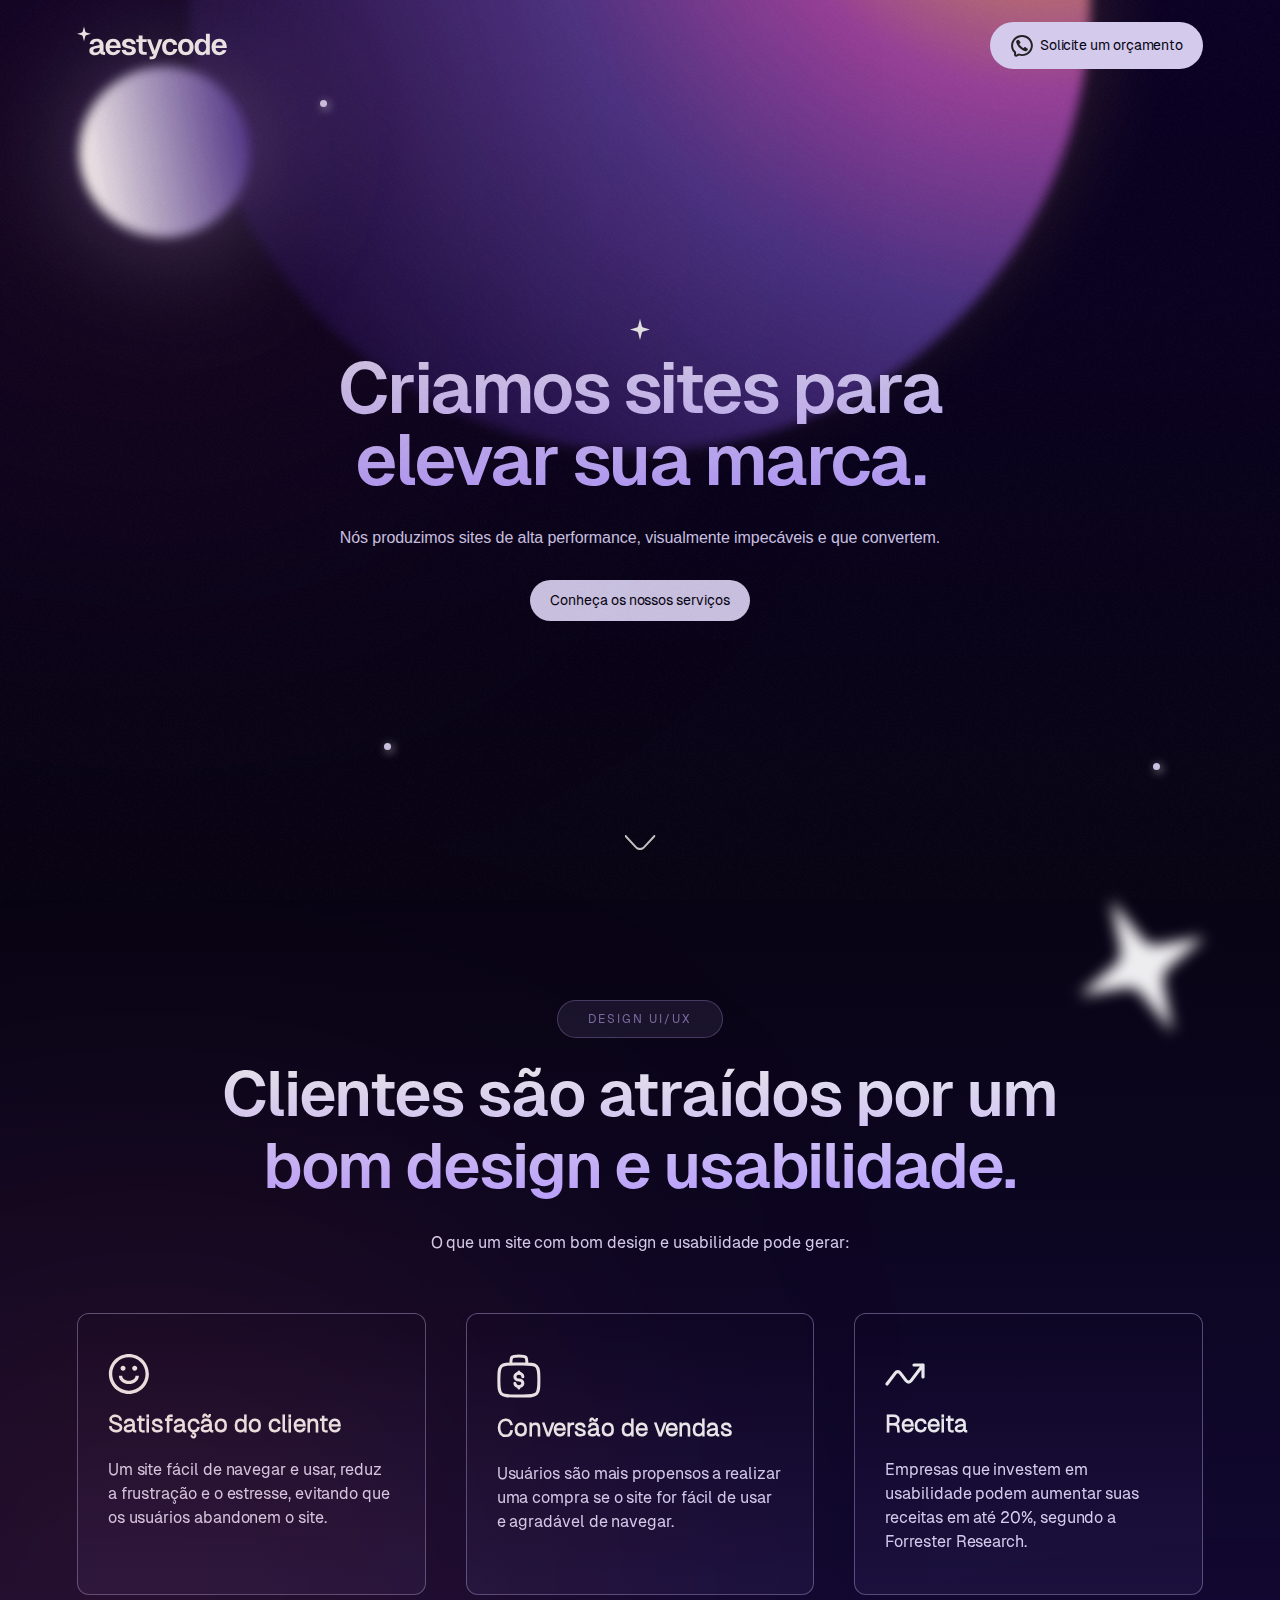
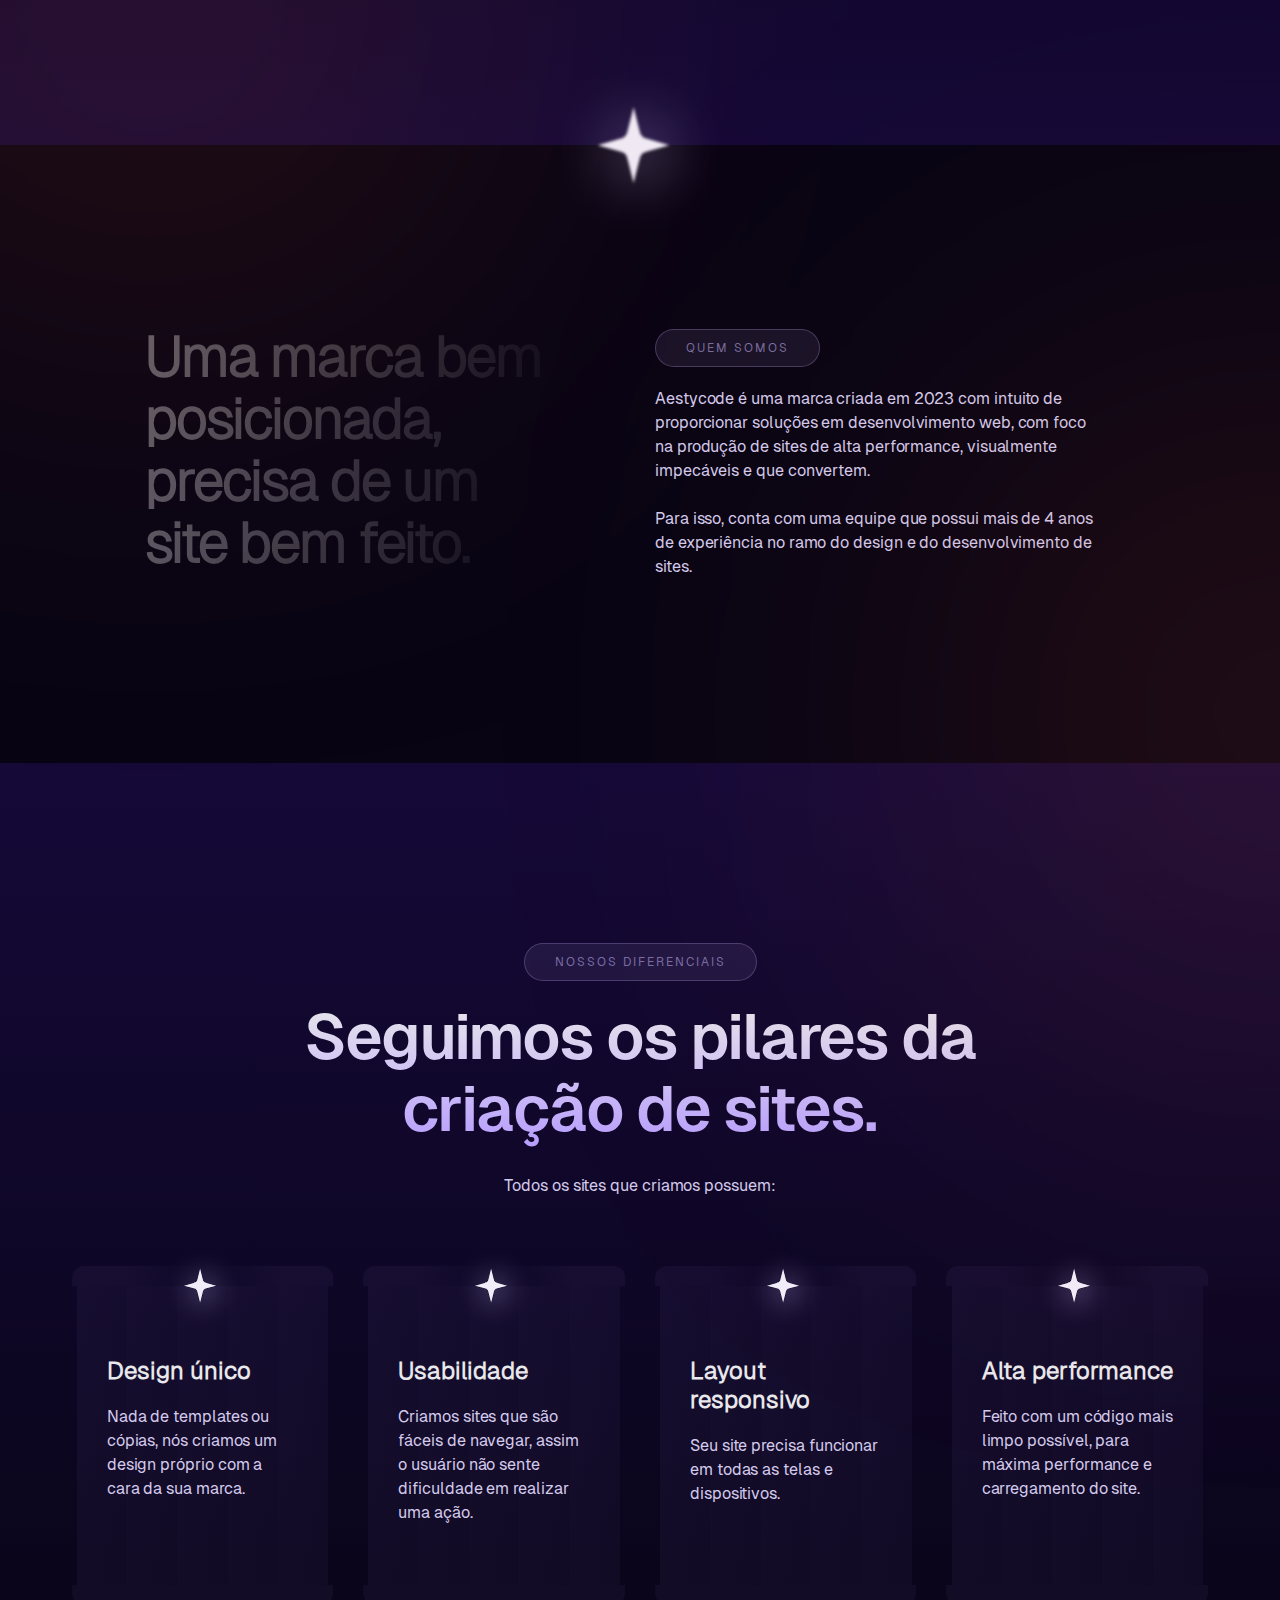
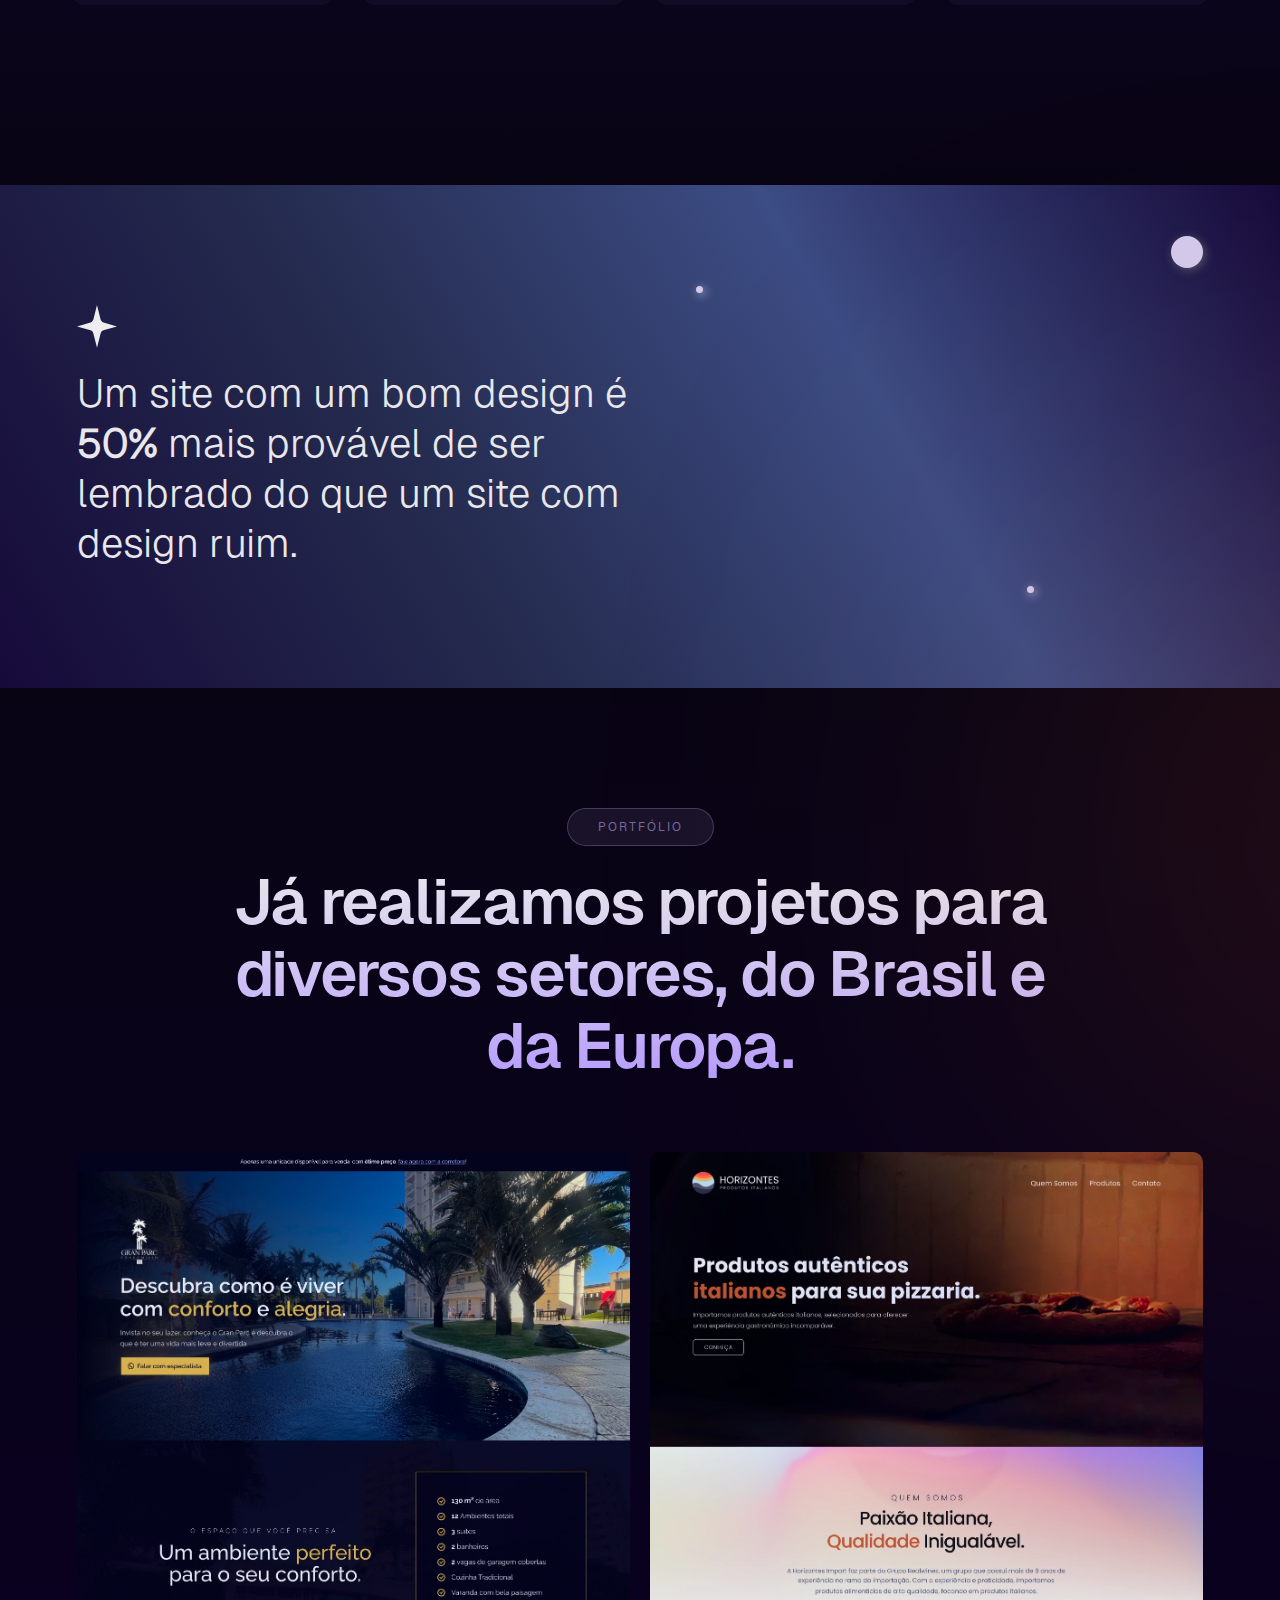
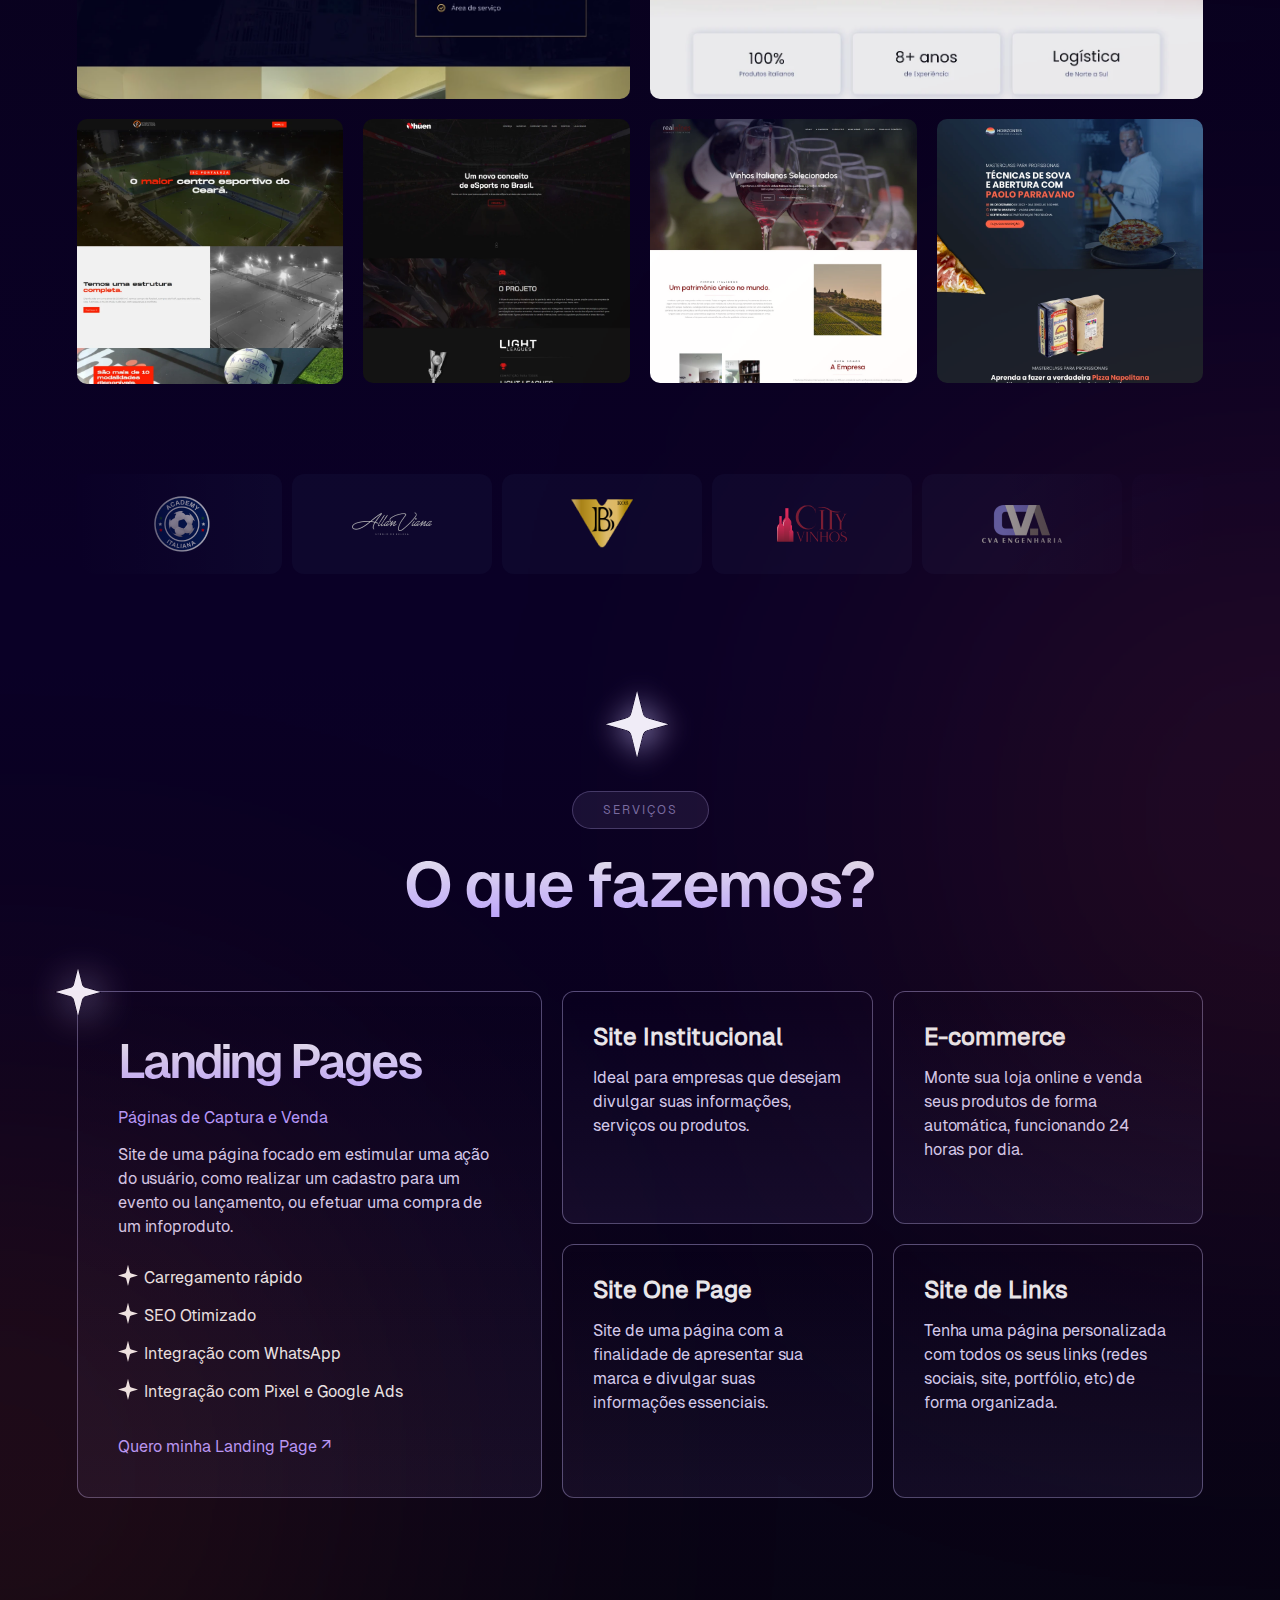
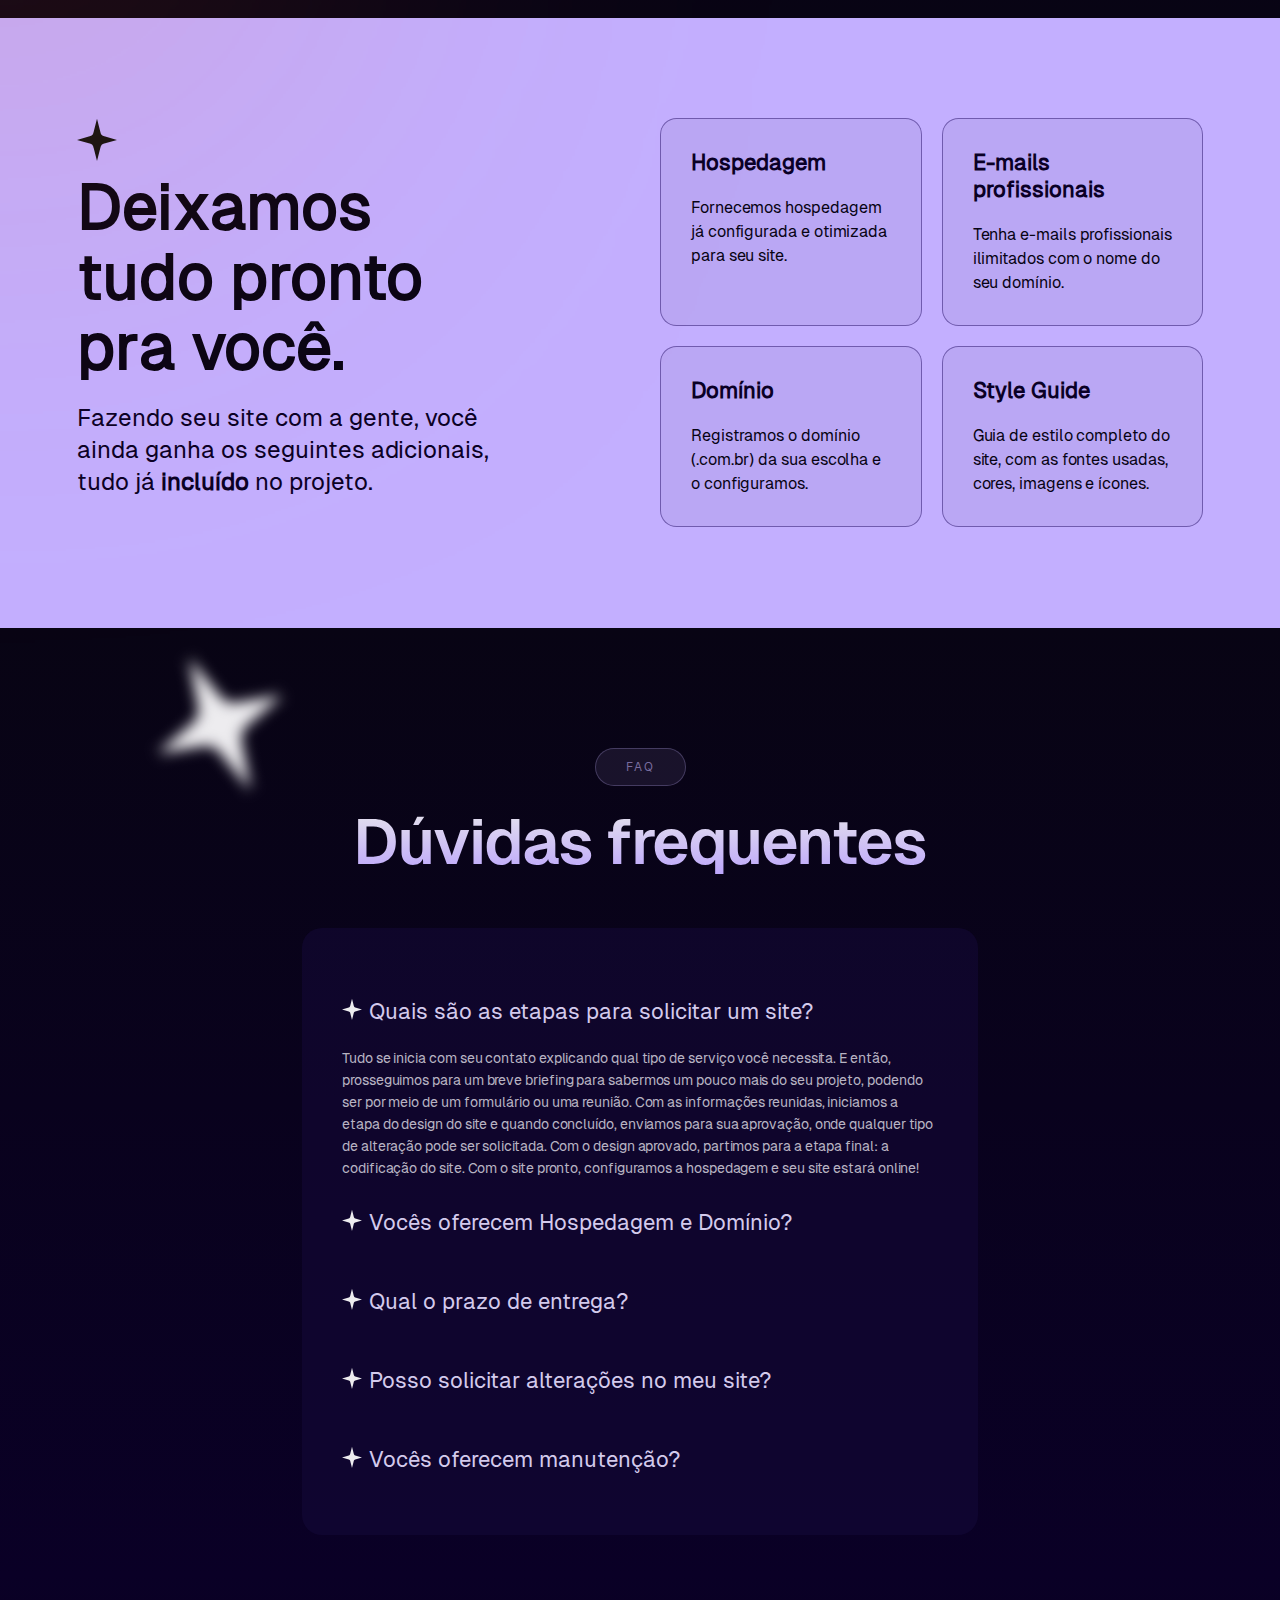
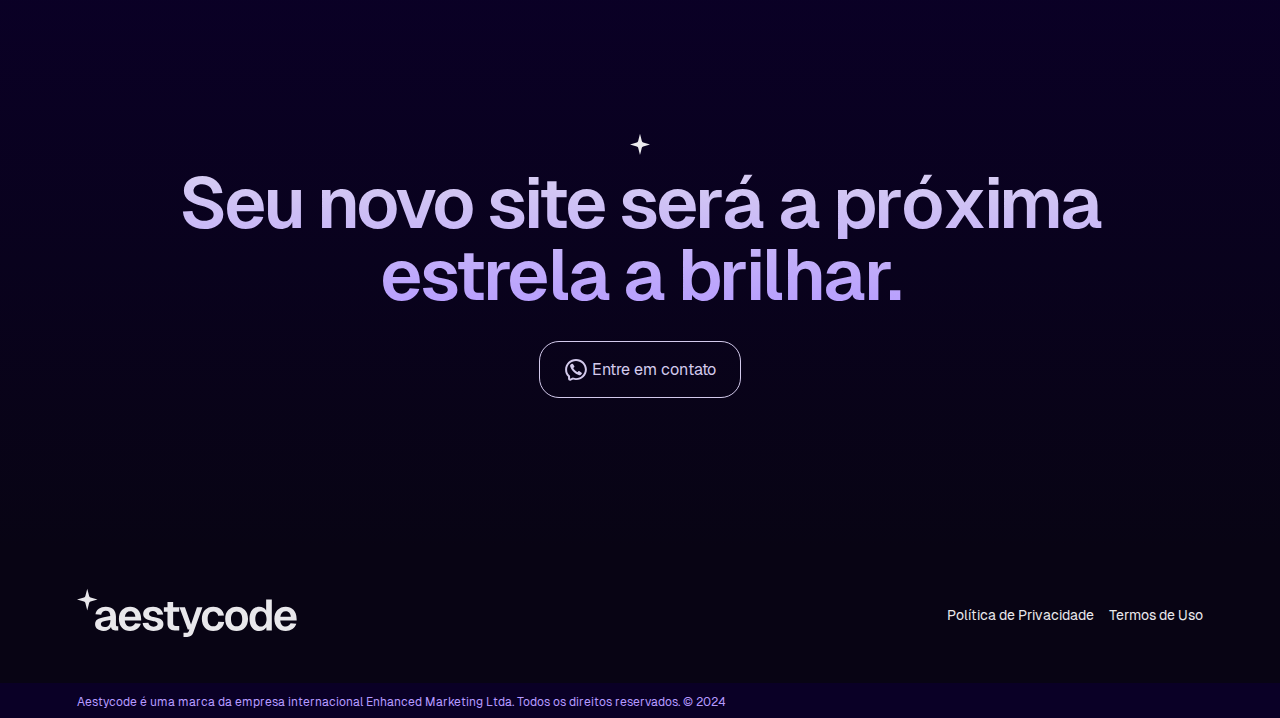
==== index.html @ fff1a86a "hero v3" ====
<!DOCTYPE html>
<html lang="pt-br">
<head>
    <!-- Google tag (gtag.js) -->
    <script async src="https://www.googletagmanager.com/gtag/js?id=G-75QSMCPX70"></script>
    <script>
        window.dataLayer = window.dataLayer || [];
        function gtag(){dataLayer.push(arguments);}
        gtag('js', new Date());

        gtag('config', 'G-75QSMCPX70');
    </script>
    <script type="text/javascript">
        (function(c,l,a,r,i,t,y){
            c[a]=c[a]||function(){(c[a].q=c[a].q||[]).push(arguments)};
            t=l.createElement(r);t.async=1;t.src="https://www.clarity.ms/tag/"+i;
            y=l.getElementsByTagName(r)[0];y.parentNode.insertBefore(t,y);
        })(window, document, "clarity", "script", "kqdhmr7zs4");
    </script>
    <meta charset="UTF-8">
    <link rel="canonical" href="https://aesty.com.br/" />
    <meta name="viewport" content="width=device-width, initial-scale=1.0">
    <meta name="description" content="Sites e Landing Pages com design único, boa usabilidade e alta performance.">
    <meta name="author" content="Aestycode">
    <meta property="og:locale" content="pt_BR" />
    <meta property="og:type" content="website" />
    <meta property="og:title" content="Aestycode - Sites e Landing Pages.">
    <meta property="og:description" content="Sites e Landing Pages com design único, boa usabilidade e alta performance.">
    <meta property="og:site_name" content="Aestycode" />
    <meta property="og:image" content="https://aesty.com.br/assets/images/og-image.jpg">
    <meta property="og:url" content="https://aesty.com.br">
    <title>Aestycode - Sites e Landing Pages com design único, boa usabilidade e alta performance.</title>

    <link rel="shortcut icon" href="favicon.svg" type="svg">

    <link rel="stylesheet" href="assets/css/style.css">
    
</head>
<body>
    <header>
        <nav class="container">
            <a href="index.html"><img width="150" height="50" src="assets/images/Logo_Aestycode_White.svg" alt="Logo"></a>
            <a href="https://api.whatsapp.com/send?phone=5585988613842&text=Olá,%20gostaria%20de%20solicitar%20um%20orçamento." rel="noopener noreferrer" target="_blank" class="cta-btn cta-btn__desktop"> <svg width="24" height="23" viewBox="0 0 31 30" fill="none" xmlns="http://www.w3.org/2000/svg">
                <path d="M7.76809 10.0077C7.91568 8.878 9.43275 7.34268 10.6367 7.51304L10.6348 7.51118C11.8065 7.72665 12.734 9.67826 13.257 10.5558C13.6276 11.1925 13.387 11.8376 13.0413 12.1098C12.575 12.4735 11.8459 12.9754 11.9988 13.4792C12.2708 14.375 15.5 17.5 17.0882 18.3884C17.6894 18.7246 18.1253 17.8377 18.4976 17.3834C18.768 17.0339 19.4352 16.825 20.0916 17.17C21.072 17.7225 21.9955 18.3646 22.8496 19.0875C23.2761 19.4325 23.3762 19.9424 23.0807 20.4812C22.5601 21.4304 21.0546 22.682 19.9617 22.4276C18.0529 21.9835 10.3333 19.0875 7.85376 10.6975C7.71431 10.3006 7.74942 10.1506 7.76809 10.0077Z" fill="#222222"/>
                <path fill-rule="evenodd" clip-rule="evenodd" d="M15.5003 28.75C13.9198 28.75 13.0454 28.5859 11.6253 28.125L8.90563 29.441C7.18796 30.2721 5.16699 29.0634 5.16699 27.2049V24.375C2.38545 21.865 1.29199 18.9709 1.29199 15C1.29199 7.40609 7.65328 1.25 15.5003 1.25C23.3473 1.25 29.7087 7.40609 29.7087 15C29.7087 22.5939 23.3473 28.75 15.5003 28.75ZM7.75033 23.2879L6.92876 22.5465C4.7677 20.5965 3.87533 18.4164 3.87533 15C3.87533 8.7868 9.08002 3.75 15.5003 3.75C21.9207 3.75 27.1253 8.7868 27.1253 15C27.1253 21.2132 21.9207 26.25 15.5003 26.25C14.2271 26.25 13.63 26.1388 12.4468 25.7547L11.4296 25.4246L7.75033 27.2049V23.2879Z" fill="#222222"/>
                </svg> Solicite um orçamento 
            </a>
        </nav>
    </header>

    <div class="hero">
        <div draggable="false" class="big-planet"></div>
        <div class="container">
            <div class="hero__content">
                <div class="hero__content-left">
                    <h1 class="title-1">
                        Criamos sites para
                        <br>
                        elevar sua marca.</h1>
                    <p>Nós produzimos sites de alta performance, visualmente impecáveis e que convertem.</p>
                    <a href="#servicos" class="cta-btn">Conheça os nossos serviços</a>
                </div>
            </div>
        </div>
        <span draggable="false" class="star" style="top: 100px;left: 320px; animation: 7s pulse 1s infinite ease;"></span>
        <span draggable="false" class="star" style="bottom: 130px;right: 120px; animation: 7s pulse 3s infinite ease;"></span>
        <span draggable="false" class="star" style="bottom: 150px;left: 30%; animation: 3s pulse 1s infinite ease;" ></span>
        <span draggable="false" class="starfall" style="animation: 4s falling-down 3s infinite cubic-bezier(1,0,.95,.64);"></span>    
        <!-- <span draggable="false" class="planet" style="top: 150px;left: 42%;"></span>   -->
        <span class="blur" style="top: 0; left: 0; background-color: #ff5f2067;" ></span> 
        <img class="arrow-down" draggable="false" src="assets/images/arrow-down.svg" alt="Seta para baixo">
    </div>

    <article class="beneficios">
        <div class="container">
            <div class="beneficios__upper">
                <span class="before-title">Design UI/UX</span>
                <h2 class="title-2">Clientes são atraídos por um bom design e usabilidade.</h2>
                <p>O que um site com bom design e usabilidade pode gerar:</p>
            </div>
            <div class="beneficios__bottom">
                <div class="beneficios__bottom-card">
                    <img src="assets/images/smile.svg" alt="Satisfação">
                    <h3>Satisfação do cliente</h3>
                    <p>Um site fácil de navegar e usar, reduz a frustração e o estresse, evitando que os usuários abandonem o site.</p>
                </div>
                <div class="beneficios__bottom-card">
                    <img src="assets/images/money.svg" alt="Vendas">
                    <h3>Conversão de vendas</h3>
                    <p>Usuários são mais propensos a realizar uma compra se o site for fácil de usar e agradável de navegar.</p>
                </div>
                <div class="beneficios__bottom-card">
                    <img src="assets/images/up.svg" alt="Receita">
                    <h3>Receita</h3>
                    <p>Empresas que investem em usabilidade podem aumentar suas receitas em até 20%, segundo a Forrester Research.</p>
                </div>
            </div>
        </div>
        <div class="blur" style="left: 0; bottom: 0;"></div>
        <div class="floating-star" style="right: 100px; top: 0;"></div>
    </article>

    <div class="quemsomos">
        <img src="/assets/images/Icon_Aesty_White_Shiny.svg" width="200px" alt="Ícone Aesty">
        <div class="container">
            <div class="quemsomos__left">
                <h2 class="title-2">Uma marca bem posicionada, precisa de um site bem feito.</h2>
            </div>
            <div class="quemsomos__right">
                <span class="before-title">Quem somos</span>
                <p>Aestycode é uma marca criada em 2023 com intuito 
                    de proporcionar soluções em desenvolvimento web, com foco 
                    na produção de sites de alta performance, visualmente impecáveis 
                    e que convertem.
                    <br><br>
                    Para isso, conta com uma equipe que possui mais de 
                    4 anos de experiência no ramo do design e do 
                    desenvolvimento de sites.
                </p>
            </div>

        </div>
        <div class="blur" style="bottom: -100px;right: -150px;"></div>
    </div>

    <article class="diferenciais">
        <div class="container">
            <div class="diferenciais__upper">
                <span class="before-title">Nossos Diferenciais</span>
                <h2 class="title-2">Seguimos os pilares da criação de sites.</h2>
                <p>Todos os sites que criamos possuem:</p>
            </div>
            <div class="diferenciais__bottom">
                <div class="diferenciais__bottom-card">
                    <img src="assets/images/Icon_Aesty_White_Shiny.svg" width="90" alt="Ícone Aesty Branco"> 
                    <h3>Design único</h3>
                    <p>Nada de templates ou cópias, nós criamos um design próprio com a cara da sua marca.</p>
                </div>
                <div class="diferenciais__bottom-card">
                    <img src="assets/images/Icon_Aesty_White_Shiny.svg" width="90" alt="Ícone Aesty Branco"> 
                    <h3>Usabilidade</h3>
                    <p>Criamos sites que são fáceis de navegar, assim o usuário não sente dificuldade em realizar uma ação.</p>
                </div>
                <div class="diferenciais__bottom-card">
                    <img src="assets/images/Icon_Aesty_White_Shiny.svg" width="90" alt="Ícone Aesty Branco"> 
                    <h3>Layout responsivo</h3>
                    <p>Seu site precisa funcionar em todas as telas e dispositivos.</p>
                </div>
                <div class="diferenciais__bottom-card">
                    <img src="assets/images/Icon_Aesty_White_Shiny.svg" width="90" alt="Ícone Aesty Branco"> 
                    <h3>Alta performance</h3>
                    <p>Feito com um código mais limpo possível, para máxima performance e carregamento do site.</p>
                </div>
            </div>
        </div>
    </article>

    <div class="wrapper">
        <div class="container">
            <div class="wrapper__text">
                <img src="assets/images/Icon_Aesty_White.svg" width="40" alt="Ícone Aesty">
                <span>Um site com um bom design é <b>50%</b> mais provável de ser lembrado do que um site com design ruim.</span>
            </div>
            <div class="wrapper__star">
                <span draggable="false" class="planet"></span>    
                <span draggable="false" class="star" style="top: 150px;right: 30%; animation: 3s pulse 1s infinite ease;" ></span>
                <span draggable="false" class="star" style="top: -150px;left: 10%; animation: 3s pulse 1s infinite ease;" ></span>
                <img src="assets/images/Icon_Aesty_White.svg" width="60" alt="Ícone Aesty">
            </div>
        </div>
    </div>

    <section class="portfolio">
        <div class="container">
            <div class="portfolio__upper">
                <span class="before-title">Portfólio</span>
                <h2 class="title-2">Já realizamos projetos para diversos setores, do Brasil e da Europa.</h2>
            </div>
            <div class="portfolio__bottom">
                <img draggable="false" style="user-select: none;" src="assets/images/portfolio/granparc.webp" alt="Portfolio 1">
                <img draggable="false" style="user-select: none;" src="assets/images/portfolio/hori.webp" alt="Portfolio 2">
                <img draggable="false" style="user-select: none;" src="assets/images/portfolio/isc.webp" alt="Portfolio 3">
                <img draggable="false" style="user-select: none;" src="assets/images/portfolio/nhuen.webp" alt="Portfolio 4">
                <img draggable="false" style="user-select: none;" src="assets/images/portfolio/real.webp" alt="Portfolio 5">
                <img draggable="false" style="user-select: none;" src="assets/images/portfolio/master-pols.webp" alt="Portfolio 6">
            </div>
            <div class="portfolio__list">
                <div class="portfolio__list-itens">
                    <div class="portfolio__list-item">
                        <img draggable="false" style="user-select: none;" src="assets/images/logo_icons/icon_ai.png" alt="">
                    </div>
                    <div class="portfolio__list-item">
                        <img draggable="false" style="user-select: none;" src="assets/images/logo_icons/icon_allan.png" alt="">
                    </div>
                    <div class="portfolio__list-item">
                        <img draggable="false" style="user-select: none;" src="assets/images/logo_icons/icon_bv.png" alt="">
                    </div>
                    <div class="portfolio__list-item">
                        <img draggable="false" style="user-select: none;" src="assets/images/logo_icons/icon_city.png" alt="">
                    </div>
                    <div class="portfolio__list-item">
                        <img draggable="false" style="user-select: none;" src="assets/images/logo_icons/icon_cva.png" alt="">
                    </div>
                    <div class="portfolio__list-item">
                        <img draggable="false" style="user-select: none;" src="assets/images/logo_icons/icon_em.png" alt="">
                    </div>
                    <div class="portfolio__list-item">
                        <img draggable="false" style="user-select: none;" src="assets/images/logo_icons/icon_nhuen.png" alt="">
                    </div>
                    <div class="portfolio__list-item">
                        <img draggable="false" style="user-select: none;" src="assets/images/logo_icons/icon_rw.png" alt="">
                    </div>
                    <div class="portfolio__list-item">
                        <img draggable="false" style="user-select: none;" src="assets/images/logo_icons/icon_ai.png" alt="">
                    </div>
                    <div class="portfolio__list-item">
                        <img draggable="false" style="user-select: none;" src="assets/images/logo_icons/icon_allan.png" alt="">
                    </div>
                    <div class="portfolio__list-item">
                        <img draggable="false" style="user-select: none;" src="assets/images/logo_icons/icon_bv.png" alt="">
                    </div>
                    <div class="portfolio__list-item">
                        <img draggable="false" style="user-select: none;" src="assets/images/logo_icons/icon_city.png" alt="">
                    </div>
                    <div class="portfolio__list-item">
                        <img draggable="false" style="user-select: none;" src="assets/images/logo_icons/icon_cva.png" alt="">
                    </div>
                    <div class="portfolio__list-item">
                        <img draggable="false" style="user-select: none;" src="assets/images/logo_icons/icon_em.png" alt="">
                    </div>
                    <div class="portfolio__list-item">
                        <img draggable="false" style="user-select: none;" src="assets/images/logo_icons/icon_nhuen.png" alt="">
                    </div>
                    <div class="portfolio__list-item">
                        <img draggable="false" style="user-select: none;" src="assets/images/logo_icons/icon_rw.png" alt="">
                    </div>
                </div>
            </div>
        </div>
        <div class="blur" style="right: -250px; top: 0;"></div>
    </section>

    <article class="servicos" id="servicos">
        <div class="container">
            <div class="servicos__content">
                <div class="servicos__upper">
                    <svg style="margin: 0 auto; display: block;" xmlns="http://www.w3.org/2000/svg" width="124" height="127" viewBox="0 0 124 127" fill="none">
                        <g filter="url(#filter0_d_327_466)">
                          <path d="M59.0758 27L54.0961 46.6156C53.4885 49.0093 53.1845 50.2061 52.585 51.1846C52.0544 52.0503 51.3583 52.7884 50.5418 53.3513C49.6195 53.9873 48.4911 54.3096 46.2341 54.954L27.7394 60.2355L46.2341 65.517C48.4911 66.1614 49.6195 66.4838 50.5418 67.1197C51.3583 67.6825 52.0544 68.4207 52.585 69.2867C53.1845 70.2649 53.4885 71.4617 54.0961 73.8554L59.0758 93.471L64.0555 73.8554C64.663 71.4617 64.967 70.2649 65.5666 69.2867C66.0973 68.4207 66.7933 67.6825 67.6095 67.1197C68.5321 66.4838 69.6605 66.1614 71.9174 65.517L90.4121 60.2355L71.9174 54.954C69.6605 54.3096 68.5321 53.9873 67.6095 53.3513C66.7933 52.7884 66.0973 52.0503 65.5666 51.1846C64.967 50.2061 64.663 49.0093 64.0555 46.6156L59.0758 27Z" fill="#F0EDF9"/>
                        </g>
                        <defs>
                          <filter id="filter0_d_327_466" x="0.858316" y="0.118097" width="122.443" height="126.242" filterUnits="userSpaceOnUse" color-interpolation-filters="sRGB">
                            <feFlood flood-opacity="0" result="BackgroundImageFix"/>
                            <feColorMatrix in="SourceAlpha" type="matrix" values="0 0 0 0 0 0 0 0 0 0 0 0 0 0 0 0 0 0 127 0" result="hardAlpha"/>
                            <feOffset dx="3.00357" dy="3.00357"/>
                            <feGaussianBlur stdDeviation="14.9427"/>
                            <feComposite in2="hardAlpha" operator="out"/>
                            <feColorMatrix type="matrix" values="0 0 0 0 0.615686 0 0 0 0 0.564706 0 0 0 0 0.784314 0 0 0 1 0"/>
                            <feBlend mode="normal" in2="BackgroundImageFix" result="effect1_dropShadow_327_466"/>
                            <feBlend mode="normal" in="SourceGraphic" in2="effect1_dropShadow_327_466" result="shape"/>
                          </filter>
                        </defs>
                      </svg>
                    <span class="before-title">Serviços</span>
                    <h2 class="title-2">O que fazemos?</h2>
                </div>
                <div class="servicos__grid">
                    <div class="servicos__card">
                        <div class="servicos__card-text">
                            <h3>Landing Pages</h3>
                            <span>Páginas de Captura e Venda</span>
                            <p>Site de uma página focado em estimular uma ação do usuário, como realizar um cadastro para um evento ou lançamento, ou efetuar uma compra de um infoproduto.</p>
                            <ul>
                                <li>Carregamento rápido</li>
                                <li>SEO Otimizado</li>
                                <li>Integração com WhatsApp</li>
                                <li>Integração com Pixel e Google Ads</li>
                            </ul>
                            <a href="https://api.whatsapp.com/send?phone=5585988613842&text=Olá,%20gostaria%20de%20solicitar%20um%20orçamento.">Quero minha Landing Page ↗</a>
                        </div>
                    </div>
                    <div class="servicos__card">
                        <div class="servicos__card-text">
                            <h3>Site Institucional</h3>
                            <p>Ideal para empresas que desejam divulgar suas informações, serviços ou produtos.</p>
                        </div>
                    </div>
                    <div class="servicos__card">
                        <div class="servicos__card-text">
                            <h3>Site One Page</h3>
                            <p>Site de uma página com a finalidade de apresentar sua marca e divulgar suas informações essenciais.</p>
                        </div>
                    </div>
                    <div class="servicos__card">
                        <div class="servicos__card-text">
                            <h3>Site de Links</h3>
                            <p>Tenha uma página personalizada com todos os seus links (redes sociais, site, portfólio, etc) de forma organizada.</p>
                        </div>
                    </div>
                    <div class="servicos__card">
                        <div class="servicos__card-text">
                            <h3>E-commerce</h3>
                            <p>Monte sua loja online e venda seus produtos de forma automática, funcionando 24 horas por dia.</p>
                        </div>
                    </div>
                </div>
            </div>
        </div> 
        <div class="blur" style="top:0;right: -150px;"></div>
        <div class="blur" style="left: -150px; bottom: 0;"></div>
    </article>

    <section class="adicionais">
        <div class="container">
            <div class="adicionais__text">
                <svg width="40" height="44" viewBox="0 0 138 147" fill="none" xmlns="http://www.w3.org/2000/svg">
                    <path d="M68.9998 0L58.0349 43.1918C56.6971 48.4624 56.0278 51.0977 54.7076 53.2522C53.5392 55.1585 52.0067 56.7837 50.2088 58.0232C48.1779 59.4234 45.6932 60.1333 40.7237 61.5522L2.95639e-05 73.1815L40.7237 84.8109C45.6932 86.2298 48.1779 86.9397 50.2088 88.3399C52.0067 89.5791 53.5392 91.2045 54.7076 93.1113C56.0278 95.2653 56.6971 97.9006 58.0349 103.171L68.9998 146.363L79.9646 103.171C81.3024 97.9006 81.9717 95.2653 83.2919 93.1113C84.4606 91.2045 85.9929 89.5791 87.7903 88.3399C89.8217 86.9397 92.3064 86.2298 97.2758 84.8109L138 73.1815L97.2758 61.5522C92.3064 60.1333 89.8217 59.4234 87.7903 58.0232C85.9929 56.7837 84.4606 55.1585 83.2919 53.2522C81.9717 51.0977 81.3024 48.4624 79.9646 43.1918L68.9998 0Z" fill="#111111"/>
                    </svg>
                <h2>Deixamos tudo pronto pra você.</h2>
                <span>Fazendo seu site com a gente, você ainda ganha os seguintes adicionais, tudo já <strong>incluído</strong> no projeto.</span>
            </div>
            <div class="adicionais__cards">
                <div class="adicionais__cards-card">
                    <h3>Hospedagem</h3>
                    <p>Fornecemos hospedagem já configurada e otimizada para seu site.</p>
                </div>
                <div class="adicionais__cards-card">
                    <h3>E-mails profissionais</h3>
                    <p>Tenha e-mails profissionais ilimitados com o nome do seu domínio.</p>
                </div>
                <div class="adicionais__cards-card">
                    <h3>Domínio</h3>
                    <p>Registramos o domínio (.com.br) da sua escolha e o configuramos.</p>
                </div>
                <div class="adicionais__cards-card">
                    <h3>Style Guide</h3>
                    <p>Guia de estilo completo do site, com as fontes usadas, cores, imagens e ícones.</p>
                </div>
            </ul>
        </div>

    </section>

    <section class="faq">
        <div class="container">
            <span class="before-title">Faq</span>
            <h2 class="title-2">Dúvidas frequentes</h2>
            <dl class="faq-lista">
                <dt class="active">Quais são as etapas para solicitar um site?</dt>
                <dd class="active">Tudo se inicia com seu contato explicando qual tipo de serviço você necessita. E então, prosseguimos para um breve briefing para sabermos um pouco mais do seu projeto, podendo ser por meio de um formulário ou uma reunião. Com as informações reunidas, iniciamos a etapa do design do site e quando concluído, enviamos para sua aprovação, onde qualquer tipo de alteração pode ser solicitada. Com o design aprovado, partimos para a etapa final: a codificação do site. Com o site pronto, configuramos a hospedagem e seu site estará online!</dd>
                <dt>Vocês oferecem Hospedagem e Domínio?</dt>
                <dd>Sim! Tanto a hospedagem quanto o domínio (.com.br), ambos por 1 ano, já estão incluídos no preço final do projeto. Depois desse período, é cobrado um valor de 180 R$ por ano, para ter a continuidade dos serviços.
                   <br><br> Para explicar: a Hospedagem é o serviço que serve para manter o seu site no ar. Já o domínio é o endereço do site.
                </dd>
                <dt>Qual o prazo de entrega?</dt>
                <dd>De 7 a 15 dias, dependendo da extensão do projeto.</dd>
                <dt>Posso solicitar alterações no meu site?</dt>
                <dd>Claro! Após reunirmos as informações que você nos passou, começa a etapa de design do site. Feito o design, enviamos o mesmo e esperamos a sua aprovação para prosseguir para o código, essa é a etapa onde você poderá solicitar qualquer alteração. Após o site finalizado e online, oferecemos a possibilidade de alterações mas que não alterem a estrutura previamente aprovada, ou seja, podemos fazer a alteração de cores, textos, imagens e ícones, sem mudar a estrutura do site.</dd>
                <dt>Vocês oferecem manutenção?</dt>
                <dd>Sim, dependendo do tipo de manutenção. Entre em contato para solicitar um orçamento.</dd>
            </dl>
        </div>       
        <div class="floating-star" style="left: 120px; top: 30px;animation-duration: 2s;"></div>

    </section>

    <div class="cta-wrapper">
        <div class="container">
            <div class="cta-wrapper__content">
                <span class="title-1">Seu novo site será a próxima estrela a brilhar.</span>
                <a href="https://api.whatsapp.com/send?phone=5585988613842&text=Olá,%20gostaria%20de%20solicitar%20um%20orçamento." rel="noopener noreferrer" target="_blank"><svg width="24" height="23" viewBox="0 0 31 30" fill="none" xmlns="http://www.w3.org/2000/svg">
                    <path d="M7.76809 10.0077C7.91568 8.878 9.43275 7.34268 10.6367 7.51304L10.6348 7.51118C11.8065 7.72665 12.734 9.67826 13.257 10.5558C13.6276 11.1925 13.387 11.8376 13.0413 12.1098C12.575 12.4735 11.8459 12.9754 11.9988 13.4792C12.2708 14.375 15.5 17.5 17.0882 18.3884C17.6894 18.7246 18.1253 17.8377 18.4976 17.3834C18.768 17.0339 19.4352 16.825 20.0916 17.17C21.072 17.7225 21.9955 18.3646 22.8496 19.0875C23.2761 19.4325 23.3762 19.9424 23.0807 20.4812C22.5601 21.4304 21.0546 22.682 19.9617 22.4276C18.0529 21.9835 10.3333 19.0875 7.85376 10.6975C7.71431 10.3006 7.74942 10.1506 7.76809 10.0077Z" fill="#D3CAEC"/>
                    <path fill-rule="evenodd" clip-rule="evenodd" d="M15.5003 28.75C13.9198 28.75 13.0454 28.5859 11.6253 28.125L8.90563 29.441C7.18796 30.2721 5.16699 29.0634 5.16699 27.2049V24.375C2.38545 21.865 1.29199 18.9709 1.29199 15C1.29199 7.40609 7.65328 1.25 15.5003 1.25C23.3473 1.25 29.7087 7.40609 29.7087 15C29.7087 22.5939 23.3473 28.75 15.5003 28.75ZM7.75033 23.2879L6.92876 22.5465C4.7677 20.5965 3.87533 18.4164 3.87533 15C3.87533 8.7868 9.08002 3.75 15.5003 3.75C21.9207 3.75 27.1253 8.7868 27.1253 15C27.1253 21.2132 21.9207 26.25 15.5003 26.25C14.2271 26.25 13.63 26.1388 12.4468 25.7547L11.4296 25.4246L7.75033 27.2049V23.2879Z" fill="#D3CAEC"/>
                    </svg> Entre em contato
                </a>  
            </div>
        </div>
        <span class="starfall" style="animation: 4s falling-down 3s infinite cubic-bezier(1,0,.95,.64);"></span>  
    </div>

    <a class="cta-btn__mobile" href="https://api.whatsapp.com/send?phone=5585988613842&text=Olá,%20gostaria%20de%20solicitar%20um%20orçamento." rel="noopener noreferrer" target="_blank"> <svg width="24" height="23" viewBox="0 0 31 30" fill="none" xmlns="http://www.w3.org/2000/svg">
        <path d="M7.76809 10.0077C7.91568 8.878 9.43275 7.34268 10.6367 7.51304L10.6348 7.51118C11.8065 7.72665 12.734 9.67826 13.257 10.5558C13.6276 11.1925 13.387 11.8376 13.0413 12.1098C12.575 12.4735 11.8459 12.9754 11.9988 13.4792C12.2708 14.375 15.5 17.5 17.0882 18.3884C17.6894 18.7246 18.1253 17.8377 18.4976 17.3834C18.768 17.0339 19.4352 16.825 20.0916 17.17C21.072 17.7225 21.9955 18.3646 22.8496 19.0875C23.2761 19.4325 23.3762 19.9424 23.0807 20.4812C22.5601 21.4304 21.0546 22.682 19.9617 22.4276C18.0529 21.9835 10.3333 19.0875 7.85376 10.6975C7.71431 10.3006 7.74942 10.1506 7.76809 10.0077Z" fill="#222222"/>
        <path fill-rule="evenodd" clip-rule="evenodd" d="M15.5003 28.75C13.9198 28.75 13.0454 28.5859 11.6253 28.125L8.90563 29.441C7.18796 30.2721 5.16699 29.0634 5.16699 27.2049V24.375C2.38545 21.865 1.29199 18.9709 1.29199 15C1.29199 7.40609 7.65328 1.25 15.5003 1.25C23.3473 1.25 29.7087 7.40609 29.7087 15C29.7087 22.5939 23.3473 28.75 15.5003 28.75ZM7.75033 23.2879L6.92876 22.5465C4.7677 20.5965 3.87533 18.4164 3.87533 15C3.87533 8.7868 9.08002 3.75 15.5003 3.75C21.9207 3.75 27.1253 8.7868 27.1253 15C27.1253 21.2132 21.9207 26.25 15.5003 26.25C14.2271 26.25 13.63 26.1388 12.4468 25.7547L11.4296 25.4246L7.75033 27.2049V23.2879Z" fill="#222222"/>
        </svg> 
    </a>

    <footer>
        <div class="container">
            <div class="footer-menu">
                <a href="#" class="logo"><img width="220" height="50" src="assets/images/Logo_Aestycode_White.svg" alt="Logo"></a>
                <div class="footer-menu__politicas">
                    <a href="politica-de-privacidade.html" class="privacidade">Política de Privacidade</a>
                    <a href="termos-de-uso.html" class="termos">Termos de Uso</a>
                </div>
            </div>
        </div>
    </footer>

    <div class="copy">
        <div class="container">
            <span>Aestycode é uma marca da empresa internacional Enhanced Marketing Ltda. Todos os direitos reservados. &copy; 2024</span>
        </div>
    </div>

    <div class="noise"></div>

    <script src="/assets/js/script.js"></script>
</body>
</html>
---- assets/css/style.css ----
@font-face{font-family:"Geist";src:url("/assets/fonts/Geist-Regular.woff2") format("woff2");font-style:normal}@font-face{font-family:"Geist-Bold";src:url("/assets/fonts/Geist-Bold.woff2") format("woff2");font-style:normal}@font-face{font-family:"Geist-Semi-Bold";src:url("/assets/fonts/Geist-SemiBold.woff2") format("woff2");font-style:normal}@font-face{font-family:"Geist-Light";src:url("/assets/fonts/Geist-Light.woff2") format("woff2");font-style:normal}::-moz-selection{background-color:#0a0026;color:#b499ff;-webkit-text-fill-color:#b499ff}::selection{background-color:#0a0026;color:#b499ff;-webkit-text-fill-color:#b499ff}*,*::after,*::before{margin:0;padding:0;box-sizing:border-box;scroll-behavior:smooth}html{overflow-x:hidden}body{background-color:#0a0026;font-family:"Geist",sans-serif;overflow-x:hidden}img{max-width:100%}a{text-decoration:none}.container{max-width:1280px;margin:0 auto;padding:0 6%}.arrow-down{bottom:50px}.cta-btn{display:flex;justify-content:center;align-items:center;gap:6px;background-color:#d3caec;border-radius:49px;padding:12px 20px;color:#d3caec;font-family:"Geist",Arial,Helvetica,sans-serif;letter-spacing:-0.075px;font-size:.875rem;color:#080414;z-index:4;transition:all 1s ease}.cta-btn:hover{background-color:#b499ff;box-shadow:1px 1px 10px 4px rgba(169,147,237,.51)}.cta-btn__desktop,.cta-btn__mobile{animation:pulseBorder 2s infinite alternate}.cta-btn__mobile{display:none;justify-content:center;align-items:center;position:fixed;bottom:20px;right:20px;background-color:#d3caec;border-radius:50%;width:55px;height:55px;z-index:4;box-shadow:1px 1px 10px 2px rgba(169,147,237,.51)}.cta-btn-services{display:flex;align-items:center;gap:6px;color:#d3caec;font-family:"Geist",Arial,Helvetica,sans-serif;letter-spacing:-0.075px;font-size:14px;color:#e8e7eb}.icon-gradiente{z-index:0}.starfall{opacity:0;content:"";display:block;width:6px;height:6px;background-color:#d3caec;border-radius:10px;box-shadow:2px 2px 10px rgba(255,255,255,.7);position:absolute}.starfall::after{content:"";display:block;width:50px;height:1px;background:linear-gradient(to right, #D3CAEC 0%, rgba(211, 202, 236, 0) 100%);border-radius:10px;box-shadow:2px 2px 10px rgba(255,255,255,.6);opacity:.5;transform:rotate3d(0, 0, 1, 353deg)}.title-2{color:#e8e7eb;font-family:"Geist-Semi-Bold",Arial,Helvetica,sans-serif;letter-spacing:-0.181rem;background:linear-gradient(180deg, #e8e7eb, #B499FF);background-clip:text;-webkit-background-clip:text;-webkit-text-fill-color:rgba(0,0,0,0);padding-bottom:10px;font-size:4rem;letter-spacing:-2px;line-height:72px;width:75%;margin:0 auto}.title-1{color:#e8e7eb;font-family:"Geist-Semi-Bold",Arial,Helvetica,sans-serif;letter-spacing:-0.181rem;background:linear-gradient(180deg, #e8e7eb, #B499FF);background-clip:text;-webkit-background-clip:text;-webkit-text-fill-color:rgba(0,0,0,0);padding-bottom:10px;font-size:4.5rem;line-height:72px;letter-spacing:-7%}.before-title{background-color:rgba(152,138,197,.1176470588);border:1px solid rgba(152,138,197,.3490196078);color:rgba(152,138,197,.7529411765);padding:12px 30px;border-radius:58px;font-size:.75rem;line-height:.75rem;text-transform:uppercase;letter-spacing:2px;margin-bottom:20px;display:inline-block;text-align:center}.lgpd{padding:80px 0;color:#d1d1d1}.lgpd h2{color:#d1d1d1;margin-bottom:20px}.lgpd h3{margin:25px 0px 5px 0}.lgpd a{border:1px solid #d1d1d1;border-radius:10px;text-transform:uppercase;padding:10px 26px;display:inline-block;color:#d1d1d1;font-weight:300;font-size:.875rem;letter-spacing:2px;margin-top:30px;transition:opacity .5s ease}.lgpd a:hover{opacity:.5}.blur{position:absolute;width:300px;height:300px;border-radius:9999px;background-color:rgba(255,95,32,.7254901961);filter:blur(300px);-webkit-filter:blur(300px);z-index:101}.noise{top:0;left:0;position:fixed;background:url("/assets/images/noise.gif");opacity:.06;display:block;height:100vh;width:100vw;z-index:10;pointer-events:none}.floating-star{content:url("/assets/images/Icon_Aesty_White.svg");position:absolute;display:block;transform:rotate(-25deg);transform-origin:top;filter:blur(7px);-webkit-filter:blur(7px);animation:floating 4s alternate infinite}@keyframes arrow-floating{0%{opacity:0}50%{opacity:.75}100%{opacity:0;bottom:20px}}@keyframes floating{100%{top:60px}}@keyframes floating-planet{100%{margin-top:15px}}@keyframes pulse{0%,100%{opacity:1}50%{opacity:0}}@keyframes pulseBorder{0%{box-shadow:none}100%{box-shadow:1px 1px 14px 1px #a993ed}}@keyframes movement{0%{right:0;transform:rotate(0);transform-origin:top;opacity:0;visibility:visible}50%{opacity:1}100%{right:100%;transform:rotate(360deg);opacity:0}}@keyframes falling{0%{top:0}50%{opacity:.4}100%{top:100%;opacity:0}}@keyframes falling-down{0%{right:12%;top:20%;opacity:0}25%{opacity:1}50%{opacity:.4}100%{right:100%;top:70%;opacity:0}}@keyframes shining{0%{opacity:.3}100%{opacity:.7}}@keyframes rotate{100%{transform:rotateY(180deg)}}@keyframes rotateX{100%{transform:rotate(360deg)}}@keyframes fade-down{0%{transform:translateY(-15%)}100%{transform:translateY(0%)}}@keyframes slide{0%{transform:translate(0, 0)}100%{transform:translate(-1600px, 0)}}header{position:fixed;background:rgba(0,0,0,0);display:block;z-index:100;width:100%;height:90px;transition:background-color .5s ease}header nav{height:100%;width:100%;display:flex;justify-content:space-between;align-items:center}header.scrolled{backdrop-filter:blur(2px);-webkit-backdrop-filter:blur(2px);background-color:rgba(8,2,26,.4392156863)}.hero{background:linear-gradient(180deg, #0A0026 0%, #080414 100%);width:100%;position:relative}.hero .planet{content:"";display:block;width:32px;height:32px;background-color:#d3caec;border-radius:50%;box-shadow:2px 2px 10px rgba(110,110,110,.7);position:absolute}.hero .star{position:absolute;content:"";display:block;width:7px;height:7px;background-color:#d3caec;border-radius:10px;box-shadow:2px 2px 10px rgba(255,255,255,.7)}.hero__content{display:flex;justify-content:center;align-items:center;width:70%;margin:0 auto;height:100vh}.hero__content-left{flex:1.4;display:flex;justify-content:center;flex-direction:column;align-content:center;text-align:center}.hero__content-left h1{z-index:4;position:relative;display:flex;flex-direction:column-reverse}.hero__content-left h1::after{content:url("/assets/images/Icon_Mini.svg");animation:shining infinite 1s alternate}.hero__content-left p{margin-top:20px;margin-bottom:30px;color:#d3caec;font-family:"Geist Light",Arial,Helvetica,sans-serif;letter-spacing:-0.075px;font-size:1rem;line-height:1.5rem;z-index:4;width:100%}.hero__content-left a{align-self:center}.hero__content-right{flex:1}.hero .arrow-down{animation:arrow-floating 2s infinite ease;position:absolute;bottom:50px;left:50%;transform:translateX(-50%);-webkit-user-select:none;-moz-user-select:none;user-select:none}.hero .logo-floating{position:absolute;left:80px;bottom:120px}.hero .big-planet{display:block;margin:0 auto;width:901px;height:901px;flex-shrink:0;border-radius:50%;background:radial-gradient(105.26% 105.26% at 87.42% 84.25%, #DD9D35 0%, #C67A6E 18%, #9D429E 32%, #4E3388 55%, #120539 98%);box-shadow:35px 25px 61.8px -7px rgba(213,144,76,.14);position:absolute;top:-50%;left:50%;transform:translateX(-50%) rotate(290deg);filter:blur(5.5px);-webkit-filter:blur(5.5px);animation:floating-planet 3s alternate infinite ease-in-out}.hero .big-planet::before{content:"";display:block;width:31px;height:31px;flex-shrink:0;background:linear-gradient(325deg, #402300 22.32%, #E8AA5C 90.43%);fill:linear-gradient(325deg, #402300 22.32%, #E8AA5C 90.43%);filter:drop-shadow(0px 8px 61.8px #CE865C) blur(1.2999999523px);border-radius:50%;position:absolute;z-index:-1;bottom:0;right:10px}.hero .big-planet::after{content:"";display:block;width:171px;height:171px;flex-shrink:0;background:linear-gradient(150deg, #FFF 13.8%, #4F3993 85.96%);filter:drop-shadow(0px 4px 61.8px rgba(157, 144, 200, 0.51));border-radius:50%;position:absolute;top:-30px;left:60px;z-index:-1}.beneficios{background:linear-gradient(to bottom, #080414, rgba(22, 10, 58, 0.8784313725));background-position:top;background-repeat:no-repeat;background-size:cover;display:flex;justify-content:center;align-items:center;flex-direction:column;position:relative}.beneficios__upper{margin-top:100px;margin-bottom:60px;text-align:center}.beneficios__upper h2{margin-bottom:20px}.beneficios__upper p{color:#d3caec;font-family:"Geist",Arial,Helvetica,sans-serif;letter-spacing:-0.075px}.beneficios__bottom{display:grid;grid-template-columns:repeat(3, 1fr);justify-content:center;gap:40px;margin-bottom:150px}.beneficios__bottom-card{padding:40px 30px;border:1px #d3caec solid;border-radius:10px;border-radius:12px;border:1.502px solid var(--stroke, rgba(157, 144, 200, 0.49));background:linear-gradient(to top, rgba(175, 148, 255, 0.07), transparent)}.beneficios__bottom-card h3{font-family:"Geist-Light",Arial,Helvetica,sans-serif;margin-top:10px;margin-bottom:20px;color:#e8e7eb;font-size:1.5rem}.beneficios__bottom-card p{color:#d3caec;font-family:"Geist",Arial,Helvetica,sans-serif;letter-spacing:-0.075px;font-weight:lighter;font-size:1rem;line-height:1.5rem}.quemsomos{padding-block:180px;background-color:#080414;position:relative}.quemsomos img{position:absolute;top:-95px;left:50%;transform:translateX(-50%);filter:blur(1.5px);-webkit-filter:blur(1.5px)}.quemsomos .container{display:flex;justify-content:space-around;align-items:center;gap:30px}.quemsomos__left,.quemsomos__right{flex:1}.quemsomos h2{background:linear-gradient(100deg, #e8e7eb, #080414);background-clip:text;-webkit-background-clip:text;-webkit-text-fill-color:rgba(0,0,0,0);font-size:3.5rem;line-height:62px;opacity:.4;font-family:"Geist-Light"}.quemsomos p{color:#d3caec;font-family:"Geist",Arial,Helvetica,sans-serif;letter-spacing:-0.075px;color:#d3caec;line-height:1.5rem;width:80%}.wrapper{background:#160a3a;background:linear-gradient(240deg, rgb(22, 10, 58), #3c4c84, #242a4d, rgb(22, 10, 58));padding-block:120px}.wrapper .container{display:flex;align-items:center;gap:40}.wrapper__text{flex:1;display:flex;justify-content:flex-start;align-items:flex-start;flex-direction:column;height:100%}.wrapper__text span{margin-top:20px;display:block;text-align:left;font-size:2.5rem;color:#e8e7eb;font-family:"Geist-Light"}.wrapper__star{flex:1;position:relative}.wrapper__star .planet{content:"";display:block;width:32px;height:32px;background-color:#d3caec;border-radius:50%;box-shadow:2px 2px 10px rgba(110,110,110,.7);position:absolute;right:0;top:-200px}.wrapper__star .star{position:absolute;content:"";display:block;width:7px;height:7px;background-color:#d3caec;border-radius:10px;box-shadow:2px 2px 10px rgba(255,255,255,.7)}.wrapper__star img{position:absolute;right:0;top:0;transform:translateY(-50%);animation:movement 10s alternate-reverse 1.5s infinite;visibility:hidden}.diferenciais{background:linear-gradient(to top, #080414, rgba(22, 10, 58, 0.91));background-size:cover;background-position:center;padding-block:180px;display:flex;justify-content:center;align-items:center;flex-direction:column}.diferenciais__upper{text-align:center;margin-bottom:90px}.diferenciais__upper h2{margin-bottom:20px}.diferenciais__upper p{color:#d3caec;font-family:"Geist",Arial,Helvetica,sans-serif;letter-spacing:-0.075px}.diferenciais__bottom{display:grid;margin-top:60px;grid-template-columns:repeat(4, 1fr);gap:40px}.diferenciais__bottom-card{padding:60px 30px;border:1.502px 1.502px 0 0 solid var(--stroke, rgba(157, 144, 200, 0.49));background:repeating-linear-gradient(to right, rgba(175, 148, 255, 0.05), rgba(175, 148, 255, 0.04) 20%);position:relative;margin-bottom:20px}.diferenciais__bottom-card::before{display:block;content:"";width:104%;height:20px;background:linear-gradient(to right, rgba(175, 148, 255, 0.05) 20%, transparent 50%, rgba(175, 148, 255, 0.05) 80%);position:absolute;top:-20px;left:50%;border-radius:12px 12px 0 0;transform:translateX(-50%)}.diferenciais__bottom-card::after{display:block;content:"";width:104%;height:20px;background:rgba(175,148,255,.05);position:absolute;bottom:-20px;left:50%;border-radius:0 0 12px 12px;transform:translateX(-50%)}.diferenciais__bottom-card h3{font-family:"Geist-Light",Arial,Helvetica,sans-serif;margin-top:10px;margin-bottom:20px;color:#e8e7eb;font-size:1.5rem}.diferenciais__bottom-card img{position:absolute;transform:translateX(-50%);left:50%;top:-43px}.diferenciais__bottom-card p{color:#d3caec;font-family:"Geist",Arial,Helvetica,sans-serif;letter-spacing:-0.075px;font-weight:lighter;font-size:1rem;line-height:1.5rem}.portfolio{background:linear-gradient(360deg, #0A0026 0%, #080414 100%);padding-top:120px;position:relative}.portfolio__upper{text-align:center}.portfolio__upper h2{margin-bottom:60px}.portfolio__bottom{display:grid;grid-template-columns:repeat(4, 1fr);justify-content:center;gap:20px}.portfolio__bottom:hover img:not(:hover){opacity:.4;filter:blur(1px);-webkit-filter:blur(1px)}.portfolio__bottom img{transition:transform 1s ease,opacity 1s ease;border-radius:10px;-o-object-fit:cover;object-fit:cover;width:100%}.portfolio__bottom img:nth-child(1){grid-column:1/3}.portfolio__bottom img:nth-child(2){grid-column:3/5}.portfolio__bottom img:hover{transform:scale(1.05)}.portfolio__list{margin-block:90px;width:100%;display:flex;justify-content:flex-start;align-items:flex-start;overflow-x:scroll;position:relative}.portfolio__list:hover .portfolio__list-itens{animation-play-state:paused}.portfolio__list::-webkit-scrollbar{display:none}.portfolio__list::before,.portfolio__list::after{position:absolute;content:"";display:block;width:200px;height:100%;top:0;z-index:2}.portfolio__list::before{left:0;background:linear-gradient(to left, transparent, #0A0026)}.portfolio__list::after{right:0;background:linear-gradient(to right, transparent, #0A0026)}.portfolio__list-itens{width:100%;display:flex;justify-content:flex-start;align-items:flex-start;animation:slide 30s linear infinite}.portfolio__list-item{width:200px;background-color:rgba(44,55,95,.1333333333);min-width:200px;display:flex;align-items:center;justify-content:center;height:100px;border-radius:12px;margin:0 5px}.servicos{background:linear-gradient(to top, #080414, #0A0026);background-size:cover;background-position:top center;background-repeat:no-repeat;padding-top:0;padding-bottom:120px;position:relative;scroll-margin-top:90px}.servicos .container{display:flex;flex-direction:column;gap:50px}.servicos__upper{text-align:center}.servicos__upper svg{animation:shining alternate infinite 1s}.servicos__upper h2{margin-bottom:60px}.servicos__grid{display:grid;grid-template-columns:1.5fr 1fr 1fr;grid-template-rows:1fr 1fr;gap:20px}.servicos__grid .servicos__card{border-radius:12px;border:1.502px solid var(--stroke, rgba(157, 144, 200, 0.49));background:linear-gradient(to top, rgba(175, 148, 255, 0.07), transparent);display:flex;justify-content:space-between;flex-direction:column;height:100%;transition:all .7s ease-in-out}.servicos__grid .servicos__card:hover{background:rgba(175,148,255,.07)}.servicos__grid .servicos__card:nth-child(1),.servicos__grid .servicos__card:nth-child(2){grid-row:1/2}.servicos__grid .servicos__card:nth-child(3),.servicos__grid .servicos__card:nth-child(4){grid-row:2/4}.servicos__grid .servicos__card:first-child{position:relative;grid-row:1/4}.servicos__grid .servicos__card:first-child ul{display:flex;gap:10px;flex-direction:column;margin-bottom:30px}.servicos__grid .servicos__card:first-child li{list-style:none;color:#e8e7eb;display:flex;align-items:center;gap:6px}.servicos__grid .servicos__card:first-child li::before{content:url(/assets/images/Icon_Mini.svg)}.servicos__grid .servicos__card:first-child .servicos__card-text{padding:40px}.servicos__grid .servicos__card:first-child h3{color:#e8e7eb;font-family:"Geist-Semi-Bold",Arial,Helvetica,sans-serif;letter-spacing:-0.181rem;background:linear-gradient(180deg, #e8e7eb, #B499FF);background-clip:text;-webkit-background-clip:text;-webkit-text-fill-color:rgba(0,0,0,0);padding-bottom:10px;font-size:3rem;color:rgba(22,10,58,.3764705882)}.servicos__grid .servicos__card:first-child span{display:inline-block;margin-top:5px;color:#b499ff}.servicos__grid .servicos__card:first-child p{margin:15px 0 25px 0;color:#d3caec;font-family:"Geist",Arial,Helvetica,sans-serif;letter-spacing:-0.075px;font-weight:lighter;font-size:1rem;line-height:1.5rem;color:#d3caec}.servicos__grid .servicos__card:first-child::before{display:block;content:url("/assets/images/Icon_Aesty_White_Shiny.svg");position:absolute;top:-59px;left:-58px}.servicos__grid .servicos__card-text{padding:30px}.servicos__grid .servicos__card a{color:#b499ff}.servicos__grid .servicos__card h3{color:#e8e7eb;font-size:1.5rem}.servicos__grid .servicos__card p{margin-top:15px;color:#d3caec;font-family:"Geist",Arial,Helvetica,sans-serif;letter-spacing:-0.075px;font-weight:lighter;font-size:1rem;line-height:1.5rem;color:#d3caec}.adicionais{background-color:#c3afff;padding-block:100px}.adicionais .container{display:flex;gap:40px;align-items:center}.adicionais__text{flex:1;display:flex;flex-direction:column}.adicionais__text h2{color:#080414;font-size:4rem;margin-bottom:20px;margin-top:10px;width:80%;line-height:70px}.adicionais__text span{display:inline-block;font-size:1.5rem;line-height:2rem;width:80%;color:#0a0026;margin-bottom:30px}.adicionais__cards{flex:1;display:grid;grid-template-columns:repeat(2, 1fr);gap:20px}.adicionais__cards-card{padding:30px;border-radius:16.52px;border:1.502px solid var(--stroke, rgba(34, 13, 102, 0.49));background:rgba(18,18,19,.0470588235)}.adicionais__cards-card h3{margin-bottom:20px;color:#0a0026;font-size:1.375rem}.adicionais__cards-card p{color:#d3caec;font-family:"Geist",Arial,Helvetica,sans-serif;letter-spacing:-0.075px;font-weight:lighter;font-size:1rem;line-height:1.5rem;color:#080414}.faq{background:linear-gradient(to bottom, #080414, #0A0026),url("/assets/images/wp-stars.jpg");background-size:cover;padding-top:120px;padding-bottom:40px;position:relative}.faq .container{display:flex;flex-direction:column;align-items:center;justify-content:center}.faq h2{margin-bottom:40px;text-align:center}.faq-lista{display:flex;flex-direction:column;width:60%;background-color:rgba(22,10,58,.5137254902);padding:40px;border-radius:20px}.faq-lista dt{display:flex;gap:7px;margin-top:30px;margin-bottom:20px;color:#d3caec;font-size:1.375rem;cursor:pointer;transition:opacity .5s ease}.faq-lista dt:hover{opacity:.5}.faq-lista dt::before{content:url("/assets/images/Icon_Mini.svg")}.faq-lista dt.active::before{animation:rotate .4s forwards ease}.faq-lista dd{display:none;color:#d3caec;font-family:"Geist",Arial,Helvetica,sans-serif;letter-spacing:-0.075px;color:#b7b3c2;font-size:.875rem;line-height:22px}.faq-lista dd.active{display:block;animation:fade-down .4s forwards ease}.cta-wrapper{background:linear-gradient(to top, #080414, #0A0026);padding-top:120px;padding-bottom:150px;position:relative}.cta-wrapper__content{display:flex;flex-direction:column;align-items:center;justify-content:center}.cta-wrapper__content span{text-align:center;margin-bottom:20px;position:relative;display:flex;flex-direction:column-reverse}.cta-wrapper__content span::after{content:url("/assets/images/Icon_Mini.svg");animation:shining infinite 1s alternate}.cta-wrapper__content a{color:#d3caec;font-family:"Geist",Arial,Helvetica,sans-serif;letter-spacing:-0.075px;color:#d3caec;border:1px solid #d3caec;border-radius:20px;padding:16px 24px;display:flex;align-items:center;gap:4px;transition:box-shadow .5s ease}.cta-wrapper__content a:hover{box-shadow:1px 1px 10px 4px rgba(169,147,237,.51)}footer{background-color:#080414;padding-block:40px}footer .footer-menu{display:flex;justify-content:space-between;align-items:center}footer .footer-menu__politicas{display:flex;gap:15px}footer .footer-menu__politicas a{color:#e8e7eb;font-size:.875rem}.copy{padding-block:7px}.copy span{font-size:.75rem;color:#b499ff}@media(max-width: 960px){.container{padding:0 3%}.hero .big-planet{top:-30%}.hero__content-left br{display:none}.beneficios__bottom{gap:20px}.quemsomos h2{font-size:2.5rem;line-height:48px}.diferenciais__bottom{grid-template-columns:repeat(2, 1fr);gap:30px;row-gap:60px}.portfolio__bottom{grid-template-columns:repeat(2, 1fr);gap:30px}.portfolio__bottom img:nth-child(1),.portfolio__bottom img:nth-child(2){grid-column:1/3}.servicos .container{gap:20px}}@media(max-width: 767px){.title-1{font-size:3.25rem;line-height:54px;letter-spacing:-1.7px}.title-2{width:100%}.hero .big-planet{width:501px;height:501px;top:0%}.hero__content-left p{font-size:1rem;line-height:1.5rem;width:100%;margin-top:10px}.beneficios__bottom{grid-template-columns:repeat(2, 1fr)}.beneficios__bottom-card:last-child{grid-column:-3/-1}.quemsomos{padding-block:120px}.quemsomos .container{flex-direction:column;align-items:center;justify-content:center;text-align:center;gap:50px}.quemsomos p{width:100%}.wrapper{padding-block:90px}.wrapper__text{flex:2}.wrapper__text span{font-size:1.5rem}.wrapper__star .planet{top:30px}.wrapper__star img{display:none}.servicos .container{flex-direction:column;gap:30px}.servicos__grid{grid-template-columns:1fr 1fr;grid-template-rows:auto}.servicos__grid .servicos__card:first-child{grid-column:1/3}.servicos__grid .servicos__card:nth-child(1),.servicos__grid .servicos__card:nth-child(2){grid-row:auto}.servicos__grid .servicos__card:nth-child(3),.servicos__grid .servicos__card:nth-child(4){grid-row:auto}.adicionais{padding-block:60px}.adicionais .container{flex-direction:column;gap:20px}.adicionais__text span{width:100%}.adicionais__cards{gap:10px}.adicionais__cards-card{padding:20px}.faq{padding-top:90px}.faq-lista{width:100%}}@media(max-width: 576px){.floating-star{width:60px;filter:blur(3px);-webkit-filter:blur(3px)}.title-2{font-size:2.5rem;line-height:3rem}header{height:75px}header nav{justify-content:center}header nav .cta-btn__desktop{display:none}.hero .planet,.hero .star{display:none}.hero__content{flex-direction:column;width:100%}.hero__content-left{justify-content:center;align-items:center;text-align:center}.hero__content-left a{align-self:center}.cta-btn__mobile{display:flex}.icon-gradiente{display:none}.arrow-down{bottom:80px}.beneficios__bottom{grid-template-columns:1fr}.beneficios__bottom-card:last-child{grid-column:auto}.wrapper__text{display:flex;justify-content:center;align-items:center}.wrapper__text span{text-align:center;font-size:1.5rem}.wrapper__star{display:none}.diferenciais{padding-block:120px}.diferenciais__bottom{grid-template-columns:1fr;text-align:center}.diferenciais__bottom-card{margin:0 20px}.diferenciais__bottom-card:last-child{margin-bottom:20px}.portfolio__bottom{grid-template-columns:1fr;gap:20px}.portfolio__bottom img:nth-child(1),.portfolio__bottom img:nth-child(2){grid-column:auto}.servicos{padding-top:0}.servicos__grid{grid-template-columns:1fr}.servicos__grid .servicos__card:first-child{grid-column:auto}.servicos__grid .servicos__card:first-child h3{font-size:2.5rem}.servicos__grid .servicos__card:first-child::before{left:50%;transform:translateX(-50%)}.adicionais__text h2{font-size:2.5rem;line-height:48px}.adicionais__text span{font-size:1.25rem;margin-bottom:15px}footer{padding-block:20px}footer .footer-menu{flex-direction:column;gap:40px}}@media(max-width: 400px){.adicionais h2{width:100%}.adicionais__cards{grid-template-columns:1fr}.title-1{font-size:2.5rem;line-height:44px}.title-2{font-size:2.5rem;line-height:44px}}/*# sourceMappingURL=style.css.map */
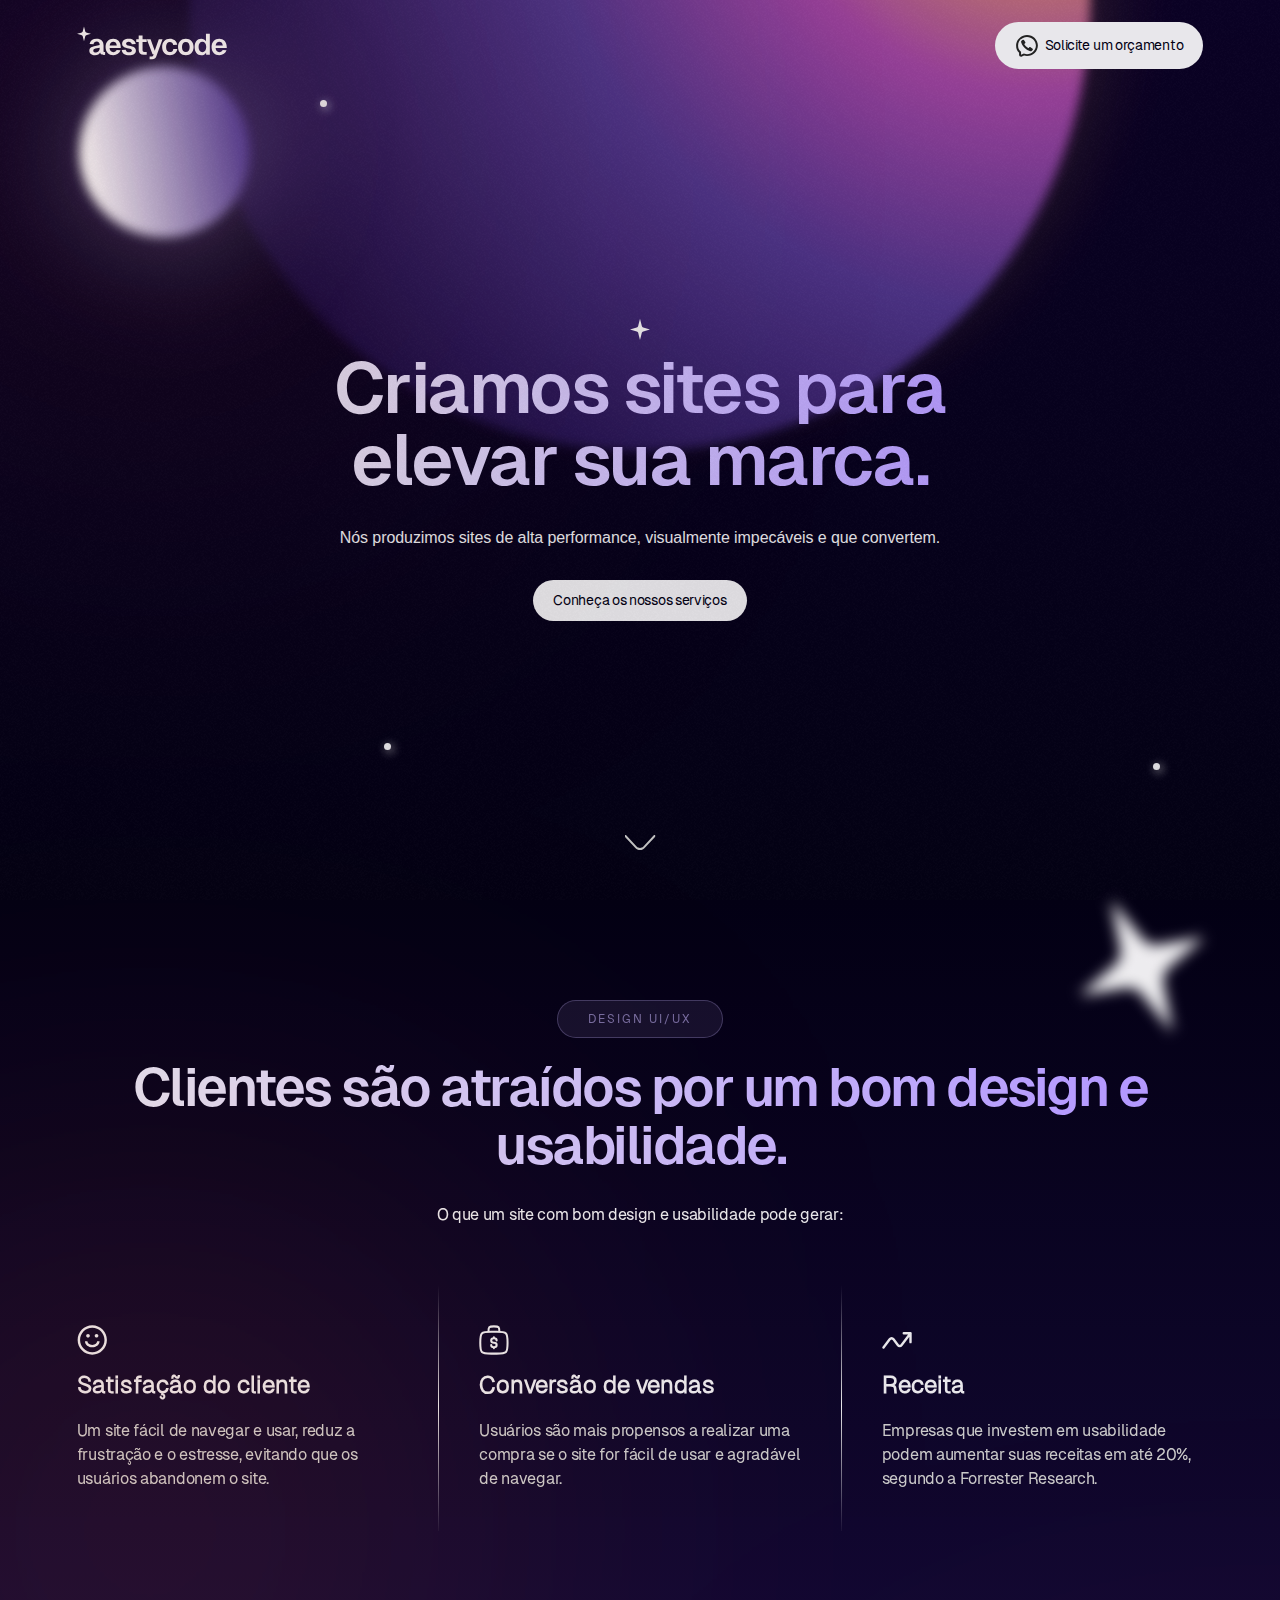
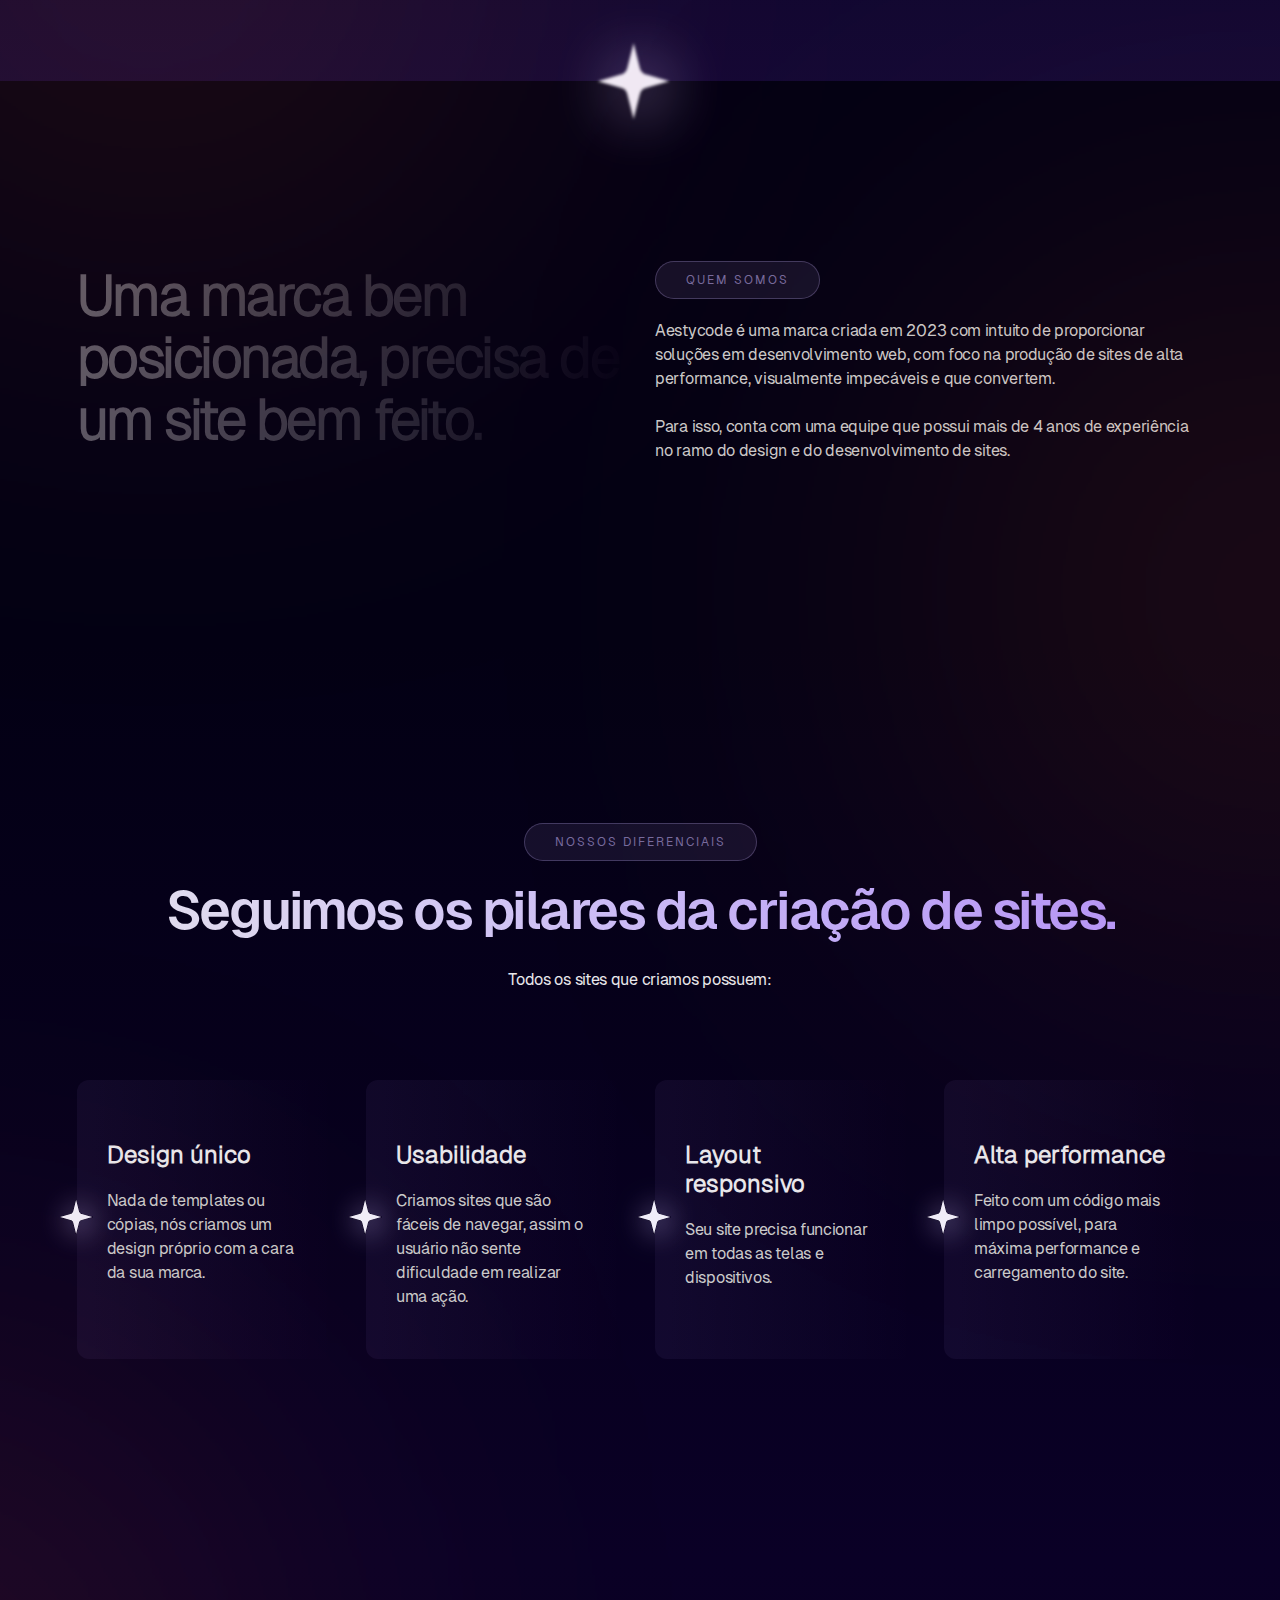
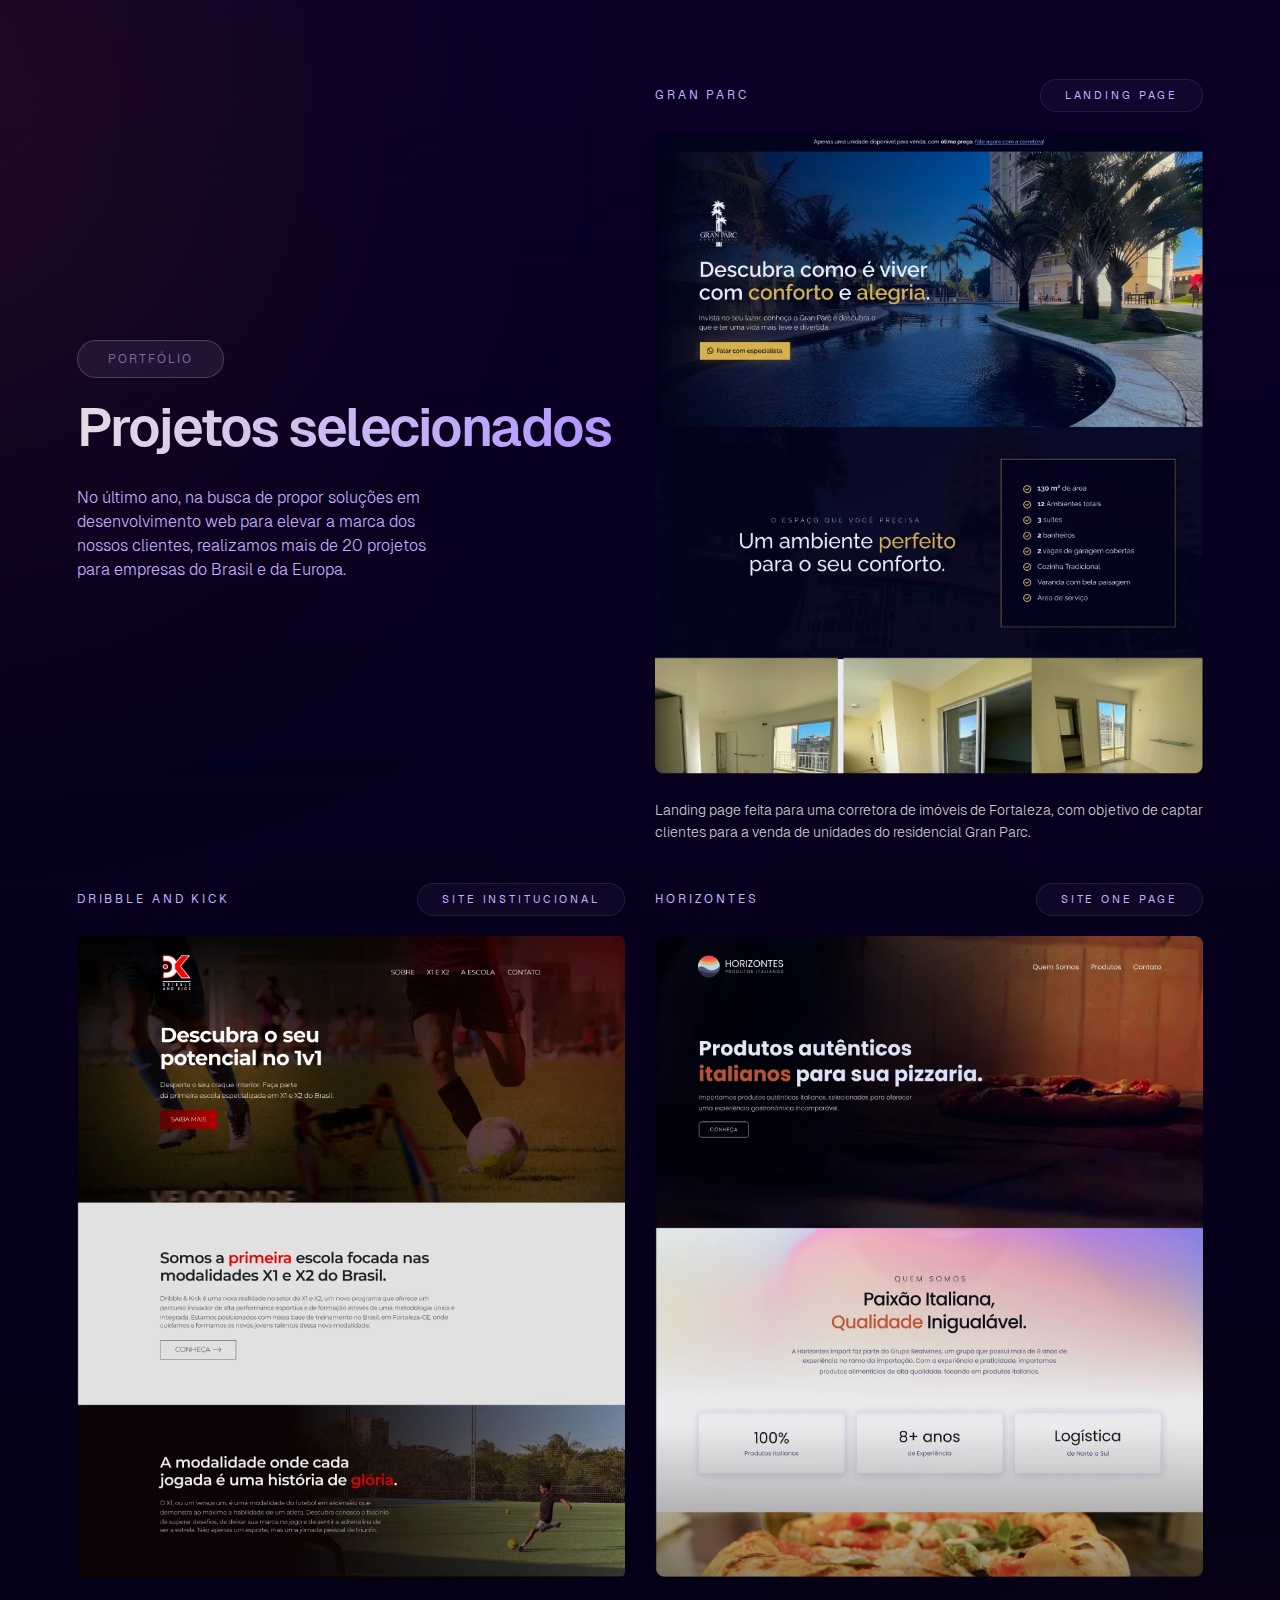
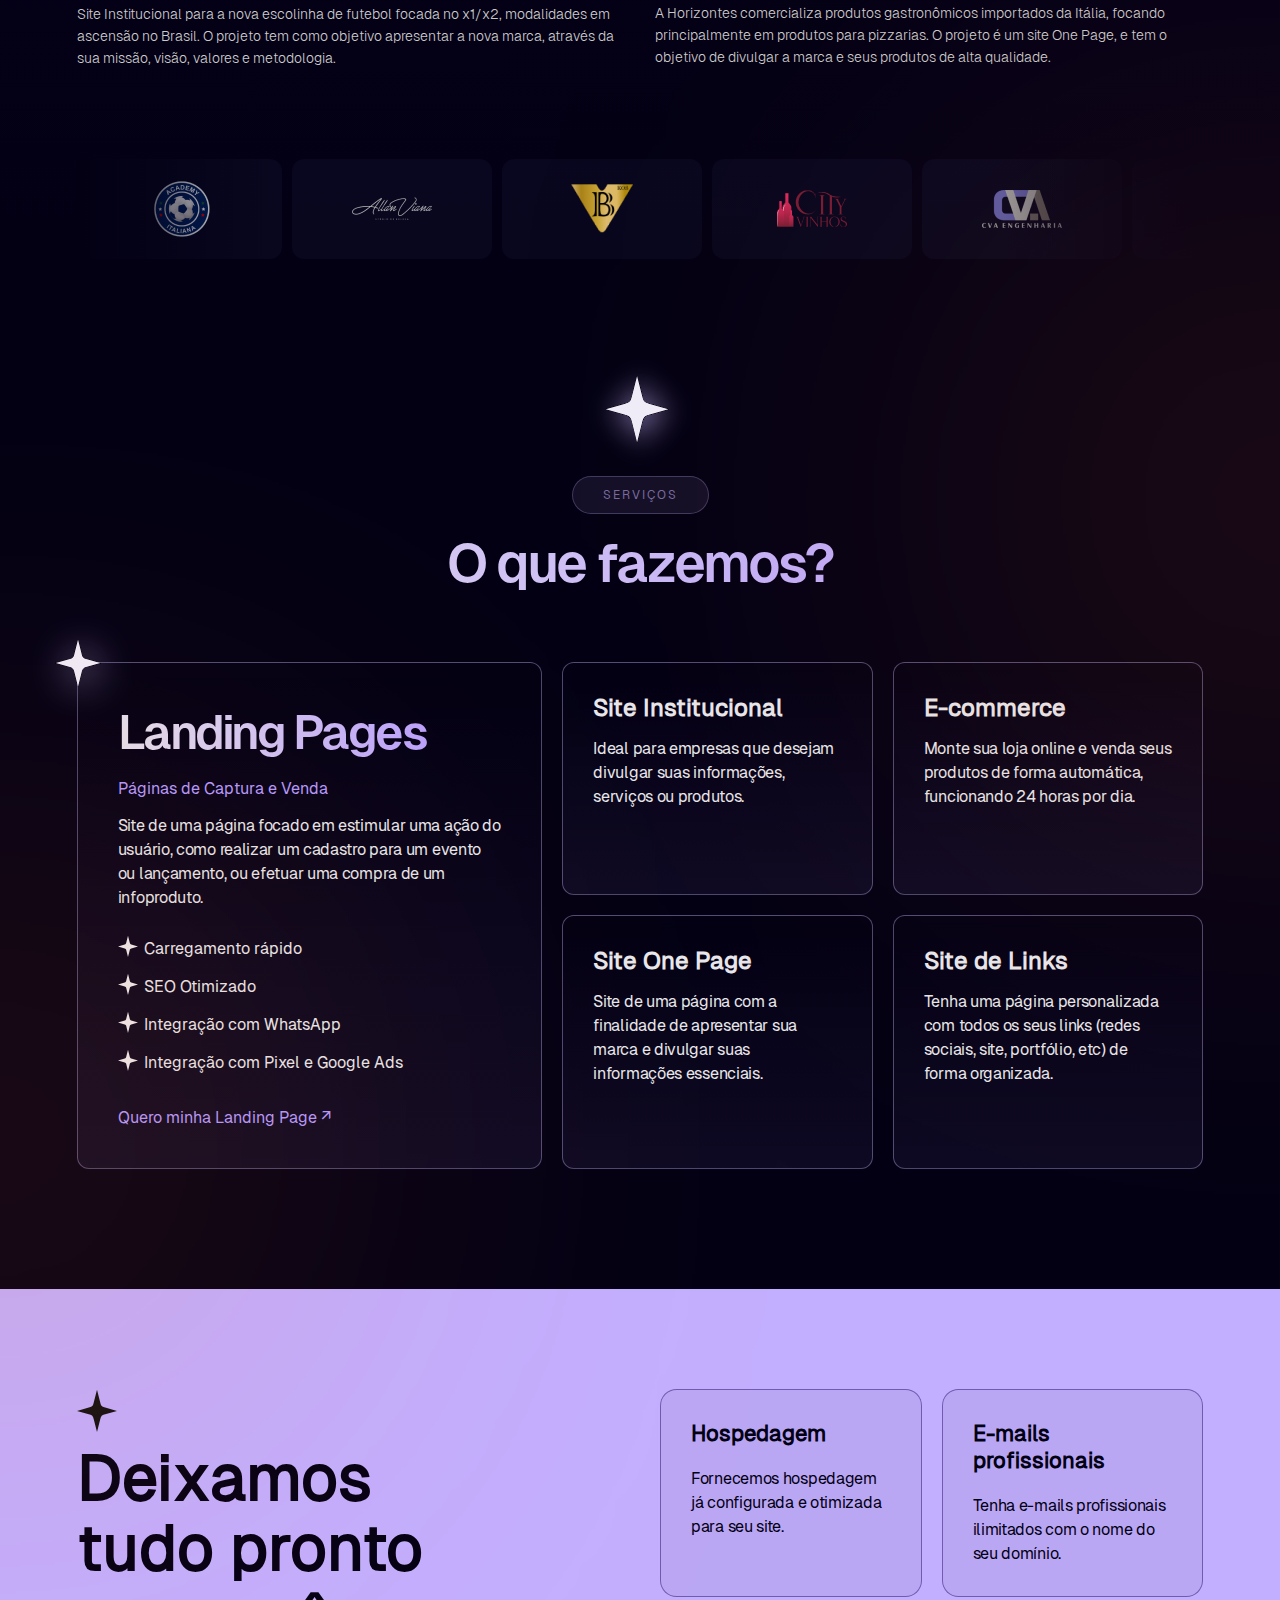
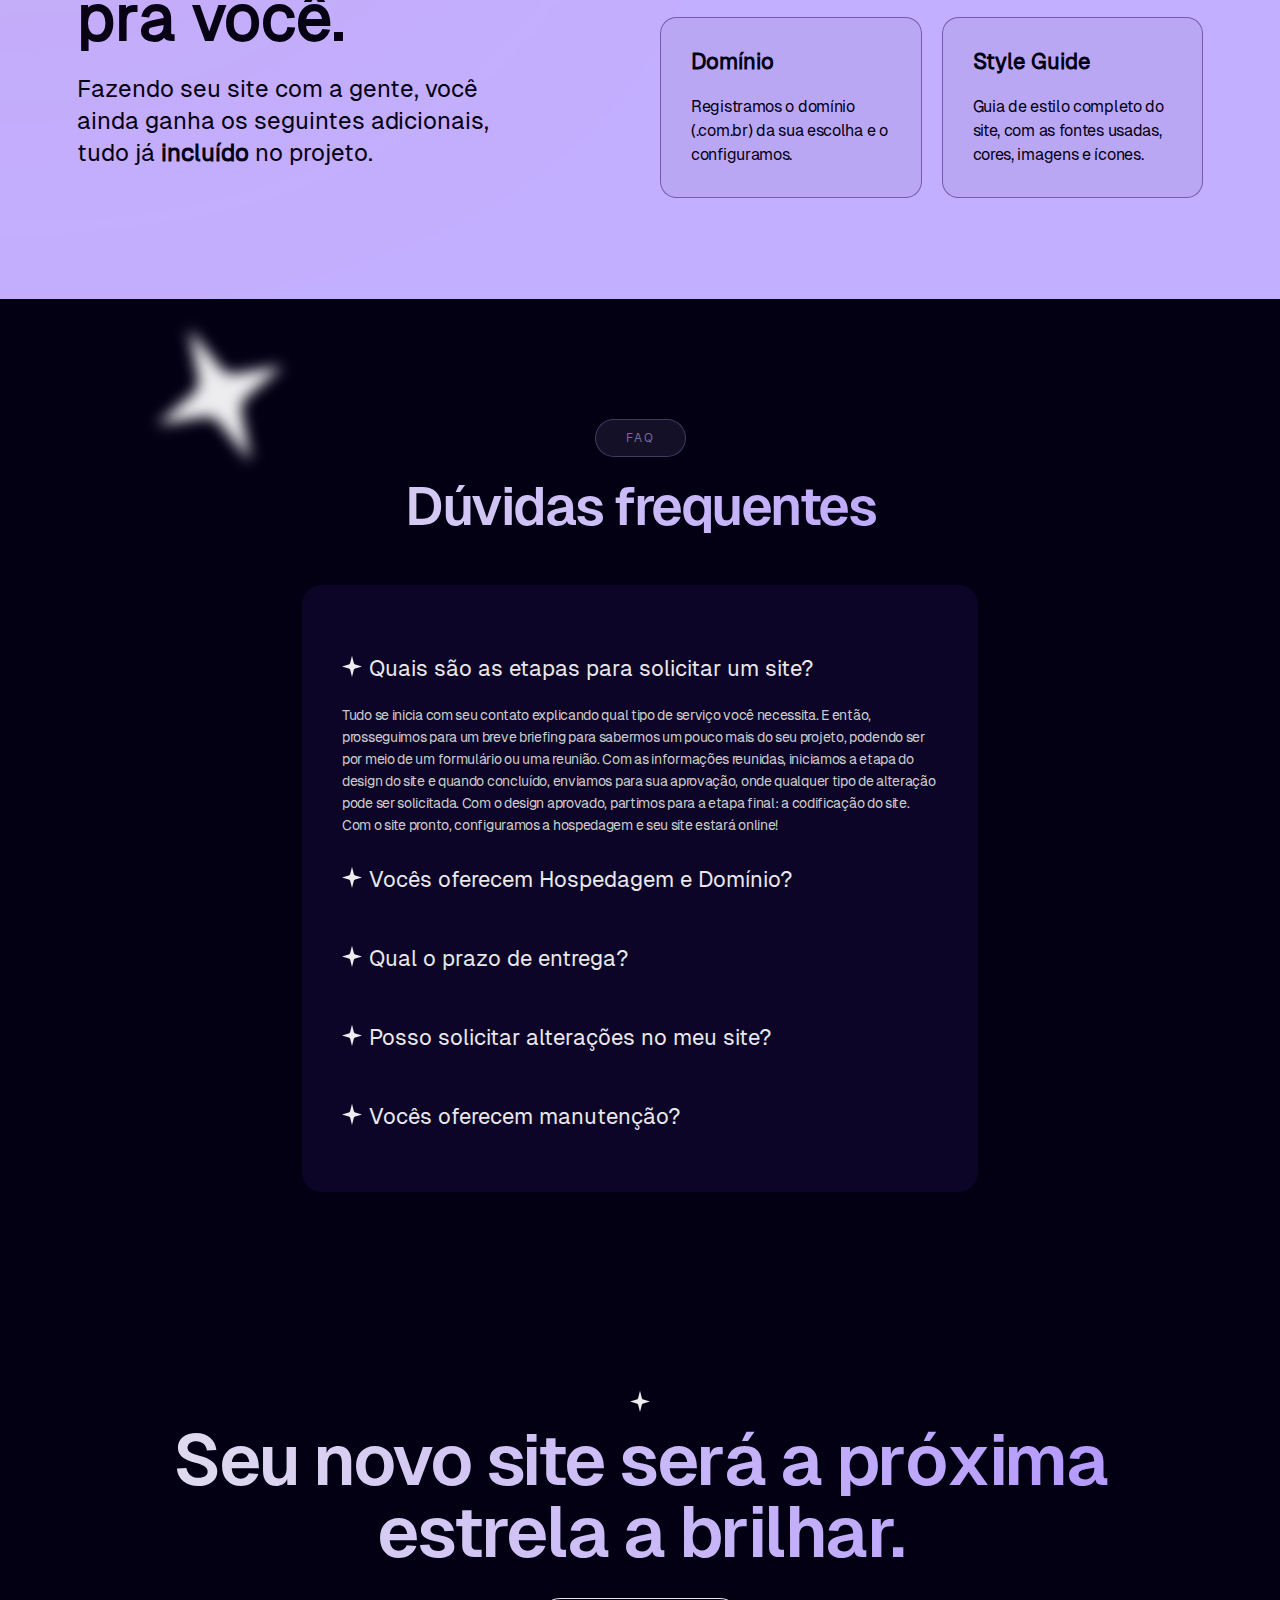
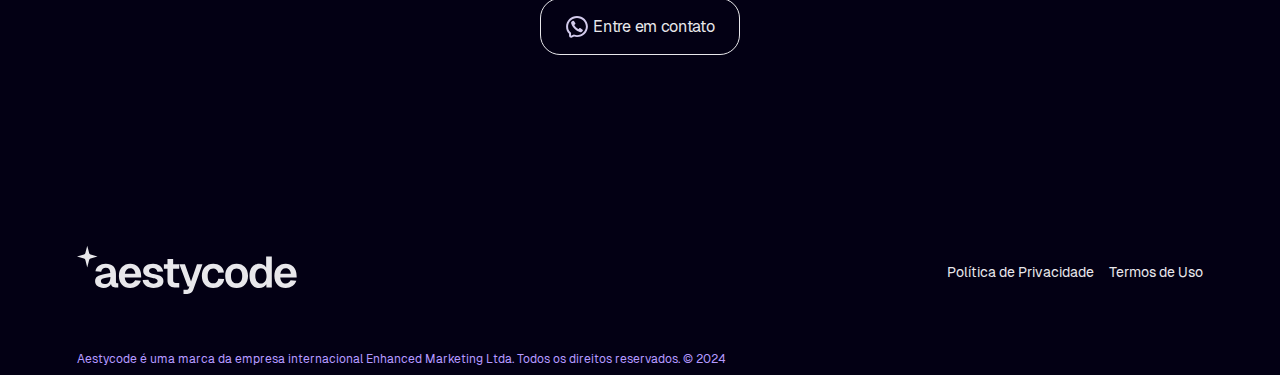
==== commit eab85a1a: "beneficios, diferenciais e portfolio v2" ====
--- a/index.html
+++ b/index.html
@@ -84,11 +84,13 @@
                     <h3>Satisfação do cliente</h3>
                     <p>Um site fácil de navegar e usar, reduz a frustração e o estresse, evitando que os usuários abandonem o site.</p>
                 </div>
+                <span class="line"></span>
                 <div class="beneficios__bottom-card">
                     <img src="assets/images/money.svg" alt="Vendas">
                     <h3>Conversão de vendas</h3>
                     <p>Usuários são mais propensos a realizar uma compra se o site for fácil de usar e agradável de navegar.</p>
                 </div>
+                <span class="line"></span>
                 <div class="beneficios__bottom-card">
                     <img src="assets/images/up.svg" alt="Receita">
                     <h3>Receita</h3>
@@ -155,34 +157,42 @@
         </div>
     </article>
 
-    <div class="wrapper">
-        <div class="container">
-            <div class="wrapper__text">
-                <img src="assets/images/Icon_Aesty_White.svg" width="40" alt="Ícone Aesty">
-                <span>Um site com um bom design é <b>50%</b> mais provável de ser lembrado do que um site com design ruim.</span>
-            </div>
-            <div class="wrapper__star">
-                <span draggable="false" class="planet"></span>    
-                <span draggable="false" class="star" style="top: 150px;right: 30%; animation: 3s pulse 1s infinite ease;" ></span>
-                <span draggable="false" class="star" style="top: -150px;left: 10%; animation: 3s pulse 1s infinite ease;" ></span>
-                <img src="assets/images/Icon_Aesty_White.svg" width="60" alt="Ícone Aesty">
-            </div>
-        </div>
-    </div>
-
     <section class="portfolio">
         <div class="container">
-            <div class="portfolio__upper">
-                <span class="before-title">Portfólio</span>
-                <h2 class="title-2">Já realizamos projetos para diversos setores, do Brasil e da Europa.</h2>
-            </div>
             <div class="portfolio__bottom">
-                <img draggable="false" style="user-select: none;" src="assets/images/portfolio/granparc.webp" alt="Portfolio 1">
-                <img draggable="false" style="user-select: none;" src="assets/images/portfolio/hori.webp" alt="Portfolio 2">
-                <img draggable="false" style="user-select: none;" src="assets/images/portfolio/isc.webp" alt="Portfolio 3">
-                <img draggable="false" style="user-select: none;" src="assets/images/portfolio/nhuen.webp" alt="Portfolio 4">
-                <img draggable="false" style="user-select: none;" src="assets/images/portfolio/real.webp" alt="Portfolio 5">
-                <img draggable="false" style="user-select: none;" src="assets/images/portfolio/master-pols.webp" alt="Portfolio 6">
+                <div class="portfolio__bottom-heading">
+                    <span class="before-title">Portfólio</span>
+                    <h2 class="title-2">Projetos selecionados</h2>
+                    <p>No último ano, na busca de propor soluções em desenvolvimento web para elevar a marca dos nossos clientes, realizamos mais de 20 projetos para empresas do Brasil e da Europa.</p>
+                </div>
+                <div class="portfolio__bottom-card">
+                    <div class="card__info">
+                        <span class="card__info-title">Gran Parc</span>
+                        <span class="card__info-type">Landing Page</span>
+                    </div>
+                    <img draggable="false" style="user-select: none;" src="assets/images/portfolio/granparc-max.webp" alt="Portfolio 1">
+                    <p>Landing page feita para uma corretora de imóveis de Fortaleza, com objetivo de captar clientes para a venda de unidades do residencial Gran Parc.</p>
+                </div>
+                <div class="portfolio__bottom-card">
+                    <div class="card__info">
+                        <span class="card__info-title">Dribble and Kick</span>
+                        <span class="card__info-type">Site Institucional</span>
+                    </div>
+                    <img draggable="false" style="user-select: none;" src="assets/images/portfolio/dandk-max.webp" alt="Portfolio 3">
+                    <p>Site Institucional para a nova escolinha de futebol focada no x1/x2, modalidades em ascensão no Brasil.
+
+                        O projeto tem como objetivo apresentar a nova marca, através da sua missão, visão, valores e metodologia.</p>
+                </div>
+                <div class="portfolio__bottom-card">
+                    <div class="card__info">
+                        <span class="card__info-title">Horizontes</span>
+                        <span class="card__info-type">Site One Page</span>
+                    </div>
+                    <img draggable="false" style="user-select: none;" src="assets/images/portfolio/hori-max.webp" alt="Portfolio 2">
+                    <p>A Horizontes comercializa produtos gastronômicos importados da Itália, focando principalmente em produtos para pizzarias.
+
+                        O projeto é um site One Page, e tem o objetivo de divulgar a marca e seus produtos de alta qualidade.</p>
+                </div>
             </div>
             <div class="portfolio__list">
                 <div class="portfolio__list-itens">
@@ -237,7 +247,7 @@
                 </div>
             </div>
         </div>
-        <div class="blur" style="right: -250px; top: 0;"></div>
+        <div class="blur" style="left: -250px; top: 0;"></div>
     </section>
 
     <article class="servicos" id="servicos">
--- a/assets/css/style.css
+++ b/assets/css/style.css
@@ -1 +1 @@
-@font-face{font-family:"Geist";src:url("/assets/fonts/Geist-Regular.woff2") format("woff2");font-style:normal}@font-face{font-family:"Geist-Bold";src:url("/assets/fonts/Geist-Bold.woff2") format("woff2");font-style:normal}@font-face{font-family:"Geist-Semi-Bold";src:url("/assets/fonts/Geist-SemiBold.woff2") format("woff2");font-style:normal}@font-face{font-family:"Geist-Light";src:url("/assets/fonts/Geist-Light.woff2") format("woff2");font-style:normal}::-moz-selection{background-color:#0a0026;color:#b499ff;-webkit-text-fill-color:#b499ff}::selection{background-color:#0a0026;color:#b499ff;-webkit-text-fill-color:#b499ff}*,*::after,*::before{margin:0;padding:0;box-sizing:border-box;scroll-behavior:smooth}html{overflow-x:hidden}body{background-color:#0a0026;font-family:"Geist",sans-serif;overflow-x:hidden}img{max-width:100%}a{text-decoration:none}.container{max-width:1280px;margin:0 auto;padding:0 6%}.arrow-down{bottom:50px}.cta-btn{display:flex;justify-content:center;align-items:center;gap:6px;background-color:#d3caec;border-radius:49px;padding:12px 20px;color:#d3caec;font-family:"Geist",Arial,Helvetica,sans-serif;letter-spacing:-0.075px;font-size:.875rem;color:#080414;z-index:4;transition:all 1s ease}.cta-btn:hover{background-color:#b499ff;box-shadow:1px 1px 10px 4px rgba(169,147,237,.51)}.cta-btn__desktop,.cta-btn__mobile{animation:pulseBorder 2s infinite alternate}.cta-btn__mobile{display:none;justify-content:center;align-items:center;position:fixed;bottom:20px;right:20px;background-color:#d3caec;border-radius:50%;width:55px;height:55px;z-index:4;box-shadow:1px 1px 10px 2px rgba(169,147,237,.51)}.cta-btn-services{display:flex;align-items:center;gap:6px;color:#d3caec;font-family:"Geist",Arial,Helvetica,sans-serif;letter-spacing:-0.075px;font-size:14px;color:#e8e7eb}.icon-gradiente{z-index:0}.starfall{opacity:0;content:"";display:block;width:6px;height:6px;background-color:#d3caec;border-radius:10px;box-shadow:2px 2px 10px rgba(255,255,255,.7);position:absolute}.starfall::after{content:"";display:block;width:50px;height:1px;background:linear-gradient(to right, #D3CAEC 0%, rgba(211, 202, 236, 0) 100%);border-radius:10px;box-shadow:2px 2px 10px rgba(255,255,255,.6);opacity:.5;transform:rotate3d(0, 0, 1, 353deg)}.title-2{color:#e8e7eb;font-family:"Geist-Semi-Bold",Arial,Helvetica,sans-serif;letter-spacing:-0.181rem;background:linear-gradient(180deg, #e8e7eb, #B499FF);background-clip:text;-webkit-background-clip:text;-webkit-text-fill-color:rgba(0,0,0,0);padding-bottom:10px;font-size:4rem;letter-spacing:-2px;line-height:72px;width:75%;margin:0 auto}.title-1{color:#e8e7eb;font-family:"Geist-Semi-Bold",Arial,Helvetica,sans-serif;letter-spacing:-0.181rem;background:linear-gradient(180deg, #e8e7eb, #B499FF);background-clip:text;-webkit-background-clip:text;-webkit-text-fill-color:rgba(0,0,0,0);padding-bottom:10px;font-size:4.5rem;line-height:72px;letter-spacing:-7%}.before-title{background-color:rgba(152,138,197,.1176470588);border:1px solid rgba(152,138,197,.3490196078);color:rgba(152,138,197,.7529411765);padding:12px 30px;border-radius:58px;font-size:.75rem;line-height:.75rem;text-transform:uppercase;letter-spacing:2px;margin-bottom:20px;display:inline-block;text-align:center}.lgpd{padding:80px 0;color:#d1d1d1}.lgpd h2{color:#d1d1d1;margin-bottom:20px}.lgpd h3{margin:25px 0px 5px 0}.lgpd a{border:1px solid #d1d1d1;border-radius:10px;text-transform:uppercase;padding:10px 26px;display:inline-block;color:#d1d1d1;font-weight:300;font-size:.875rem;letter-spacing:2px;margin-top:30px;transition:opacity .5s ease}.lgpd a:hover{opacity:.5}.blur{position:absolute;width:300px;height:300px;border-radius:9999px;background-color:rgba(255,95,32,.7254901961);filter:blur(300px);-webkit-filter:blur(300px);z-index:101}.noise{top:0;left:0;position:fixed;background:url("/assets/images/noise.gif");opacity:.06;display:block;height:100vh;width:100vw;z-index:10;pointer-events:none}.floating-star{content:url("/assets/images/Icon_Aesty_White.svg");position:absolute;display:block;transform:rotate(-25deg);transform-origin:top;filter:blur(7px);-webkit-filter:blur(7px);animation:floating 4s alternate infinite}@keyframes arrow-floating{0%{opacity:0}50%{opacity:.75}100%{opacity:0;bottom:20px}}@keyframes floating{100%{top:60px}}@keyframes floating-planet{100%{margin-top:15px}}@keyframes pulse{0%,100%{opacity:1}50%{opacity:0}}@keyframes pulseBorder{0%{box-shadow:none}100%{box-shadow:1px 1px 14px 1px #a993ed}}@keyframes movement{0%{right:0;transform:rotate(0);transform-origin:top;opacity:0;visibility:visible}50%{opacity:1}100%{right:100%;transform:rotate(360deg);opacity:0}}@keyframes falling{0%{top:0}50%{opacity:.4}100%{top:100%;opacity:0}}@keyframes falling-down{0%{right:12%;top:20%;opacity:0}25%{opacity:1}50%{opacity:.4}100%{right:100%;top:70%;opacity:0}}@keyframes shining{0%{opacity:.3}100%{opacity:.7}}@keyframes rotate{100%{transform:rotateY(180deg)}}@keyframes rotateX{100%{transform:rotate(360deg)}}@keyframes fade-down{0%{transform:translateY(-15%)}100%{transform:translateY(0%)}}@keyframes slide{0%{transform:translate(0, 0)}100%{transform:translate(-1600px, 0)}}header{position:fixed;background:rgba(0,0,0,0);display:block;z-index:100;width:100%;height:90px;transition:background-color .5s ease}header nav{height:100%;width:100%;display:flex;justify-content:space-between;align-items:center}header.scrolled{backdrop-filter:blur(2px);-webkit-backdrop-filter:blur(2px);background-color:rgba(8,2,26,.4392156863)}.hero{background:linear-gradient(180deg, #0A0026 0%, #080414 100%);width:100%;position:relative}.hero .planet{content:"";display:block;width:32px;height:32px;background-color:#d3caec;border-radius:50%;box-shadow:2px 2px 10px rgba(110,110,110,.7);position:absolute}.hero .star{position:absolute;content:"";display:block;width:7px;height:7px;background-color:#d3caec;border-radius:10px;box-shadow:2px 2px 10px rgba(255,255,255,.7)}.hero__content{display:flex;justify-content:center;align-items:center;width:70%;margin:0 auto;height:100vh}.hero__content-left{flex:1.4;display:flex;justify-content:center;flex-direction:column;align-content:center;text-align:center}.hero__content-left h1{z-index:4;position:relative;display:flex;flex-direction:column-reverse}.hero__content-left h1::after{content:url("/assets/images/Icon_Mini.svg");animation:shining infinite 1s alternate}.hero__content-left p{margin-top:20px;margin-bottom:30px;color:#d3caec;font-family:"Geist Light",Arial,Helvetica,sans-serif;letter-spacing:-0.075px;font-size:1rem;line-height:1.5rem;z-index:4;width:100%}.hero__content-left a{align-self:center}.hero__content-right{flex:1}.hero .arrow-down{animation:arrow-floating 2s infinite ease;position:absolute;bottom:50px;left:50%;transform:translateX(-50%);-webkit-user-select:none;-moz-user-select:none;user-select:none}.hero .logo-floating{position:absolute;left:80px;bottom:120px}.hero .big-planet{display:block;margin:0 auto;width:901px;height:901px;flex-shrink:0;border-radius:50%;background:radial-gradient(105.26% 105.26% at 87.42% 84.25%, #DD9D35 0%, #C67A6E 18%, #9D429E 32%, #4E3388 55%, #120539 98%);box-shadow:35px 25px 61.8px -7px rgba(213,144,76,.14);position:absolute;top:-50%;left:50%;transform:translateX(-50%) rotate(290deg);filter:blur(5.5px);-webkit-filter:blur(5.5px);animation:floating-planet 3s alternate infinite ease-in-out}.hero .big-planet::before{content:"";display:block;width:31px;height:31px;flex-shrink:0;background:linear-gradient(325deg, #402300 22.32%, #E8AA5C 90.43%);fill:linear-gradient(325deg, #402300 22.32%, #E8AA5C 90.43%);filter:drop-shadow(0px 8px 61.8px #CE865C) blur(1.2999999523px);border-radius:50%;position:absolute;z-index:-1;bottom:0;right:10px}.hero .big-planet::after{content:"";display:block;width:171px;height:171px;flex-shrink:0;background:linear-gradient(150deg, #FFF 13.8%, #4F3993 85.96%);filter:drop-shadow(0px 4px 61.8px rgba(157, 144, 200, 0.51));border-radius:50%;position:absolute;top:-30px;left:60px;z-index:-1}.beneficios{background:linear-gradient(to bottom, #080414, rgba(22, 10, 58, 0.8784313725));background-position:top;background-repeat:no-repeat;background-size:cover;display:flex;justify-content:center;align-items:center;flex-direction:column;position:relative}.beneficios__upper{margin-top:100px;margin-bottom:60px;text-align:center}.beneficios__upper h2{margin-bottom:20px}.beneficios__upper p{color:#d3caec;font-family:"Geist",Arial,Helvetica,sans-serif;letter-spacing:-0.075px}.beneficios__bottom{display:grid;grid-template-columns:repeat(3, 1fr);justify-content:center;gap:40px;margin-bottom:150px}.beneficios__bottom-card{padding:40px 30px;border:1px #d3caec solid;border-radius:10px;border-radius:12px;border:1.502px solid var(--stroke, rgba(157, 144, 200, 0.49));background:linear-gradient(to top, rgba(175, 148, 255, 0.07), transparent)}.beneficios__bottom-card h3{font-family:"Geist-Light",Arial,Helvetica,sans-serif;margin-top:10px;margin-bottom:20px;color:#e8e7eb;font-size:1.5rem}.beneficios__bottom-card p{color:#d3caec;font-family:"Geist",Arial,Helvetica,sans-serif;letter-spacing:-0.075px;font-weight:lighter;font-size:1rem;line-height:1.5rem}.quemsomos{padding-block:180px;background-color:#080414;position:relative}.quemsomos img{position:absolute;top:-95px;left:50%;transform:translateX(-50%);filter:blur(1.5px);-webkit-filter:blur(1.5px)}.quemsomos .container{display:flex;justify-content:space-around;align-items:center;gap:30px}.quemsomos__left,.quemsomos__right{flex:1}.quemsomos h2{background:linear-gradient(100deg, #e8e7eb, #080414);background-clip:text;-webkit-background-clip:text;-webkit-text-fill-color:rgba(0,0,0,0);font-size:3.5rem;line-height:62px;opacity:.4;font-family:"Geist-Light"}.quemsomos p{color:#d3caec;font-family:"Geist",Arial,Helvetica,sans-serif;letter-spacing:-0.075px;color:#d3caec;line-height:1.5rem;width:80%}.wrapper{background:#160a3a;background:linear-gradient(240deg, rgb(22, 10, 58), #3c4c84, #242a4d, rgb(22, 10, 58));padding-block:120px}.wrapper .container{display:flex;align-items:center;gap:40}.wrapper__text{flex:1;display:flex;justify-content:flex-start;align-items:flex-start;flex-direction:column;height:100%}.wrapper__text span{margin-top:20px;display:block;text-align:left;font-size:2.5rem;color:#e8e7eb;font-family:"Geist-Light"}.wrapper__star{flex:1;position:relative}.wrapper__star .planet{content:"";display:block;width:32px;height:32px;background-color:#d3caec;border-radius:50%;box-shadow:2px 2px 10px rgba(110,110,110,.7);position:absolute;right:0;top:-200px}.wrapper__star .star{position:absolute;content:"";display:block;width:7px;height:7px;background-color:#d3caec;border-radius:10px;box-shadow:2px 2px 10px rgba(255,255,255,.7)}.wrapper__star img{position:absolute;right:0;top:0;transform:translateY(-50%);animation:movement 10s alternate-reverse 1.5s infinite;visibility:hidden}.diferenciais{background:linear-gradient(to top, #080414, rgba(22, 10, 58, 0.91));background-size:cover;background-position:center;padding-block:180px;display:flex;justify-content:center;align-items:center;flex-direction:column}.diferenciais__upper{text-align:center;margin-bottom:90px}.diferenciais__upper h2{margin-bottom:20px}.diferenciais__upper p{color:#d3caec;font-family:"Geist",Arial,Helvetica,sans-serif;letter-spacing:-0.075px}.diferenciais__bottom{display:grid;margin-top:60px;grid-template-columns:repeat(4, 1fr);gap:40px}.diferenciais__bottom-card{padding:60px 30px;border:1.502px 1.502px 0 0 solid var(--stroke, rgba(157, 144, 200, 0.49));background:repeating-linear-gradient(to right, rgba(175, 148, 255, 0.05), rgba(175, 148, 255, 0.04) 20%);position:relative;margin-bottom:20px}.diferenciais__bottom-card::before{display:block;content:"";width:104%;height:20px;background:linear-gradient(to right, rgba(175, 148, 255, 0.05) 20%, transparent 50%, rgba(175, 148, 255, 0.05) 80%);position:absolute;top:-20px;left:50%;border-radius:12px 12px 0 0;transform:translateX(-50%)}.diferenciais__bottom-card::after{display:block;content:"";width:104%;height:20px;background:rgba(175,148,255,.05);position:absolute;bottom:-20px;left:50%;border-radius:0 0 12px 12px;transform:translateX(-50%)}.diferenciais__bottom-card h3{font-family:"Geist-Light",Arial,Helvetica,sans-serif;margin-top:10px;margin-bottom:20px;color:#e8e7eb;font-size:1.5rem}.diferenciais__bottom-card img{position:absolute;transform:translateX(-50%);left:50%;top:-43px}.diferenciais__bottom-card p{color:#d3caec;font-family:"Geist",Arial,Helvetica,sans-serif;letter-spacing:-0.075px;font-weight:lighter;font-size:1rem;line-height:1.5rem}.portfolio{background:linear-gradient(360deg, #0A0026 0%, #080414 100%);padding-top:120px;position:relative}.portfolio__upper{text-align:center}.portfolio__upper h2{margin-bottom:60px}.portfolio__bottom{display:grid;grid-template-columns:repeat(4, 1fr);justify-content:center;gap:20px}.portfolio__bottom:hover img:not(:hover){opacity:.4;filter:blur(1px);-webkit-filter:blur(1px)}.portfolio__bottom img{transition:transform 1s ease,opacity 1s ease;border-radius:10px;-o-object-fit:cover;object-fit:cover;width:100%}.portfolio__bottom img:nth-child(1){grid-column:1/3}.portfolio__bottom img:nth-child(2){grid-column:3/5}.portfolio__bottom img:hover{transform:scale(1.05)}.portfolio__list{margin-block:90px;width:100%;display:flex;justify-content:flex-start;align-items:flex-start;overflow-x:scroll;position:relative}.portfolio__list:hover .portfolio__list-itens{animation-play-state:paused}.portfolio__list::-webkit-scrollbar{display:none}.portfolio__list::before,.portfolio__list::after{position:absolute;content:"";display:block;width:200px;height:100%;top:0;z-index:2}.portfolio__list::before{left:0;background:linear-gradient(to left, transparent, #0A0026)}.portfolio__list::after{right:0;background:linear-gradient(to right, transparent, #0A0026)}.portfolio__list-itens{width:100%;display:flex;justify-content:flex-start;align-items:flex-start;animation:slide 30s linear infinite}.portfolio__list-item{width:200px;background-color:rgba(44,55,95,.1333333333);min-width:200px;display:flex;align-items:center;justify-content:center;height:100px;border-radius:12px;margin:0 5px}.servicos{background:linear-gradient(to top, #080414, #0A0026);background-size:cover;background-position:top center;background-repeat:no-repeat;padding-top:0;padding-bottom:120px;position:relative;scroll-margin-top:90px}.servicos .container{display:flex;flex-direction:column;gap:50px}.servicos__upper{text-align:center}.servicos__upper svg{animation:shining alternate infinite 1s}.servicos__upper h2{margin-bottom:60px}.servicos__grid{display:grid;grid-template-columns:1.5fr 1fr 1fr;grid-template-rows:1fr 1fr;gap:20px}.servicos__grid .servicos__card{border-radius:12px;border:1.502px solid var(--stroke, rgba(157, 144, 200, 0.49));background:linear-gradient(to top, rgba(175, 148, 255, 0.07), transparent);display:flex;justify-content:space-between;flex-direction:column;height:100%;transition:all .7s ease-in-out}.servicos__grid .servicos__card:hover{background:rgba(175,148,255,.07)}.servicos__grid .servicos__card:nth-child(1),.servicos__grid .servicos__card:nth-child(2){grid-row:1/2}.servicos__grid .servicos__card:nth-child(3),.servicos__grid .servicos__card:nth-child(4){grid-row:2/4}.servicos__grid .servicos__card:first-child{position:relative;grid-row:1/4}.servicos__grid .servicos__card:first-child ul{display:flex;gap:10px;flex-direction:column;margin-bottom:30px}.servicos__grid .servicos__card:first-child li{list-style:none;color:#e8e7eb;display:flex;align-items:center;gap:6px}.servicos__grid .servicos__card:first-child li::before{content:url(/assets/images/Icon_Mini.svg)}.servicos__grid .servicos__card:first-child .servicos__card-text{padding:40px}.servicos__grid .servicos__card:first-child h3{color:#e8e7eb;font-family:"Geist-Semi-Bold",Arial,Helvetica,sans-serif;letter-spacing:-0.181rem;background:linear-gradient(180deg, #e8e7eb, #B499FF);background-clip:text;-webkit-background-clip:text;-webkit-text-fill-color:rgba(0,0,0,0);padding-bottom:10px;font-size:3rem;color:rgba(22,10,58,.3764705882)}.servicos__grid .servicos__card:first-child span{display:inline-block;margin-top:5px;color:#b499ff}.servicos__grid .servicos__card:first-child p{margin:15px 0 25px 0;color:#d3caec;font-family:"Geist",Arial,Helvetica,sans-serif;letter-spacing:-0.075px;font-weight:lighter;font-size:1rem;line-height:1.5rem;color:#d3caec}.servicos__grid .servicos__card:first-child::before{display:block;content:url("/assets/images/Icon_Aesty_White_Shiny.svg");position:absolute;top:-59px;left:-58px}.servicos__grid .servicos__card-text{padding:30px}.servicos__grid .servicos__card a{color:#b499ff}.servicos__grid .servicos__card h3{color:#e8e7eb;font-size:1.5rem}.servicos__grid .servicos__card p{margin-top:15px;color:#d3caec;font-family:"Geist",Arial,Helvetica,sans-serif;letter-spacing:-0.075px;font-weight:lighter;font-size:1rem;line-height:1.5rem;color:#d3caec}.adicionais{background-color:#c3afff;padding-block:100px}.adicionais .container{display:flex;gap:40px;align-items:center}.adicionais__text{flex:1;display:flex;flex-direction:column}.adicionais__text h2{color:#080414;font-size:4rem;margin-bottom:20px;margin-top:10px;width:80%;line-height:70px}.adicionais__text span{display:inline-block;font-size:1.5rem;line-height:2rem;width:80%;color:#0a0026;margin-bottom:30px}.adicionais__cards{flex:1;display:grid;grid-template-columns:repeat(2, 1fr);gap:20px}.adicionais__cards-card{padding:30px;border-radius:16.52px;border:1.502px solid var(--stroke, rgba(34, 13, 102, 0.49));background:rgba(18,18,19,.0470588235)}.adicionais__cards-card h3{margin-bottom:20px;color:#0a0026;font-size:1.375rem}.adicionais__cards-card p{color:#d3caec;font-family:"Geist",Arial,Helvetica,sans-serif;letter-spacing:-0.075px;font-weight:lighter;font-size:1rem;line-height:1.5rem;color:#080414}.faq{background:linear-gradient(to bottom, #080414, #0A0026),url("/assets/images/wp-stars.jpg");background-size:cover;padding-top:120px;padding-bottom:40px;position:relative}.faq .container{display:flex;flex-direction:column;align-items:center;justify-content:center}.faq h2{margin-bottom:40px;text-align:center}.faq-lista{display:flex;flex-direction:column;width:60%;background-color:rgba(22,10,58,.5137254902);padding:40px;border-radius:20px}.faq-lista dt{display:flex;gap:7px;margin-top:30px;margin-bottom:20px;color:#d3caec;font-size:1.375rem;cursor:pointer;transition:opacity .5s ease}.faq-lista dt:hover{opacity:.5}.faq-lista dt::before{content:url("/assets/images/Icon_Mini.svg")}.faq-lista dt.active::before{animation:rotate .4s forwards ease}.faq-lista dd{display:none;color:#d3caec;font-family:"Geist",Arial,Helvetica,sans-serif;letter-spacing:-0.075px;color:#b7b3c2;font-size:.875rem;line-height:22px}.faq-lista dd.active{display:block;animation:fade-down .4s forwards ease}.cta-wrapper{background:linear-gradient(to top, #080414, #0A0026);padding-top:120px;padding-bottom:150px;position:relative}.cta-wrapper__content{display:flex;flex-direction:column;align-items:center;justify-content:center}.cta-wrapper__content span{text-align:center;margin-bottom:20px;position:relative;display:flex;flex-direction:column-reverse}.cta-wrapper__content span::after{content:url("/assets/images/Icon_Mini.svg");animation:shining infinite 1s alternate}.cta-wrapper__content a{color:#d3caec;font-family:"Geist",Arial,Helvetica,sans-serif;letter-spacing:-0.075px;color:#d3caec;border:1px solid #d3caec;border-radius:20px;padding:16px 24px;display:flex;align-items:center;gap:4px;transition:box-shadow .5s ease}.cta-wrapper__content a:hover{box-shadow:1px 1px 10px 4px rgba(169,147,237,.51)}footer{background-color:#080414;padding-block:40px}footer .footer-menu{display:flex;justify-content:space-between;align-items:center}footer .footer-menu__politicas{display:flex;gap:15px}footer .footer-menu__politicas a{color:#e8e7eb;font-size:.875rem}.copy{padding-block:7px}.copy span{font-size:.75rem;color:#b499ff}@media(max-width: 960px){.container{padding:0 3%}.hero .big-planet{top:-30%}.hero__content-left br{display:none}.beneficios__bottom{gap:20px}.quemsomos h2{font-size:2.5rem;line-height:48px}.diferenciais__bottom{grid-template-columns:repeat(2, 1fr);gap:30px;row-gap:60px}.portfolio__bottom{grid-template-columns:repeat(2, 1fr);gap:30px}.portfolio__bottom img:nth-child(1),.portfolio__bottom img:nth-child(2){grid-column:1/3}.servicos .container{gap:20px}}@media(max-width: 767px){.title-1{font-size:3.25rem;line-height:54px;letter-spacing:-1.7px}.title-2{width:100%}.hero .big-planet{width:501px;height:501px;top:0%}.hero__content-left p{font-size:1rem;line-height:1.5rem;width:100%;margin-top:10px}.beneficios__bottom{grid-template-columns:repeat(2, 1fr)}.beneficios__bottom-card:last-child{grid-column:-3/-1}.quemsomos{padding-block:120px}.quemsomos .container{flex-direction:column;align-items:center;justify-content:center;text-align:center;gap:50px}.quemsomos p{width:100%}.wrapper{padding-block:90px}.wrapper__text{flex:2}.wrapper__text span{font-size:1.5rem}.wrapper__star .planet{top:30px}.wrapper__star img{display:none}.servicos .container{flex-direction:column;gap:30px}.servicos__grid{grid-template-columns:1fr 1fr;grid-template-rows:auto}.servicos__grid .servicos__card:first-child{grid-column:1/3}.servicos__grid .servicos__card:nth-child(1),.servicos__grid .servicos__card:nth-child(2){grid-row:auto}.servicos__grid .servicos__card:nth-child(3),.servicos__grid .servicos__card:nth-child(4){grid-row:auto}.adicionais{padding-block:60px}.adicionais .container{flex-direction:column;gap:20px}.adicionais__text span{width:100%}.adicionais__cards{gap:10px}.adicionais__cards-card{padding:20px}.faq{padding-top:90px}.faq-lista{width:100%}}@media(max-width: 576px){.floating-star{width:60px;filter:blur(3px);-webkit-filter:blur(3px)}.title-2{font-size:2.5rem;line-height:3rem}header{height:75px}header nav{justify-content:center}header nav .cta-btn__desktop{display:none}.hero .planet,.hero .star{display:none}.hero__content{flex-direction:column;width:100%}.hero__content-left{justify-content:center;align-items:center;text-align:center}.hero__content-left a{align-self:center}.cta-btn__mobile{display:flex}.icon-gradiente{display:none}.arrow-down{bottom:80px}.beneficios__bottom{grid-template-columns:1fr}.beneficios__bottom-card:last-child{grid-column:auto}.wrapper__text{display:flex;justify-content:center;align-items:center}.wrapper__text span{text-align:center;font-size:1.5rem}.wrapper__star{display:none}.diferenciais{padding-block:120px}.diferenciais__bottom{grid-template-columns:1fr;text-align:center}.diferenciais__bottom-card{margin:0 20px}.diferenciais__bottom-card:last-child{margin-bottom:20px}.portfolio__bottom{grid-template-columns:1fr;gap:20px}.portfolio__bottom img:nth-child(1),.portfolio__bottom img:nth-child(2){grid-column:auto}.servicos{padding-top:0}.servicos__grid{grid-template-columns:1fr}.servicos__grid .servicos__card:first-child{grid-column:auto}.servicos__grid .servicos__card:first-child h3{font-size:2.5rem}.servicos__grid .servicos__card:first-child::before{left:50%;transform:translateX(-50%)}.adicionais__text h2{font-size:2.5rem;line-height:48px}.adicionais__text span{font-size:1.25rem;margin-bottom:15px}footer{padding-block:20px}footer .footer-menu{flex-direction:column;gap:40px}}@media(max-width: 400px){.adicionais h2{width:100%}.adicionais__cards{grid-template-columns:1fr}.title-1{font-size:2.5rem;line-height:44px}.title-2{font-size:2.5rem;line-height:44px}}/*# sourceMappingURL=style.css.map */+@font-face{font-family:"Geist";src:url("/assets/fonts/Geist-Regular.woff2") format("woff2");font-style:normal}@font-face{font-family:"Geist-Bold";src:url("/assets/fonts/Geist-Bold.woff2") format("woff2");font-style:normal}@font-face{font-family:"Geist-Semi-Bold";src:url("/assets/fonts/Geist-SemiBold.woff2") format("woff2");font-style:normal}@font-face{font-family:"Geist-Light";src:url("/assets/fonts/Geist-Light.woff2") format("woff2");font-style:normal}::-moz-selection{background-color:#030014;color:#b499ff;-webkit-text-fill-color:#b499ff}::selection{background-color:#030014;color:#b499ff;-webkit-text-fill-color:#b499ff}*,*::after,*::before{margin:0;padding:0;box-sizing:border-box;scroll-behavior:smooth}html{overflow-x:hidden}body{background-color:#030014;font-family:"Geist",sans-serif;overflow-x:hidden}img{max-width:100%}a{text-decoration:none}.container{max-width:1280px;margin:0 auto;padding:0 6%}.arrow-down{bottom:50px}.cta-btn{display:flex;justify-content:center;align-items:center;gap:6px;background-color:#e8e7eb;border-radius:49px;padding:12px 20px;color:#e8e7eb;font-family:"Geist",Arial,Helvetica,sans-serif;letter-spacing:-0.3px;font-size:.875rem;color:#030014;z-index:4;transition:all 1s ease}.cta-btn:hover{background-color:#b499ff;box-shadow:1px 1px 10px 4px rgba(169,147,237,.51)}.cta-btn__desktop,.cta-btn__mobile{animation:pulseBorder 2s infinite alternate}.cta-btn__mobile{display:none;justify-content:center;align-items:center;position:fixed;bottom:20px;right:20px;background-color:#e8e7eb;border-radius:50%;width:55px;height:55px;z-index:4;box-shadow:1px 1px 10px 2px rgba(169,147,237,.51)}.cta-btn-services{display:flex;align-items:center;gap:6px;color:#e8e7eb;font-family:"Geist",Arial,Helvetica,sans-serif;letter-spacing:-0.3px;font-size:14px;color:#e8e7eb}.icon-gradiente{z-index:0}.starfall{opacity:0;content:"";display:block;width:6px;height:6px;background-color:#e8e7eb;border-radius:10px;box-shadow:2px 2px 10px rgba(255,255,255,.7);position:absolute}.starfall::after{content:"";display:block;width:50px;height:1px;background:linear-gradient(to right, #E8E7EB 0%, rgba(211, 202, 236, 0) 100%);border-radius:10px;box-shadow:2px 2px 10px rgba(255,255,255,.6);opacity:.5;transform:rotate3d(0, 0, 1, 353deg)}.title-2{color:#e8e7eb;font-family:"Geist-Semi-Bold",Arial,Helvetica,sans-serif;letter-spacing:-2.5px;background:linear-gradient(269deg, #B499FF 7.89%, #E8E7EB 107.36%);background-clip:text;-webkit-background-clip:text;-webkit-text-fill-color:rgba(0,0,0,0);padding-bottom:10px;font-size:3.375rem;letter-spacing:-5%;line-height:58px;width:100%;margin:0 auto}.title-1{color:#e8e7eb;font-family:"Geist-Semi-Bold",Arial,Helvetica,sans-serif;letter-spacing:-2.5px;background:linear-gradient(269deg, #B499FF 7.89%, #E8E7EB 107.36%);background-clip:text;-webkit-background-clip:text;-webkit-text-fill-color:rgba(0,0,0,0);padding-bottom:10px;font-size:4.5rem;line-height:72px;letter-spacing:-7%}.before-title{background-color:rgba(152,138,197,.1176470588);border:1px solid rgba(152,138,197,.3490196078);color:rgba(152,138,197,.7529411765);padding:12px 30px;border-radius:58px;font-size:.75rem;line-height:.75rem;text-transform:uppercase;letter-spacing:2px;margin-bottom:20px;display:inline-block;text-align:center}.lgpd{padding:80px 0;color:#d1d1d1}.lgpd h2{color:#d1d1d1;margin-bottom:20px}.lgpd h3{margin:25px 0px 5px 0}.lgpd a{border:1px solid #d1d1d1;border-radius:10px;text-transform:uppercase;padding:10px 26px;display:inline-block;color:#d1d1d1;font-weight:300;font-size:.875rem;letter-spacing:2px;margin-top:30px;transition:opacity .5s ease}.lgpd a:hover{opacity:.5}.blur{position:absolute;width:300px;height:300px;border-radius:9999px;background-color:rgba(255,95,32,.7254901961);filter:blur(300px);-webkit-filter:blur(300px);z-index:101}.noise{top:0;left:0;position:fixed;background:url("/assets/images/noise.gif");opacity:.06;display:block;height:100vh;width:100vw;z-index:10;pointer-events:none}.floating-star{content:url("/assets/images/Icon_Aesty_White.svg");position:absolute;display:block;transform:rotate(-25deg);transform-origin:top;filter:blur(7px);-webkit-filter:blur(7px);animation:floating 4s alternate infinite}@keyframes arrow-floating{0%{opacity:0}50%{opacity:.75}100%{opacity:0;bottom:20px}}@keyframes floating{100%{top:60px}}@keyframes floating-planet{100%{margin-top:15px}}@keyframes pulse{0%,100%{opacity:1}50%{opacity:0}}@keyframes pulseBorder{0%{box-shadow:none}100%{box-shadow:1px 1px 14px 1px #a993ed}}@keyframes movement{0%{right:0;transform:rotate(0);transform-origin:top;opacity:0;visibility:visible}50%{opacity:1}100%{right:100%;transform:rotate(360deg);opacity:0}}@keyframes falling{0%{top:0}50%{opacity:.4}100%{top:100%;opacity:0}}@keyframes falling-down{0%{right:12%;top:20%;opacity:0}25%{opacity:1}50%{opacity:.4}100%{right:100%;top:70%;opacity:0}}@keyframes shining{0%{opacity:.3}100%{opacity:.7}}@keyframes rotate{100%{transform:rotateY(180deg)}}@keyframes rotateX{100%{transform:rotate(360deg)}}@keyframes fade-down{0%{transform:translateY(-15%)}100%{transform:translateY(0%)}}@keyframes slide{0%{transform:translate(0, 0)}100%{transform:translate(-1600px, 0)}}header{position:fixed;background:rgba(0,0,0,0);display:block;z-index:100;width:100%;height:90px;transition:background-color .5s ease}header nav{height:100%;width:100%;display:flex;justify-content:space-between;align-items:center}header.scrolled{backdrop-filter:blur(2px);-webkit-backdrop-filter:blur(2px);background-color:rgba(8,2,26,.4392156863)}.hero{background:linear-gradient(360deg, #030014 0%, #0A0026 100%);width:100%;position:relative}.hero .planet{content:"";display:block;width:32px;height:32px;background-color:#e8e7eb;border-radius:50%;box-shadow:2px 2px 10px rgba(110,110,110,.7);position:absolute}.hero .star{position:absolute;content:"";display:block;width:7px;height:7px;background-color:#e8e7eb;border-radius:10px;box-shadow:2px 2px 10px rgba(255,255,255,.7)}.hero__content{display:flex;justify-content:center;align-items:center;width:70%;margin:0 auto;height:100vh}.hero__content-left{flex:1.4;display:flex;justify-content:center;flex-direction:column;align-content:center;text-align:center}.hero__content-left h1{z-index:4;position:relative;display:flex;flex-direction:column-reverse}.hero__content-left h1::after{content:url("/assets/images/Icon_Mini.svg");animation:shining infinite 1s alternate}.hero__content-left p{margin-top:20px;margin-bottom:30px;color:#e8e7eb;font-family:"Geist Light",Arial,Helvetica,sans-serif;letter-spacing:-0.075px;font-size:1rem;line-height:1.5rem;z-index:4;width:100%}.hero__content-left a{align-self:center}.hero__content-right{flex:1}.hero .arrow-down{animation:arrow-floating 2s infinite ease;position:absolute;bottom:50px;left:50%;transform:translateX(-50%);-webkit-user-select:none;-moz-user-select:none;user-select:none}.hero .logo-floating{position:absolute;left:80px;bottom:120px}.hero .big-planet{display:block;margin:0 auto;width:901px;height:901px;flex-shrink:0;border-radius:50%;background:radial-gradient(105.26% 105.26% at 87.42% 84.25%, #DD9D35 0%, #C67A6E 18%, #9D429E 32%, #4E3388 55%, #120539 98%);box-shadow:35px 25px 61.8px -7px rgba(213,144,76,.14);position:absolute;top:-50%;left:50%;transform:translateX(-50%) rotate(290deg);filter:blur(5.5px);-webkit-filter:blur(5.5px);animation:floating-planet 3s alternate infinite ease-in-out}.hero .big-planet::before{content:"";display:block;width:31px;height:31px;flex-shrink:0;background:linear-gradient(325deg, #402300 22.32%, #E8AA5C 90.43%);fill:linear-gradient(325deg, #402300 22.32%, #E8AA5C 90.43%);filter:drop-shadow(0px 8px 61.8px #CE865C) blur(1.2999999523px);border-radius:50%;position:absolute;z-index:-1;bottom:0;right:10px}.hero .big-planet::after{content:"";display:block;width:171px;height:171px;flex-shrink:0;background:linear-gradient(150deg, #FFF 13.8%, #4F3993 85.96%);filter:drop-shadow(0px 4px 61.8px rgba(157, 144, 200, 0.51));border-radius:50%;position:absolute;top:-30px;left:60px;z-index:-1}.beneficios{background:linear-gradient(to bottom, #030014, rgba(22, 10, 58, 0.8784313725));background-position:top;background-repeat:no-repeat;background-size:cover;display:flex;justify-content:center;align-items:center;flex-direction:column;position:relative}.beneficios__upper{margin-top:100px;margin-bottom:60px;text-align:center}.beneficios__upper h2{margin-bottom:20px}.beneficios__upper p{color:#e8e7eb;font-family:"Geist",Arial,Helvetica,sans-serif;letter-spacing:-0.3px}.beneficios__bottom{display:grid;grid-template-columns:1fr 1px 1fr 1px 1fr;justify-content:center;gap:40px;margin-bottom:150px}.beneficios__bottom .line{width:1px;height:100%;content:"";display:block;background:linear-gradient(360deg, rgba(3, 0, 20, 0) -2.46%, #E8E7EB 50.82%, rgba(3, 0, 20, 0) 100%)}.beneficios__bottom-card{padding:40px 0}.beneficios__bottom-card h3{font-family:"Geist-Light",Arial,Helvetica,sans-serif;margin-top:10px;margin-bottom:20px;color:#e8e7eb;font-size:1.5rem}.beneficios__bottom-card p{color:#e8e7eb;font-family:"Geist",Arial,Helvetica,sans-serif;letter-spacing:-0.3px;font-weight:lighter;font-size:1rem;line-height:1.5rem;color:#cacaca}.quemsomos{padding-block:180px;background-color:#030014;position:relative}.quemsomos img{position:absolute;top:-95px;left:50%;transform:translateX(-50%);filter:blur(1.5px);-webkit-filter:blur(1.5px)}.quemsomos .container{display:flex;justify-content:space-around;align-items:center;gap:30px}.quemsomos__left,.quemsomos__right{flex:1}.quemsomos h2{background:linear-gradient(100deg, #E8E7EB, #030014);background-clip:text;-webkit-background-clip:text;-webkit-text-fill-color:rgba(0,0,0,0);font-size:3.5rem;line-height:62px;opacity:.4;font-family:"Geist-Light"}.quemsomos p{color:#e8e7eb;font-family:"Geist",Arial,Helvetica,sans-serif;letter-spacing:-0.3px;color:#cacaca;line-height:1.5rem;font-size:1rem}.wrapper{background:#160a3a;background:linear-gradient(240deg, rgb(22, 10, 58), #3c4c84, #242a4d, rgb(22, 10, 58));padding-block:120px}.wrapper .container{display:flex;align-items:center;gap:40}.wrapper__text{flex:1;display:flex;justify-content:flex-start;align-items:flex-start;flex-direction:column;height:100%}.wrapper__text span{margin-top:20px;display:block;text-align:left;font-size:2.5rem;color:#e8e7eb;font-family:"Geist-Light"}.wrapper__star{flex:1;position:relative}.wrapper__star .planet{content:"";display:block;width:32px;height:32px;background-color:#e8e7eb;border-radius:50%;box-shadow:2px 2px 10px rgba(110,110,110,.7);position:absolute;right:0;top:-200px}.wrapper__star .star{position:absolute;content:"";display:block;width:7px;height:7px;background-color:#e8e7eb;border-radius:10px;box-shadow:2px 2px 10px rgba(255,255,255,.7)}.wrapper__star img{position:absolute;right:0;top:0;transform:translateY(-50%);animation:movement 10s alternate-reverse 1.5s infinite;visibility:hidden}.diferenciais{background:linear-gradient(180deg, #030014 0%, #0A0026 100%);background-size:cover;background-position:center;padding-block:180px;display:flex;justify-content:center;align-items:center;flex-direction:column}.diferenciais__upper{text-align:center;margin-bottom:90px}.diferenciais__upper h2{margin-bottom:20px}.diferenciais__upper p{color:#e8e7eb;font-family:"Geist",Arial,Helvetica,sans-serif;letter-spacing:-0.3px}.diferenciais__bottom{display:grid;margin-top:60px;grid-template-columns:repeat(4, 1fr);gap:30px}.diferenciais__bottom-card{padding:50px 30px;position:relative;margin-bottom:20px;border-radius:12px;background:linear-gradient(90deg, rgba(180, 153, 255, 0.06) 5.07%, transparent)}.diferenciais__bottom-card h3{font-family:"Geist-Light",Arial,Helvetica,sans-serif;margin-top:10px;margin-bottom:20px;color:#e8e7eb;font-size:1.5rem}.diferenciais__bottom-card img{position:absolute;transform:translateY(-50%);left:-43px;top:50%}.diferenciais__bottom-card p{color:#e8e7eb;font-family:"Geist",Arial,Helvetica,sans-serif;letter-spacing:-0.3px;font-weight:lighter;font-size:1rem;line-height:1.5rem;color:#cacaca}.portfolio{background:linear-gradient(360deg, #030014 0%, #0A0026 100%);padding-top:120px;position:relative}.portfolio__bottom{display:grid;grid-template-columns:repeat(2, 1fr);justify-content:center;gap:30px;row-gap:40px}.portfolio__bottom-heading{display:flex;flex-direction:column;justify-content:center}.portfolio__bottom-heading .before-title{align-self:flex-start}.portfolio__bottom-heading p{margin-top:20px;color:#e8e7eb;font-family:"Geist",Arial,Helvetica,sans-serif;letter-spacing:-0.3px;color:#c4afff;font-size:16px;line-height:24px;letter-spacing:normal;font-family:"Geist-Light",Arial,Helvetica,sans-serif;width:70%}.portfolio__bottom-card .card__info{margin-bottom:20px;display:flex;justify-content:space-between;align-items:center}.portfolio__bottom-card .card__info-title{color:#e8e7eb;font-family:"Geist",Arial,Helvetica,sans-serif;letter-spacing:-0.3px;color:#c4afff;font-size:.75rem;letter-spacing:2.88px;text-transform:uppercase}.portfolio__bottom-card .card__info-type{text-align:center;color:#c4afff;font-size:.675rem;letter-spacing:2.88px;text-transform:uppercase;padding:9px 24px;border-radius:68px;border:1px solid rgba(196,175,255,.12);background:rgba(196,175,255,.04)}.portfolio__bottom-card img{transition:transform 1s ease,opacity 1s ease;border-radius:6px;-o-object-fit:cover;object-fit:cover;width:100%}.portfolio__bottom-card img:hover{transform:scale(1.05)}.portfolio__bottom-card p{margin-top:20px;color:#e8e7eb;font-family:"Geist",Arial,Helvetica,sans-serif;letter-spacing:-0.3px;color:#cacaca;font-size:14px;line-height:22px;letter-spacing:normal;font-family:"Geist-Light",Arial,Helvetica,sans-serif}.portfolio__list{margin-block:90px;width:100%;display:flex;justify-content:flex-start;align-items:flex-start;overflow-x:scroll;position:relative}.portfolio__list:hover .portfolio__list-itens{animation-play-state:paused}.portfolio__list::-webkit-scrollbar{display:none}.portfolio__list::before,.portfolio__list::after{position:absolute;content:"";display:block;width:200px;height:100%;top:0;z-index:2}.portfolio__list::before{left:0;background:linear-gradient(to left, transparent, #030014)}.portfolio__list::after{right:0;background:linear-gradient(to right, transparent, #030014)}.portfolio__list-itens{width:100%;display:flex;justify-content:flex-start;align-items:flex-start;animation:slide 30s linear infinite}.portfolio__list-item{width:200px;background-color:rgba(44,55,95,.1333333333);min-width:200px;display:flex;align-items:center;justify-content:center;height:100px;border-radius:12px;margin:0 5px}.servicos{background:linear-gradient(to top, #030014, #030014);background-size:cover;background-position:top center;background-repeat:no-repeat;padding-top:0;padding-bottom:120px;position:relative;scroll-margin-top:90px}.servicos .container{display:flex;flex-direction:column;gap:50px}.servicos__upper{text-align:center}.servicos__upper svg{animation:shining alternate infinite 1s}.servicos__upper h2{margin-bottom:60px}.servicos__grid{display:grid;grid-template-columns:1.5fr 1fr 1fr;grid-template-rows:1fr 1fr;gap:20px}.servicos__grid .servicos__card{border-radius:12px;border:1.502px solid var(--stroke, rgba(157, 144, 200, 0.49));background:linear-gradient(to top, rgba(175, 148, 255, 0.07), transparent);display:flex;justify-content:space-between;flex-direction:column;height:100%;transition:all .7s ease-in-out}.servicos__grid .servicos__card:hover{background:rgba(175,148,255,.07)}.servicos__grid .servicos__card:nth-child(1),.servicos__grid .servicos__card:nth-child(2){grid-row:1/2}.servicos__grid .servicos__card:nth-child(3),.servicos__grid .servicos__card:nth-child(4){grid-row:2/4}.servicos__grid .servicos__card:first-child{position:relative;grid-row:1/4}.servicos__grid .servicos__card:first-child ul{display:flex;gap:10px;flex-direction:column;margin-bottom:30px}.servicos__grid .servicos__card:first-child li{list-style:none;color:#e8e7eb;display:flex;align-items:center;gap:6px}.servicos__grid .servicos__card:first-child li::before{content:url(/assets/images/Icon_Mini.svg)}.servicos__grid .servicos__card:first-child .servicos__card-text{padding:40px}.servicos__grid .servicos__card:first-child h3{color:#e8e7eb;font-family:"Geist-Semi-Bold",Arial,Helvetica,sans-serif;letter-spacing:-2.5px;background:linear-gradient(269deg, #B499FF 7.89%, #E8E7EB 107.36%);background-clip:text;-webkit-background-clip:text;-webkit-text-fill-color:rgba(0,0,0,0);padding-bottom:10px;font-size:3rem;color:rgba(22,10,58,.3764705882)}.servicos__grid .servicos__card:first-child span{display:inline-block;margin-top:5px;color:#b499ff}.servicos__grid .servicos__card:first-child p{margin:15px 0 25px 0;color:#e8e7eb;font-family:"Geist",Arial,Helvetica,sans-serif;letter-spacing:-0.3px;font-weight:lighter;font-size:1rem;line-height:1.5rem;color:#e8e7eb}.servicos__grid .servicos__card:first-child::before{display:block;content:url("/assets/images/Icon_Aesty_White_Shiny.svg");position:absolute;top:-59px;left:-58px}.servicos__grid .servicos__card-text{padding:30px}.servicos__grid .servicos__card a{color:#b499ff}.servicos__grid .servicos__card h3{color:#e8e7eb;font-size:1.5rem}.servicos__grid .servicos__card p{margin-top:15px;color:#e8e7eb;font-family:"Geist",Arial,Helvetica,sans-serif;letter-spacing:-0.3px;font-weight:lighter;font-size:1rem;line-height:1.5rem;color:#e8e7eb}.adicionais{background-color:#c3afff;padding-block:100px}.adicionais .container{display:flex;gap:40px;align-items:center}.adicionais__text{flex:1;display:flex;flex-direction:column}.adicionais__text h2{color:#030014;font-size:4rem;margin-bottom:20px;margin-top:10px;width:80%;line-height:70px}.adicionais__text span{display:inline-block;font-size:1.5rem;line-height:2rem;width:80%;color:#030014;margin-bottom:30px}.adicionais__cards{flex:1;display:grid;grid-template-columns:repeat(2, 1fr);gap:20px}.adicionais__cards-card{padding:30px;border-radius:16.52px;border:1.502px solid var(--stroke, rgba(34, 13, 102, 0.49));background:rgba(18,18,19,.0470588235)}.adicionais__cards-card h3{margin-bottom:20px;color:#030014;font-size:1.375rem}.adicionais__cards-card p{color:#e8e7eb;font-family:"Geist",Arial,Helvetica,sans-serif;letter-spacing:-0.3px;font-weight:lighter;font-size:1rem;line-height:1.5rem;color:#030014}.faq{background:linear-gradient(to bottom, #030014, #030014),url("/assets/images/wp-stars.jpg");background-size:cover;padding-top:120px;padding-bottom:40px;position:relative}.faq .container{display:flex;flex-direction:column;align-items:center;justify-content:center}.faq h2{margin-bottom:40px;text-align:center}.faq-lista{display:flex;flex-direction:column;width:60%;background-color:rgba(22,10,58,.5137254902);padding:40px;border-radius:20px}.faq-lista dt{display:flex;gap:7px;margin-top:30px;margin-bottom:20px;color:#e8e7eb;font-size:1.375rem;cursor:pointer;transition:opacity .5s ease}.faq-lista dt:hover{opacity:.5}.faq-lista dt::before{content:url("/assets/images/Icon_Mini.svg")}.faq-lista dt.active::before{animation:rotate .4s forwards ease}.faq-lista dd{display:none;color:#e8e7eb;font-family:"Geist",Arial,Helvetica,sans-serif;letter-spacing:-0.3px;color:#cacaca;font-size:.875rem;line-height:22px}.faq-lista dd.active{display:block;animation:fade-down .4s forwards ease}.cta-wrapper{background:linear-gradient(to top, #030014, #030014);padding-top:120px;padding-bottom:150px;position:relative}.cta-wrapper__content{display:flex;flex-direction:column;align-items:center;justify-content:center}.cta-wrapper__content span{text-align:center;margin-bottom:20px;position:relative;display:flex;flex-direction:column-reverse}.cta-wrapper__content span::after{content:url("/assets/images/Icon_Mini.svg");animation:shining infinite 1s alternate}.cta-wrapper__content a{color:#e8e7eb;font-family:"Geist",Arial,Helvetica,sans-serif;letter-spacing:-0.3px;color:#e8e7eb;border:1px solid #e8e7eb;border-radius:20px;padding:16px 24px;display:flex;align-items:center;gap:4px;transition:box-shadow .5s ease}.cta-wrapper__content a:hover{box-shadow:1px 1px 10px 4px rgba(169,147,237,.51)}footer{background-color:#030014;padding-block:40px}footer .footer-menu{display:flex;justify-content:space-between;align-items:center}footer .footer-menu__politicas{display:flex;gap:15px}footer .footer-menu__politicas a{color:#e8e7eb;font-size:.875rem}.copy{padding-block:7px}.copy span{font-size:.75rem;color:#b499ff}@media(min-width: 1366px){.hero .big-planet{width:1301px;height:1301px}}@media(max-width: 960px){.container{padding:0 3%}.hero .big-planet{top:-30%}.hero__content-left br{display:none}.beneficios__bottom{gap:20px}.quemsomos h2{font-size:2.5rem;line-height:48px}.diferenciais__bottom{grid-template-columns:repeat(2, 1fr);gap:30px;row-gap:60px}.portfolio__bottom{grid-template-columns:repeat(2, 1fr);gap:30px}.portfolio__bottom img:nth-child(1),.portfolio__bottom img:nth-child(2){grid-column:1/3}.servicos .container{gap:20px}}@media(max-width: 767px){.title-1{font-size:3.25rem;line-height:54px;letter-spacing:-1.7px}.title-2{width:100%}.hero .big-planet{width:501px;height:501px;top:0%}.hero__content-left p{font-size:1rem;line-height:1.5rem;width:100%;margin-top:10px}.beneficios__bottom{grid-template-columns:repeat(2, 1fr)}.beneficios__bottom-card:last-child{grid-column:-3/-1}.quemsomos{padding-block:120px}.quemsomos .container{flex-direction:column;align-items:center;justify-content:center;text-align:center;gap:50px}.quemsomos p{width:100%}.wrapper{padding-block:90px}.wrapper__text{flex:2}.wrapper__text span{font-size:1.5rem}.wrapper__star .planet{top:30px}.wrapper__star img{display:none}.servicos .container{flex-direction:column;gap:30px}.servicos__grid{grid-template-columns:1fr 1fr;grid-template-rows:auto}.servicos__grid .servicos__card:first-child{grid-column:1/3}.servicos__grid .servicos__card:nth-child(1),.servicos__grid .servicos__card:nth-child(2){grid-row:auto}.servicos__grid .servicos__card:nth-child(3),.servicos__grid .servicos__card:nth-child(4){grid-row:auto}.adicionais{padding-block:60px}.adicionais .container{flex-direction:column;gap:20px}.adicionais__text span{width:100%}.adicionais__cards{gap:10px}.adicionais__cards-card{padding:20px}.faq{padding-top:90px}.faq-lista{width:100%}}@media(max-width: 576px){.floating-star{width:60px;filter:blur(3px);-webkit-filter:blur(3px)}.title-2{font-size:2.5rem;line-height:3rem}header{height:75px}header nav{justify-content:center}header nav .cta-btn__desktop{display:none}.hero .planet,.hero .star{display:none}.hero__content{flex-direction:column;width:100%}.hero__content-left{justify-content:center;align-items:center;text-align:center}.hero__content-left a{align-self:center}.cta-btn__mobile{display:flex}.icon-gradiente{display:none}.arrow-down{bottom:80px}.beneficios__bottom{grid-template-columns:1fr}.beneficios__bottom-card:last-child{grid-column:auto}.wrapper__text{display:flex;justify-content:center;align-items:center}.wrapper__text span{text-align:center;font-size:1.5rem}.wrapper__star{display:none}.diferenciais{padding-block:120px}.diferenciais__bottom{grid-template-columns:1fr;text-align:center}.diferenciais__bottom-card{margin:0 20px}.diferenciais__bottom-card:last-child{margin-bottom:20px}.portfolio__bottom{grid-template-columns:1fr;gap:20px}.portfolio__bottom img:nth-child(1),.portfolio__bottom img:nth-child(2){grid-column:auto}.servicos{padding-top:0}.servicos__grid{grid-template-columns:1fr}.servicos__grid .servicos__card:first-child{grid-column:auto}.servicos__grid .servicos__card:first-child h3{font-size:2.5rem}.servicos__grid .servicos__card:first-child::before{left:50%;transform:translateX(-50%)}.adicionais__text h2{font-size:2.5rem;line-height:48px}.adicionais__text span{font-size:1.25rem;margin-bottom:15px}footer{padding-block:20px}footer .footer-menu{flex-direction:column;gap:40px}}@media(max-width: 400px){.adicionais h2{width:100%}.adicionais__cards{grid-template-columns:1fr}.title-1{font-size:2.5rem;line-height:44px}.title-2{font-size:2.5rem;line-height:44px}}/*# sourceMappingURL=style.css.map */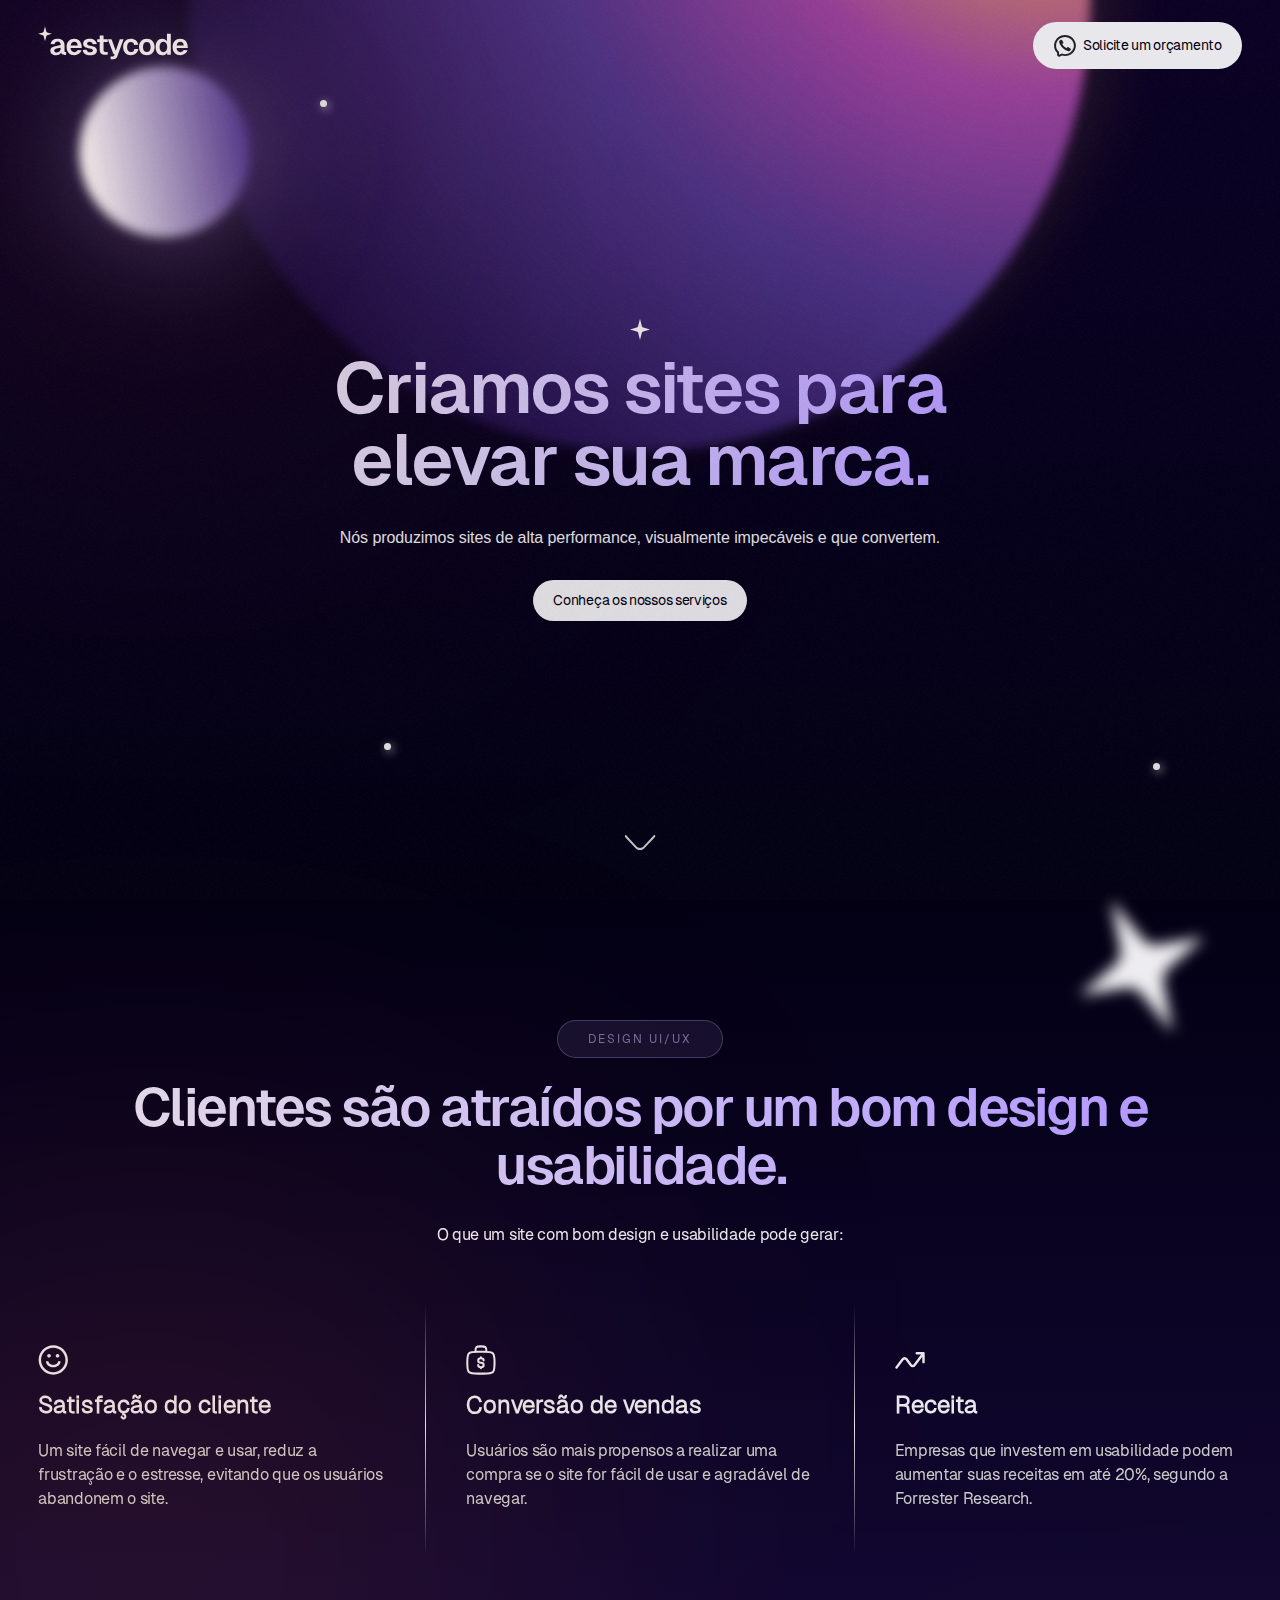
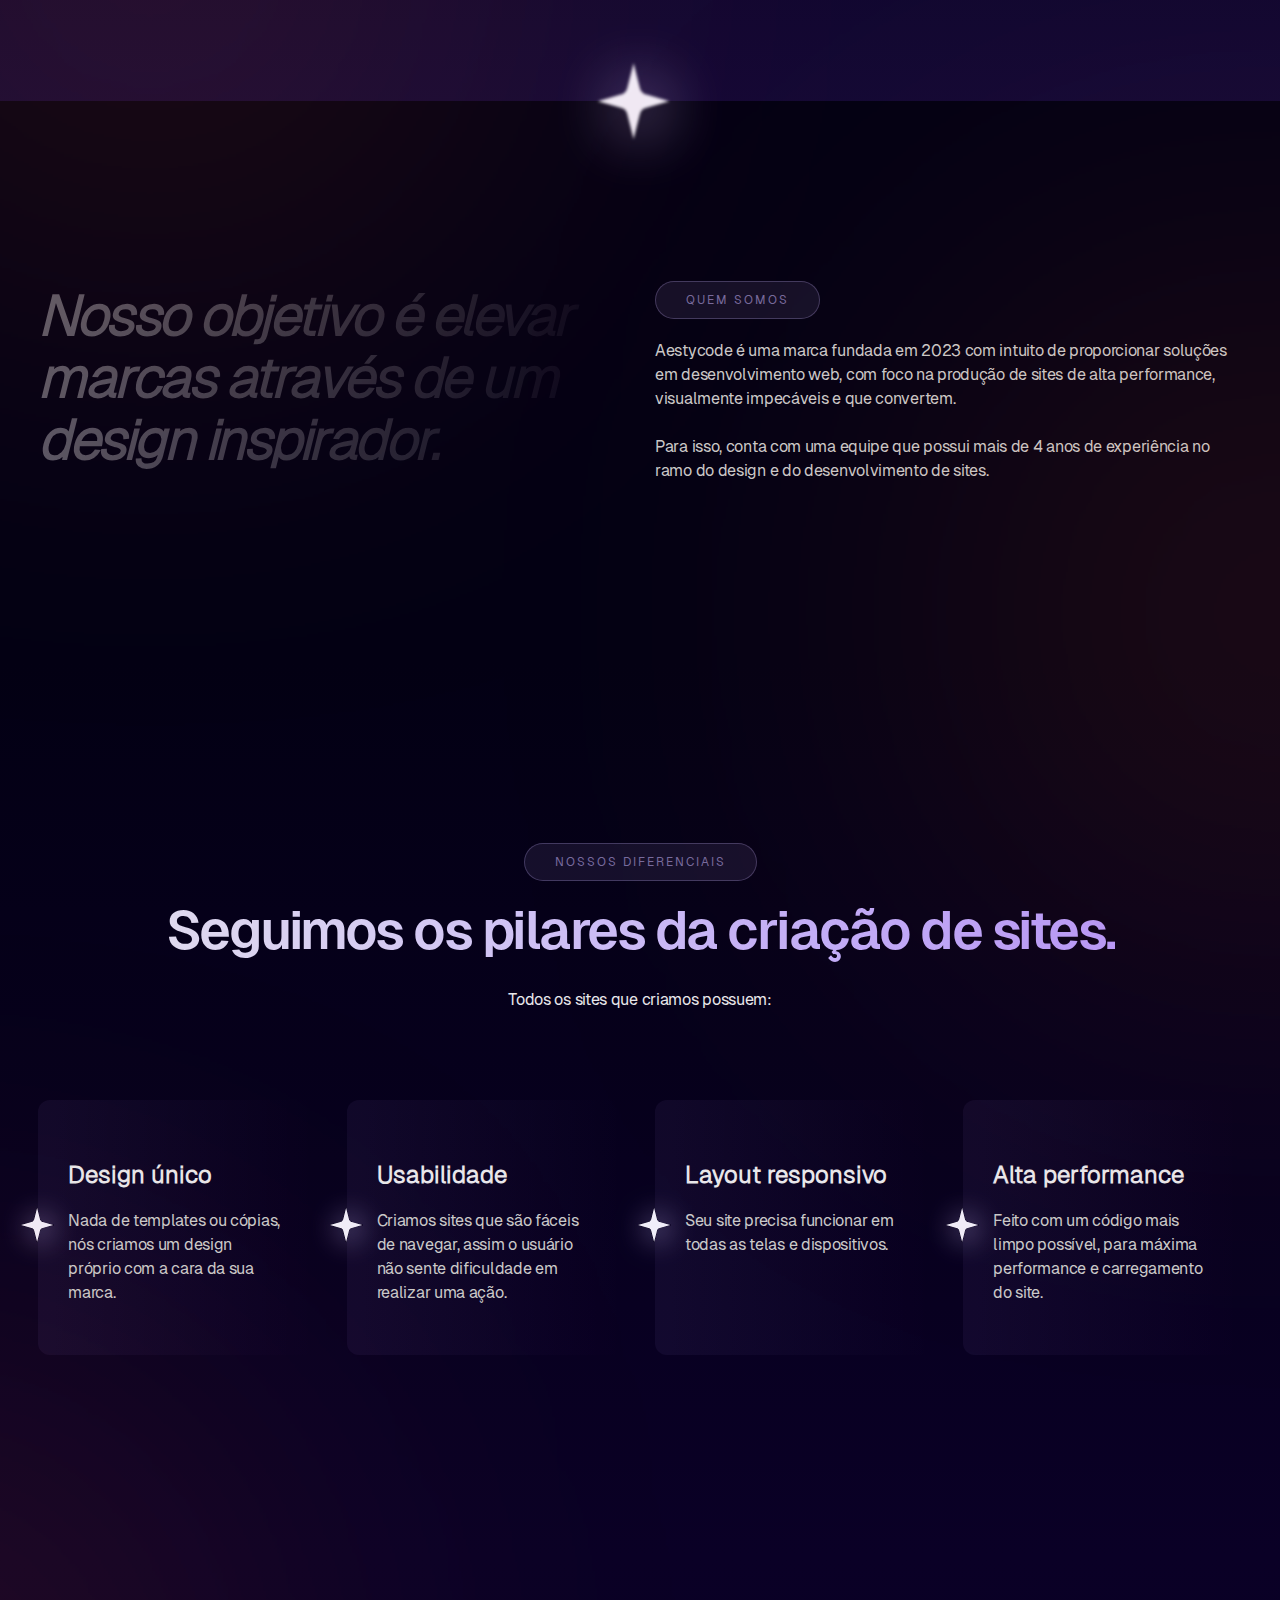
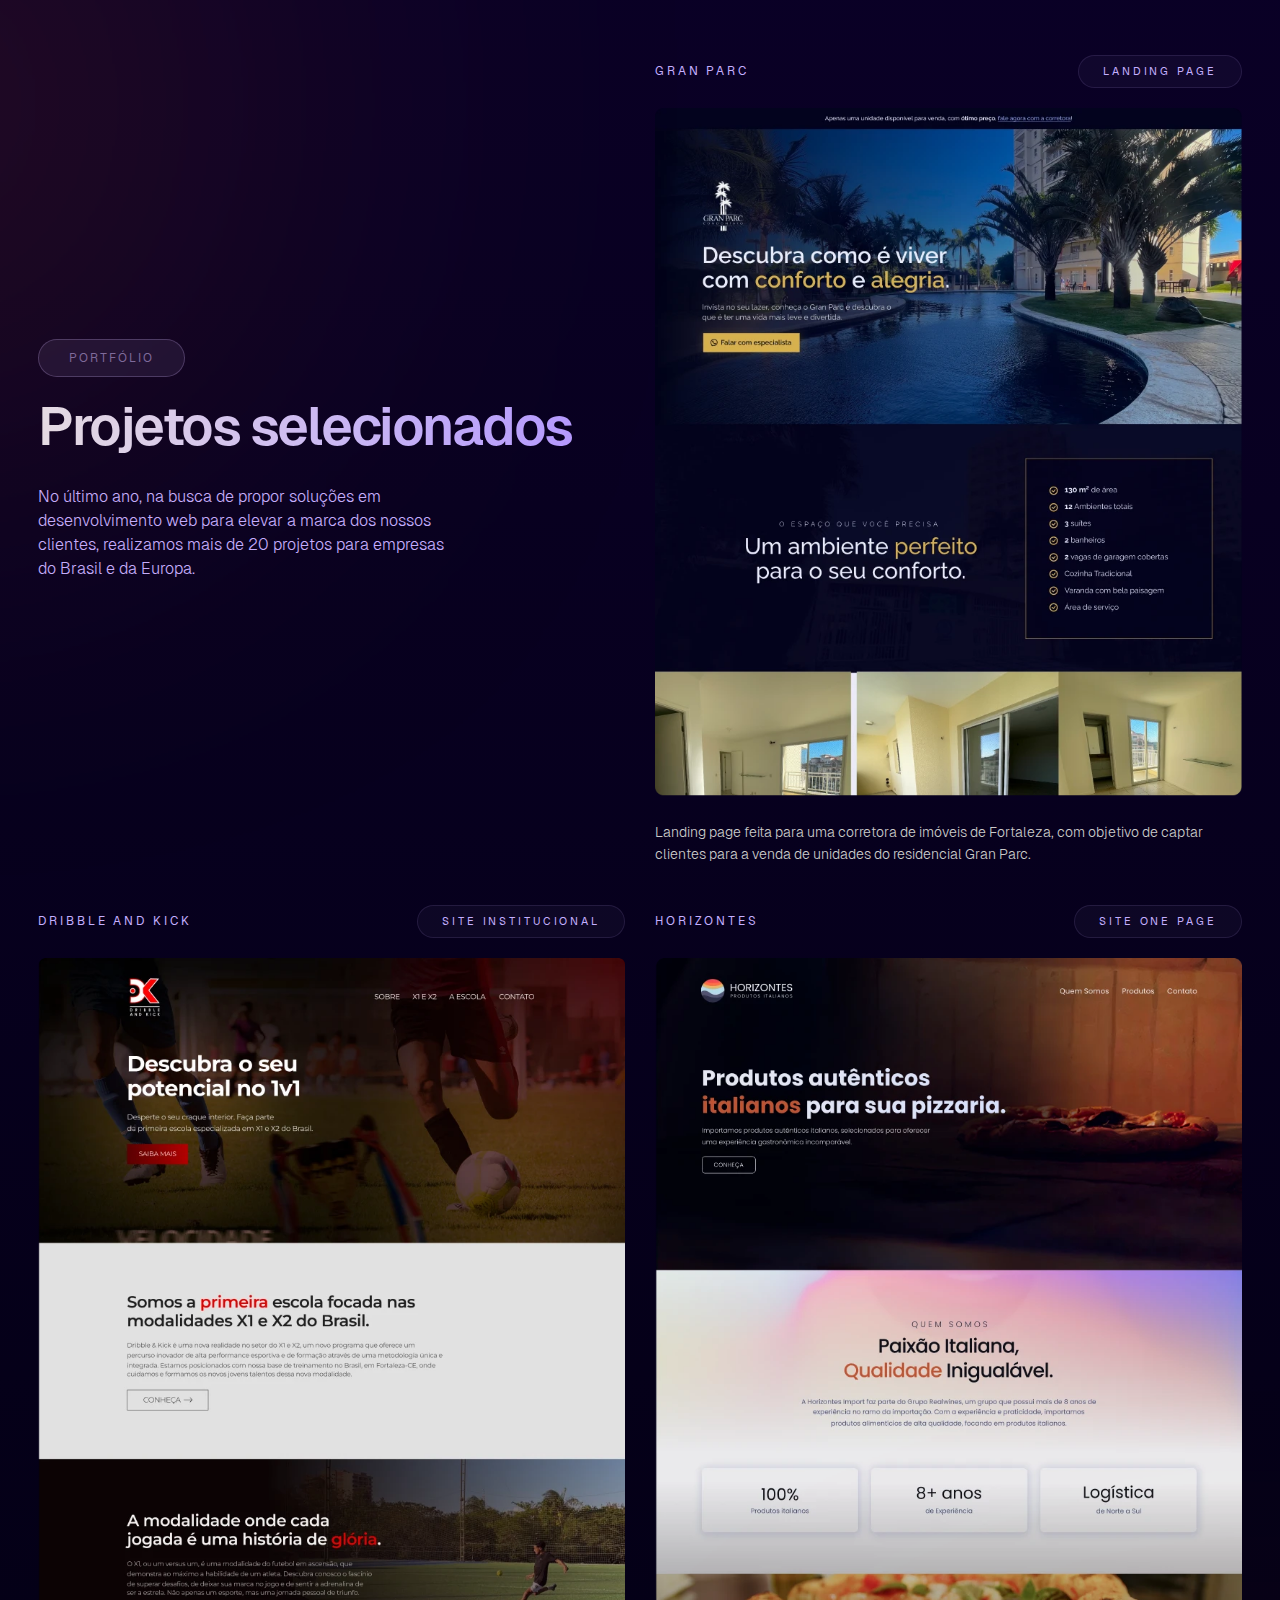
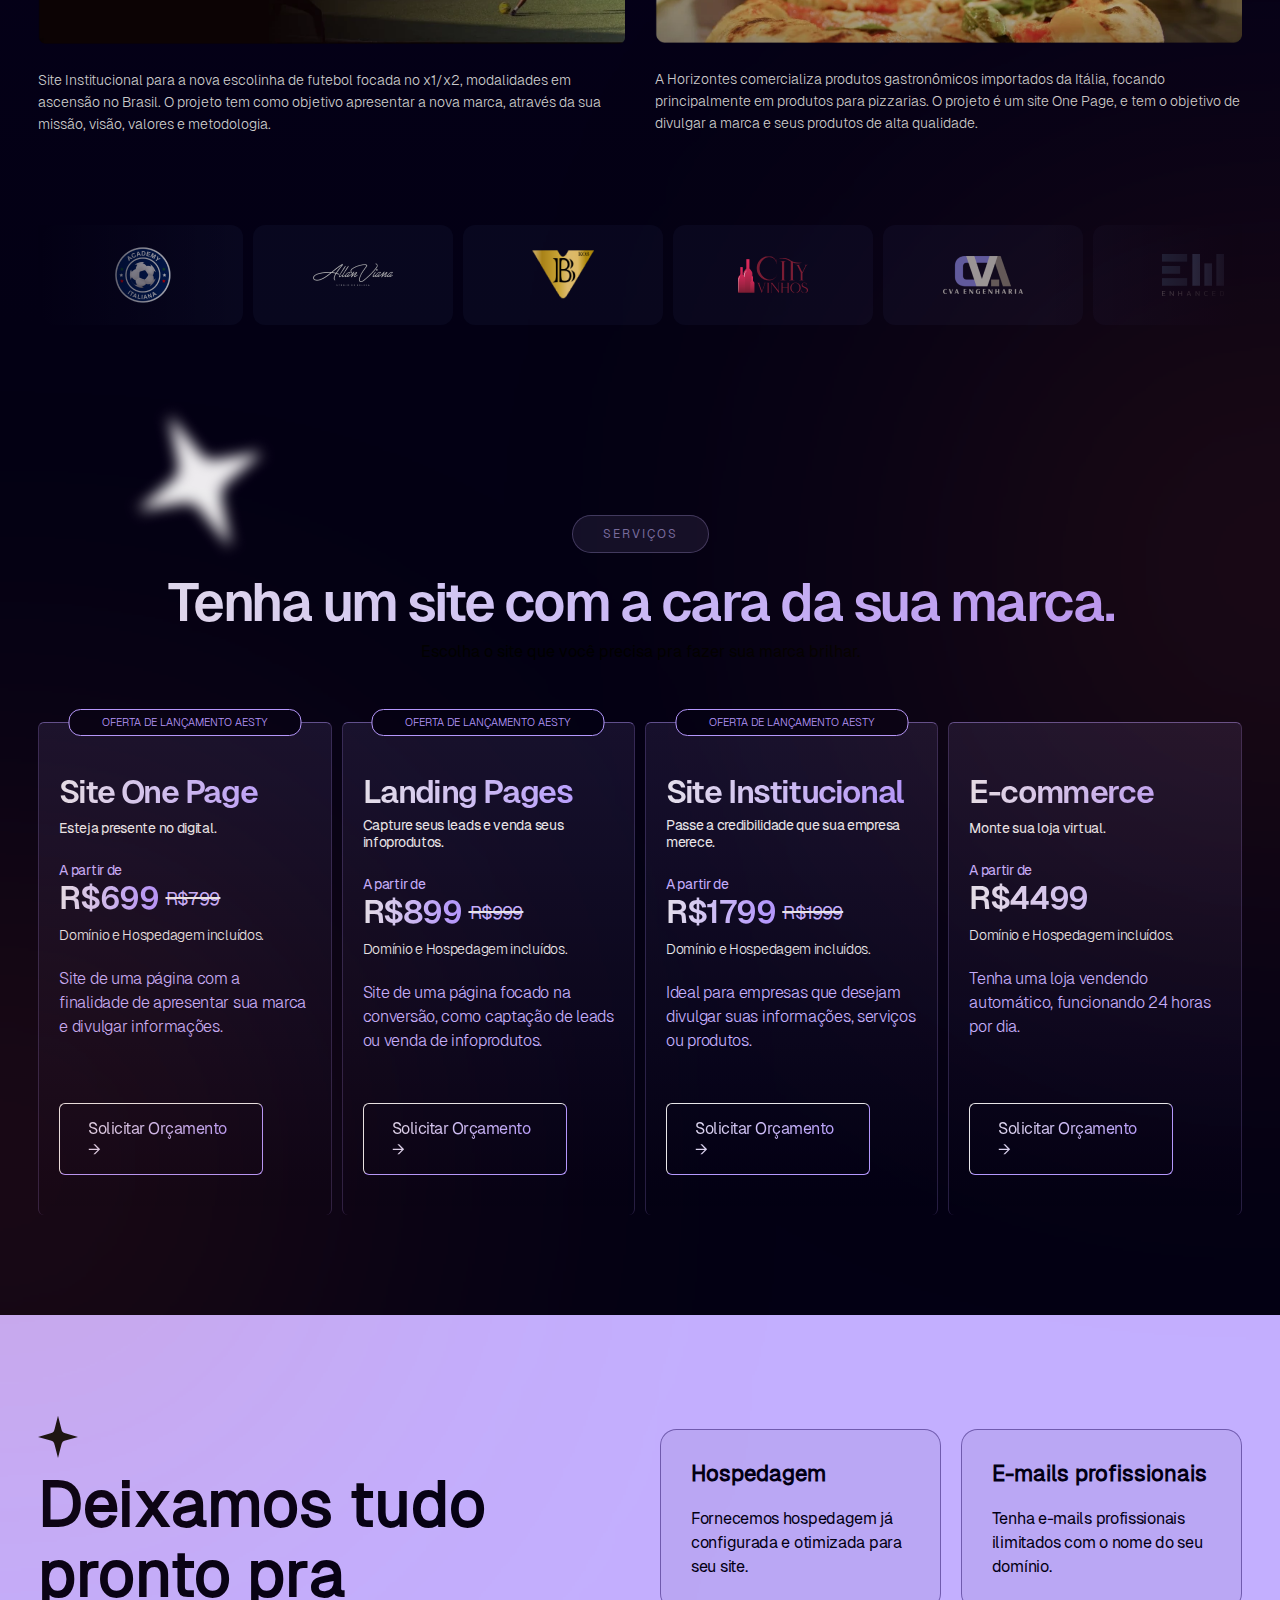
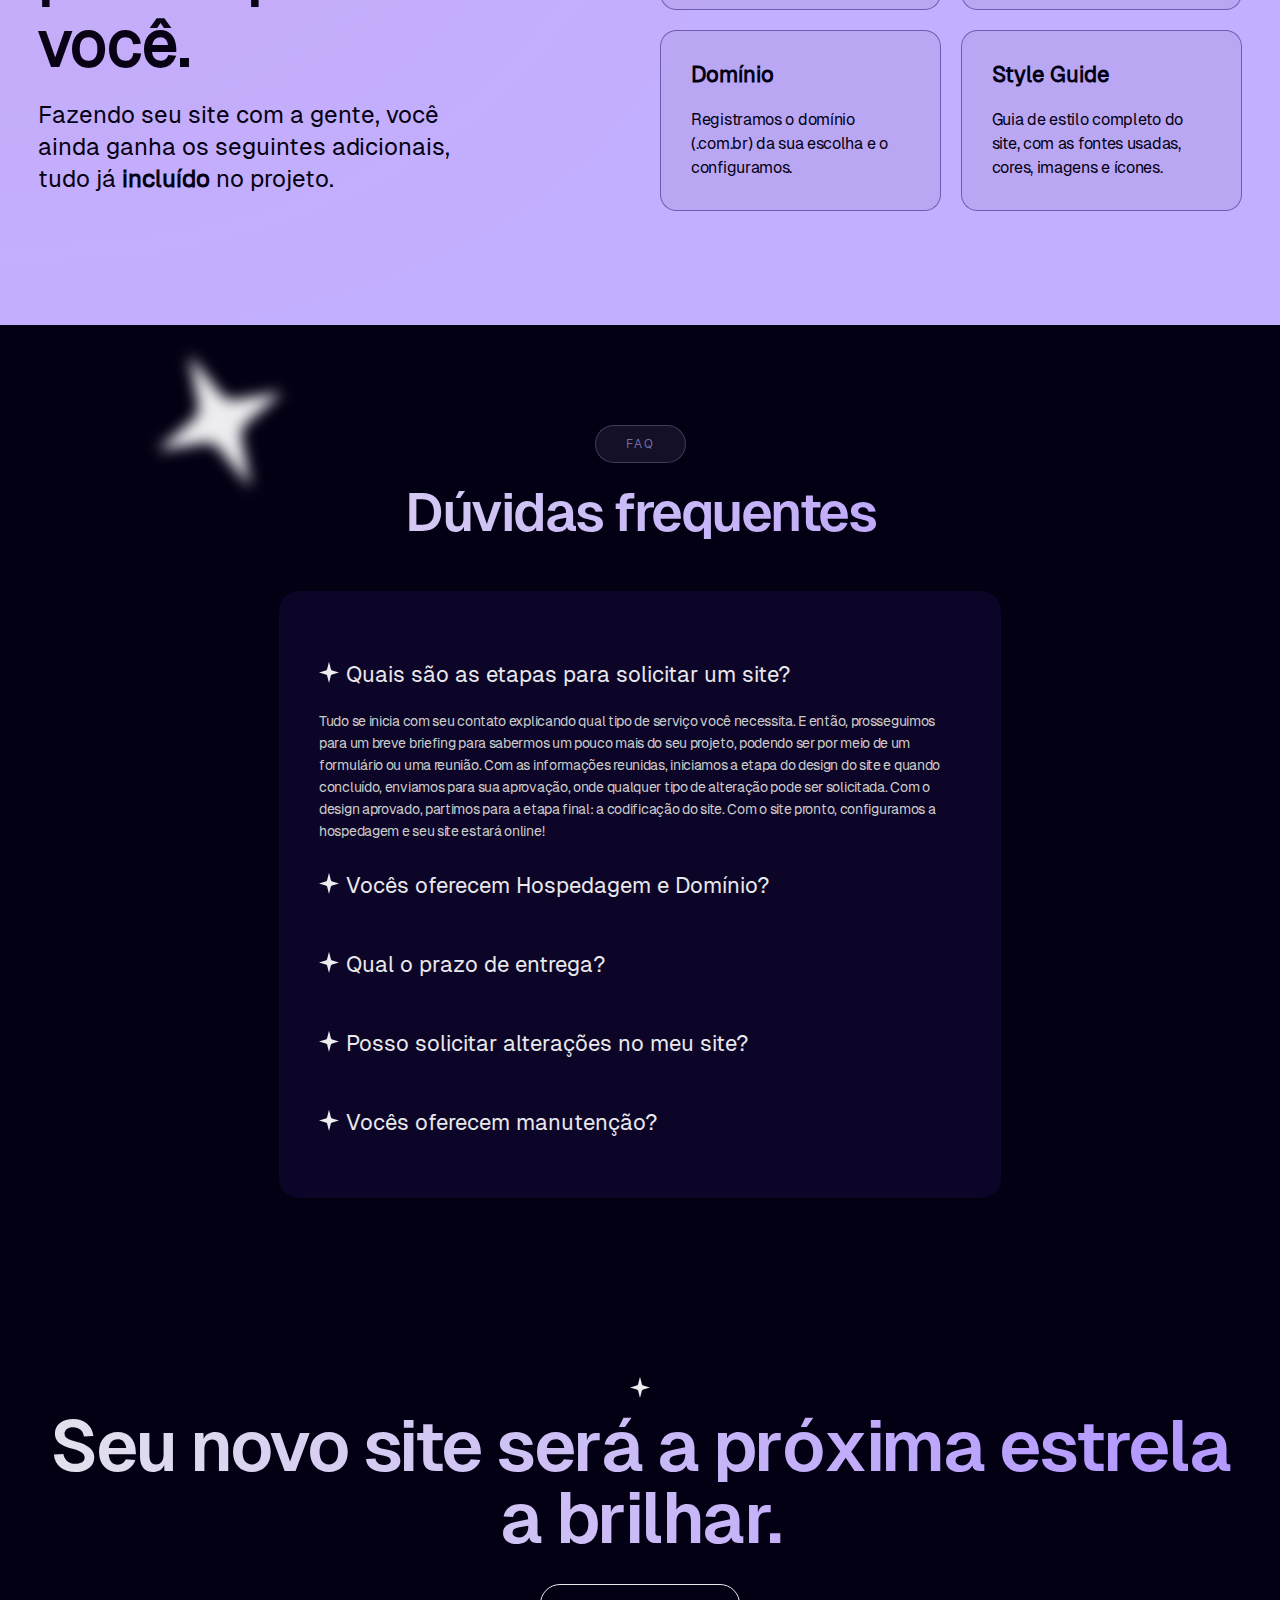
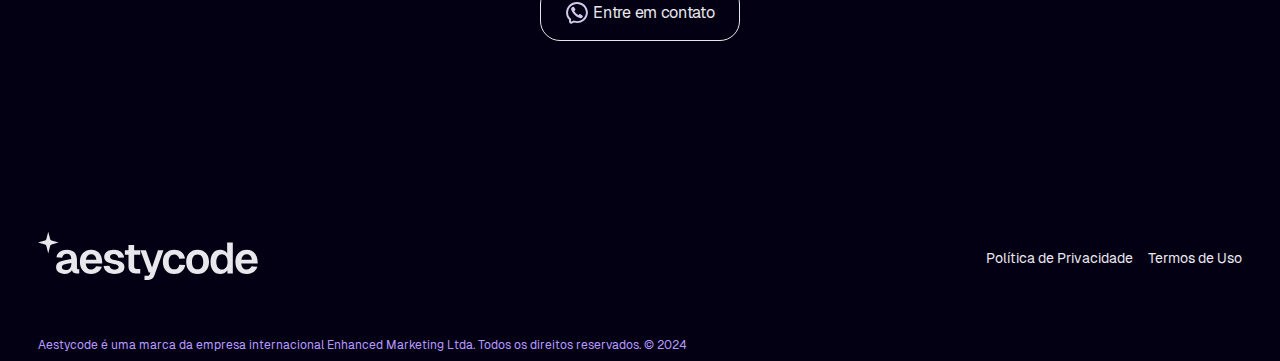
==== commit 3014db03: "servicos v2 com preços incluidos" ====
--- a/index.html
+++ b/index.html
@@ -106,11 +106,11 @@
         <img src="/assets/images/Icon_Aesty_White_Shiny.svg" width="200px" alt="Ícone Aesty">
         <div class="container">
             <div class="quemsomos__left">
-                <h2 class="title-2">Uma marca bem posicionada, precisa de um site bem feito.</h2>
+                <h2 class="title-2" style="font-style: italic;">Nosso objetivo é elevar marcas através de um design inspirador.</h2>
             </div>
             <div class="quemsomos__right">
                 <span class="before-title">Quem somos</span>
-                <p>Aestycode é uma marca criada em 2023 com intuito 
+                <p>Aestycode é uma marca fundada em 2023 com intuito 
                     de proporcionar soluções em desenvolvimento web, com foco 
                     na produção de sites de alta performance, visualmente impecáveis 
                     e que convertem.
@@ -251,10 +251,11 @@
     </section>
 
     <article class="servicos" id="servicos">
+        <div class="floating-star" style="left: 100px; top: 0;"></div>
         <div class="container">
             <div class="servicos__content">
                 <div class="servicos__upper">
-                    <svg style="margin: 0 auto; display: block;" xmlns="http://www.w3.org/2000/svg" width="124" height="127" viewBox="0 0 124 127" fill="none">
+                    <!-- <svg style="margin: 0 auto; display: block;" xmlns="http://www.w3.org/2000/svg" width="124" height="127" viewBox="0 0 124 127" fill="none">
                         <g filter="url(#filter0_d_327_466)">
                           <path d="M59.0758 27L54.0961 46.6156C53.4885 49.0093 53.1845 50.2061 52.585 51.1846C52.0544 52.0503 51.3583 52.7884 50.5418 53.3513C49.6195 53.9873 48.4911 54.3096 46.2341 54.954L27.7394 60.2355L46.2341 65.517C48.4911 66.1614 49.6195 66.4838 50.5418 67.1197C51.3583 67.6825 52.0544 68.4207 52.585 69.2867C53.1845 70.2649 53.4885 71.4617 54.0961 73.8554L59.0758 93.471L64.0555 73.8554C64.663 71.4617 64.967 70.2649 65.5666 69.2867C66.0973 68.4207 66.7933 67.6825 67.6095 67.1197C68.5321 66.4838 69.6605 66.1614 71.9174 65.517L90.4121 60.2355L71.9174 54.954C69.6605 54.3096 68.5321 53.9873 67.6095 53.3513C66.7933 52.7884 66.0973 52.0503 65.5666 51.1846C64.967 50.2061 64.663 49.0093 64.0555 46.6156L59.0758 27Z" fill="#F0EDF9"/>
                         </g>
@@ -270,49 +271,74 @@
                             <feBlend mode="normal" in="SourceGraphic" in2="effect1_dropShadow_327_466" result="shape"/>
                           </filter>
                         </defs>
-                      </svg>
+                      </svg> -->
                     <span class="before-title">Serviços</span>
-                    <h2 class="title-2">O que fazemos?</h2>
+                    <h2 class="title-2">Tenha um site com a cara da sua marca.</h2>
+                    <p>Escolha o site que você precisa pra fazer sua marca brilhar.</p>
                 </div>
                 <div class="servicos__grid">
                     <div class="servicos__card">
                         <div class="servicos__card-text">
+                            <h3>Site One Page</h3>
+                            <span class="servicos__subheading">Esteja presente no digital.</span>
+                            <div class="servicos__preco">
+                                <span class="servicos__preco-apartir">A partir de</span>
+                                <div class="servicos__preco-precos">
+                                    <span class="servicos__preco-valor">R$699</span>
+                                    <span class="servicos__preco-promo">R$799</span>
+                                </div>
+                                <p>Domínio e Hospedagem incluídos.</p>
+                            </div>
+                            <p>Site de uma página com a finalidade de apresentar sua marca e divulgar informações.</p>
+                        </div>
+                        <a href="https://api.whatsapp.com/send?phone=5585988613842&text=Olá,%20gostaria%20de%20solicitar%20um%20orçamento." class="cta-btn-outline">Solicitar Orçamento →</a>
+                    </div>
+                    <div class="servicos__card">
+                        <div class="servicos__card-text">
                             <h3>Landing Pages</h3>
-                            <span>Páginas de Captura e Venda</span>
-                            <p>Site de uma página focado em estimular uma ação do usuário, como realizar um cadastro para um evento ou lançamento, ou efetuar uma compra de um infoproduto.</p>
-                            <ul>
-                                <li>Carregamento rápido</li>
-                                <li>SEO Otimizado</li>
-                                <li>Integração com WhatsApp</li>
-                                <li>Integração com Pixel e Google Ads</li>
-                            </ul>
-                            <a href="https://api.whatsapp.com/send?phone=5585988613842&text=Olá,%20gostaria%20de%20solicitar%20um%20orçamento.">Quero minha Landing Page ↗</a>
+                            <span class="servicos__subheading">Capture seus leads e venda seus infoprodutos.</span>
+                            <div class="servicos__preco">
+                                <span class="servicos__preco-apartir">A partir de</span>
+                                <div class="servicos__preco-precos">
+                                    <span class="servicos__preco-valor">R$899</span>
+                                    <span class="servicos__preco-promo">R$999</span>
+                                </div>
+                                <p>Domínio e Hospedagem incluídos.</p>
+                            </div>
+                            <p>Site de uma página focado na conversão, como captação de leads ou venda de infoprodutos.</p>
                         </div>
+                        <a href="https://api.whatsapp.com/send?phone=5585988613842&text=Olá,%20gostaria%20de%20solicitar%20um%20orçamento." class="cta-btn-outline">Solicitar Orçamento →</a>
                     </div>
                     <div class="servicos__card">
                         <div class="servicos__card-text">
                             <h3>Site Institucional</h3>
+                            <span class="servicos__subheading">Passe a credibilidade que sua empresa merece.</span>
+                            <div class="servicos__preco">
+                                <span class="servicos__preco-apartir">A partir de</span>
+                                <div class="servicos__preco-precos">
+                                    <span class="servicos__preco-valor">R$1799</span>
+                                    <span class="servicos__preco-promo">R$1999</span>
+                                </div>
+                                <p>Domínio e Hospedagem incluídos.</p>
+                            </div>
                             <p>Ideal para empresas que desejam divulgar suas informações, serviços ou produtos.</p>
                         </div>
-                    </div>
-                    <div class="servicos__card">
-                        <div class="servicos__card-text">
-                            <h3>Site One Page</h3>
-                            <p>Site de uma página com a finalidade de apresentar sua marca e divulgar suas informações essenciais.</p>
-                        </div>
-                    </div>
-                    <div class="servicos__card">
-                        <div class="servicos__card-text">
-                            <h3>Site de Links</h3>
-                            <p>Tenha uma página personalizada com todos os seus links (redes sociais, site, portfólio, etc) de forma organizada.</p>
-                        </div>
+                        <a href="https://api.whatsapp.com/send?phone=5585988613842&text=Olá,%20gostaria%20de%20solicitar%20um%20orçamento." class="cta-btn-outline">Solicitar Orçamento →</a>
                     </div>
                     <div class="servicos__card">
                         <div class="servicos__card-text">
                             <h3>E-commerce</h3>
-                            <p>Monte sua loja online e venda seus produtos de forma automática, funcionando 24 horas por dia.</p>
+                            <span class="servicos__subheading">Monte sua loja virtual.</span>
+                            <div class="servicos__preco">
+                                <span class="servicos__preco-apartir">A partir de</span>
+                                <span class="servicos__preco-valor">R$4499</span>
+                                <p>Domínio e Hospedagem incluídos.</p>
+                            </div>
+                            <p>Tenha uma loja vendendo automático, funcionando 24 horas por dia.</p>
                         </div>
-                    </div>
+                        <a href="https://api.whatsapp.com/send?phone=5585988613842&text=Olá,%20gostaria%20de%20solicitar%20um%20orçamento." class="cta-btn-outline">Solicitar Orçamento →</a>
+                    </div>
+                   
                 </div>
             </div>
         </div> 
--- a/assets/css/style.css
+++ b/assets/css/style.css
@@ -1 +1 @@
-@font-face{font-family:"Geist";src:url("/assets/fonts/Geist-Regular.woff2") format("woff2");font-style:normal}@font-face{font-family:"Geist-Bold";src:url("/assets/fonts/Geist-Bold.woff2") format("woff2");font-style:normal}@font-face{font-family:"Geist-Semi-Bold";src:url("/assets/fonts/Geist-SemiBold.woff2") format("woff2");font-style:normal}@font-face{font-family:"Geist-Light";src:url("/assets/fonts/Geist-Light.woff2") format("woff2");font-style:normal}::-moz-selection{background-color:#030014;color:#b499ff;-webkit-text-fill-color:#b499ff}::selection{background-color:#030014;color:#b499ff;-webkit-text-fill-color:#b499ff}*,*::after,*::before{margin:0;padding:0;box-sizing:border-box;scroll-behavior:smooth}html{overflow-x:hidden}body{background-color:#030014;font-family:"Geist",sans-serif;overflow-x:hidden}img{max-width:100%}a{text-decoration:none}.container{max-width:1280px;margin:0 auto;padding:0 6%}.arrow-down{bottom:50px}.cta-btn{display:flex;justify-content:center;align-items:center;gap:6px;background-color:#e8e7eb;border-radius:49px;padding:12px 20px;color:#e8e7eb;font-family:"Geist",Arial,Helvetica,sans-serif;letter-spacing:-0.3px;font-size:.875rem;color:#030014;z-index:4;transition:all 1s ease}.cta-btn:hover{background-color:#b499ff;box-shadow:1px 1px 10px 4px rgba(169,147,237,.51)}.cta-btn__desktop,.cta-btn__mobile{animation:pulseBorder 2s infinite alternate}.cta-btn__mobile{display:none;justify-content:center;align-items:center;position:fixed;bottom:20px;right:20px;background-color:#e8e7eb;border-radius:50%;width:55px;height:55px;z-index:4;box-shadow:1px 1px 10px 2px rgba(169,147,237,.51)}.cta-btn-services{display:flex;align-items:center;gap:6px;color:#e8e7eb;font-family:"Geist",Arial,Helvetica,sans-serif;letter-spacing:-0.3px;font-size:14px;color:#e8e7eb}.icon-gradiente{z-index:0}.starfall{opacity:0;content:"";display:block;width:6px;height:6px;background-color:#e8e7eb;border-radius:10px;box-shadow:2px 2px 10px rgba(255,255,255,.7);position:absolute}.starfall::after{content:"";display:block;width:50px;height:1px;background:linear-gradient(to right, #E8E7EB 0%, rgba(211, 202, 236, 0) 100%);border-radius:10px;box-shadow:2px 2px 10px rgba(255,255,255,.6);opacity:.5;transform:rotate3d(0, 0, 1, 353deg)}.title-2{color:#e8e7eb;font-family:"Geist-Semi-Bold",Arial,Helvetica,sans-serif;letter-spacing:-2.5px;background:linear-gradient(269deg, #B499FF 7.89%, #E8E7EB 107.36%);background-clip:text;-webkit-background-clip:text;-webkit-text-fill-color:rgba(0,0,0,0);padding-bottom:10px;font-size:3.375rem;letter-spacing:-5%;line-height:58px;width:100%;margin:0 auto}.title-1{color:#e8e7eb;font-family:"Geist-Semi-Bold",Arial,Helvetica,sans-serif;letter-spacing:-2.5px;background:linear-gradient(269deg, #B499FF 7.89%, #E8E7EB 107.36%);background-clip:text;-webkit-background-clip:text;-webkit-text-fill-color:rgba(0,0,0,0);padding-bottom:10px;font-size:4.5rem;line-height:72px;letter-spacing:-7%}.before-title{background-color:rgba(152,138,197,.1176470588);border:1px solid rgba(152,138,197,.3490196078);color:rgba(152,138,197,.7529411765);padding:12px 30px;border-radius:58px;font-size:.75rem;line-height:.75rem;text-transform:uppercase;letter-spacing:2px;margin-bottom:20px;display:inline-block;text-align:center}.lgpd{padding:80px 0;color:#d1d1d1}.lgpd h2{color:#d1d1d1;margin-bottom:20px}.lgpd h3{margin:25px 0px 5px 0}.lgpd a{border:1px solid #d1d1d1;border-radius:10px;text-transform:uppercase;padding:10px 26px;display:inline-block;color:#d1d1d1;font-weight:300;font-size:.875rem;letter-spacing:2px;margin-top:30px;transition:opacity .5s ease}.lgpd a:hover{opacity:.5}.blur{position:absolute;width:300px;height:300px;border-radius:9999px;background-color:rgba(255,95,32,.7254901961);filter:blur(300px);-webkit-filter:blur(300px);z-index:101}.noise{top:0;left:0;position:fixed;background:url("/assets/images/noise.gif");opacity:.06;display:block;height:100vh;width:100vw;z-index:10;pointer-events:none}.floating-star{content:url("/assets/images/Icon_Aesty_White.svg");position:absolute;display:block;transform:rotate(-25deg);transform-origin:top;filter:blur(7px);-webkit-filter:blur(7px);animation:floating 4s alternate infinite}@keyframes arrow-floating{0%{opacity:0}50%{opacity:.75}100%{opacity:0;bottom:20px}}@keyframes floating{100%{top:60px}}@keyframes floating-planet{100%{margin-top:15px}}@keyframes pulse{0%,100%{opacity:1}50%{opacity:0}}@keyframes pulseBorder{0%{box-shadow:none}100%{box-shadow:1px 1px 14px 1px #a993ed}}@keyframes movement{0%{right:0;transform:rotate(0);transform-origin:top;opacity:0;visibility:visible}50%{opacity:1}100%{right:100%;transform:rotate(360deg);opacity:0}}@keyframes falling{0%{top:0}50%{opacity:.4}100%{top:100%;opacity:0}}@keyframes falling-down{0%{right:12%;top:20%;opacity:0}25%{opacity:1}50%{opacity:.4}100%{right:100%;top:70%;opacity:0}}@keyframes shining{0%{opacity:.3}100%{opacity:.7}}@keyframes rotate{100%{transform:rotateY(180deg)}}@keyframes rotateX{100%{transform:rotate(360deg)}}@keyframes fade-down{0%{transform:translateY(-15%)}100%{transform:translateY(0%)}}@keyframes slide{0%{transform:translate(0, 0)}100%{transform:translate(-1600px, 0)}}header{position:fixed;background:rgba(0,0,0,0);display:block;z-index:100;width:100%;height:90px;transition:background-color .5s ease}header nav{height:100%;width:100%;display:flex;justify-content:space-between;align-items:center}header.scrolled{backdrop-filter:blur(2px);-webkit-backdrop-filter:blur(2px);background-color:rgba(8,2,26,.4392156863)}.hero{background:linear-gradient(360deg, #030014 0%, #0A0026 100%);width:100%;position:relative}.hero .planet{content:"";display:block;width:32px;height:32px;background-color:#e8e7eb;border-radius:50%;box-shadow:2px 2px 10px rgba(110,110,110,.7);position:absolute}.hero .star{position:absolute;content:"";display:block;width:7px;height:7px;background-color:#e8e7eb;border-radius:10px;box-shadow:2px 2px 10px rgba(255,255,255,.7)}.hero__content{display:flex;justify-content:center;align-items:center;width:70%;margin:0 auto;height:100vh}.hero__content-left{flex:1.4;display:flex;justify-content:center;flex-direction:column;align-content:center;text-align:center}.hero__content-left h1{z-index:4;position:relative;display:flex;flex-direction:column-reverse}.hero__content-left h1::after{content:url("/assets/images/Icon_Mini.svg");animation:shining infinite 1s alternate}.hero__content-left p{margin-top:20px;margin-bottom:30px;color:#e8e7eb;font-family:"Geist Light",Arial,Helvetica,sans-serif;letter-spacing:-0.075px;font-size:1rem;line-height:1.5rem;z-index:4;width:100%}.hero__content-left a{align-self:center}.hero__content-right{flex:1}.hero .arrow-down{animation:arrow-floating 2s infinite ease;position:absolute;bottom:50px;left:50%;transform:translateX(-50%);-webkit-user-select:none;-moz-user-select:none;user-select:none}.hero .logo-floating{position:absolute;left:80px;bottom:120px}.hero .big-planet{display:block;margin:0 auto;width:901px;height:901px;flex-shrink:0;border-radius:50%;background:radial-gradient(105.26% 105.26% at 87.42% 84.25%, #DD9D35 0%, #C67A6E 18%, #9D429E 32%, #4E3388 55%, #120539 98%);box-shadow:35px 25px 61.8px -7px rgba(213,144,76,.14);position:absolute;top:-50%;left:50%;transform:translateX(-50%) rotate(290deg);filter:blur(5.5px);-webkit-filter:blur(5.5px);animation:floating-planet 3s alternate infinite ease-in-out}.hero .big-planet::before{content:"";display:block;width:31px;height:31px;flex-shrink:0;background:linear-gradient(325deg, #402300 22.32%, #E8AA5C 90.43%);fill:linear-gradient(325deg, #402300 22.32%, #E8AA5C 90.43%);filter:drop-shadow(0px 8px 61.8px #CE865C) blur(1.2999999523px);border-radius:50%;position:absolute;z-index:-1;bottom:0;right:10px}.hero .big-planet::after{content:"";display:block;width:171px;height:171px;flex-shrink:0;background:linear-gradient(150deg, #FFF 13.8%, #4F3993 85.96%);filter:drop-shadow(0px 4px 61.8px rgba(157, 144, 200, 0.51));border-radius:50%;position:absolute;top:-30px;left:60px;z-index:-1}.beneficios{background:linear-gradient(to bottom, #030014, rgba(22, 10, 58, 0.8784313725));background-position:top;background-repeat:no-repeat;background-size:cover;display:flex;justify-content:center;align-items:center;flex-direction:column;position:relative}.beneficios__upper{margin-top:100px;margin-bottom:60px;text-align:center}.beneficios__upper h2{margin-bottom:20px}.beneficios__upper p{color:#e8e7eb;font-family:"Geist",Arial,Helvetica,sans-serif;letter-spacing:-0.3px}.beneficios__bottom{display:grid;grid-template-columns:1fr 1px 1fr 1px 1fr;justify-content:center;gap:40px;margin-bottom:150px}.beneficios__bottom .line{width:1px;height:100%;content:"";display:block;background:linear-gradient(360deg, rgba(3, 0, 20, 0) -2.46%, #E8E7EB 50.82%, rgba(3, 0, 20, 0) 100%)}.beneficios__bottom-card{padding:40px 0}.beneficios__bottom-card h3{font-family:"Geist-Light",Arial,Helvetica,sans-serif;margin-top:10px;margin-bottom:20px;color:#e8e7eb;font-size:1.5rem}.beneficios__bottom-card p{color:#e8e7eb;font-family:"Geist",Arial,Helvetica,sans-serif;letter-spacing:-0.3px;font-weight:lighter;font-size:1rem;line-height:1.5rem;color:#cacaca}.quemsomos{padding-block:180px;background-color:#030014;position:relative}.quemsomos img{position:absolute;top:-95px;left:50%;transform:translateX(-50%);filter:blur(1.5px);-webkit-filter:blur(1.5px)}.quemsomos .container{display:flex;justify-content:space-around;align-items:center;gap:30px}.quemsomos__left,.quemsomos__right{flex:1}.quemsomos h2{background:linear-gradient(100deg, #E8E7EB, #030014);background-clip:text;-webkit-background-clip:text;-webkit-text-fill-color:rgba(0,0,0,0);font-size:3.5rem;line-height:62px;opacity:.4;font-family:"Geist-Light"}.quemsomos p{color:#e8e7eb;font-family:"Geist",Arial,Helvetica,sans-serif;letter-spacing:-0.3px;color:#cacaca;line-height:1.5rem;font-size:1rem}.wrapper{background:#160a3a;background:linear-gradient(240deg, rgb(22, 10, 58), #3c4c84, #242a4d, rgb(22, 10, 58));padding-block:120px}.wrapper .container{display:flex;align-items:center;gap:40}.wrapper__text{flex:1;display:flex;justify-content:flex-start;align-items:flex-start;flex-direction:column;height:100%}.wrapper__text span{margin-top:20px;display:block;text-align:left;font-size:2.5rem;color:#e8e7eb;font-family:"Geist-Light"}.wrapper__star{flex:1;position:relative}.wrapper__star .planet{content:"";display:block;width:32px;height:32px;background-color:#e8e7eb;border-radius:50%;box-shadow:2px 2px 10px rgba(110,110,110,.7);position:absolute;right:0;top:-200px}.wrapper__star .star{position:absolute;content:"";display:block;width:7px;height:7px;background-color:#e8e7eb;border-radius:10px;box-shadow:2px 2px 10px rgba(255,255,255,.7)}.wrapper__star img{position:absolute;right:0;top:0;transform:translateY(-50%);animation:movement 10s alternate-reverse 1.5s infinite;visibility:hidden}.diferenciais{background:linear-gradient(180deg, #030014 0%, #0A0026 100%);background-size:cover;background-position:center;padding-block:180px;display:flex;justify-content:center;align-items:center;flex-direction:column}.diferenciais__upper{text-align:center;margin-bottom:90px}.diferenciais__upper h2{margin-bottom:20px}.diferenciais__upper p{color:#e8e7eb;font-family:"Geist",Arial,Helvetica,sans-serif;letter-spacing:-0.3px}.diferenciais__bottom{display:grid;margin-top:60px;grid-template-columns:repeat(4, 1fr);gap:30px}.diferenciais__bottom-card{padding:50px 30px;position:relative;margin-bottom:20px;border-radius:12px;background:linear-gradient(90deg, rgba(180, 153, 255, 0.06) 5.07%, transparent)}.diferenciais__bottom-card h3{font-family:"Geist-Light",Arial,Helvetica,sans-serif;margin-top:10px;margin-bottom:20px;color:#e8e7eb;font-size:1.5rem}.diferenciais__bottom-card img{position:absolute;transform:translateY(-50%);left:-43px;top:50%}.diferenciais__bottom-card p{color:#e8e7eb;font-family:"Geist",Arial,Helvetica,sans-serif;letter-spacing:-0.3px;font-weight:lighter;font-size:1rem;line-height:1.5rem;color:#cacaca}.portfolio{background:linear-gradient(360deg, #030014 0%, #0A0026 100%);padding-top:120px;position:relative}.portfolio__bottom{display:grid;grid-template-columns:repeat(2, 1fr);justify-content:center;gap:30px;row-gap:40px}.portfolio__bottom-heading{display:flex;flex-direction:column;justify-content:center}.portfolio__bottom-heading .before-title{align-self:flex-start}.portfolio__bottom-heading p{margin-top:20px;color:#e8e7eb;font-family:"Geist",Arial,Helvetica,sans-serif;letter-spacing:-0.3px;color:#c4afff;font-size:16px;line-height:24px;letter-spacing:normal;font-family:"Geist-Light",Arial,Helvetica,sans-serif;width:70%}.portfolio__bottom-card .card__info{margin-bottom:20px;display:flex;justify-content:space-between;align-items:center}.portfolio__bottom-card .card__info-title{color:#e8e7eb;font-family:"Geist",Arial,Helvetica,sans-serif;letter-spacing:-0.3px;color:#c4afff;font-size:.75rem;letter-spacing:2.88px;text-transform:uppercase}.portfolio__bottom-card .card__info-type{text-align:center;color:#c4afff;font-size:.675rem;letter-spacing:2.88px;text-transform:uppercase;padding:9px 24px;border-radius:68px;border:1px solid rgba(196,175,255,.12);background:rgba(196,175,255,.04)}.portfolio__bottom-card img{transition:transform 1s ease,opacity 1s ease;border-radius:6px;-o-object-fit:cover;object-fit:cover;width:100%}.portfolio__bottom-card img:hover{transform:scale(1.05)}.portfolio__bottom-card p{margin-top:20px;color:#e8e7eb;font-family:"Geist",Arial,Helvetica,sans-serif;letter-spacing:-0.3px;color:#cacaca;font-size:14px;line-height:22px;letter-spacing:normal;font-family:"Geist-Light",Arial,Helvetica,sans-serif}.portfolio__list{margin-block:90px;width:100%;display:flex;justify-content:flex-start;align-items:flex-start;overflow-x:scroll;position:relative}.portfolio__list:hover .portfolio__list-itens{animation-play-state:paused}.portfolio__list::-webkit-scrollbar{display:none}.portfolio__list::before,.portfolio__list::after{position:absolute;content:"";display:block;width:200px;height:100%;top:0;z-index:2}.portfolio__list::before{left:0;background:linear-gradient(to left, transparent, #030014)}.portfolio__list::after{right:0;background:linear-gradient(to right, transparent, #030014)}.portfolio__list-itens{width:100%;display:flex;justify-content:flex-start;align-items:flex-start;animation:slide 30s linear infinite}.portfolio__list-item{width:200px;background-color:rgba(44,55,95,.1333333333);min-width:200px;display:flex;align-items:center;justify-content:center;height:100px;border-radius:12px;margin:0 5px}.servicos{background:linear-gradient(to top, #030014, #030014);background-size:cover;background-position:top center;background-repeat:no-repeat;padding-top:0;padding-bottom:120px;position:relative;scroll-margin-top:90px}.servicos .container{display:flex;flex-direction:column;gap:50px}.servicos__upper{text-align:center}.servicos__upper svg{animation:shining alternate infinite 1s}.servicos__upper h2{margin-bottom:60px}.servicos__grid{display:grid;grid-template-columns:1.5fr 1fr 1fr;grid-template-rows:1fr 1fr;gap:20px}.servicos__grid .servicos__card{border-radius:12px;border:1.502px solid var(--stroke, rgba(157, 144, 200, 0.49));background:linear-gradient(to top, rgba(175, 148, 255, 0.07), transparent);display:flex;justify-content:space-between;flex-direction:column;height:100%;transition:all .7s ease-in-out}.servicos__grid .servicos__card:hover{background:rgba(175,148,255,.07)}.servicos__grid .servicos__card:nth-child(1),.servicos__grid .servicos__card:nth-child(2){grid-row:1/2}.servicos__grid .servicos__card:nth-child(3),.servicos__grid .servicos__card:nth-child(4){grid-row:2/4}.servicos__grid .servicos__card:first-child{position:relative;grid-row:1/4}.servicos__grid .servicos__card:first-child ul{display:flex;gap:10px;flex-direction:column;margin-bottom:30px}.servicos__grid .servicos__card:first-child li{list-style:none;color:#e8e7eb;display:flex;align-items:center;gap:6px}.servicos__grid .servicos__card:first-child li::before{content:url(/assets/images/Icon_Mini.svg)}.servicos__grid .servicos__card:first-child .servicos__card-text{padding:40px}.servicos__grid .servicos__card:first-child h3{color:#e8e7eb;font-family:"Geist-Semi-Bold",Arial,Helvetica,sans-serif;letter-spacing:-2.5px;background:linear-gradient(269deg, #B499FF 7.89%, #E8E7EB 107.36%);background-clip:text;-webkit-background-clip:text;-webkit-text-fill-color:rgba(0,0,0,0);padding-bottom:10px;font-size:3rem;color:rgba(22,10,58,.3764705882)}.servicos__grid .servicos__card:first-child span{display:inline-block;margin-top:5px;color:#b499ff}.servicos__grid .servicos__card:first-child p{margin:15px 0 25px 0;color:#e8e7eb;font-family:"Geist",Arial,Helvetica,sans-serif;letter-spacing:-0.3px;font-weight:lighter;font-size:1rem;line-height:1.5rem;color:#e8e7eb}.servicos__grid .servicos__card:first-child::before{display:block;content:url("/assets/images/Icon_Aesty_White_Shiny.svg");position:absolute;top:-59px;left:-58px}.servicos__grid .servicos__card-text{padding:30px}.servicos__grid .servicos__card a{color:#b499ff}.servicos__grid .servicos__card h3{color:#e8e7eb;font-size:1.5rem}.servicos__grid .servicos__card p{margin-top:15px;color:#e8e7eb;font-family:"Geist",Arial,Helvetica,sans-serif;letter-spacing:-0.3px;font-weight:lighter;font-size:1rem;line-height:1.5rem;color:#e8e7eb}.adicionais{background-color:#c3afff;padding-block:100px}.adicionais .container{display:flex;gap:40px;align-items:center}.adicionais__text{flex:1;display:flex;flex-direction:column}.adicionais__text h2{color:#030014;font-size:4rem;margin-bottom:20px;margin-top:10px;width:80%;line-height:70px}.adicionais__text span{display:inline-block;font-size:1.5rem;line-height:2rem;width:80%;color:#030014;margin-bottom:30px}.adicionais__cards{flex:1;display:grid;grid-template-columns:repeat(2, 1fr);gap:20px}.adicionais__cards-card{padding:30px;border-radius:16.52px;border:1.502px solid var(--stroke, rgba(34, 13, 102, 0.49));background:rgba(18,18,19,.0470588235)}.adicionais__cards-card h3{margin-bottom:20px;color:#030014;font-size:1.375rem}.adicionais__cards-card p{color:#e8e7eb;font-family:"Geist",Arial,Helvetica,sans-serif;letter-spacing:-0.3px;font-weight:lighter;font-size:1rem;line-height:1.5rem;color:#030014}.faq{background:linear-gradient(to bottom, #030014, #030014),url("/assets/images/wp-stars.jpg");background-size:cover;padding-top:120px;padding-bottom:40px;position:relative}.faq .container{display:flex;flex-direction:column;align-items:center;justify-content:center}.faq h2{margin-bottom:40px;text-align:center}.faq-lista{display:flex;flex-direction:column;width:60%;background-color:rgba(22,10,58,.5137254902);padding:40px;border-radius:20px}.faq-lista dt{display:flex;gap:7px;margin-top:30px;margin-bottom:20px;color:#e8e7eb;font-size:1.375rem;cursor:pointer;transition:opacity .5s ease}.faq-lista dt:hover{opacity:.5}.faq-lista dt::before{content:url("/assets/images/Icon_Mini.svg")}.faq-lista dt.active::before{animation:rotate .4s forwards ease}.faq-lista dd{display:none;color:#e8e7eb;font-family:"Geist",Arial,Helvetica,sans-serif;letter-spacing:-0.3px;color:#cacaca;font-size:.875rem;line-height:22px}.faq-lista dd.active{display:block;animation:fade-down .4s forwards ease}.cta-wrapper{background:linear-gradient(to top, #030014, #030014);padding-top:120px;padding-bottom:150px;position:relative}.cta-wrapper__content{display:flex;flex-direction:column;align-items:center;justify-content:center}.cta-wrapper__content span{text-align:center;margin-bottom:20px;position:relative;display:flex;flex-direction:column-reverse}.cta-wrapper__content span::after{content:url("/assets/images/Icon_Mini.svg");animation:shining infinite 1s alternate}.cta-wrapper__content a{color:#e8e7eb;font-family:"Geist",Arial,Helvetica,sans-serif;letter-spacing:-0.3px;color:#e8e7eb;border:1px solid #e8e7eb;border-radius:20px;padding:16px 24px;display:flex;align-items:center;gap:4px;transition:box-shadow .5s ease}.cta-wrapper__content a:hover{box-shadow:1px 1px 10px 4px rgba(169,147,237,.51)}footer{background-color:#030014;padding-block:40px}footer .footer-menu{display:flex;justify-content:space-between;align-items:center}footer .footer-menu__politicas{display:flex;gap:15px}footer .footer-menu__politicas a{color:#e8e7eb;font-size:.875rem}.copy{padding-block:7px}.copy span{font-size:.75rem;color:#b499ff}@media(min-width: 1366px){.hero .big-planet{width:1301px;height:1301px}}@media(max-width: 960px){.container{padding:0 3%}.hero .big-planet{top:-30%}.hero__content-left br{display:none}.beneficios__bottom{gap:20px}.quemsomos h2{font-size:2.5rem;line-height:48px}.diferenciais__bottom{grid-template-columns:repeat(2, 1fr);gap:30px;row-gap:60px}.portfolio__bottom{grid-template-columns:repeat(2, 1fr);gap:30px}.portfolio__bottom img:nth-child(1),.portfolio__bottom img:nth-child(2){grid-column:1/3}.servicos .container{gap:20px}}@media(max-width: 767px){.title-1{font-size:3.25rem;line-height:54px;letter-spacing:-1.7px}.title-2{width:100%}.hero .big-planet{width:501px;height:501px;top:0%}.hero__content-left p{font-size:1rem;line-height:1.5rem;width:100%;margin-top:10px}.beneficios__bottom{grid-template-columns:repeat(2, 1fr)}.beneficios__bottom-card:last-child{grid-column:-3/-1}.quemsomos{padding-block:120px}.quemsomos .container{flex-direction:column;align-items:center;justify-content:center;text-align:center;gap:50px}.quemsomos p{width:100%}.wrapper{padding-block:90px}.wrapper__text{flex:2}.wrapper__text span{font-size:1.5rem}.wrapper__star .planet{top:30px}.wrapper__star img{display:none}.servicos .container{flex-direction:column;gap:30px}.servicos__grid{grid-template-columns:1fr 1fr;grid-template-rows:auto}.servicos__grid .servicos__card:first-child{grid-column:1/3}.servicos__grid .servicos__card:nth-child(1),.servicos__grid .servicos__card:nth-child(2){grid-row:auto}.servicos__grid .servicos__card:nth-child(3),.servicos__grid .servicos__card:nth-child(4){grid-row:auto}.adicionais{padding-block:60px}.adicionais .container{flex-direction:column;gap:20px}.adicionais__text span{width:100%}.adicionais__cards{gap:10px}.adicionais__cards-card{padding:20px}.faq{padding-top:90px}.faq-lista{width:100%}}@media(max-width: 576px){.floating-star{width:60px;filter:blur(3px);-webkit-filter:blur(3px)}.title-2{font-size:2.5rem;line-height:3rem}header{height:75px}header nav{justify-content:center}header nav .cta-btn__desktop{display:none}.hero .planet,.hero .star{display:none}.hero__content{flex-direction:column;width:100%}.hero__content-left{justify-content:center;align-items:center;text-align:center}.hero__content-left a{align-self:center}.cta-btn__mobile{display:flex}.icon-gradiente{display:none}.arrow-down{bottom:80px}.beneficios__bottom{grid-template-columns:1fr}.beneficios__bottom-card:last-child{grid-column:auto}.wrapper__text{display:flex;justify-content:center;align-items:center}.wrapper__text span{text-align:center;font-size:1.5rem}.wrapper__star{display:none}.diferenciais{padding-block:120px}.diferenciais__bottom{grid-template-columns:1fr;text-align:center}.diferenciais__bottom-card{margin:0 20px}.diferenciais__bottom-card:last-child{margin-bottom:20px}.portfolio__bottom{grid-template-columns:1fr;gap:20px}.portfolio__bottom img:nth-child(1),.portfolio__bottom img:nth-child(2){grid-column:auto}.servicos{padding-top:0}.servicos__grid{grid-template-columns:1fr}.servicos__grid .servicos__card:first-child{grid-column:auto}.servicos__grid .servicos__card:first-child h3{font-size:2.5rem}.servicos__grid .servicos__card:first-child::before{left:50%;transform:translateX(-50%)}.adicionais__text h2{font-size:2.5rem;line-height:48px}.adicionais__text span{font-size:1.25rem;margin-bottom:15px}footer{padding-block:20px}footer .footer-menu{flex-direction:column;gap:40px}}@media(max-width: 400px){.adicionais h2{width:100%}.adicionais__cards{grid-template-columns:1fr}.title-1{font-size:2.5rem;line-height:44px}.title-2{font-size:2.5rem;line-height:44px}}/*# sourceMappingURL=style.css.map */+@font-face{font-family:"Geist";src:url("/assets/fonts/Geist-Regular.woff2") format("woff2");font-style:normal}@font-face{font-family:"Geist-Bold";src:url("/assets/fonts/Geist-Bold.woff2") format("woff2");font-style:normal}@font-face{font-family:"Geist-Semi-Bold";src:url("/assets/fonts/Geist-SemiBold.woff2") format("woff2");font-style:normal}@font-face{font-family:"Geist-Light";src:url("/assets/fonts/Geist-Light.woff2") format("woff2");font-style:normal}::-moz-selection{background-color:#030014;color:#b499ff;-webkit-text-fill-color:#b499ff}::selection{background-color:#030014;color:#b499ff;-webkit-text-fill-color:#b499ff}*,*::after,*::before{margin:0;padding:0;box-sizing:border-box;scroll-behavior:smooth}html{overflow-x:hidden}body{background-color:#030014;font-family:"Geist",sans-serif;overflow-x:hidden}img{max-width:100%}a{text-decoration:none}.container{max-width:1280px;margin:0 auto}.arrow-down{bottom:50px}.cta-btn{display:flex;justify-content:center;align-items:center;gap:6px;background-color:#e8e7eb;border-radius:49px;padding:12px 20px;color:#e8e7eb;font-family:"Geist",Arial,Helvetica,sans-serif;letter-spacing:-0.3px;font-size:.875rem;color:#030014;z-index:4;transition:all 1s ease}.cta-btn:hover{background-color:#b499ff;box-shadow:1px 1px 10px 4px rgba(169,147,237,.51)}.cta-btn__desktop,.cta-btn__mobile{animation:pulseBorder 2s infinite alternate}.cta-btn__mobile{display:none;justify-content:center;align-items:center;position:fixed;bottom:20px;right:20px;background-color:#e8e7eb;border-radius:50%;width:55px;height:55px;z-index:4;box-shadow:1px 1px 10px 2px rgba(169,147,237,.51)}.cta-btn-services{display:flex;align-items:center;gap:6px;color:#e8e7eb;font-family:"Geist",Arial,Helvetica,sans-serif;letter-spacing:-0.3px;font-size:14px;color:#e8e7eb}.icon-gradiente{z-index:0}.starfall{opacity:0;content:"";display:block;width:6px;height:6px;background-color:#e8e7eb;border-radius:10px;box-shadow:2px 2px 10px rgba(255,255,255,.7);position:absolute}.starfall::after{content:"";display:block;width:50px;height:1px;background:linear-gradient(to right, #E8E7EB 0%, rgba(211, 202, 236, 0) 100%);border-radius:10px;box-shadow:2px 2px 10px rgba(255,255,255,.6);opacity:.5;transform:rotate3d(0, 0, 1, 353deg)}.title-2{color:#e8e7eb;font-family:"Geist-Semi-Bold",Arial,Helvetica,sans-serif;letter-spacing:-2.5px;background:linear-gradient(269deg, #B499FF 7.89%, #E8E7EB 107.36%);background-clip:text;-webkit-background-clip:text;-webkit-text-fill-color:rgba(0,0,0,0);padding-bottom:10px;font-size:3.375rem;letter-spacing:-5%;line-height:58px;width:100%;margin:0 auto}.title-1{color:#e8e7eb;font-family:"Geist-Semi-Bold",Arial,Helvetica,sans-serif;letter-spacing:-2.5px;background:linear-gradient(269deg, #B499FF 7.89%, #E8E7EB 107.36%);background-clip:text;-webkit-background-clip:text;-webkit-text-fill-color:rgba(0,0,0,0);padding-bottom:10px;font-size:4.5rem;line-height:72px;letter-spacing:-7%}.before-title{background-color:rgba(152,138,197,.1176470588);border:1px solid rgba(152,138,197,.3490196078);color:rgba(152,138,197,.7529411765);padding:12px 30px;border-radius:58px;font-size:.75rem;line-height:.75rem;text-transform:uppercase;letter-spacing:2px;margin-bottom:20px;display:inline-block;text-align:center}.lgpd{padding:80px 0;color:#d1d1d1}.lgpd h2{color:#d1d1d1;margin-bottom:20px}.lgpd h3{margin:25px 0px 5px 0}.lgpd a{border:1px solid #d1d1d1;border-radius:10px;text-transform:uppercase;padding:10px 26px;display:inline-block;color:#d1d1d1;font-weight:300;font-size:.875rem;letter-spacing:2px;margin-top:30px;transition:opacity .5s ease}.lgpd a:hover{opacity:.5}.blur{position:absolute;width:300px;height:300px;border-radius:9999px;background-color:rgba(255,95,32,.7254901961);filter:blur(300px);-webkit-filter:blur(300px);z-index:101}.noise{top:0;left:0;position:fixed;background:url("/assets/images/noise.gif");opacity:.06;display:block;height:100vh;width:100vw;z-index:10;pointer-events:none}.floating-star{content:url("/assets/images/Icon_Aesty_White.svg");position:absolute;display:block;transform:rotate(-25deg);transform-origin:top;filter:blur(7px);-webkit-filter:blur(7px);animation:floating 4s alternate infinite}@keyframes arrow-floating{0%{opacity:0}50%{opacity:.75}100%{opacity:0;bottom:20px}}@keyframes floating{100%{top:60px}}@keyframes floating-planet{100%{margin-top:15px}}@keyframes pulse{0%,100%{opacity:1}50%{opacity:0}}@keyframes pulseBorder{0%{box-shadow:none}100%{box-shadow:1px 1px 14px 1px #a993ed}}@keyframes movement{0%{right:0;transform:rotate(0);transform-origin:top;opacity:0;visibility:visible}50%{opacity:1}100%{right:100%;transform:rotate(360deg);opacity:0}}@keyframes falling{0%{top:0}50%{opacity:.4}100%{top:100%;opacity:0}}@keyframes falling-down{0%{right:12%;top:20%;opacity:0}25%{opacity:1}50%{opacity:.4}100%{right:100%;top:70%;opacity:0}}@keyframes shining{0%{opacity:.3}100%{opacity:.7}}@keyframes rotate{100%{transform:rotateY(180deg)}}@keyframes rotateX{100%{transform:rotate(360deg)}}@keyframes fade-down{0%{transform:translateY(-15%)}100%{transform:translateY(0%)}}@keyframes slide{0%{transform:translate(0, 0)}100%{transform:translate(-1600px, 0)}}header{position:fixed;background:rgba(0,0,0,0);display:block;z-index:100;width:100%;height:90px;transition:background-color .5s ease}header nav{height:100%;width:100%;display:flex;justify-content:space-between;align-items:center}header.scrolled{backdrop-filter:blur(2px);-webkit-backdrop-filter:blur(2px);background-color:rgba(8,2,26,.4392156863)}.hero{background:linear-gradient(360deg, #030014 0%, #0A0026 100%);width:100%;position:relative}.hero .planet{content:"";display:block;width:32px;height:32px;background-color:#e8e7eb;border-radius:50%;box-shadow:2px 2px 10px rgba(110,110,110,.7);position:absolute}.hero .star{position:absolute;content:"";display:block;width:7px;height:7px;background-color:#e8e7eb;border-radius:10px;box-shadow:2px 2px 10px rgba(255,255,255,.7)}.hero__content{display:flex;justify-content:center;align-items:center;width:70%;margin:0 auto;height:100vh}.hero__content-left{flex:1.4;display:flex;justify-content:center;flex-direction:column;align-content:center;text-align:center}.hero__content-left h1{z-index:4;position:relative;display:flex;flex-direction:column-reverse}.hero__content-left h1::after{content:url("/assets/images/Icon_Mini.svg");animation:shining infinite 1s alternate}.hero__content-left p{margin-top:20px;margin-bottom:30px;color:#e8e7eb;font-family:"Geist Light",Arial,Helvetica,sans-serif;letter-spacing:-0.075px;font-size:1rem;line-height:1.5rem;z-index:4;width:100%}.hero__content-left a{align-self:center}.hero__content-right{flex:1}.hero .arrow-down{animation:arrow-floating 2s infinite ease;position:absolute;bottom:50px;left:50%;transform:translateX(-50%);-webkit-user-select:none;-moz-user-select:none;user-select:none}.hero .logo-floating{position:absolute;left:80px;bottom:120px}.hero .big-planet{display:block;margin:0 auto;width:901px;height:901px;flex-shrink:0;border-radius:50%;background:radial-gradient(105.26% 105.26% at 87.42% 84.25%, #DD9D35 0%, #C67A6E 18%, #9D429E 32%, #4E3388 55%, #120539 98%);box-shadow:35px 25px 61.8px -7px rgba(213,144,76,.14);position:absolute;top:-50%;left:50%;transform:translateX(-50%) rotate(290deg);filter:blur(5.5px);-webkit-filter:blur(5.5px);animation:floating-planet 3s alternate infinite ease-in-out}.hero .big-planet::before{content:"";display:block;width:31px;height:31px;flex-shrink:0;background:linear-gradient(325deg, #402300 22.32%, #E8AA5C 90.43%);fill:linear-gradient(325deg, #402300 22.32%, #E8AA5C 90.43%);filter:drop-shadow(0px 8px 61.8px #CE865C) blur(1.2999999523px);border-radius:50%;position:absolute;z-index:-1;bottom:0;right:10px}.hero .big-planet::after{content:"";display:block;width:171px;height:171px;flex-shrink:0;background:linear-gradient(150deg, #FFF 13.8%, #4F3993 85.96%);filter:drop-shadow(0px 4px 61.8px rgba(157, 144, 200, 0.51));border-radius:50%;position:absolute;top:-30px;left:60px;z-index:-1}.beneficios{background:linear-gradient(to bottom, #030014, rgba(22, 10, 58, 0.8784313725));background-position:top;background-repeat:no-repeat;background-size:cover;display:flex;justify-content:center;align-items:center;flex-direction:column;position:relative;padding-block:120px}.beneficios__upper{margin-bottom:60px;text-align:center}.beneficios__upper h2{margin-bottom:20px}.beneficios__upper p{color:#e8e7eb;font-family:"Geist",Arial,Helvetica,sans-serif;letter-spacing:-0.3px}.beneficios__bottom{display:grid;grid-template-columns:1fr 1px 1fr 1px 1fr;justify-content:center;gap:40px;margin-bottom:30px}.beneficios__bottom .line{width:1px;height:100%;content:"";display:block;background:linear-gradient(360deg, rgba(3, 0, 20, 0) -2.46%, #E8E7EB 50.82%, rgba(3, 0, 20, 0) 100%)}.beneficios__bottom-card{padding:40px 0}.beneficios__bottom-card h3{font-family:"Geist-Light",Arial,Helvetica,sans-serif;margin-top:10px;margin-bottom:20px;color:#e8e7eb;font-size:1.5rem}.beneficios__bottom-card p{color:#e8e7eb;font-family:"Geist",Arial,Helvetica,sans-serif;letter-spacing:-0.3px;font-weight:lighter;font-size:1rem;line-height:1.5rem;color:#cacaca}.quemsomos{padding-block:180px;background-color:#030014;position:relative}.quemsomos img{position:absolute;top:-95px;left:50%;transform:translateX(-50%);filter:blur(1.5px);-webkit-filter:blur(1.5px)}.quemsomos .container{display:flex;justify-content:space-around;align-items:center;gap:30px}.quemsomos__left,.quemsomos__right{flex:1}.quemsomos h2{background:linear-gradient(100deg, #E8E7EB, #030014);background-clip:text;-webkit-background-clip:text;-webkit-text-fill-color:rgba(0,0,0,0);font-size:3.5rem;line-height:62px;opacity:.4;font-family:"Geist-Light"}.quemsomos p{color:#e8e7eb;font-family:"Geist",Arial,Helvetica,sans-serif;letter-spacing:-0.3px;color:#cacaca;line-height:1.5rem;font-size:1rem}.wrapper{background:#160a3a;background:linear-gradient(240deg, rgb(22, 10, 58), #3c4c84, #242a4d, rgb(22, 10, 58));padding-block:100px}.wrapper .container{display:flex;align-items:center;gap:40}.wrapper__text{flex:1;display:flex;justify-content:flex-start;align-items:flex-start;flex-direction:column;height:100%}.wrapper__text span{margin-top:20px;display:block;text-align:left;font-size:2.5rem;color:#e8e7eb;font-family:"Geist-Light"}.wrapper__star{flex:1;position:relative}.wrapper__star .planet{content:"";display:block;width:32px;height:32px;background-color:#e8e7eb;border-radius:50%;box-shadow:2px 2px 10px rgba(110,110,110,.7);position:absolute;right:0;top:-200px}.wrapper__star .star{position:absolute;content:"";display:block;width:7px;height:7px;background-color:#e8e7eb;border-radius:10px;box-shadow:2px 2px 10px rgba(255,255,255,.7)}.wrapper__star img{position:absolute;right:0;top:0;transform:translateY(-50%);animation:movement 10s alternate-reverse 1.5s infinite;visibility:hidden}.diferenciais{background:linear-gradient(180deg, #030014 0%, #0A0026 100%);background-size:cover;background-position:center;padding-block:180px;display:flex;justify-content:center;align-items:center;flex-direction:column}.diferenciais__upper{text-align:center;margin-bottom:90px}.diferenciais__upper h2{margin-bottom:20px}.diferenciais__upper p{color:#e8e7eb;font-family:"Geist",Arial,Helvetica,sans-serif;letter-spacing:-0.3px}.diferenciais__bottom{display:grid;margin-top:60px;grid-template-columns:repeat(4, 1fr);gap:30px}.diferenciais__bottom-card{padding:50px 30px;position:relative;margin-bottom:20px;border-radius:12px;background:linear-gradient(90deg, rgba(180, 153, 255, 0.06) 5.07%, transparent)}.diferenciais__bottom-card h3{font-family:"Geist-Light",Arial,Helvetica,sans-serif;margin-top:10px;margin-bottom:20px;color:#e8e7eb;font-size:1.5rem}.diferenciais__bottom-card img{position:absolute;transform:translateY(-50%);left:-43px;top:50%}.diferenciais__bottom-card p{color:#e8e7eb;font-family:"Geist",Arial,Helvetica,sans-serif;letter-spacing:-0.3px;font-weight:lighter;font-size:1rem;line-height:1.5rem;color:#cacaca}.portfolio{background:linear-gradient(360deg, #030014 0%, #0A0026 100%);padding-top:100px;position:relative}.portfolio__bottom{display:grid;grid-template-columns:repeat(2, 1fr);justify-content:center;gap:30px;row-gap:40px}.portfolio__bottom-heading{display:flex;flex-direction:column;justify-content:center}.portfolio__bottom-heading .before-title{align-self:flex-start}.portfolio__bottom-heading p{margin-top:20px;color:#e8e7eb;font-family:"Geist",Arial,Helvetica,sans-serif;letter-spacing:-0.3px;color:#c4afff;font-size:16px;line-height:24px;letter-spacing:normal;font-family:"Geist-Light",Arial,Helvetica,sans-serif;width:70%}.portfolio__bottom-card .card__info{margin-bottom:20px;display:flex;justify-content:space-between;align-items:center}.portfolio__bottom-card .card__info-title{color:#e8e7eb;font-family:"Geist",Arial,Helvetica,sans-serif;letter-spacing:-0.3px;color:#c4afff;font-size:.75rem;letter-spacing:2.88px;text-transform:uppercase}.portfolio__bottom-card .card__info-type{text-align:center;color:#c4afff;font-size:.675rem;letter-spacing:2.88px;text-transform:uppercase;padding:9px 24px;border-radius:68px;border:1px solid rgba(196,175,255,.12);background:rgba(196,175,255,.04)}.portfolio__bottom-card img{transition:transform 1s ease,opacity 1s ease;border-radius:6px;-o-object-fit:cover;object-fit:cover;width:100%}.portfolio__bottom-card img:hover{transform:scale(1.05)}.portfolio__bottom-card p{margin-top:20px;color:#e8e7eb;font-family:"Geist",Arial,Helvetica,sans-serif;letter-spacing:-0.3px;color:#cacaca;font-size:14px;line-height:22px;letter-spacing:normal;font-family:"Geist-Light",Arial,Helvetica,sans-serif}.portfolio__list{margin-block:90px;width:100%;display:flex;justify-content:flex-start;align-items:flex-start;overflow-x:scroll;position:relative}.portfolio__list:hover .portfolio__list-itens{animation-play-state:paused}.portfolio__list::-webkit-scrollbar{display:none}.portfolio__list::before,.portfolio__list::after{position:absolute;content:"";display:block;width:200px;height:100%;top:0;z-index:2}.portfolio__list::before{left:0;background:linear-gradient(to left, transparent, #030014)}.portfolio__list::after{right:0;background:linear-gradient(to right, transparent, #030014)}.portfolio__list-itens{width:100%;display:flex;justify-content:flex-start;align-items:flex-start;animation:slide 30s linear infinite}.portfolio__list-item{width:200px;background-color:rgba(44,55,95,.1333333333);min-width:200px;display:flex;align-items:center;justify-content:center;height:100px;border-radius:12px;margin:0 5px}.servicos{background:linear-gradient(to top, #030014, #030014);background-size:cover;background-position:top center;background-repeat:no-repeat;padding-block:100px;position:relative;scroll-margin-top:90px}.servicos .container{display:flex;flex-direction:column;gap:50px}.servicos__upper{text-align:center;margin-bottom:60px}.servicos__upper svg{animation:shining alternate infinite 1s}.servicos__grid{display:grid;grid-template-columns:repeat(4, 1fr);justify-content:center;gap:10px}.servicos__grid .servicos__card{border-radius:6px;background:linear-gradient(180deg, rgba(180, 153, 255, 0.11) 0.65%, transparent);display:flex;justify-content:space-between;flex-direction:column;height:100%;border-top:1px solid rgba(180,153,255,.5215686275);border-inline:1px solid rgba(180,153,255,.2);transition:all .7s ease-in-out;position:relative}.servicos__grid .servicos__card:not(:last-child)::before{border-radius:12px;content:"OFERTA DE LANÇAMENTO AESTY";font-size:.675rem;display:block;width:80%;height:auto;text-align:center;background:#030014;color:#b499ff;font-family:"Geist-Light",Arial,Helvetica,sans-serif;padding:6px 14px;top:-14px;border:1px solid #b499ff;left:50%;transform:translateX(-50%);position:absolute}.servicos__grid .servicos__card-text{padding:50px 20px}.servicos__grid .servicos__card-text .servicos__subheading{display:inline-block;color:#e8e7eb;font-family:"Geist",Arial,Helvetica,sans-serif;letter-spacing:-0.3px;color:#e8e7eb;font-size:.875rem;margin-bottom:25px}.servicos__grid .servicos__card-text h3{color:#e8e7eb;font-family:"Geist-Semi-Bold",Arial,Helvetica,sans-serif;letter-spacing:-2.5px;background:linear-gradient(269deg, #B499FF 7.89%, #E8E7EB 107.36%);background-clip:text;-webkit-background-clip:text;-webkit-text-fill-color:rgba(0,0,0,0);padding-bottom:10px;color:#e8e7eb;font-size:32px;letter-spacing:-1.4px;padding-bottom:0;margin-bottom:5px}.servicos__grid .servicos__card-text p{color:#e8e7eb;font-family:"Geist",Arial,Helvetica,sans-serif;letter-spacing:-0.3px;font-size:1rem;font-family:"Geist-Light",Arial,Helvetica,sans-serif;line-height:1.5rem;color:#c4afff}.servicos__grid .servicos__card-text .servicos__preco{display:flex;flex-direction:column;margin-bottom:20px}.servicos__grid .servicos__card-text .servicos__preco-apartir{color:#e8e7eb;font-family:"Geist",Arial,Helvetica,sans-serif;letter-spacing:-0.3px;color:#c4afff;font-size:.875rem}.servicos__grid .servicos__card-text .servicos__preco-precos{display:flex;align-items:center;gap:8px}.servicos__grid .servicos__card-text .servicos__preco-promo{color:#c4afff;font-size:18px;letter-spacing:-0.9px;position:relative}.servicos__grid .servicos__card-text .servicos__preco-promo::after{display:block;background-color:#e8e7eb;width:105%;height:2px;content:"";position:absolute;top:50%;left:50%;transform:translate(-50%, -50%)}.servicos__grid .servicos__card-text .servicos__preco-valor{color:#e8e7eb;font-family:"Geist-Semi-Bold",Arial,Helvetica,sans-serif;letter-spacing:-2.5px;background:linear-gradient(269deg, #B499FF 7.89%, #E8E7EB 107.36%);background-clip:text;-webkit-background-clip:text;-webkit-text-fill-color:rgba(0,0,0,0);padding-bottom:10px;padding-bottom:0;font-size:32px;letter-spacing:-1.429px}.servicos__grid .servicos__card-text .servicos__preco p{color:#e8e7eb;font-family:"Geist",Arial,Helvetica,sans-serif;letter-spacing:-0.3px;color:#e8e7eb;font-size:.875rem;margin-top:5px;font-family:"Geist-Light",Arial,Helvetica,sans-serif}.servicos__grid .servicos__card .cta-btn-outline{display:inline-block;color:#e8e7eb;font-family:"Geist-Semi-Bold",Arial,Helvetica,sans-serif;letter-spacing:-2.5px;background:linear-gradient(269deg, #B499FF 7.89%, #E8E7EB 107.36%);background-clip:text;-webkit-background-clip:text;-webkit-text-fill-color:rgba(0,0,0,0);padding-bottom:10px;font-size:1rem;letter-spacing:-0.5px;font-family:"Geist",Arial,Helvetica,sans-serif;padding:14px 28px;border-left:1px solid #e8e7eb;border-right:1px solid #b499ff;border-top:1px solid #e8e7eb;border-bottom:1px solid #b499ff;border-radius:6px;width:70%;margin-left:20px;margin-bottom:40px;transition:transform 2s ease}.servicos__grid .servicos__card .cta-btn-outline:hover{transform:translateY(15%)}.adicionais{background-color:#c3afff;padding-block:100px}.adicionais .container{display:flex;gap:40px;align-items:center}.adicionais__text{flex:1;display:flex;flex-direction:column}.adicionais__text h2{color:#030014;font-size:4rem;margin-bottom:20px;margin-top:10px;width:80%;line-height:70px}.adicionais__text span{display:inline-block;font-size:1.5rem;line-height:2rem;width:80%;color:#030014;margin-bottom:30px}.adicionais__cards{flex:1;display:grid;grid-template-columns:repeat(2, 1fr);gap:20px}.adicionais__cards-card{padding:30px;border-radius:16.52px;border:1.502px solid var(--stroke, rgba(34, 13, 102, 0.49));background:rgba(18,18,19,.0470588235)}.adicionais__cards-card h3{margin-bottom:20px;color:#030014;font-size:1.375rem}.adicionais__cards-card p{color:#e8e7eb;font-family:"Geist",Arial,Helvetica,sans-serif;letter-spacing:-0.3px;font-weight:lighter;font-size:1rem;line-height:1.5rem;color:#030014}.faq{background:linear-gradient(to bottom, #030014, #030014),url("/assets/images/wp-stars.jpg");background-size:cover;padding-top:100px;padding-bottom:40px;position:relative}.faq .container{display:flex;flex-direction:column;align-items:center;justify-content:center}.faq h2{margin-bottom:40px;text-align:center}.faq-lista{display:flex;flex-direction:column;width:60%;background-color:rgba(22,10,58,.5137254902);padding:40px;border-radius:20px}.faq-lista dt{display:flex;gap:7px;margin-top:30px;margin-bottom:20px;color:#e8e7eb;font-size:1.375rem;cursor:pointer;transition:opacity .5s ease}.faq-lista dt:hover{opacity:.5}.faq-lista dt::before{content:url("/assets/images/Icon_Mini.svg")}.faq-lista dt.active::before{animation:rotate .4s forwards ease}.faq-lista dd{display:none;color:#e8e7eb;font-family:"Geist",Arial,Helvetica,sans-serif;letter-spacing:-0.3px;color:#cacaca;font-size:.875rem;line-height:22px}.faq-lista dd.active{display:block;animation:fade-down .4s forwards ease}.cta-wrapper{background:linear-gradient(to top, #030014, #030014);padding-top:100px;padding-bottom:150px;position:relative}.cta-wrapper__content{display:flex;flex-direction:column;align-items:center;justify-content:center}.cta-wrapper__content span{text-align:center;margin-bottom:20px;position:relative;display:flex;flex-direction:column-reverse}.cta-wrapper__content span::after{content:url("/assets/images/Icon_Mini.svg");animation:shining infinite 1s alternate}.cta-wrapper__content a{color:#e8e7eb;font-family:"Geist",Arial,Helvetica,sans-serif;letter-spacing:-0.3px;color:#e8e7eb;border:1px solid #e8e7eb;border-radius:20px;padding:16px 24px;display:flex;align-items:center;gap:4px;transition:box-shadow .5s ease}.cta-wrapper__content a:hover{box-shadow:1px 1px 10px 4px rgba(169,147,237,.51)}footer{background-color:#030014;padding-block:40px}footer .footer-menu{display:flex;justify-content:space-between;align-items:center}footer .footer-menu__politicas{display:flex;gap:15px}footer .footer-menu__politicas a{color:#e8e7eb;font-size:.875rem}.copy{padding-block:7px}.copy span{font-size:.75rem;color:#b499ff}@media(min-width: 1366px){.hero .big-planet{width:1301px;height:1301px}}@media(max-width: 1280px){.container{padding:0 3%}}@media(max-width: 960px){.hero .big-planet{top:-30%}.hero__content-left br{display:none}.beneficios__bottom{gap:20px}.quemsomos h2{font-size:2.5rem;line-height:48px}.diferenciais__bottom{grid-template-columns:repeat(2, 1fr);gap:30px;row-gap:60px}.portfolio__bottom{grid-template-columns:repeat(2, 1fr);gap:30px}.portfolio__bottom img:nth-child(1),.portfolio__bottom img:nth-child(2){grid-column:1/3}.servicos .container{gap:20px}}@media(max-width: 767px){.title-1{font-size:3.25rem;line-height:54px;letter-spacing:-1.7px}.title-2{width:100%}.hero .big-planet{width:501px;height:501px;top:0%}.hero__content-left p{font-size:1rem;line-height:1.5rem;width:100%;margin-top:10px}.beneficios__bottom{grid-template-columns:repeat(2, 1fr)}.beneficios__bottom-card:last-child{grid-column:-3/-1}.quemsomos{padding-block:100px}.quemsomos .container{flex-direction:column;align-items:center;justify-content:center;text-align:center;gap:50px}.quemsomos p{width:100%}.wrapper{padding-block:90px}.wrapper__text{flex:2}.wrapper__text span{font-size:1.5rem}.wrapper__star .planet{top:30px}.wrapper__star img{display:none}.servicos .container{flex-direction:column;gap:30px}.servicos__grid{grid-template-columns:1fr 1fr;grid-template-rows:auto}.servicos__grid .servicos__card:first-child{grid-column:1/3}.servicos__grid .servicos__card:nth-child(1),.servicos__grid .servicos__card:nth-child(2){grid-row:auto}.servicos__grid .servicos__card:nth-child(3),.servicos__grid .servicos__card:nth-child(4){grid-row:auto}.adicionais{padding-block:60px}.adicionais .container{flex-direction:column;gap:20px}.adicionais__text span{width:100%}.adicionais__cards{gap:10px}.adicionais__cards-card{padding:20px}.faq{padding-top:90px}.faq-lista{width:100%}}@media(max-width: 576px){.floating-star{width:60px;filter:blur(3px);-webkit-filter:blur(3px)}.title-2{font-size:2.5rem;line-height:3rem}header{height:75px}header nav{justify-content:center}header nav .cta-btn__desktop{display:none}.hero .planet,.hero .star{display:none}.hero__content{flex-direction:column;width:100%}.hero__content-left{justify-content:center;align-items:center;text-align:center}.hero__content-left a{align-self:center}.cta-btn__mobile{display:flex}.icon-gradiente{display:none}.arrow-down{bottom:80px}.beneficios__bottom{grid-template-columns:1fr}.beneficios__bottom-card:last-child{grid-column:auto}.wrapper__text{display:flex;justify-content:center;align-items:center}.wrapper__text span{text-align:center;font-size:1.5rem}.wrapper__star{display:none}.diferenciais{padding-block:100px}.diferenciais__bottom{grid-template-columns:1fr;text-align:center}.diferenciais__bottom-card{margin:0 20px}.diferenciais__bottom-card:last-child{margin-bottom:20px}.portfolio__bottom{grid-template-columns:1fr;gap:20px}.portfolio__bottom img:nth-child(1),.portfolio__bottom img:nth-child(2){grid-column:auto}.servicos{padding-top:0}.servicos__grid{grid-template-columns:1fr}.servicos__grid .servicos__card:first-child{grid-column:auto}.servicos__grid .servicos__card:first-child h3{font-size:2.5rem}.servicos__grid .servicos__card:first-child::before{left:50%;transform:translateX(-50%)}.adicionais__text h2{font-size:2.5rem;line-height:48px}.adicionais__text span{font-size:1.25rem;margin-bottom:15px}footer{padding-block:20px}footer .footer-menu{flex-direction:column;gap:40px}}@media(max-width: 400px){.adicionais h2{width:100%}.adicionais__cards{grid-template-columns:1fr}.title-1{font-size:2.5rem;line-height:44px}.title-2{font-size:2.5rem;line-height:44px}}/*# sourceMappingURL=style.css.map */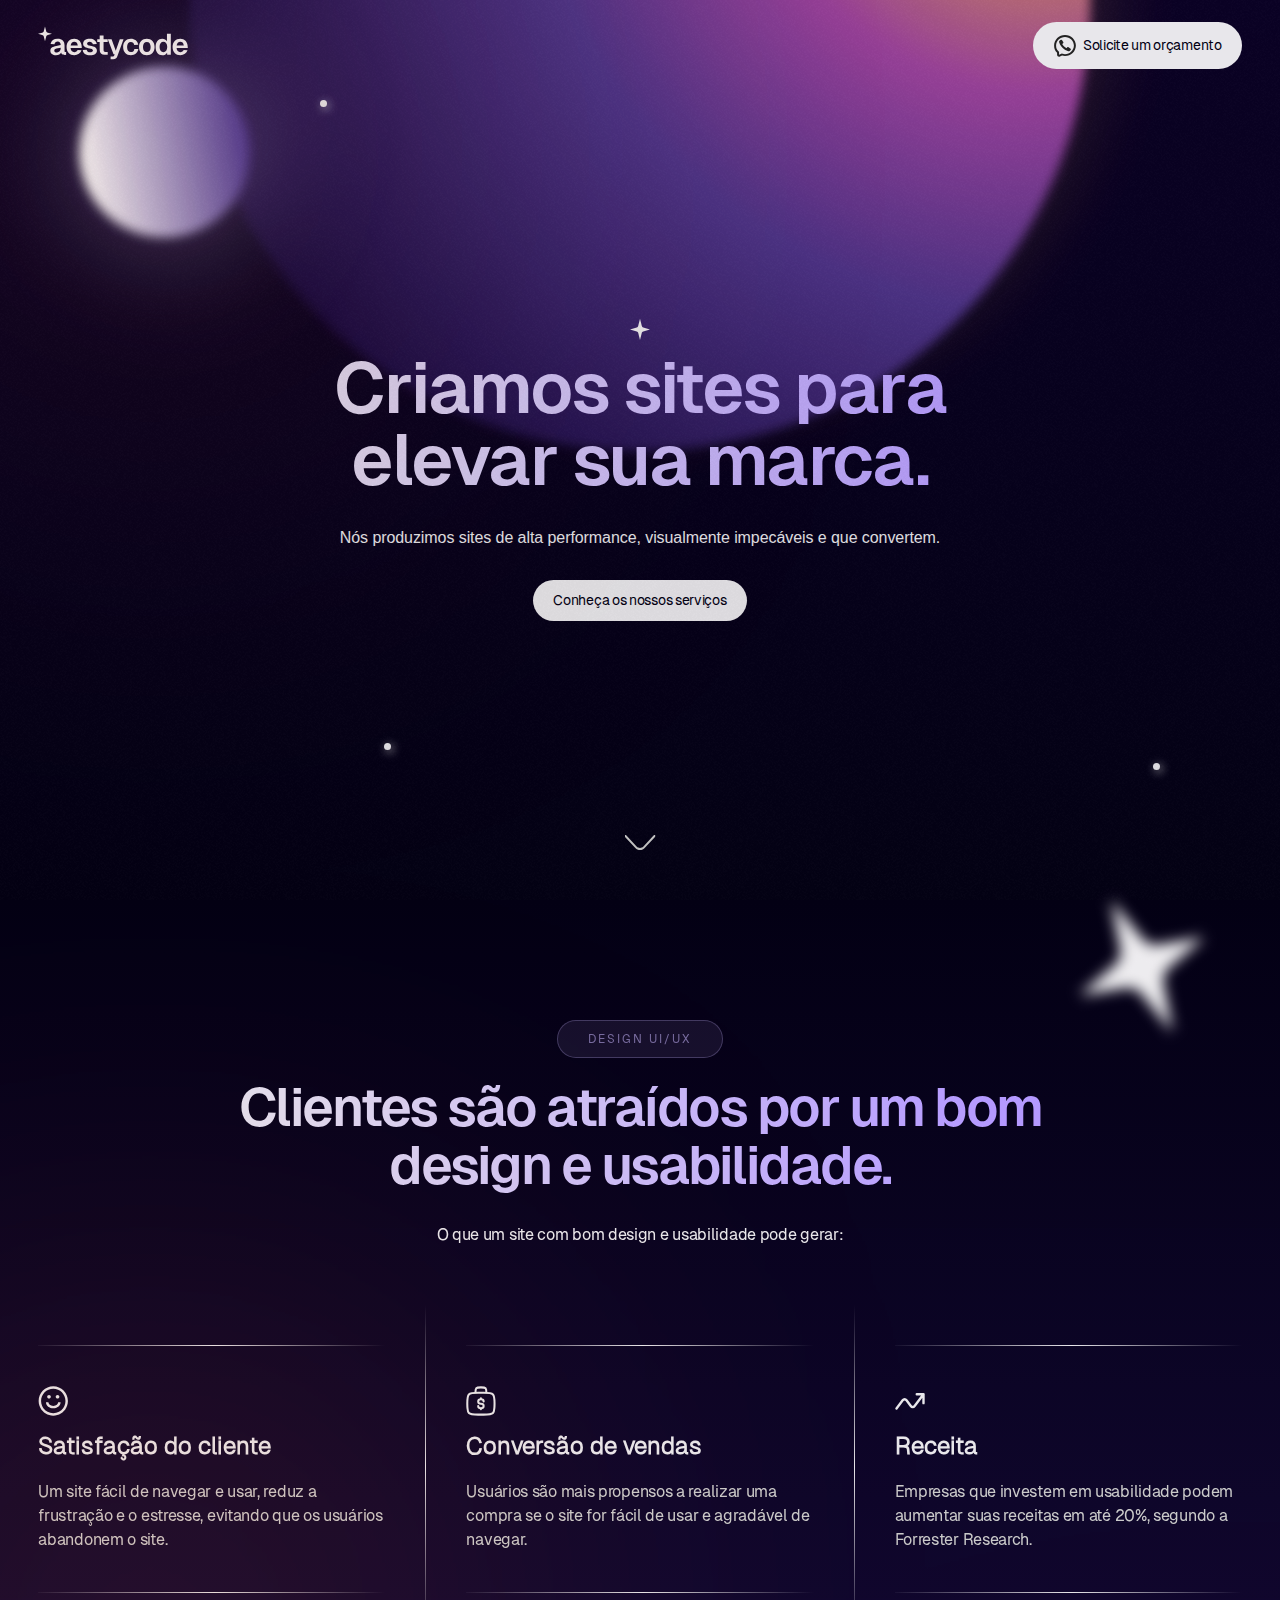
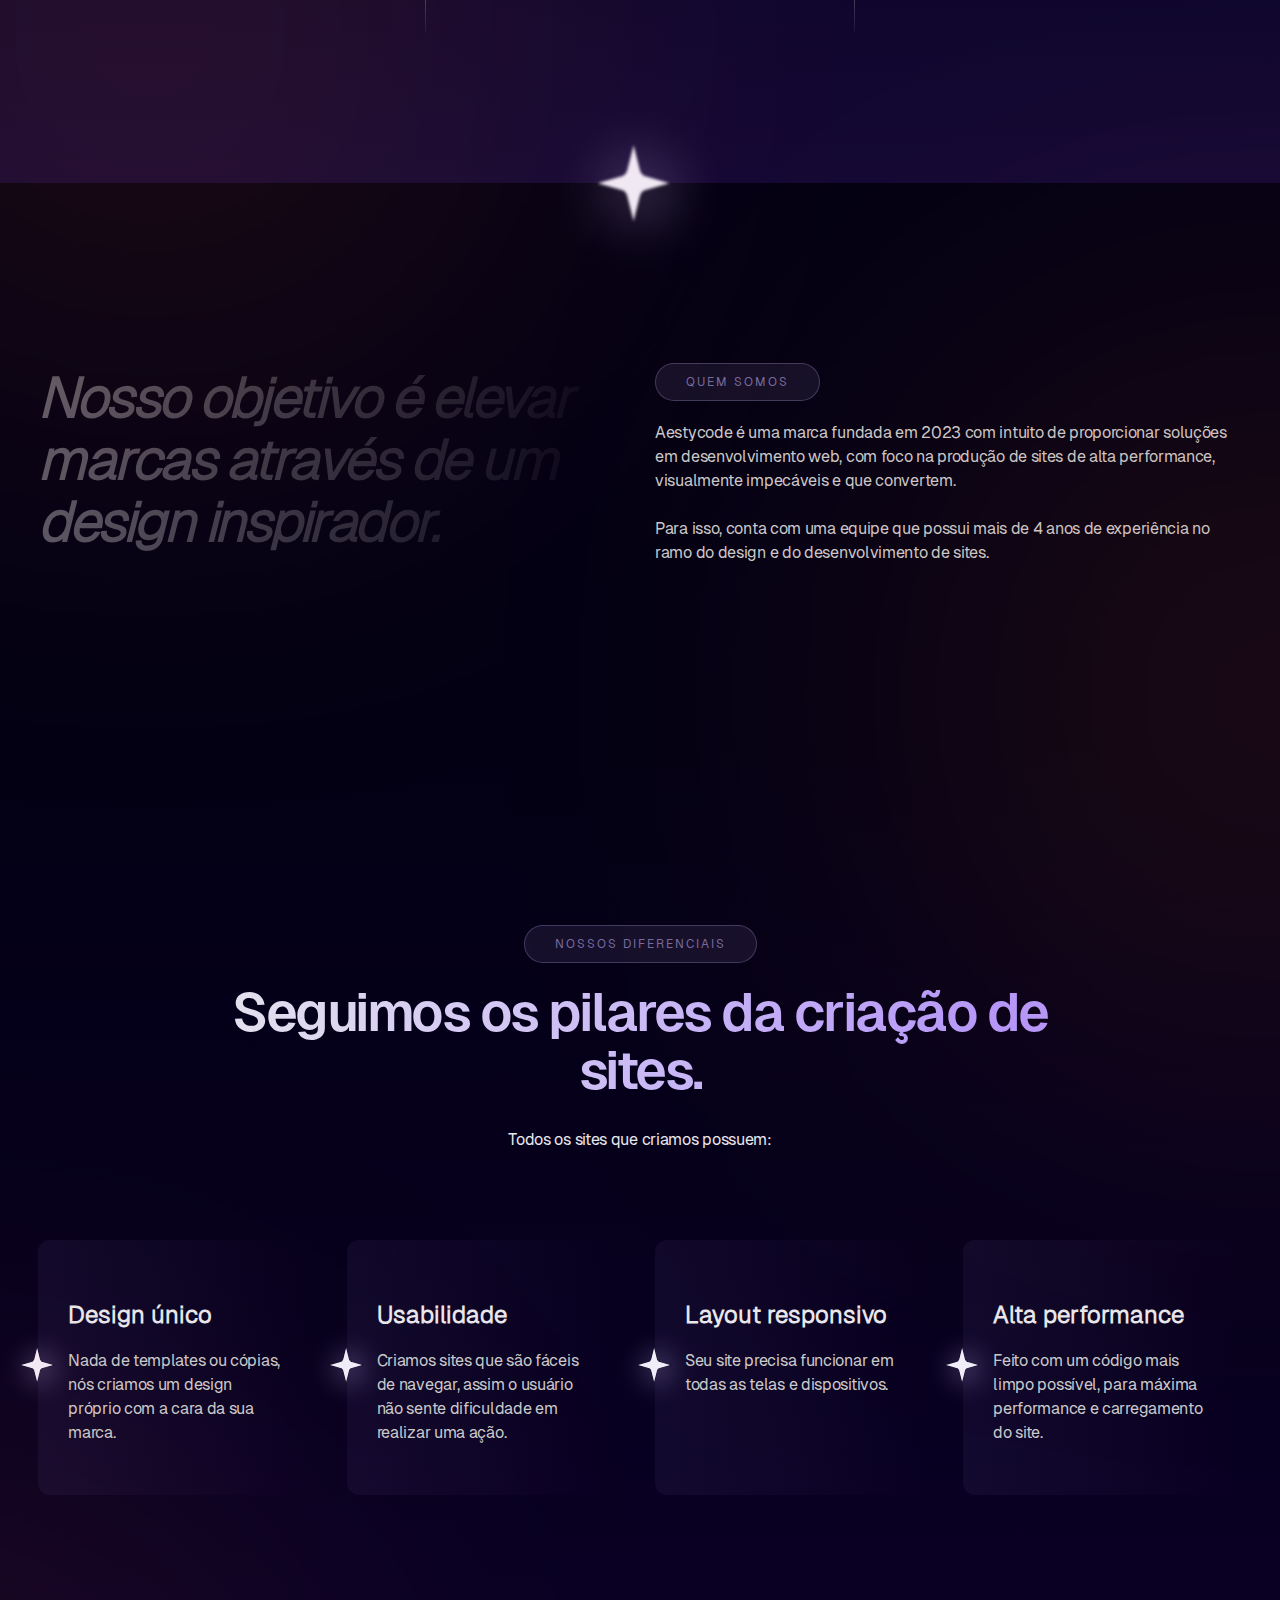
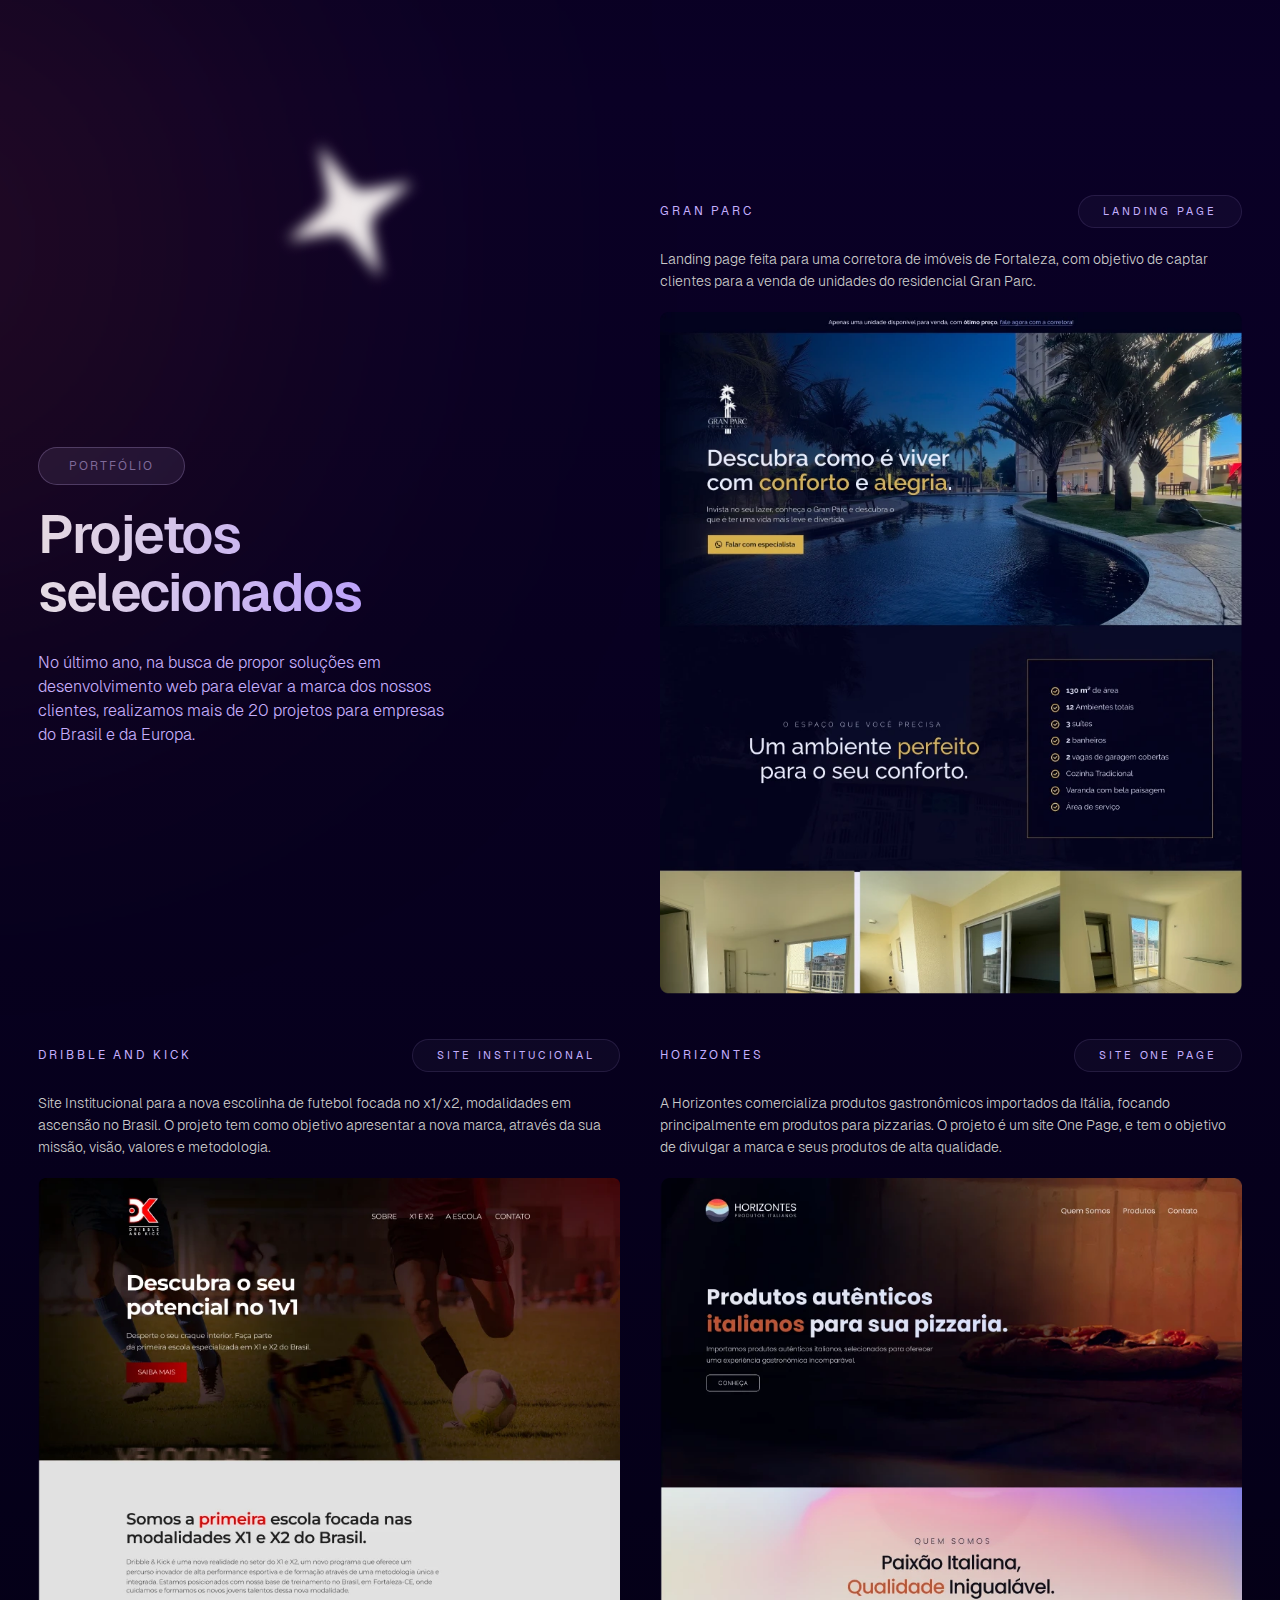
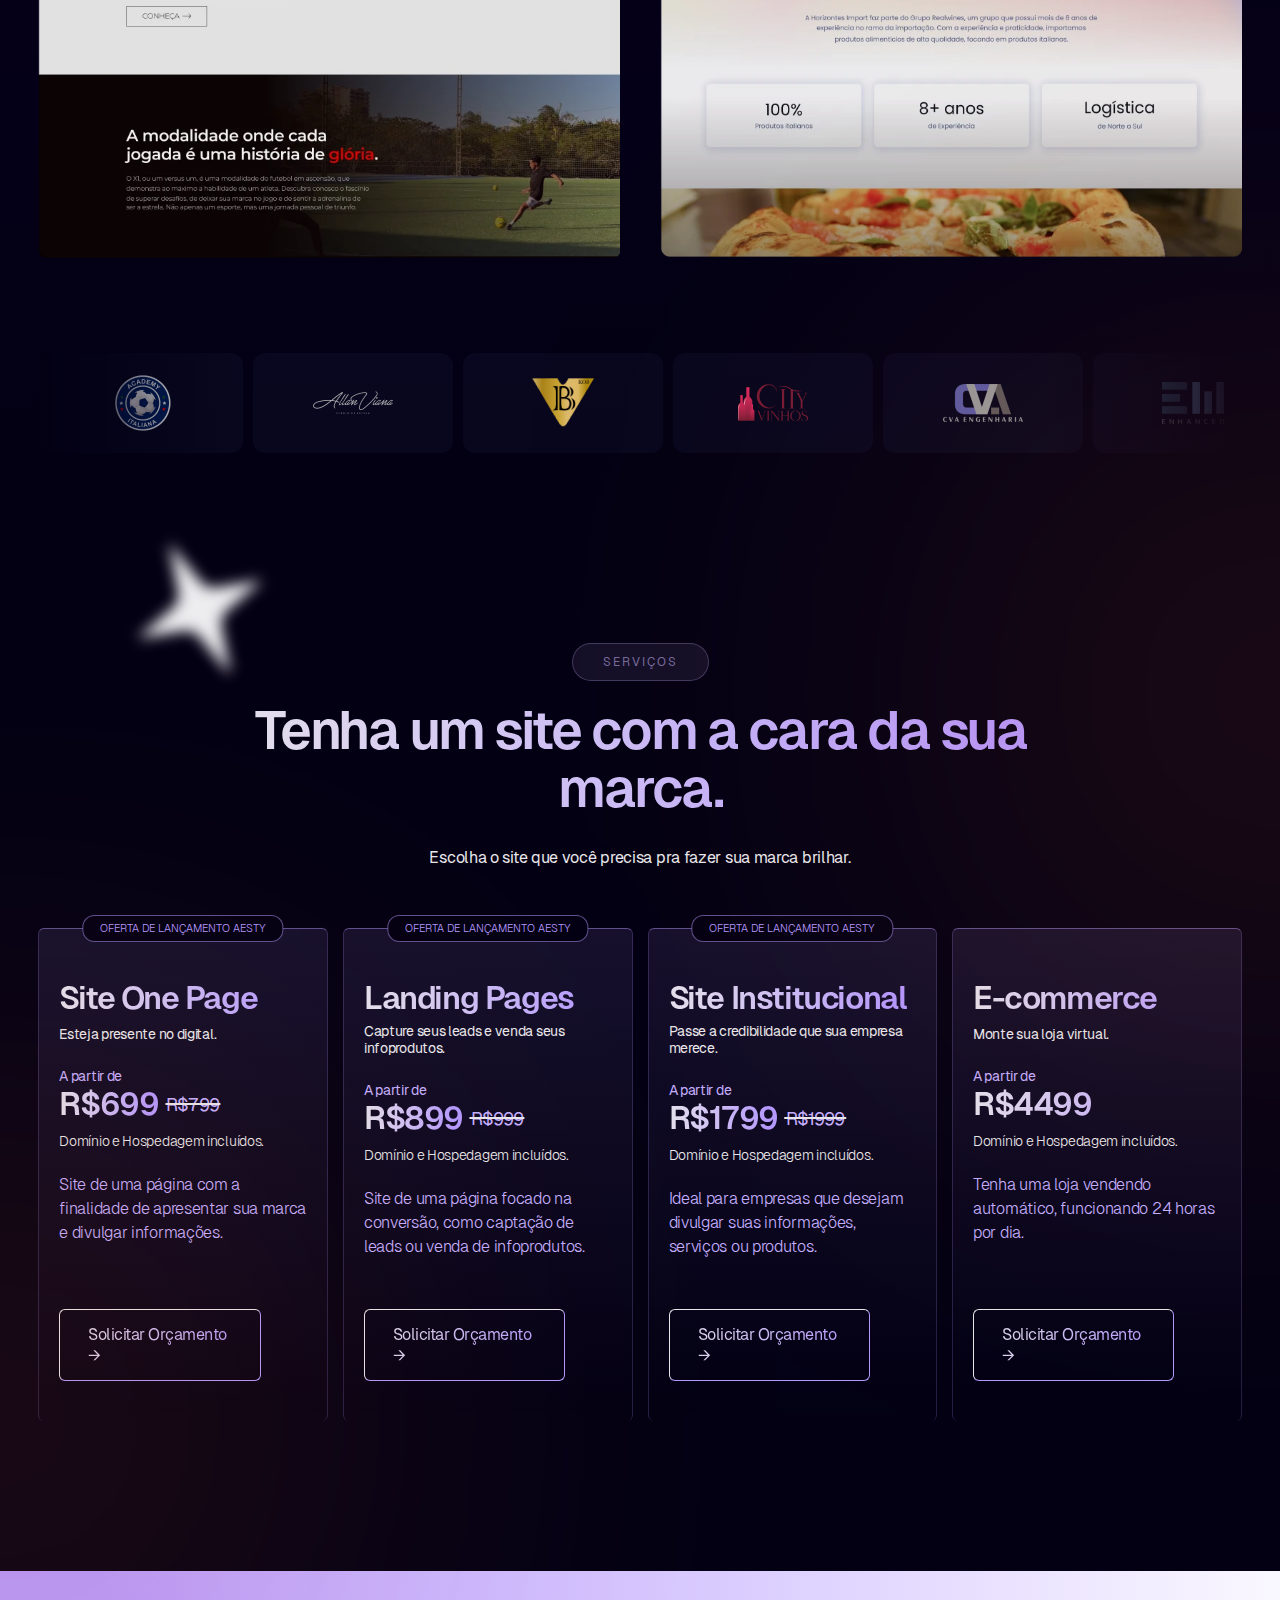
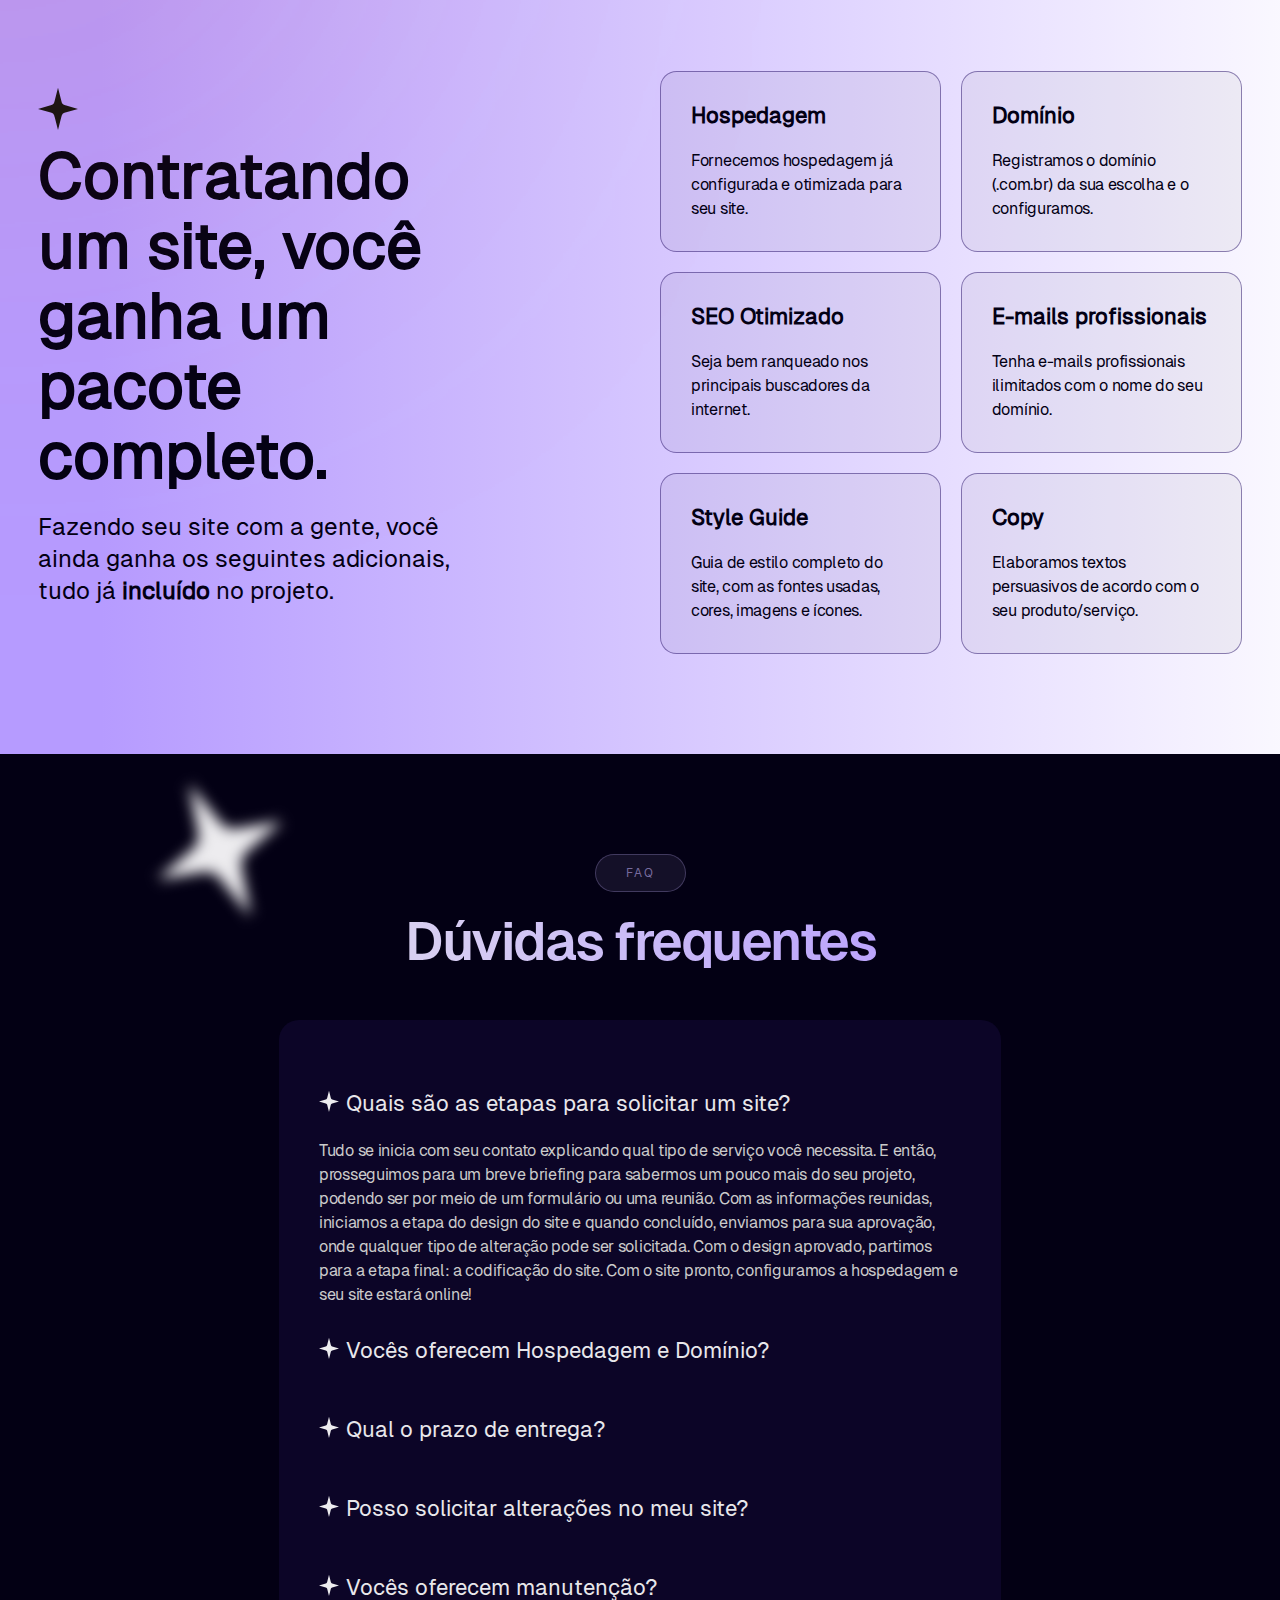
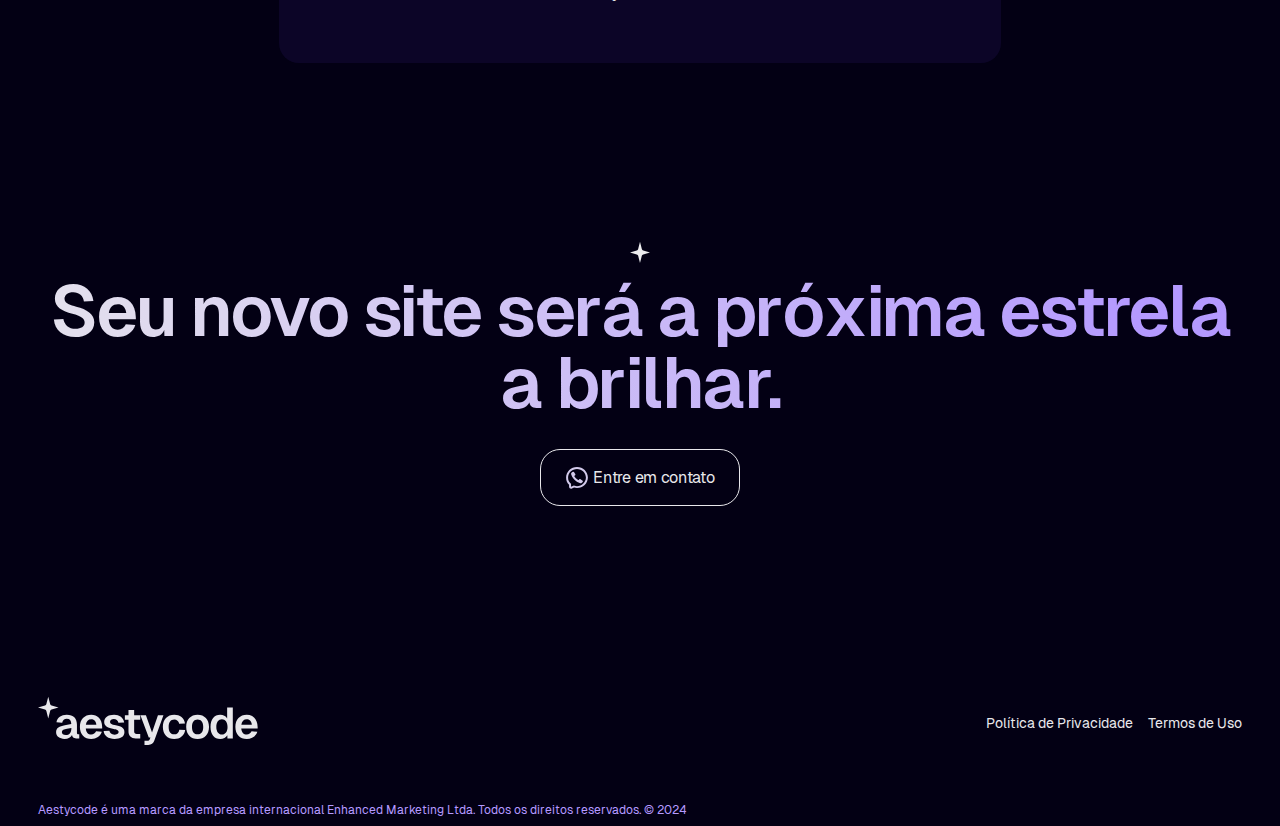
==== commit 08dca826: "responsivo das seções v2" ====
--- a/index.html
+++ b/index.html
@@ -158,6 +158,7 @@
     </article>
 
     <section class="portfolio">
+        <div class="floating-star" style="left: 250px; top: 50px;"></div>
         <div class="container">
             <div class="portfolio__bottom">
                 <div class="portfolio__bottom-heading">
@@ -170,28 +171,28 @@
                         <span class="card__info-title">Gran Parc</span>
                         <span class="card__info-type">Landing Page</span>
                     </div>
+                    <p>Landing page feita para uma corretora de imóveis de Fortaleza, com objetivo de captar clientes para a venda de unidades do residencial Gran Parc.</p>
                     <img draggable="false" style="user-select: none;" src="assets/images/portfolio/granparc-max.webp" alt="Portfolio 1">
-                    <p>Landing page feita para uma corretora de imóveis de Fortaleza, com objetivo de captar clientes para a venda de unidades do residencial Gran Parc.</p>
                 </div>
                 <div class="portfolio__bottom-card">
                     <div class="card__info">
                         <span class="card__info-title">Dribble and Kick</span>
                         <span class="card__info-type">Site Institucional</span>
                     </div>
-                    <img draggable="false" style="user-select: none;" src="assets/images/portfolio/dandk-max.webp" alt="Portfolio 3">
                     <p>Site Institucional para a nova escolinha de futebol focada no x1/x2, modalidades em ascensão no Brasil.
 
                         O projeto tem como objetivo apresentar a nova marca, através da sua missão, visão, valores e metodologia.</p>
+                    <img draggable="false" style="user-select: none;" src="assets/images/portfolio/dandk-max.webp" alt="Portfolio 3">  
                 </div>
                 <div class="portfolio__bottom-card">
                     <div class="card__info">
                         <span class="card__info-title">Horizontes</span>
                         <span class="card__info-type">Site One Page</span>
                     </div>
+                    <p>A Horizontes comercializa produtos gastronômicos importados da Itália, focando principalmente em produtos para pizzarias.
+
+                        O projeto é um site One Page, e tem o objetivo de divulgar a marca e seus produtos de alta qualidade.</p>
                     <img draggable="false" style="user-select: none;" src="assets/images/portfolio/hori-max.webp" alt="Portfolio 2">
-                    <p>A Horizontes comercializa produtos gastronômicos importados da Itália, focando principalmente em produtos para pizzarias.
-
-                        O projeto é um site One Page, e tem o objetivo de divulgar a marca e seus produtos de alta qualidade.</p>
                 </div>
             </div>
             <div class="portfolio__list">
@@ -352,7 +353,7 @@
                 <svg width="40" height="44" viewBox="0 0 138 147" fill="none" xmlns="http://www.w3.org/2000/svg">
                     <path d="M68.9998 0L58.0349 43.1918C56.6971 48.4624 56.0278 51.0977 54.7076 53.2522C53.5392 55.1585 52.0067 56.7837 50.2088 58.0232C48.1779 59.4234 45.6932 60.1333 40.7237 61.5522L2.95639e-05 73.1815L40.7237 84.8109C45.6932 86.2298 48.1779 86.9397 50.2088 88.3399C52.0067 89.5791 53.5392 91.2045 54.7076 93.1113C56.0278 95.2653 56.6971 97.9006 58.0349 103.171L68.9998 146.363L79.9646 103.171C81.3024 97.9006 81.9717 95.2653 83.2919 93.1113C84.4606 91.2045 85.9929 89.5791 87.7903 88.3399C89.8217 86.9397 92.3064 86.2298 97.2758 84.8109L138 73.1815L97.2758 61.5522C92.3064 60.1333 89.8217 59.4234 87.7903 58.0232C85.9929 56.7837 84.4606 55.1585 83.2919 53.2522C81.9717 51.0977 81.3024 48.4624 79.9646 43.1918L68.9998 0Z" fill="#111111"/>
                     </svg>
-                <h2>Deixamos tudo pronto pra você.</h2>
+                <h2>Contratando um site, você ganha um pacote completo.</h2>
                 <span>Fazendo seu site com a gente, você ainda ganha os seguintes adicionais, tudo já <strong>incluído</strong> no projeto.</span>
             </div>
             <div class="adicionais__cards">
@@ -360,17 +361,26 @@
                     <h3>Hospedagem</h3>
                     <p>Fornecemos hospedagem já configurada e otimizada para seu site.</p>
                 </div>
+
+                <div class="adicionais__cards-card">
+                    <h3>Domínio</h3>
+                    <p>Registramos o domínio (.com.br) da sua escolha e o configuramos.</p>
+                </div>
+                <div class="adicionais__cards-card">
+                    <h3>SEO Otimizado</h3>
+                    <p>Seja bem ranqueado nos principais buscadores da internet.</p>
+                </div>
                 <div class="adicionais__cards-card">
                     <h3>E-mails profissionais</h3>
                     <p>Tenha e-mails profissionais ilimitados com o nome do seu domínio.</p>
                 </div>
                 <div class="adicionais__cards-card">
-                    <h3>Domínio</h3>
-                    <p>Registramos o domínio (.com.br) da sua escolha e o configuramos.</p>
-                </div>
-                <div class="adicionais__cards-card">
                     <h3>Style Guide</h3>
                     <p>Guia de estilo completo do site, com as fontes usadas, cores, imagens e ícones.</p>
+                </div>
+                <div class="adicionais__cards-card">
+                    <h3>Copy</h3>
+                    <p>Elaboramos textos persuasivos de acordo com o seu produto/serviço.</p>
                 </div>
             </ul>
         </div>
--- a/assets/css/style.css
+++ b/assets/css/style.css
@@ -1 +1 @@
-@font-face{font-family:"Geist";src:url("/assets/fonts/Geist-Regular.woff2") format("woff2");font-style:normal}@font-face{font-family:"Geist-Bold";src:url("/assets/fonts/Geist-Bold.woff2") format("woff2");font-style:normal}@font-face{font-family:"Geist-Semi-Bold";src:url("/assets/fonts/Geist-SemiBold.woff2") format("woff2");font-style:normal}@font-face{font-family:"Geist-Light";src:url("/assets/fonts/Geist-Light.woff2") format("woff2");font-style:normal}::-moz-selection{background-color:#030014;color:#b499ff;-webkit-text-fill-color:#b499ff}::selection{background-color:#030014;color:#b499ff;-webkit-text-fill-color:#b499ff}*,*::after,*::before{margin:0;padding:0;box-sizing:border-box;scroll-behavior:smooth}html{overflow-x:hidden}body{background-color:#030014;font-family:"Geist",sans-serif;overflow-x:hidden}img{max-width:100%}a{text-decoration:none}.container{max-width:1280px;margin:0 auto}.arrow-down{bottom:50px}.cta-btn{display:flex;justify-content:center;align-items:center;gap:6px;background-color:#e8e7eb;border-radius:49px;padding:12px 20px;color:#e8e7eb;font-family:"Geist",Arial,Helvetica,sans-serif;letter-spacing:-0.3px;font-size:.875rem;color:#030014;z-index:4;transition:all 1s ease}.cta-btn:hover{background-color:#b499ff;box-shadow:1px 1px 10px 4px rgba(169,147,237,.51)}.cta-btn__desktop,.cta-btn__mobile{animation:pulseBorder 2s infinite alternate}.cta-btn__mobile{display:none;justify-content:center;align-items:center;position:fixed;bottom:20px;right:20px;background-color:#e8e7eb;border-radius:50%;width:55px;height:55px;z-index:4;box-shadow:1px 1px 10px 2px rgba(169,147,237,.51)}.cta-btn-services{display:flex;align-items:center;gap:6px;color:#e8e7eb;font-family:"Geist",Arial,Helvetica,sans-serif;letter-spacing:-0.3px;font-size:14px;color:#e8e7eb}.icon-gradiente{z-index:0}.starfall{opacity:0;content:"";display:block;width:6px;height:6px;background-color:#e8e7eb;border-radius:10px;box-shadow:2px 2px 10px rgba(255,255,255,.7);position:absolute}.starfall::after{content:"";display:block;width:50px;height:1px;background:linear-gradient(to right, #E8E7EB 0%, rgba(211, 202, 236, 0) 100%);border-radius:10px;box-shadow:2px 2px 10px rgba(255,255,255,.6);opacity:.5;transform:rotate3d(0, 0, 1, 353deg)}.title-2{color:#e8e7eb;font-family:"Geist-Semi-Bold",Arial,Helvetica,sans-serif;letter-spacing:-2.5px;background:linear-gradient(269deg, #B499FF 7.89%, #E8E7EB 107.36%);background-clip:text;-webkit-background-clip:text;-webkit-text-fill-color:rgba(0,0,0,0);padding-bottom:10px;font-size:3.375rem;letter-spacing:-5%;line-height:58px;width:100%;margin:0 auto}.title-1{color:#e8e7eb;font-family:"Geist-Semi-Bold",Arial,Helvetica,sans-serif;letter-spacing:-2.5px;background:linear-gradient(269deg, #B499FF 7.89%, #E8E7EB 107.36%);background-clip:text;-webkit-background-clip:text;-webkit-text-fill-color:rgba(0,0,0,0);padding-bottom:10px;font-size:4.5rem;line-height:72px;letter-spacing:-7%}.before-title{background-color:rgba(152,138,197,.1176470588);border:1px solid rgba(152,138,197,.3490196078);color:rgba(152,138,197,.7529411765);padding:12px 30px;border-radius:58px;font-size:.75rem;line-height:.75rem;text-transform:uppercase;letter-spacing:2px;margin-bottom:20px;display:inline-block;text-align:center}.lgpd{padding:80px 0;color:#d1d1d1}.lgpd h2{color:#d1d1d1;margin-bottom:20px}.lgpd h3{margin:25px 0px 5px 0}.lgpd a{border:1px solid #d1d1d1;border-radius:10px;text-transform:uppercase;padding:10px 26px;display:inline-block;color:#d1d1d1;font-weight:300;font-size:.875rem;letter-spacing:2px;margin-top:30px;transition:opacity .5s ease}.lgpd a:hover{opacity:.5}.blur{position:absolute;width:300px;height:300px;border-radius:9999px;background-color:rgba(255,95,32,.7254901961);filter:blur(300px);-webkit-filter:blur(300px);z-index:101}.noise{top:0;left:0;position:fixed;background:url("/assets/images/noise.gif");opacity:.06;display:block;height:100vh;width:100vw;z-index:10;pointer-events:none}.floating-star{content:url("/assets/images/Icon_Aesty_White.svg");position:absolute;display:block;transform:rotate(-25deg);transform-origin:top;filter:blur(7px);-webkit-filter:blur(7px);animation:floating 4s alternate infinite}@keyframes arrow-floating{0%{opacity:0}50%{opacity:.75}100%{opacity:0;bottom:20px}}@keyframes floating{100%{top:60px}}@keyframes floating-planet{100%{margin-top:15px}}@keyframes pulse{0%,100%{opacity:1}50%{opacity:0}}@keyframes pulseBorder{0%{box-shadow:none}100%{box-shadow:1px 1px 14px 1px #a993ed}}@keyframes movement{0%{right:0;transform:rotate(0);transform-origin:top;opacity:0;visibility:visible}50%{opacity:1}100%{right:100%;transform:rotate(360deg);opacity:0}}@keyframes falling{0%{top:0}50%{opacity:.4}100%{top:100%;opacity:0}}@keyframes falling-down{0%{right:12%;top:20%;opacity:0}25%{opacity:1}50%{opacity:.4}100%{right:100%;top:70%;opacity:0}}@keyframes shining{0%{opacity:.3}100%{opacity:.7}}@keyframes rotate{100%{transform:rotateY(180deg)}}@keyframes rotateX{100%{transform:rotate(360deg)}}@keyframes fade-down{0%{transform:translateY(-15%)}100%{transform:translateY(0%)}}@keyframes slide{0%{transform:translate(0, 0)}100%{transform:translate(-1600px, 0)}}header{position:fixed;background:rgba(0,0,0,0);display:block;z-index:100;width:100%;height:90px;transition:background-color .5s ease}header nav{height:100%;width:100%;display:flex;justify-content:space-between;align-items:center}header.scrolled{backdrop-filter:blur(2px);-webkit-backdrop-filter:blur(2px);background-color:rgba(8,2,26,.4392156863)}.hero{background:linear-gradient(360deg, #030014 0%, #0A0026 100%);width:100%;position:relative}.hero .planet{content:"";display:block;width:32px;height:32px;background-color:#e8e7eb;border-radius:50%;box-shadow:2px 2px 10px rgba(110,110,110,.7);position:absolute}.hero .star{position:absolute;content:"";display:block;width:7px;height:7px;background-color:#e8e7eb;border-radius:10px;box-shadow:2px 2px 10px rgba(255,255,255,.7)}.hero__content{display:flex;justify-content:center;align-items:center;width:70%;margin:0 auto;height:100vh}.hero__content-left{flex:1.4;display:flex;justify-content:center;flex-direction:column;align-content:center;text-align:center}.hero__content-left h1{z-index:4;position:relative;display:flex;flex-direction:column-reverse}.hero__content-left h1::after{content:url("/assets/images/Icon_Mini.svg");animation:shining infinite 1s alternate}.hero__content-left p{margin-top:20px;margin-bottom:30px;color:#e8e7eb;font-family:"Geist Light",Arial,Helvetica,sans-serif;letter-spacing:-0.075px;font-size:1rem;line-height:1.5rem;z-index:4;width:100%}.hero__content-left a{align-self:center}.hero__content-right{flex:1}.hero .arrow-down{animation:arrow-floating 2s infinite ease;position:absolute;bottom:50px;left:50%;transform:translateX(-50%);-webkit-user-select:none;-moz-user-select:none;user-select:none}.hero .logo-floating{position:absolute;left:80px;bottom:120px}.hero .big-planet{display:block;margin:0 auto;width:901px;height:901px;flex-shrink:0;border-radius:50%;background:radial-gradient(105.26% 105.26% at 87.42% 84.25%, #DD9D35 0%, #C67A6E 18%, #9D429E 32%, #4E3388 55%, #120539 98%);box-shadow:35px 25px 61.8px -7px rgba(213,144,76,.14);position:absolute;top:-50%;left:50%;transform:translateX(-50%) rotate(290deg);filter:blur(5.5px);-webkit-filter:blur(5.5px);animation:floating-planet 3s alternate infinite ease-in-out}.hero .big-planet::before{content:"";display:block;width:31px;height:31px;flex-shrink:0;background:linear-gradient(325deg, #402300 22.32%, #E8AA5C 90.43%);fill:linear-gradient(325deg, #402300 22.32%, #E8AA5C 90.43%);filter:drop-shadow(0px 8px 61.8px #CE865C) blur(1.2999999523px);border-radius:50%;position:absolute;z-index:-1;bottom:0;right:10px}.hero .big-planet::after{content:"";display:block;width:171px;height:171px;flex-shrink:0;background:linear-gradient(150deg, #FFF 13.8%, #4F3993 85.96%);filter:drop-shadow(0px 4px 61.8px rgba(157, 144, 200, 0.51));border-radius:50%;position:absolute;top:-30px;left:60px;z-index:-1}.beneficios{background:linear-gradient(to bottom, #030014, rgba(22, 10, 58, 0.8784313725));background-position:top;background-repeat:no-repeat;background-size:cover;display:flex;justify-content:center;align-items:center;flex-direction:column;position:relative;padding-block:120px}.beneficios__upper{margin-bottom:60px;text-align:center}.beneficios__upper h2{margin-bottom:20px}.beneficios__upper p{color:#e8e7eb;font-family:"Geist",Arial,Helvetica,sans-serif;letter-spacing:-0.3px}.beneficios__bottom{display:grid;grid-template-columns:1fr 1px 1fr 1px 1fr;justify-content:center;gap:40px;margin-bottom:30px}.beneficios__bottom .line{width:1px;height:100%;content:"";display:block;background:linear-gradient(360deg, rgba(3, 0, 20, 0) -2.46%, #E8E7EB 50.82%, rgba(3, 0, 20, 0) 100%)}.beneficios__bottom-card{padding:40px 0}.beneficios__bottom-card h3{font-family:"Geist-Light",Arial,Helvetica,sans-serif;margin-top:10px;margin-bottom:20px;color:#e8e7eb;font-size:1.5rem}.beneficios__bottom-card p{color:#e8e7eb;font-family:"Geist",Arial,Helvetica,sans-serif;letter-spacing:-0.3px;font-weight:lighter;font-size:1rem;line-height:1.5rem;color:#cacaca}.quemsomos{padding-block:180px;background-color:#030014;position:relative}.quemsomos img{position:absolute;top:-95px;left:50%;transform:translateX(-50%);filter:blur(1.5px);-webkit-filter:blur(1.5px)}.quemsomos .container{display:flex;justify-content:space-around;align-items:center;gap:30px}.quemsomos__left,.quemsomos__right{flex:1}.quemsomos h2{background:linear-gradient(100deg, #E8E7EB, #030014);background-clip:text;-webkit-background-clip:text;-webkit-text-fill-color:rgba(0,0,0,0);font-size:3.5rem;line-height:62px;opacity:.4;font-family:"Geist-Light"}.quemsomos p{color:#e8e7eb;font-family:"Geist",Arial,Helvetica,sans-serif;letter-spacing:-0.3px;color:#cacaca;line-height:1.5rem;font-size:1rem}.wrapper{background:#160a3a;background:linear-gradient(240deg, rgb(22, 10, 58), #3c4c84, #242a4d, rgb(22, 10, 58));padding-block:100px}.wrapper .container{display:flex;align-items:center;gap:40}.wrapper__text{flex:1;display:flex;justify-content:flex-start;align-items:flex-start;flex-direction:column;height:100%}.wrapper__text span{margin-top:20px;display:block;text-align:left;font-size:2.5rem;color:#e8e7eb;font-family:"Geist-Light"}.wrapper__star{flex:1;position:relative}.wrapper__star .planet{content:"";display:block;width:32px;height:32px;background-color:#e8e7eb;border-radius:50%;box-shadow:2px 2px 10px rgba(110,110,110,.7);position:absolute;right:0;top:-200px}.wrapper__star .star{position:absolute;content:"";display:block;width:7px;height:7px;background-color:#e8e7eb;border-radius:10px;box-shadow:2px 2px 10px rgba(255,255,255,.7)}.wrapper__star img{position:absolute;right:0;top:0;transform:translateY(-50%);animation:movement 10s alternate-reverse 1.5s infinite;visibility:hidden}.diferenciais{background:linear-gradient(180deg, #030014 0%, #0A0026 100%);background-size:cover;background-position:center;padding-block:180px;display:flex;justify-content:center;align-items:center;flex-direction:column}.diferenciais__upper{text-align:center;margin-bottom:90px}.diferenciais__upper h2{margin-bottom:20px}.diferenciais__upper p{color:#e8e7eb;font-family:"Geist",Arial,Helvetica,sans-serif;letter-spacing:-0.3px}.diferenciais__bottom{display:grid;margin-top:60px;grid-template-columns:repeat(4, 1fr);gap:30px}.diferenciais__bottom-card{padding:50px 30px;position:relative;margin-bottom:20px;border-radius:12px;background:linear-gradient(90deg, rgba(180, 153, 255, 0.06) 5.07%, transparent)}.diferenciais__bottom-card h3{font-family:"Geist-Light",Arial,Helvetica,sans-serif;margin-top:10px;margin-bottom:20px;color:#e8e7eb;font-size:1.5rem}.diferenciais__bottom-card img{position:absolute;transform:translateY(-50%);left:-43px;top:50%}.diferenciais__bottom-card p{color:#e8e7eb;font-family:"Geist",Arial,Helvetica,sans-serif;letter-spacing:-0.3px;font-weight:lighter;font-size:1rem;line-height:1.5rem;color:#cacaca}.portfolio{background:linear-gradient(360deg, #030014 0%, #0A0026 100%);padding-top:100px;position:relative}.portfolio__bottom{display:grid;grid-template-columns:repeat(2, 1fr);justify-content:center;gap:30px;row-gap:40px}.portfolio__bottom-heading{display:flex;flex-direction:column;justify-content:center}.portfolio__bottom-heading .before-title{align-self:flex-start}.portfolio__bottom-heading p{margin-top:20px;color:#e8e7eb;font-family:"Geist",Arial,Helvetica,sans-serif;letter-spacing:-0.3px;color:#c4afff;font-size:16px;line-height:24px;letter-spacing:normal;font-family:"Geist-Light",Arial,Helvetica,sans-serif;width:70%}.portfolio__bottom-card .card__info{margin-bottom:20px;display:flex;justify-content:space-between;align-items:center}.portfolio__bottom-card .card__info-title{color:#e8e7eb;font-family:"Geist",Arial,Helvetica,sans-serif;letter-spacing:-0.3px;color:#c4afff;font-size:.75rem;letter-spacing:2.88px;text-transform:uppercase}.portfolio__bottom-card .card__info-type{text-align:center;color:#c4afff;font-size:.675rem;letter-spacing:2.88px;text-transform:uppercase;padding:9px 24px;border-radius:68px;border:1px solid rgba(196,175,255,.12);background:rgba(196,175,255,.04)}.portfolio__bottom-card img{transition:transform 1s ease,opacity 1s ease;border-radius:6px;-o-object-fit:cover;object-fit:cover;width:100%}.portfolio__bottom-card img:hover{transform:scale(1.05)}.portfolio__bottom-card p{margin-top:20px;color:#e8e7eb;font-family:"Geist",Arial,Helvetica,sans-serif;letter-spacing:-0.3px;color:#cacaca;font-size:14px;line-height:22px;letter-spacing:normal;font-family:"Geist-Light",Arial,Helvetica,sans-serif}.portfolio__list{margin-block:90px;width:100%;display:flex;justify-content:flex-start;align-items:flex-start;overflow-x:scroll;position:relative}.portfolio__list:hover .portfolio__list-itens{animation-play-state:paused}.portfolio__list::-webkit-scrollbar{display:none}.portfolio__list::before,.portfolio__list::after{position:absolute;content:"";display:block;width:200px;height:100%;top:0;z-index:2}.portfolio__list::before{left:0;background:linear-gradient(to left, transparent, #030014)}.portfolio__list::after{right:0;background:linear-gradient(to right, transparent, #030014)}.portfolio__list-itens{width:100%;display:flex;justify-content:flex-start;align-items:flex-start;animation:slide 30s linear infinite}.portfolio__list-item{width:200px;background-color:rgba(44,55,95,.1333333333);min-width:200px;display:flex;align-items:center;justify-content:center;height:100px;border-radius:12px;margin:0 5px}.servicos{background:linear-gradient(to top, #030014, #030014);background-size:cover;background-position:top center;background-repeat:no-repeat;padding-block:100px;position:relative;scroll-margin-top:90px}.servicos .container{display:flex;flex-direction:column;gap:50px}.servicos__upper{text-align:center;margin-bottom:60px}.servicos__upper svg{animation:shining alternate infinite 1s}.servicos__grid{display:grid;grid-template-columns:repeat(4, 1fr);justify-content:center;gap:10px}.servicos__grid .servicos__card{border-radius:6px;background:linear-gradient(180deg, rgba(180, 153, 255, 0.11) 0.65%, transparent);display:flex;justify-content:space-between;flex-direction:column;height:100%;border-top:1px solid rgba(180,153,255,.5215686275);border-inline:1px solid rgba(180,153,255,.2);transition:all .7s ease-in-out;position:relative}.servicos__grid .servicos__card:not(:last-child)::before{border-radius:12px;content:"OFERTA DE LANÇAMENTO AESTY";font-size:.675rem;display:block;width:80%;height:auto;text-align:center;background:#030014;color:#b499ff;font-family:"Geist-Light",Arial,Helvetica,sans-serif;padding:6px 14px;top:-14px;border:1px solid #b499ff;left:50%;transform:translateX(-50%);position:absolute}.servicos__grid .servicos__card-text{padding:50px 20px}.servicos__grid .servicos__card-text .servicos__subheading{display:inline-block;color:#e8e7eb;font-family:"Geist",Arial,Helvetica,sans-serif;letter-spacing:-0.3px;color:#e8e7eb;font-size:.875rem;margin-bottom:25px}.servicos__grid .servicos__card-text h3{color:#e8e7eb;font-family:"Geist-Semi-Bold",Arial,Helvetica,sans-serif;letter-spacing:-2.5px;background:linear-gradient(269deg, #B499FF 7.89%, #E8E7EB 107.36%);background-clip:text;-webkit-background-clip:text;-webkit-text-fill-color:rgba(0,0,0,0);padding-bottom:10px;color:#e8e7eb;font-size:32px;letter-spacing:-1.4px;padding-bottom:0;margin-bottom:5px}.servicos__grid .servicos__card-text p{color:#e8e7eb;font-family:"Geist",Arial,Helvetica,sans-serif;letter-spacing:-0.3px;font-size:1rem;font-family:"Geist-Light",Arial,Helvetica,sans-serif;line-height:1.5rem;color:#c4afff}.servicos__grid .servicos__card-text .servicos__preco{display:flex;flex-direction:column;margin-bottom:20px}.servicos__grid .servicos__card-text .servicos__preco-apartir{color:#e8e7eb;font-family:"Geist",Arial,Helvetica,sans-serif;letter-spacing:-0.3px;color:#c4afff;font-size:.875rem}.servicos__grid .servicos__card-text .servicos__preco-precos{display:flex;align-items:center;gap:8px}.servicos__grid .servicos__card-text .servicos__preco-promo{color:#c4afff;font-size:18px;letter-spacing:-0.9px;position:relative}.servicos__grid .servicos__card-text .servicos__preco-promo::after{display:block;background-color:#e8e7eb;width:105%;height:2px;content:"";position:absolute;top:50%;left:50%;transform:translate(-50%, -50%)}.servicos__grid .servicos__card-text .servicos__preco-valor{color:#e8e7eb;font-family:"Geist-Semi-Bold",Arial,Helvetica,sans-serif;letter-spacing:-2.5px;background:linear-gradient(269deg, #B499FF 7.89%, #E8E7EB 107.36%);background-clip:text;-webkit-background-clip:text;-webkit-text-fill-color:rgba(0,0,0,0);padding-bottom:10px;padding-bottom:0;font-size:32px;letter-spacing:-1.429px}.servicos__grid .servicos__card-text .servicos__preco p{color:#e8e7eb;font-family:"Geist",Arial,Helvetica,sans-serif;letter-spacing:-0.3px;color:#e8e7eb;font-size:.875rem;margin-top:5px;font-family:"Geist-Light",Arial,Helvetica,sans-serif}.servicos__grid .servicos__card .cta-btn-outline{display:inline-block;color:#e8e7eb;font-family:"Geist-Semi-Bold",Arial,Helvetica,sans-serif;letter-spacing:-2.5px;background:linear-gradient(269deg, #B499FF 7.89%, #E8E7EB 107.36%);background-clip:text;-webkit-background-clip:text;-webkit-text-fill-color:rgba(0,0,0,0);padding-bottom:10px;font-size:1rem;letter-spacing:-0.5px;font-family:"Geist",Arial,Helvetica,sans-serif;padding:14px 28px;border-left:1px solid #e8e7eb;border-right:1px solid #b499ff;border-top:1px solid #e8e7eb;border-bottom:1px solid #b499ff;border-radius:6px;width:70%;margin-left:20px;margin-bottom:40px;transition:transform 2s ease}.servicos__grid .servicos__card .cta-btn-outline:hover{transform:translateY(15%)}.adicionais{background-color:#c3afff;padding-block:100px}.adicionais .container{display:flex;gap:40px;align-items:center}.adicionais__text{flex:1;display:flex;flex-direction:column}.adicionais__text h2{color:#030014;font-size:4rem;margin-bottom:20px;margin-top:10px;width:80%;line-height:70px}.adicionais__text span{display:inline-block;font-size:1.5rem;line-height:2rem;width:80%;color:#030014;margin-bottom:30px}.adicionais__cards{flex:1;display:grid;grid-template-columns:repeat(2, 1fr);gap:20px}.adicionais__cards-card{padding:30px;border-radius:16.52px;border:1.502px solid var(--stroke, rgba(34, 13, 102, 0.49));background:rgba(18,18,19,.0470588235)}.adicionais__cards-card h3{margin-bottom:20px;color:#030014;font-size:1.375rem}.adicionais__cards-card p{color:#e8e7eb;font-family:"Geist",Arial,Helvetica,sans-serif;letter-spacing:-0.3px;font-weight:lighter;font-size:1rem;line-height:1.5rem;color:#030014}.faq{background:linear-gradient(to bottom, #030014, #030014),url("/assets/images/wp-stars.jpg");background-size:cover;padding-top:100px;padding-bottom:40px;position:relative}.faq .container{display:flex;flex-direction:column;align-items:center;justify-content:center}.faq h2{margin-bottom:40px;text-align:center}.faq-lista{display:flex;flex-direction:column;width:60%;background-color:rgba(22,10,58,.5137254902);padding:40px;border-radius:20px}.faq-lista dt{display:flex;gap:7px;margin-top:30px;margin-bottom:20px;color:#e8e7eb;font-size:1.375rem;cursor:pointer;transition:opacity .5s ease}.faq-lista dt:hover{opacity:.5}.faq-lista dt::before{content:url("/assets/images/Icon_Mini.svg")}.faq-lista dt.active::before{animation:rotate .4s forwards ease}.faq-lista dd{display:none;color:#e8e7eb;font-family:"Geist",Arial,Helvetica,sans-serif;letter-spacing:-0.3px;color:#cacaca;font-size:.875rem;line-height:22px}.faq-lista dd.active{display:block;animation:fade-down .4s forwards ease}.cta-wrapper{background:linear-gradient(to top, #030014, #030014);padding-top:100px;padding-bottom:150px;position:relative}.cta-wrapper__content{display:flex;flex-direction:column;align-items:center;justify-content:center}.cta-wrapper__content span{text-align:center;margin-bottom:20px;position:relative;display:flex;flex-direction:column-reverse}.cta-wrapper__content span::after{content:url("/assets/images/Icon_Mini.svg");animation:shining infinite 1s alternate}.cta-wrapper__content a{color:#e8e7eb;font-family:"Geist",Arial,Helvetica,sans-serif;letter-spacing:-0.3px;color:#e8e7eb;border:1px solid #e8e7eb;border-radius:20px;padding:16px 24px;display:flex;align-items:center;gap:4px;transition:box-shadow .5s ease}.cta-wrapper__content a:hover{box-shadow:1px 1px 10px 4px rgba(169,147,237,.51)}footer{background-color:#030014;padding-block:40px}footer .footer-menu{display:flex;justify-content:space-between;align-items:center}footer .footer-menu__politicas{display:flex;gap:15px}footer .footer-menu__politicas a{color:#e8e7eb;font-size:.875rem}.copy{padding-block:7px}.copy span{font-size:.75rem;color:#b499ff}@media(min-width: 1366px){.hero .big-planet{width:1301px;height:1301px}}@media(max-width: 1280px){.container{padding:0 3%}}@media(max-width: 960px){.hero .big-planet{top:-30%}.hero__content-left br{display:none}.beneficios__bottom{gap:20px}.quemsomos h2{font-size:2.5rem;line-height:48px}.diferenciais__bottom{grid-template-columns:repeat(2, 1fr);gap:30px;row-gap:60px}.portfolio__bottom{grid-template-columns:repeat(2, 1fr);gap:30px}.portfolio__bottom img:nth-child(1),.portfolio__bottom img:nth-child(2){grid-column:1/3}.servicos .container{gap:20px}}@media(max-width: 767px){.title-1{font-size:3.25rem;line-height:54px;letter-spacing:-1.7px}.title-2{width:100%}.hero .big-planet{width:501px;height:501px;top:0%}.hero__content-left p{font-size:1rem;line-height:1.5rem;width:100%;margin-top:10px}.beneficios__bottom{grid-template-columns:repeat(2, 1fr)}.beneficios__bottom-card:last-child{grid-column:-3/-1}.quemsomos{padding-block:100px}.quemsomos .container{flex-direction:column;align-items:center;justify-content:center;text-align:center;gap:50px}.quemsomos p{width:100%}.wrapper{padding-block:90px}.wrapper__text{flex:2}.wrapper__text span{font-size:1.5rem}.wrapper__star .planet{top:30px}.wrapper__star img{display:none}.servicos .container{flex-direction:column;gap:30px}.servicos__grid{grid-template-columns:1fr 1fr;grid-template-rows:auto}.servicos__grid .servicos__card:first-child{grid-column:1/3}.servicos__grid .servicos__card:nth-child(1),.servicos__grid .servicos__card:nth-child(2){grid-row:auto}.servicos__grid .servicos__card:nth-child(3),.servicos__grid .servicos__card:nth-child(4){grid-row:auto}.adicionais{padding-block:60px}.adicionais .container{flex-direction:column;gap:20px}.adicionais__text span{width:100%}.adicionais__cards{gap:10px}.adicionais__cards-card{padding:20px}.faq{padding-top:90px}.faq-lista{width:100%}}@media(max-width: 576px){.floating-star{width:60px;filter:blur(3px);-webkit-filter:blur(3px)}.title-2{font-size:2.5rem;line-height:3rem}header{height:75px}header nav{justify-content:center}header nav .cta-btn__desktop{display:none}.hero .planet,.hero .star{display:none}.hero__content{flex-direction:column;width:100%}.hero__content-left{justify-content:center;align-items:center;text-align:center}.hero__content-left a{align-self:center}.cta-btn__mobile{display:flex}.icon-gradiente{display:none}.arrow-down{bottom:80px}.beneficios__bottom{grid-template-columns:1fr}.beneficios__bottom-card:last-child{grid-column:auto}.wrapper__text{display:flex;justify-content:center;align-items:center}.wrapper__text span{text-align:center;font-size:1.5rem}.wrapper__star{display:none}.diferenciais{padding-block:100px}.diferenciais__bottom{grid-template-columns:1fr;text-align:center}.diferenciais__bottom-card{margin:0 20px}.diferenciais__bottom-card:last-child{margin-bottom:20px}.portfolio__bottom{grid-template-columns:1fr;gap:20px}.portfolio__bottom img:nth-child(1),.portfolio__bottom img:nth-child(2){grid-column:auto}.servicos{padding-top:0}.servicos__grid{grid-template-columns:1fr}.servicos__grid .servicos__card:first-child{grid-column:auto}.servicos__grid .servicos__card:first-child h3{font-size:2.5rem}.servicos__grid .servicos__card:first-child::before{left:50%;transform:translateX(-50%)}.adicionais__text h2{font-size:2.5rem;line-height:48px}.adicionais__text span{font-size:1.25rem;margin-bottom:15px}footer{padding-block:20px}footer .footer-menu{flex-direction:column;gap:40px}}@media(max-width: 400px){.adicionais h2{width:100%}.adicionais__cards{grid-template-columns:1fr}.title-1{font-size:2.5rem;line-height:44px}.title-2{font-size:2.5rem;line-height:44px}}/*# sourceMappingURL=style.css.map */+@font-face{font-family:"Geist";src:url("/assets/fonts/Geist-Regular.woff2") format("woff2");font-style:normal}@font-face{font-family:"Geist-Bold";src:url("/assets/fonts/Geist-Bold.woff2") format("woff2");font-style:normal}@font-face{font-family:"Geist-Semi-Bold";src:url("/assets/fonts/Geist-SemiBold.woff2") format("woff2");font-style:normal}@font-face{font-family:"Geist-Light";src:url("/assets/fonts/Geist-Light.woff2") format("woff2");font-style:normal}::-moz-selection{background-color:#030014;color:#b499ff;-webkit-text-fill-color:#b499ff}::selection{background-color:#030014;color:#b499ff;-webkit-text-fill-color:#b499ff}*,*::after,*::before{margin:0;padding:0;box-sizing:border-box;scroll-behavior:smooth}html{overflow-x:hidden}body{background-color:#030014;font-family:"Geist",sans-serif;overflow-x:hidden}img{max-width:100%}a{text-decoration:none}.container{max-width:1280px;margin:0 auto}.arrow-down{bottom:50px}.cta-btn{display:flex;justify-content:center;align-items:center;gap:6px;background-color:#e8e7eb;border-radius:49px;padding:12px 20px;color:#e8e7eb;font-family:"Geist",Arial,Helvetica,sans-serif;letter-spacing:-0.3px;font-size:.875rem;color:#030014;z-index:4;transition:all 1s ease}.cta-btn:hover{background-color:#b499ff;box-shadow:1px 1px 10px 4px rgba(169,147,237,.51)}.cta-btn__desktop,.cta-btn__mobile{animation:pulseBorder 2s infinite alternate}.cta-btn__mobile{display:none;justify-content:center;align-items:center;position:fixed;bottom:20px;right:20px;background-color:#e8e7eb;border-radius:50%;width:55px;height:55px;z-index:4;box-shadow:1px 1px 10px 2px rgba(169,147,237,.51)}.cta-btn-services{display:flex;align-items:center;gap:6px;color:#e8e7eb;font-family:"Geist",Arial,Helvetica,sans-serif;letter-spacing:-0.3px;font-size:14px;color:#e8e7eb}.icon-gradiente{z-index:0}.starfall{opacity:0;content:"";display:block;width:6px;height:6px;background-color:#e8e7eb;border-radius:10px;box-shadow:2px 2px 10px rgba(255,255,255,.7);position:absolute}.starfall::after{content:"";display:block;width:50px;height:1px;background:linear-gradient(to right, #E8E7EB 0%, rgba(211, 202, 236, 0) 100%);border-radius:10px;box-shadow:2px 2px 10px rgba(255,255,255,.6);opacity:.5;transform:rotate3d(0, 0, 1, 353deg)}.title-2{color:#e8e7eb;font-family:"Geist-Semi-Bold",Arial,Helvetica,sans-serif;letter-spacing:-2.5px;background:linear-gradient(269deg, #B499FF 7.89%, #E8E7EB 107.36%);background-clip:text;-webkit-background-clip:text;-webkit-text-fill-color:rgba(0,0,0,0);padding-bottom:10px;font-size:3.375rem;letter-spacing:-5%;line-height:58px;width:70%;margin:0 auto}.title-1{color:#e8e7eb;font-family:"Geist-Semi-Bold",Arial,Helvetica,sans-serif;letter-spacing:-2.5px;background:linear-gradient(269deg, #B499FF 7.89%, #E8E7EB 107.36%);background-clip:text;-webkit-background-clip:text;-webkit-text-fill-color:rgba(0,0,0,0);padding-bottom:10px;font-size:4.5rem;line-height:72px;letter-spacing:-7%}.before-title{background-color:rgba(152,138,197,.1176470588);border:1px solid rgba(152,138,197,.3490196078);color:rgba(152,138,197,.7529411765);padding:12px 30px;border-radius:58px;font-size:.75rem;line-height:.75rem;text-transform:uppercase;letter-spacing:2px;margin-bottom:20px;display:inline-block;text-align:center}.lgpd{padding:80px 0;color:#d1d1d1}.lgpd h2{color:#d1d1d1;margin-bottom:20px}.lgpd h3{margin:25px 0px 5px 0}.lgpd a{border:1px solid #d1d1d1;border-radius:10px;text-transform:uppercase;padding:10px 26px;display:inline-block;color:#d1d1d1;font-weight:300;font-size:.875rem;letter-spacing:2px;margin-top:30px;transition:opacity .5s ease}.lgpd a:hover{opacity:.5}.blur{position:absolute;width:300px;height:300px;border-radius:9999px;background-color:rgba(255,95,32,.7254901961);filter:blur(300px);-webkit-filter:blur(300px);z-index:101}.noise{top:0;left:0;position:fixed;background:url("/assets/images/noise.gif");opacity:.06;display:block;height:100vh;width:100vw;z-index:10;pointer-events:none}.floating-star{content:url("/assets/images/Icon_Aesty_White.svg");position:absolute;display:block;transform:rotate(-25deg);transform-origin:top;filter:blur(7px);-webkit-filter:blur(7px);animation:floating 4s alternate infinite}@keyframes arrow-floating{0%{opacity:0}50%{opacity:.75}100%{opacity:0;bottom:20px}}@keyframes floating{100%{top:60px}}@keyframes floating-planet{100%{margin-top:15px}}@keyframes pulse{0%,100%{opacity:1}50%{opacity:0}}@keyframes pulseBorder{0%{box-shadow:none}100%{box-shadow:1px 1px 14px 1px #a993ed}}@keyframes movement{0%{right:0;transform:rotate(0);transform-origin:top;opacity:0;visibility:visible}50%{opacity:1}100%{right:100%;transform:rotate(360deg);opacity:0}}@keyframes falling{0%{top:0}50%{opacity:.4}100%{top:100%;opacity:0}}@keyframes falling-down{0%{right:12%;top:20%;opacity:0}25%{opacity:1}50%{opacity:.4}100%{right:100%;top:70%;opacity:0}}@keyframes shining{0%{opacity:.3}100%{opacity:.7}}@keyframes rotate{100%{transform:rotateY(180deg)}}@keyframes rotateX{100%{transform:rotate(360deg)}}@keyframes fade-down{0%{transform:translateY(-15%)}100%{transform:translateY(0%)}}@keyframes slide{0%{transform:translate(0, 0)}100%{transform:translate(-1600px, 0)}}header{position:fixed;background:rgba(0,0,0,0);display:block;z-index:100;width:100%;height:90px;transition:background-color .5s ease}header nav{height:100%;width:100%;display:flex;justify-content:space-between;align-items:center}header.scrolled{backdrop-filter:blur(2px);-webkit-backdrop-filter:blur(2px);background-color:rgba(8,2,26,.4392156863)}.hero{background:linear-gradient(360deg, #030014 0%, #0A0026 100%);width:100%;position:relative}.hero .planet{content:"";display:block;width:32px;height:32px;background-color:#e8e7eb;border-radius:50%;box-shadow:2px 2px 10px rgba(110,110,110,.7);position:absolute}.hero .star{position:absolute;content:"";display:block;width:7px;height:7px;background-color:#e8e7eb;border-radius:10px;box-shadow:2px 2px 10px rgba(255,255,255,.7)}.hero__content{display:flex;justify-content:center;align-items:center;width:70%;margin:0 auto;height:100vh}.hero__content-left{flex:1.4;display:flex;justify-content:center;flex-direction:column;align-content:center;text-align:center}.hero__content-left h1{z-index:4;position:relative;display:flex;flex-direction:column-reverse}.hero__content-left h1::after{content:url("/assets/images/Icon_Mini.svg");animation:shining infinite 1s alternate}.hero__content-left p{margin-top:20px;margin-bottom:30px;color:#e8e7eb;font-family:"Geist Light",Arial,Helvetica,sans-serif;letter-spacing:-0.075px;font-size:1rem;line-height:1.5rem;z-index:4;width:100%}.hero__content-left a{align-self:center}.hero__content-right{flex:1}.hero .arrow-down{animation:arrow-floating 2s infinite ease;position:absolute;bottom:50px;left:50%;transform:translateX(-50%);-webkit-user-select:none;-moz-user-select:none;user-select:none}.hero .logo-floating{position:absolute;left:80px;bottom:120px}.hero .big-planet{display:block;margin:0 auto;width:901px;height:901px;flex-shrink:0;border-radius:50%;background:radial-gradient(105.26% 105.26% at 87.42% 84.25%, #DD9D35 0%, #C67A6E 18%, #9D429E 32%, #4E3388 55%, #120539 98%);box-shadow:35px 25px 61.8px -7px rgba(213,144,76,.14);position:absolute;top:-50%;left:50%;transform:translateX(-50%) rotate(290deg);filter:blur(5.5px);-webkit-filter:blur(5.5px);animation:floating-planet 3s alternate infinite ease-in-out}.hero .big-planet::before{content:"";display:block;width:31px;height:31px;flex-shrink:0;background:linear-gradient(325deg, #402300 22.32%, #E8AA5C 90.43%);fill:linear-gradient(325deg, #402300 22.32%, #E8AA5C 90.43%);filter:drop-shadow(0px 8px 61.8px #CE865C) blur(1.2999999523px);border-radius:50%;position:absolute;z-index:-1;bottom:0;right:10px}.hero .big-planet::after{content:"";display:block;width:171px;height:171px;flex-shrink:0;background:linear-gradient(150deg, #FFF 13.8%, #4F3993 85.96%);filter:drop-shadow(0px 4px 61.8px rgba(157, 144, 200, 0.51));border-radius:50%;position:absolute;top:-30px;left:60px;z-index:-1}.beneficios{background:linear-gradient(to bottom, #030014, rgba(22, 10, 58, 0.8784313725));background-position:top;background-repeat:no-repeat;background-size:cover;display:flex;justify-content:center;align-items:center;flex-direction:column;position:relative;padding-block:120px}.beneficios__upper{margin-bottom:60px;text-align:center}.beneficios__upper h2{margin-bottom:20px}.beneficios__upper p{color:#e8e7eb;font-family:"Geist",Arial,Helvetica,sans-serif;letter-spacing:-0.3px}.beneficios__bottom{display:grid;grid-template-columns:1fr 1px 1fr 1px 1fr;justify-content:center;gap:40px;margin-bottom:30px}.beneficios__bottom .line{width:1px;height:100%;content:"";display:block;background:linear-gradient(360deg, rgba(3, 0, 20, 0) -2.46%, #E8E7EB 50.82%, rgba(3, 0, 20, 0) 100%)}.beneficios__bottom-card{padding:40px 0}.beneficios__bottom-card::after{width:100%;height:1px;content:"";display:block;background:linear-gradient(90deg, rgba(3, 0, 20, 0) -2.46%, #E8E7EB 50.82%, rgba(3, 0, 20, 0) 100%);margin-top:40px}.beneficios__bottom-card::before{width:100%;height:1px;content:"";display:block;background:linear-gradient(90deg, rgba(3, 0, 20, 0) -2.46%, #E8E7EB 50.82%, rgba(3, 0, 20, 0) 100%);margin-bottom:40px}.beneficios__bottom-card h3{font-family:"Geist-Light",Arial,Helvetica,sans-serif;margin-top:10px;margin-bottom:20px;color:#e8e7eb;font-size:1.5rem}.beneficios__bottom-card p{color:#e8e7eb;font-family:"Geist",Arial,Helvetica,sans-serif;letter-spacing:-0.3px;font-weight:lighter;font-size:1rem;line-height:1.5rem;color:#cacaca}.quemsomos{padding-block:180px;background-color:#030014;position:relative}.quemsomos img{position:absolute;top:-95px;left:50%;transform:translateX(-50%);filter:blur(1.5px);-webkit-filter:blur(1.5px)}.quemsomos .container{display:flex;justify-content:space-around;align-items:center;gap:30px}.quemsomos__left,.quemsomos__right{flex:1}.quemsomos h2{background:linear-gradient(100deg, #E8E7EB, #030014);background-clip:text;-webkit-background-clip:text;-webkit-text-fill-color:rgba(0,0,0,0);font-size:3.5rem;line-height:62px;opacity:.4;font-family:"Geist-Light";width:100%}.quemsomos p{color:#e8e7eb;font-family:"Geist",Arial,Helvetica,sans-serif;letter-spacing:-0.3px;color:#cacaca;line-height:1.5rem;font-size:1rem}.wrapper{background:#160a3a;background:linear-gradient(240deg, rgb(22, 10, 58), #3c4c84, #242a4d, rgb(22, 10, 58));padding-block:100px}.wrapper .container{display:flex;align-items:center;gap:40}.wrapper__text{flex:1;display:flex;justify-content:flex-start;align-items:flex-start;flex-direction:column;height:100%}.wrapper__text span{margin-top:20px;display:block;text-align:left;font-size:2.5rem;color:#e8e7eb;font-family:"Geist-Light"}.wrapper__star{flex:1;position:relative}.wrapper__star .planet{content:"";display:block;width:32px;height:32px;background-color:#e8e7eb;border-radius:50%;box-shadow:2px 2px 10px rgba(110,110,110,.7);position:absolute;right:0;top:-200px}.wrapper__star .star{position:absolute;content:"";display:block;width:7px;height:7px;background-color:#e8e7eb;border-radius:10px;box-shadow:2px 2px 10px rgba(255,255,255,.7)}.wrapper__star img{position:absolute;right:0;top:0;transform:translateY(-50%);animation:movement 10s alternate-reverse 1.5s infinite;visibility:hidden}.diferenciais{background:linear-gradient(180deg, #030014 0%, #0A0026 100%);background-size:cover;background-position:center;padding-block:180px;display:flex;justify-content:center;align-items:center;flex-direction:column}.diferenciais__upper{text-align:center;margin-bottom:90px}.diferenciais__upper h2{margin-bottom:20px}.diferenciais__upper p{color:#e8e7eb;font-family:"Geist",Arial,Helvetica,sans-serif;letter-spacing:-0.3px}.diferenciais__bottom{display:grid;margin-top:60px;grid-template-columns:repeat(4, 1fr);gap:30px}.diferenciais__bottom-card{padding:50px 30px;position:relative;margin-bottom:20px;border-radius:12px;background:linear-gradient(90deg, rgba(180, 153, 255, 0.06) 5.07%, transparent)}.diferenciais__bottom-card h3{font-family:"Geist-Light",Arial,Helvetica,sans-serif;margin-top:10px;margin-bottom:20px;color:#e8e7eb;font-size:1.5rem}.diferenciais__bottom-card img{position:absolute;transform:translateY(-50%);left:-43px;top:50%}.diferenciais__bottom-card p{color:#e8e7eb;font-family:"Geist",Arial,Helvetica,sans-serif;letter-spacing:-0.3px;font-weight:lighter;font-size:1rem;line-height:1.5rem;color:#cacaca}.portfolio{background:linear-gradient(360deg, #030014 0%, #0A0026 100%);padding-top:100px;position:relative}.portfolio__bottom{display:grid;grid-template-columns:repeat(2, 1fr);justify-content:center;gap:40px}.portfolio__bottom-heading{display:flex;flex-direction:column;justify-content:center}.portfolio__bottom-heading h2{margin:0}.portfolio__bottom-heading .before-title{align-self:flex-start}.portfolio__bottom-heading p{margin-top:20px;color:#e8e7eb;font-family:"Geist",Arial,Helvetica,sans-serif;letter-spacing:-0.3px;color:#c4afff;font-size:16px;line-height:24px;letter-spacing:normal;font-family:"Geist-Light",Arial,Helvetica,sans-serif;width:70%}.portfolio__bottom-card .card__info{margin-bottom:20px;display:flex;justify-content:space-between;align-items:center}.portfolio__bottom-card .card__info-title{color:#e8e7eb;font-family:"Geist",Arial,Helvetica,sans-serif;letter-spacing:-0.3px;color:#c4afff;font-size:.75rem;letter-spacing:2.88px;text-transform:uppercase}.portfolio__bottom-card .card__info-type{text-align:center;color:#c4afff;font-size:.675rem;letter-spacing:2.88px;text-transform:uppercase;padding:9px 24px;border-radius:68px;border:1px solid rgba(196,175,255,.12);background:rgba(196,175,255,.04)}.portfolio__bottom-card img{transition:transform 1s ease,opacity 1s ease;border-radius:6px;-o-object-fit:cover;object-fit:cover;width:100%}.portfolio__bottom-card img:hover{transform:scale(1.05)}.portfolio__bottom-card p{margin-top:20px;color:#e8e7eb;font-family:"Geist",Arial,Helvetica,sans-serif;letter-spacing:-0.3px;color:#cacaca;font-size:14px;line-height:22px;letter-spacing:normal;font-family:"Geist-Light",Arial,Helvetica,sans-serif;margin-bottom:20px}.portfolio__list{margin-block:90px;width:100%;display:flex;justify-content:flex-start;align-items:flex-start;overflow-x:scroll;position:relative}.portfolio__list:hover .portfolio__list-itens{animation-play-state:paused}.portfolio__list::-webkit-scrollbar{display:none}.portfolio__list::before,.portfolio__list::after{position:absolute;content:"";display:block;width:200px;height:100%;top:0;z-index:2}.portfolio__list::before{left:0;background:linear-gradient(to left, transparent, #030014)}.portfolio__list::after{right:0;background:linear-gradient(to right, transparent, #030014)}.portfolio__list-itens{width:100%;display:flex;justify-content:flex-start;align-items:flex-start;animation:slide 30s linear infinite}.portfolio__list-item{width:200px;background-color:rgba(44,55,95,.1333333333);min-width:200px;display:flex;align-items:center;justify-content:center;height:100px;border-radius:12px;margin:0 5px}.servicos{background:linear-gradient(to top, #030014, #030014);background-size:cover;background-position:top center;background-repeat:no-repeat;padding-top:100px;padding-bottom:150px;position:relative;scroll-margin-top:90px}.servicos .container{display:flex;flex-direction:column;gap:50px}.servicos__upper{text-align:center;margin-bottom:60px}.servicos__upper svg{animation:shining alternate infinite 1s}.servicos__upper p{margin-top:20px;color:#e8e7eb;font-family:"Geist",Arial,Helvetica,sans-serif;letter-spacing:-0.3px}.servicos__grid{display:grid;grid-template-columns:repeat(4, 1fr);justify-content:center;gap:15px}.servicos__grid .servicos__card{border-radius:6px;background:linear-gradient(180deg, rgba(180, 153, 255, 0.11) 0.65%, transparent);display:flex;justify-content:space-between;flex-direction:column;height:100%;border-top:1px solid rgba(180,153,255,.5215686275);border-inline:1px solid rgba(180,153,255,.2);transition:all .7s ease-in-out;position:relative}.servicos__grid .servicos__card:not(:last-child)::before{border-radius:12px;content:"OFERTA DE LANÇAMENTO AESTY";font-size:.675rem;display:block;width:70%;height:auto;text-align:center;background:#030014;color:#b499ff;font-family:"Geist-Light",Arial,Helvetica,sans-serif;padding:6px 14px;top:-14px;border:1px solid rgba(180,153,255,.5215686275);left:50%;transform:translateX(-50%);position:absolute}.servicos__grid .servicos__card-text{padding:50px 20px}.servicos__grid .servicos__card-text .servicos__subheading{display:inline-block;color:#e8e7eb;font-family:"Geist",Arial,Helvetica,sans-serif;letter-spacing:-0.3px;color:#e8e7eb;font-size:.875rem;margin-bottom:25px}.servicos__grid .servicos__card-text h3{color:#e8e7eb;font-family:"Geist-Semi-Bold",Arial,Helvetica,sans-serif;letter-spacing:-2.5px;background:linear-gradient(269deg, #B499FF 7.89%, #E8E7EB 107.36%);background-clip:text;-webkit-background-clip:text;-webkit-text-fill-color:rgba(0,0,0,0);padding-bottom:10px;color:#e8e7eb;font-size:32px;letter-spacing:-1.4px;padding-bottom:0;margin-bottom:5px}.servicos__grid .servicos__card-text p{color:#e8e7eb;font-family:"Geist",Arial,Helvetica,sans-serif;letter-spacing:-0.3px;font-size:1rem;font-family:"Geist-Light",Arial,Helvetica,sans-serif;line-height:1.5rem;color:#c4afff}.servicos__grid .servicos__card-text .servicos__preco{display:flex;flex-direction:column;margin-bottom:20px}.servicos__grid .servicos__card-text .servicos__preco-apartir{color:#e8e7eb;font-family:"Geist",Arial,Helvetica,sans-serif;letter-spacing:-0.3px;color:#c4afff;font-size:.875rem}.servicos__grid .servicos__card-text .servicos__preco-precos{display:flex;align-items:center;gap:8px}.servicos__grid .servicos__card-text .servicos__preco-promo{color:#c4afff;font-size:18px;letter-spacing:-0.9px;position:relative}.servicos__grid .servicos__card-text .servicos__preco-promo::after{display:block;background-color:#e8e7eb;width:105%;height:2px;content:"";position:absolute;top:50%;left:50%;transform:translate(-50%, -50%)}.servicos__grid .servicos__card-text .servicos__preco-valor{color:#e8e7eb;font-family:"Geist-Semi-Bold",Arial,Helvetica,sans-serif;letter-spacing:-2.5px;background:linear-gradient(269deg, #B499FF 7.89%, #E8E7EB 107.36%);background-clip:text;-webkit-background-clip:text;-webkit-text-fill-color:rgba(0,0,0,0);padding-bottom:10px;padding-bottom:0;font-size:32px;letter-spacing:-1.429px}.servicos__grid .servicos__card-text .servicos__preco p{color:#e8e7eb;font-family:"Geist",Arial,Helvetica,sans-serif;letter-spacing:-0.3px;color:#e8e7eb;font-size:.875rem;margin-top:5px;font-family:"Geist-Light",Arial,Helvetica,sans-serif}.servicos__grid .servicos__card .cta-btn-outline{display:inline-block;color:#e8e7eb;font-family:"Geist-Semi-Bold",Arial,Helvetica,sans-serif;letter-spacing:-2.5px;background:linear-gradient(269deg, #B499FF 7.89%, #E8E7EB 107.36%);background-clip:text;-webkit-background-clip:text;-webkit-text-fill-color:rgba(0,0,0,0);padding-bottom:10px;font-size:1rem;letter-spacing:-0.5px;font-family:"Geist",Arial,Helvetica,sans-serif;padding:14px 28px;border-left:1px solid #e8e7eb;border-right:1px solid #b499ff;border-top:1px solid #e8e7eb;border-bottom:1px solid #b499ff;border-radius:6px;width:70%;margin-left:20px;margin-bottom:40px;transition:transform 2s ease}.servicos__grid .servicos__card .cta-btn-outline:hover{transform:translateY(15%)}.adicionais{background:linear-gradient(90deg, #B69BFF 7.89%, #FFF 107.36%);padding-block:100px}.adicionais .container{display:flex;gap:40px;align-items:center}.adicionais__text{flex:1;display:flex;flex-direction:column}.adicionais__text h2{color:#030014;font-size:4rem;margin-bottom:20px;margin-top:10px;width:80%;line-height:70px}.adicionais__text span{display:inline-block;font-size:1.5rem;line-height:2rem;width:80%;color:#030014;margin-bottom:30px}.adicionais__cards{flex:1;display:grid;grid-template-columns:repeat(2, 1fr);gap:20px}.adicionais__cards-card{padding:30px;border-radius:16.52px;border:1.502px solid var(--stroke, rgba(34, 13, 102, 0.49));background:rgba(18,18,19,.0470588235)}.adicionais__cards-card h3{margin-bottom:20px;color:#030014;font-size:1.375rem}.adicionais__cards-card p{color:#e8e7eb;font-family:"Geist",Arial,Helvetica,sans-serif;letter-spacing:-0.3px;font-weight:lighter;font-size:1rem;line-height:1.5rem;color:#030014}.faq{background:linear-gradient(to bottom, #030014, #030014),url("/assets/images/wp-stars.jpg");background-size:cover;padding-top:100px;padding-bottom:40px;position:relative}.faq .container{display:flex;flex-direction:column;align-items:center;justify-content:center}.faq h2{margin-bottom:40px;text-align:center}.faq-lista{display:flex;flex-direction:column;width:60%;background-color:rgba(22,10,58,.5137254902);padding:40px;border-radius:20px}.faq-lista dt{display:flex;gap:7px;margin-top:30px;margin-bottom:20px;color:#e8e7eb;font-size:1.375rem;cursor:pointer;transition:opacity .5s ease}.faq-lista dt:hover{opacity:.5}.faq-lista dt::before{content:url("/assets/images/Icon_Mini.svg")}.faq-lista dt.active::before{animation:rotate .4s forwards ease}.faq-lista dd{display:none;color:#e8e7eb;font-family:"Geist",Arial,Helvetica,sans-serif;letter-spacing:-0.3px;color:#cacaca;font-size:1rem;line-height:24px}.faq-lista dd.active{display:block;animation:fade-down .4s forwards ease}.cta-wrapper{background:linear-gradient(to top, #030014, #030014);padding-top:100px;padding-bottom:150px;position:relative}.cta-wrapper__content{display:flex;flex-direction:column;align-items:center;justify-content:center}.cta-wrapper__content span{text-align:center;margin-bottom:20px;position:relative;display:flex;flex-direction:column-reverse}.cta-wrapper__content span::after{content:url("/assets/images/Icon_Mini.svg");animation:shining infinite 1s alternate}.cta-wrapper__content a{color:#e8e7eb;font-family:"Geist",Arial,Helvetica,sans-serif;letter-spacing:-0.3px;color:#e8e7eb;border:1px solid #e8e7eb;border-radius:20px;padding:16px 24px;display:flex;align-items:center;gap:4px;transition:box-shadow .5s ease}.cta-wrapper__content a:hover{box-shadow:1px 1px 10px 4px rgba(169,147,237,.51)}footer{background-color:#030014;padding-block:40px}footer .footer-menu{display:flex;justify-content:space-between;align-items:center}footer .footer-menu__politicas{display:flex;gap:15px}footer .footer-menu__politicas a{color:#e8e7eb;font-size:.875rem}.copy{padding-block:7px}.copy span{font-size:.75rem;color:#b499ff}@media(min-width: 1366px){.hero .big-planet{width:1301px;height:1301px}}@media(max-width: 1280px){.container{padding:0 3%}}@media(max-width: 960px){.hero .big-planet{top:-30%}.hero__content-left br{display:none}.beneficios__bottom{gap:20px}.quemsomos h2{font-size:2.5rem;line-height:48px}.diferenciais__bottom{grid-template-columns:repeat(2, 1fr);gap:30px;row-gap:10px}.portfolio__bottom{grid-template-columns:repeat(2, 1fr);gap:50px}.portfolio__bottom-heading{margin-bottom:40px}.portfolio__bottom-heading p{width:100%}.servicos .container{flex-direction:column;gap:40px}.servicos__grid{grid-template-columns:repeat(2, 1fr)}.servicos__grid .servicos__card .cta-btn-outline{width:calc(100% - 40px);text-align:center}}@media(max-width: 767px){.title-1{font-size:3.25rem;line-height:54px;letter-spacing:-1.7px}.title-2{width:100%}.hero .big-planet{width:501px;height:501px;top:0%}.hero__content-left p{font-size:1rem;line-height:1.5rem;width:100%;margin-top:10px}.beneficios__bottom{grid-template-columns:1fr;justify-content:center;align-items:center;gap:20px}.beneficios__bottom-card{padding-block:20px;width:70%;margin:0 auto;text-align:center}.beneficios__bottom-card::after,.beneficios__bottom-card::before{display:none}.beneficios__bottom-card:nth-of-type(2)::after{width:100%;height:1px;content:"";display:block;background:linear-gradient(90deg, rgba(3, 0, 20, 0) -2.46%, #E8E7EB 50.82%, rgba(3, 0, 20, 0) 100%);margin-top:40px}.beneficios__bottom-card:nth-of-type(2)::before{width:100%;height:1px;content:"";display:block;background:linear-gradient(90deg, rgba(3, 0, 20, 0) -2.46%, #E8E7EB 50.82%, rgba(3, 0, 20, 0) 100%);margin-bottom:40px}.beneficios__bottom .line{display:none}.quemsomos{padding-block:100px}.quemsomos .container{flex-direction:column;align-items:center;justify-content:center;text-align:center;gap:50px}.quemsomos h2{background:linear-gradient(180deg, #E8E7EB, #030014);background-clip:text;-webkit-background-clip:text;-webkit-text-fill-color:rgba(0,0,0,0)}.quemsomos p{width:100%}.wrapper{padding-block:90px}.wrapper__text{flex:2}.wrapper__text span{font-size:1.5rem}.wrapper__star .planet{top:30px}.wrapper__star img{display:none}.adicionais{padding-block:60px}.adicionais .container{flex-direction:column;gap:20px}.adicionais__text span{width:100%}.adicionais__cards{gap:10px}.adicionais__cards-card{padding:20px}.portfolio__bottom{grid-template-columns:1fr}.faq{padding-top:90px}.faq-lista{width:100%}}@media(max-width: 576px){.floating-star{width:60px;filter:blur(3px);-webkit-filter:blur(3px)}.title-2{font-size:2.5rem;line-height:3rem}header{height:75px}header nav{justify-content:center}header nav .cta-btn__desktop{display:none}.hero .planet,.hero .star{display:none}.hero__content{flex-direction:column;width:100%}.hero__content-left{justify-content:center;align-items:center;text-align:center}.hero__content-left a{align-self:center}.cta-btn__mobile{display:flex}.icon-gradiente{display:none}.arrow-down{bottom:80px}.beneficios__bottom{grid-template-columns:1fr}.beneficios__bottom-card{width:100%}.beneficios__bottom-card:last-child{grid-column:auto}.wrapper__text{display:flex;justify-content:center;align-items:center}.wrapper__text span{text-align:center;font-size:1.5rem}.wrapper__star{display:none}.diferenciais{padding-block:100px}.diferenciais__bottom{grid-template-columns:1fr;text-align:center}.diferenciais__bottom-card{margin:0 20px}.diferenciais__bottom-card:last-child{margin-bottom:20px}.servicos__grid{grid-template-columns:1fr;gap:40px}.adicionais__text h2{font-size:2.5rem;line-height:48px}.adicionais__text span{font-size:1.25rem;margin-bottom:15px}footer{padding-block:20px}footer .footer-menu{flex-direction:column;gap:40px}}@media(max-width: 400px){.adicionais h2{width:100%}.adicionais__cards{grid-template-columns:1fr}.title-1{font-size:2.5rem;line-height:44px}.title-2{font-size:2.5rem;line-height:44px}}/*# sourceMappingURL=style.css.map */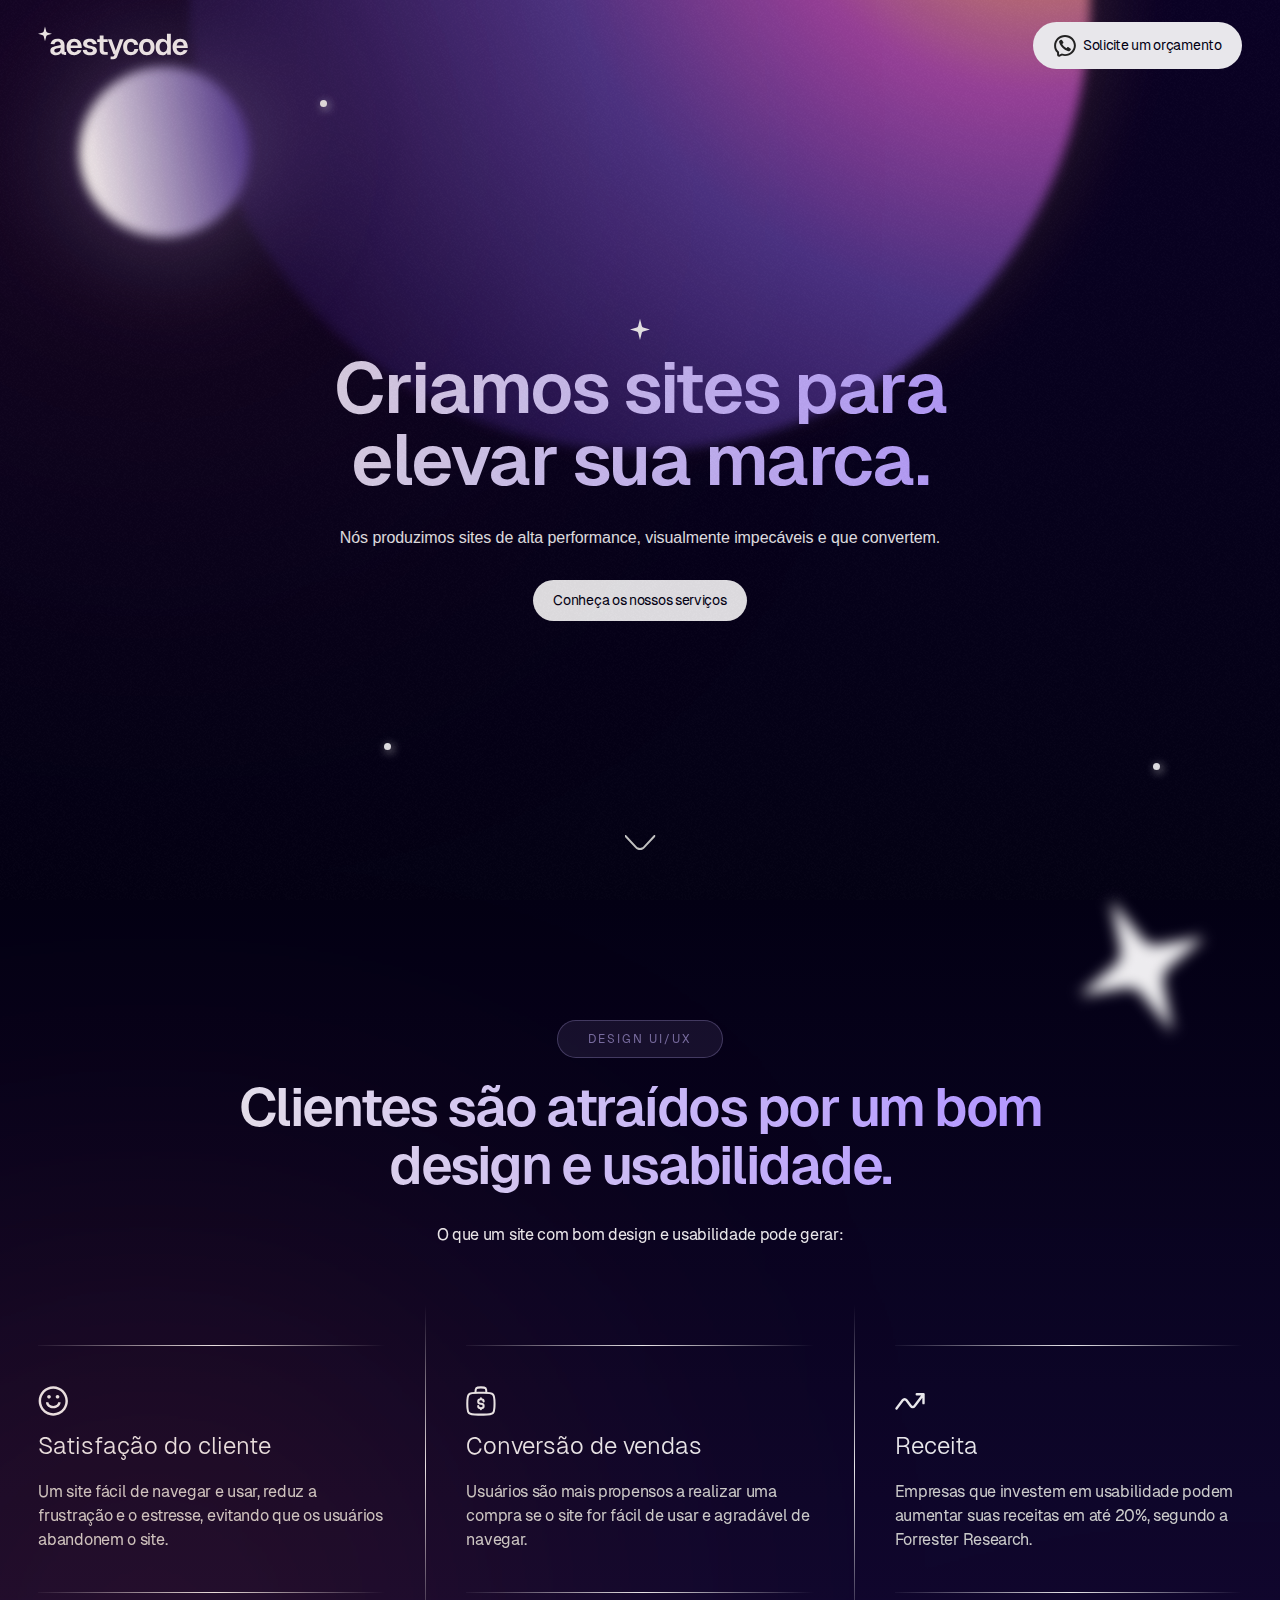
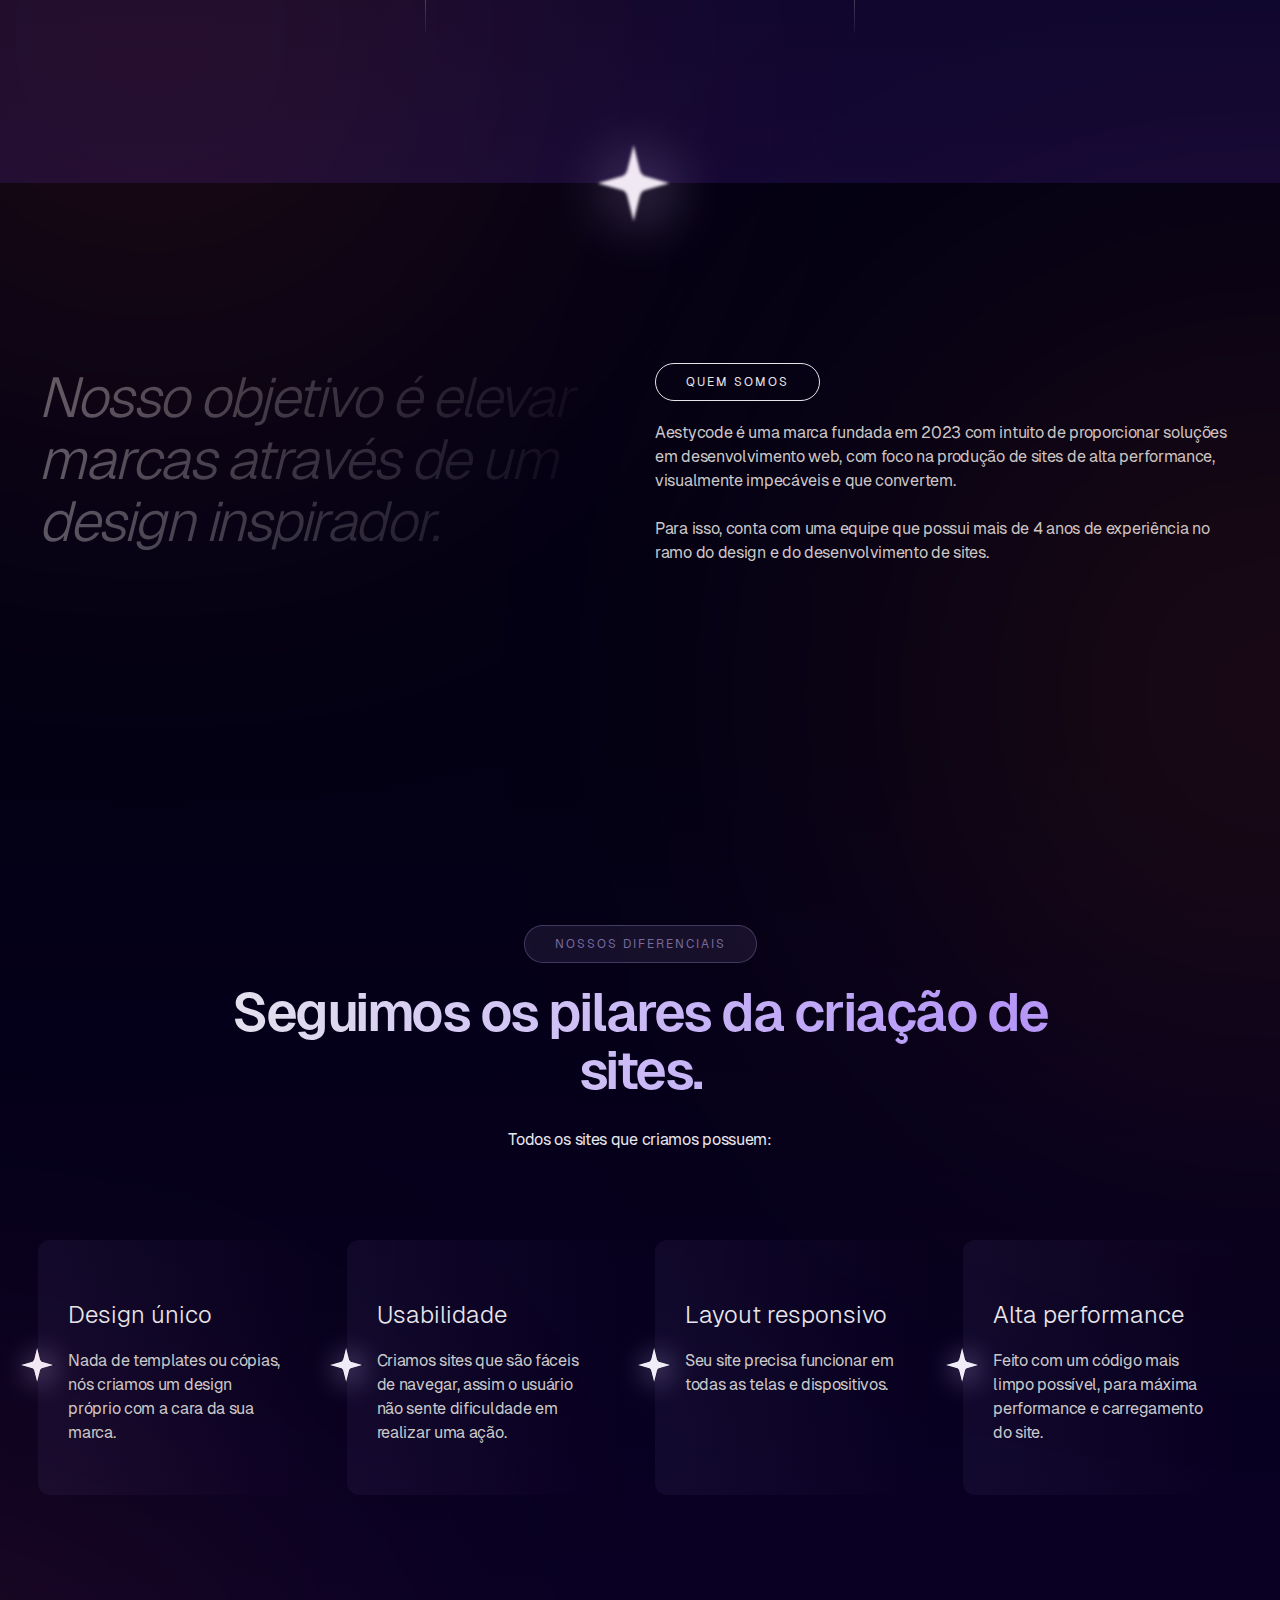
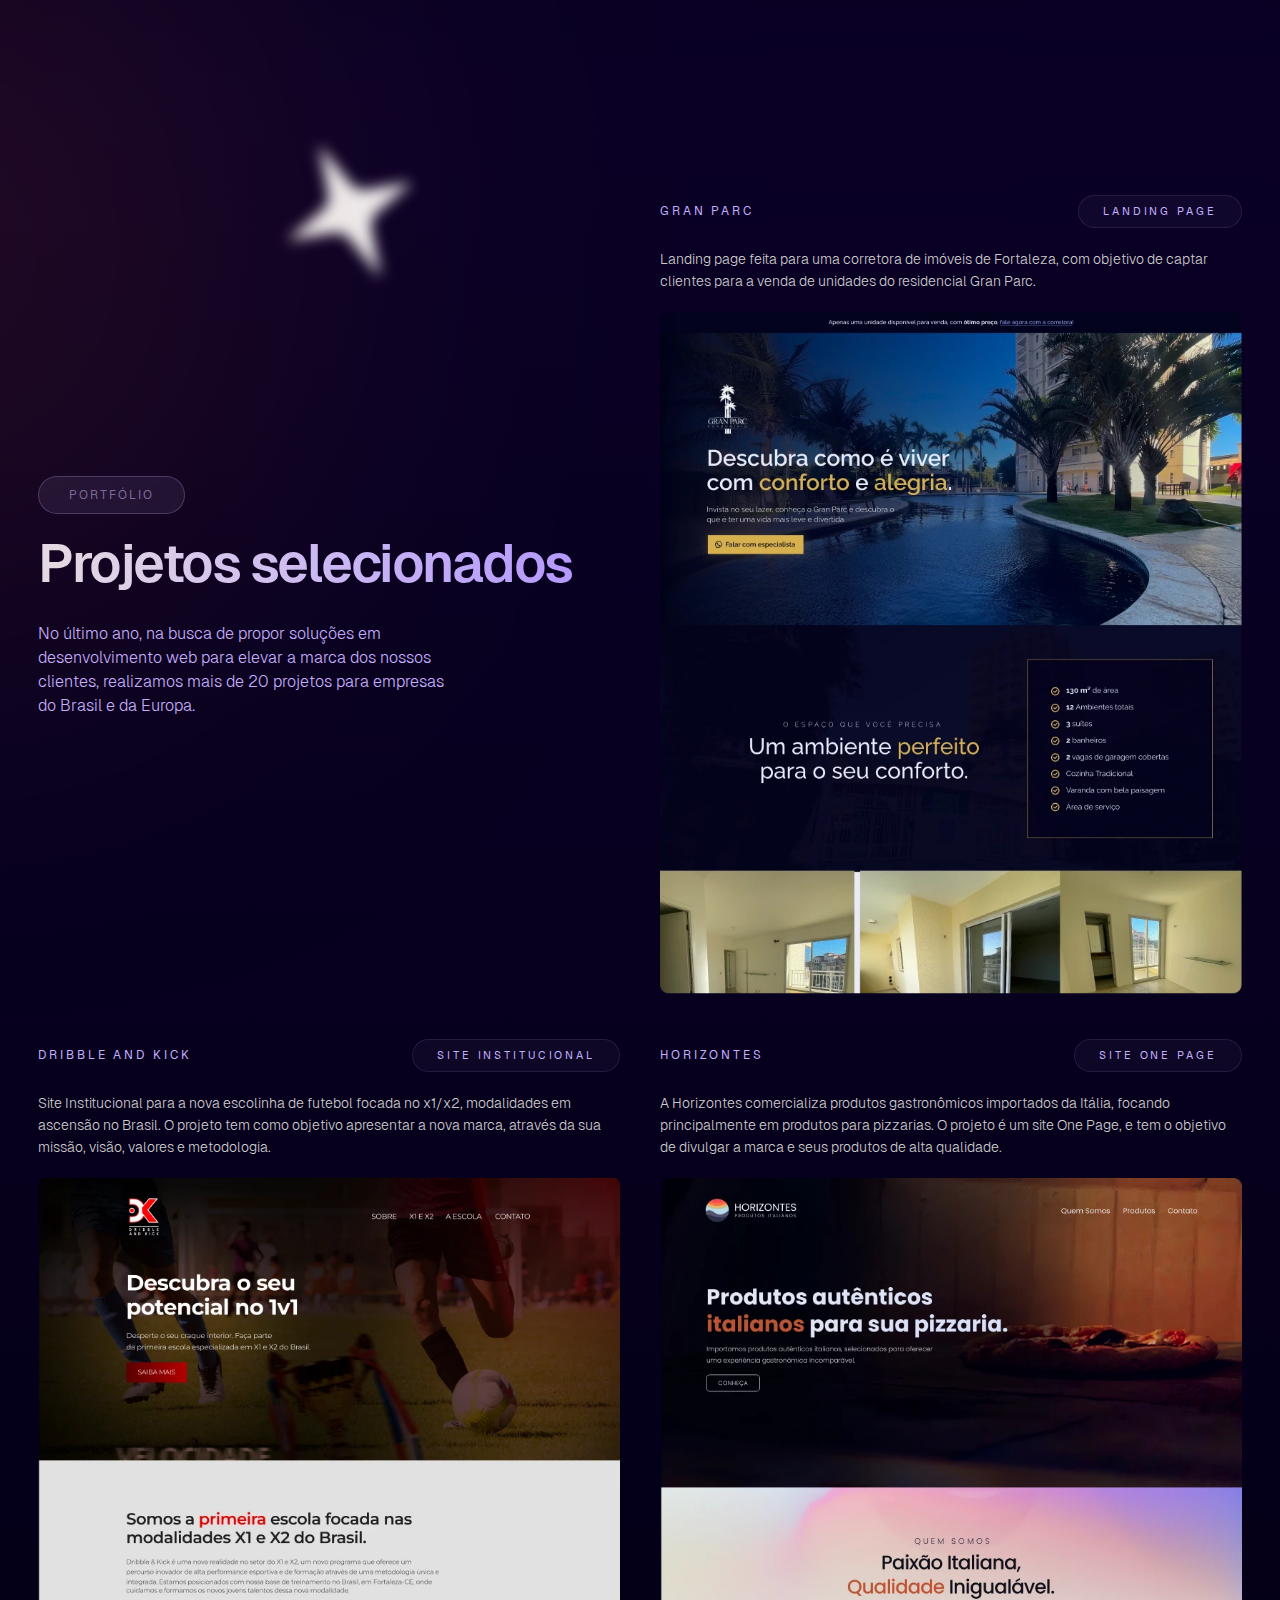
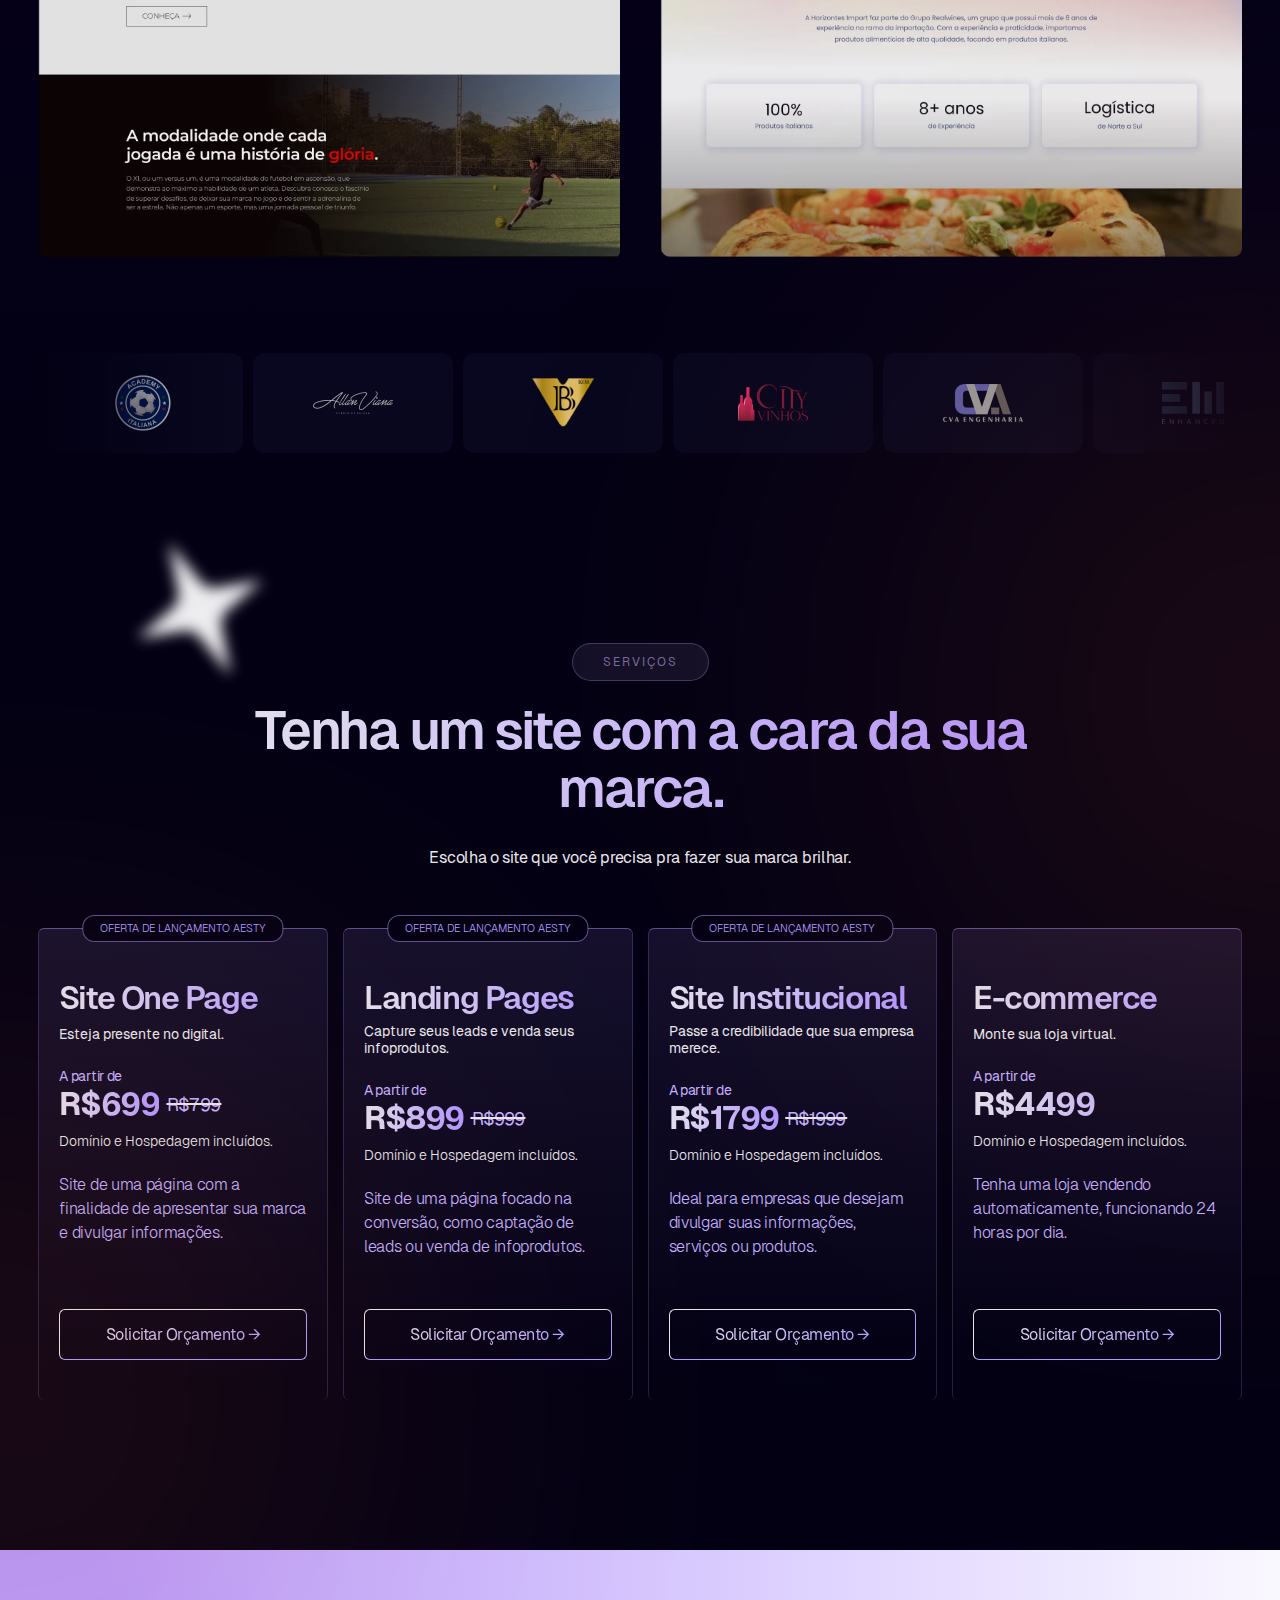
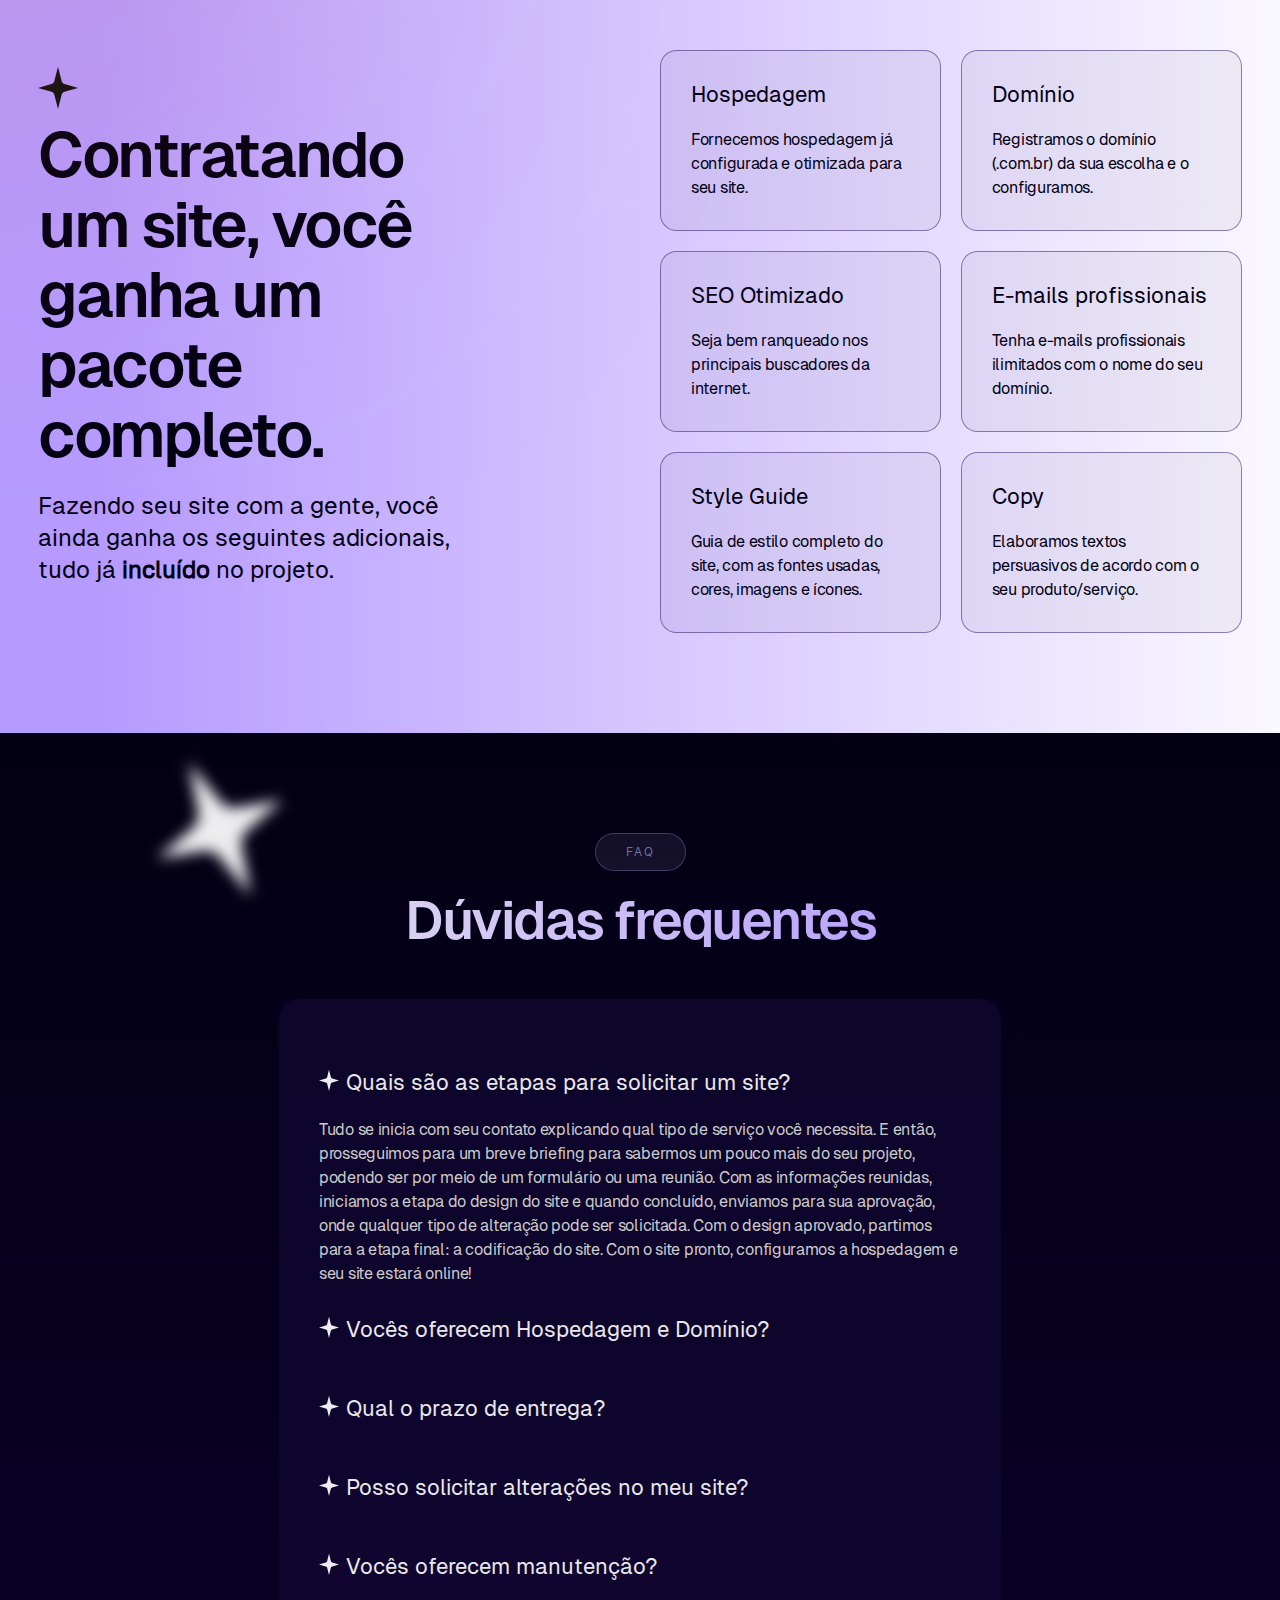
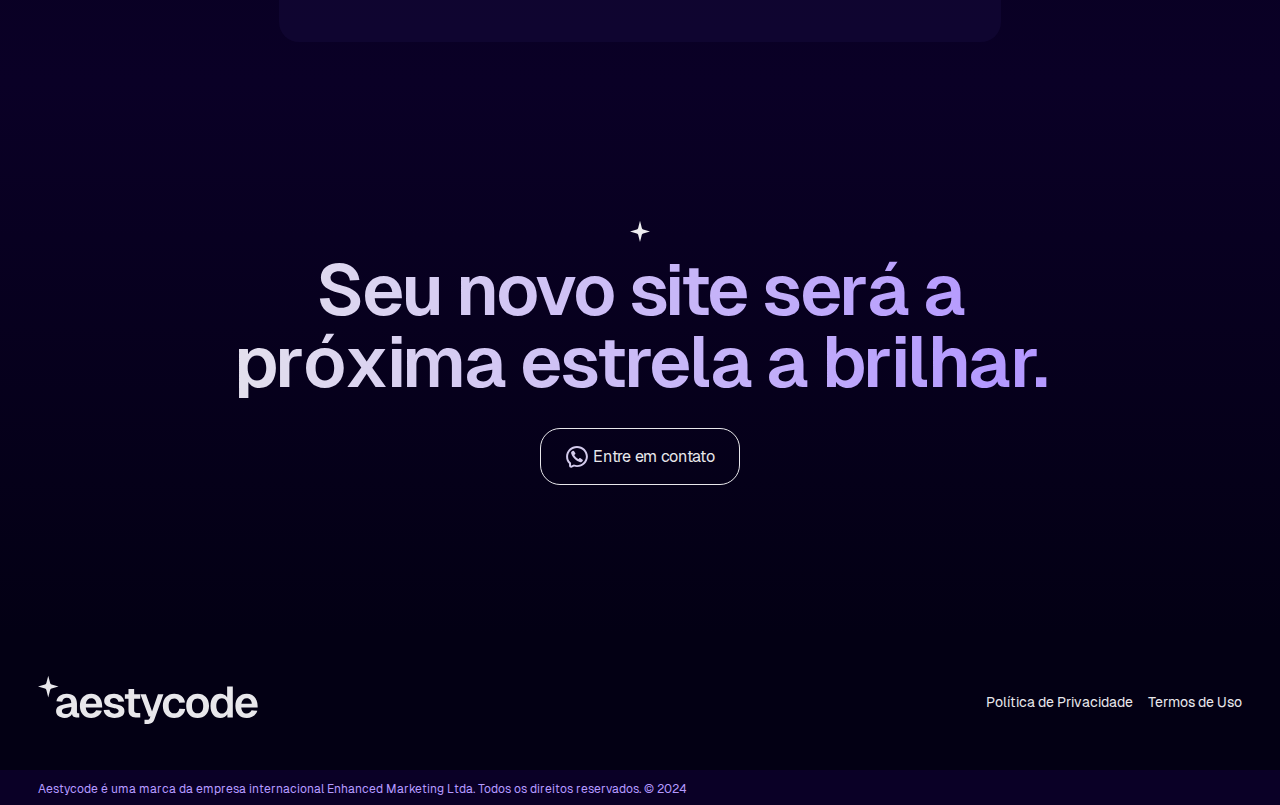
==== commit 66d6f5ba: "ajustes de compatibilidade ios" ====
--- a/index.html
+++ b/index.html
@@ -18,7 +18,6 @@
         })(window, document, "clarity", "script", "kqdhmr7zs4");
     </script>
     <meta charset="UTF-8">
-    <link rel="canonical" href="https://aesty.com.br/" />
     <meta name="viewport" content="width=device-width, initial-scale=1.0">
     <meta name="description" content="Sites e Landing Pages com design único, boa usabilidade e alta performance.">
     <meta name="author" content="Aestycode">
@@ -30,11 +29,14 @@
     <meta property="og:image" content="https://aesty.com.br/assets/images/og-image.jpg">
     <meta property="og:url" content="https://aesty.com.br">
     <title>Aestycode - Sites e Landing Pages com design único, boa usabilidade e alta performance.</title>
-
+    <link rel="canonical" href="https://aesty.com.br/" />
     <link rel="shortcut icon" href="favicon.svg" type="svg">
 
+    <link rel="preload" href="assets/fonts/Geist-Regular.woff2" as="font" type="font/woff" crossorigin="anonymous">
+    <link rel="preload" href="assets/fonts/Geist-Light.woff2" as="font" type="font/woff" crossorigin="anonymous">
+    <link rel="preload" href="assets/fonts/Geist-SemiBold.woff2" as="font" type="font/woff" crossorigin="anonymous">
+
     <link rel="stylesheet" href="assets/css/style.css">
-    
 </head>
 <body>
     <header>
@@ -180,7 +182,6 @@
                         <span class="card__info-type">Site Institucional</span>
                     </div>
                     <p>Site Institucional para a nova escolinha de futebol focada no x1/x2, modalidades em ascensão no Brasil.
-
                         O projeto tem como objetivo apresentar a nova marca, através da sua missão, visão, valores e metodologia.</p>
                     <img draggable="false" style="user-select: none;" src="assets/images/portfolio/dandk-max.webp" alt="Portfolio 3">  
                 </div>
@@ -190,7 +191,6 @@
                         <span class="card__info-type">Site One Page</span>
                     </div>
                     <p>A Horizontes comercializa produtos gastronômicos importados da Itália, focando principalmente em produtos para pizzarias.
-
                         O projeto é um site One Page, e tem o objetivo de divulgar a marca e seus produtos de alta qualidade.</p>
                     <img draggable="false" style="user-select: none;" src="assets/images/portfolio/hori-max.webp" alt="Portfolio 2">
                 </div>
@@ -237,13 +237,13 @@
                         <img draggable="false" style="user-select: none;" src="assets/images/logo_icons/icon_cva.png" alt="">
                     </div>
                     <div class="portfolio__list-item">
-                        <img draggable="false" style="user-select: none;" src="assets/images/logo_icons/icon_em.png" alt="">
-                    </div>
-                    <div class="portfolio__list-item">
-                        <img draggable="false" style="user-select: none;" src="assets/images/logo_icons/icon_nhuen.png" alt="">
-                    </div>
-                    <div class="portfolio__list-item">
-                        <img draggable="false" style="user-select: none;" src="assets/images/logo_icons/icon_rw.png" alt="">
+                        <img  draggable="false" style="user-select: none;" src="assets/images/logo_icons/icon_em.png" alt="">
+                    </div>
+                    <div class="portfolio__list-item">
+                        <img  draggable="false" style="user-select: none;" src="assets/images/logo_icons/icon_nhuen.png" alt="">
+                    </div>
+                    <div class="portfolio__list-item">
+                        <img  draggable="false" style="user-select: none;" src="assets/images/logo_icons/icon_rw.png" alt="">
                     </div>
                 </div>
             </div>
@@ -256,23 +256,6 @@
         <div class="container">
             <div class="servicos__content">
                 <div class="servicos__upper">
-                    <!-- <svg style="margin: 0 auto; display: block;" xmlns="http://www.w3.org/2000/svg" width="124" height="127" viewBox="0 0 124 127" fill="none">
-                        <g filter="url(#filter0_d_327_466)">
-                          <path d="M59.0758 27L54.0961 46.6156C53.4885 49.0093 53.1845 50.2061 52.585 51.1846C52.0544 52.0503 51.3583 52.7884 50.5418 53.3513C49.6195 53.9873 48.4911 54.3096 46.2341 54.954L27.7394 60.2355L46.2341 65.517C48.4911 66.1614 49.6195 66.4838 50.5418 67.1197C51.3583 67.6825 52.0544 68.4207 52.585 69.2867C53.1845 70.2649 53.4885 71.4617 54.0961 73.8554L59.0758 93.471L64.0555 73.8554C64.663 71.4617 64.967 70.2649 65.5666 69.2867C66.0973 68.4207 66.7933 67.6825 67.6095 67.1197C68.5321 66.4838 69.6605 66.1614 71.9174 65.517L90.4121 60.2355L71.9174 54.954C69.6605 54.3096 68.5321 53.9873 67.6095 53.3513C66.7933 52.7884 66.0973 52.0503 65.5666 51.1846C64.967 50.2061 64.663 49.0093 64.0555 46.6156L59.0758 27Z" fill="#F0EDF9"/>
-                        </g>
-                        <defs>
-                          <filter id="filter0_d_327_466" x="0.858316" y="0.118097" width="122.443" height="126.242" filterUnits="userSpaceOnUse" color-interpolation-filters="sRGB">
-                            <feFlood flood-opacity="0" result="BackgroundImageFix"/>
-                            <feColorMatrix in="SourceAlpha" type="matrix" values="0 0 0 0 0 0 0 0 0 0 0 0 0 0 0 0 0 0 127 0" result="hardAlpha"/>
-                            <feOffset dx="3.00357" dy="3.00357"/>
-                            <feGaussianBlur stdDeviation="14.9427"/>
-                            <feComposite in2="hardAlpha" operator="out"/>
-                            <feColorMatrix type="matrix" values="0 0 0 0 0.615686 0 0 0 0 0.564706 0 0 0 0 0.784314 0 0 0 1 0"/>
-                            <feBlend mode="normal" in2="BackgroundImageFix" result="effect1_dropShadow_327_466"/>
-                            <feBlend mode="normal" in="SourceGraphic" in2="effect1_dropShadow_327_466" result="shape"/>
-                          </filter>
-                        </defs>
-                      </svg> -->
                     <span class="before-title">Serviços</span>
                     <h2 class="title-2">Tenha um site com a cara da sua marca.</h2>
                     <p>Escolha o site que você precisa pra fazer sua marca brilhar.</p>
@@ -335,11 +318,10 @@
                                 <span class="servicos__preco-valor">R$4499</span>
                                 <p>Domínio e Hospedagem incluídos.</p>
                             </div>
-                            <p>Tenha uma loja vendendo automático, funcionando 24 horas por dia.</p>
+                            <p>Tenha uma loja vendendo automaticamente, funcionando 24 horas por dia.</p>
                         </div>
                         <a href="https://api.whatsapp.com/send?phone=5585988613842&text=Olá,%20gostaria%20de%20solicitar%20um%20orçamento." class="cta-btn-outline">Solicitar Orçamento →</a>
                     </div>
-                   
                 </div>
             </div>
         </div> 
--- a/assets/css/style.css
+++ b/assets/css/style.css
@@ -1 +1 @@
-@font-face{font-family:"Geist";src:url("/assets/fonts/Geist-Regular.woff2") format("woff2");font-style:normal}@font-face{font-family:"Geist-Bold";src:url("/assets/fonts/Geist-Bold.woff2") format("woff2");font-style:normal}@font-face{font-family:"Geist-Semi-Bold";src:url("/assets/fonts/Geist-SemiBold.woff2") format("woff2");font-style:normal}@font-face{font-family:"Geist-Light";src:url("/assets/fonts/Geist-Light.woff2") format("woff2");font-style:normal}::-moz-selection{background-color:#030014;color:#b499ff;-webkit-text-fill-color:#b499ff}::selection{background-color:#030014;color:#b499ff;-webkit-text-fill-color:#b499ff}*,*::after,*::before{margin:0;padding:0;box-sizing:border-box;scroll-behavior:smooth}html{overflow-x:hidden}body{background-color:#030014;font-family:"Geist",sans-serif;overflow-x:hidden}img{max-width:100%}a{text-decoration:none}.container{max-width:1280px;margin:0 auto}.arrow-down{bottom:50px}.cta-btn{display:flex;justify-content:center;align-items:center;gap:6px;background-color:#e8e7eb;border-radius:49px;padding:12px 20px;color:#e8e7eb;font-family:"Geist",Arial,Helvetica,sans-serif;letter-spacing:-0.3px;font-size:.875rem;color:#030014;z-index:4;transition:all 1s ease}.cta-btn:hover{background-color:#b499ff;box-shadow:1px 1px 10px 4px rgba(169,147,237,.51)}.cta-btn__desktop,.cta-btn__mobile{animation:pulseBorder 2s infinite alternate}.cta-btn__mobile{display:none;justify-content:center;align-items:center;position:fixed;bottom:20px;right:20px;background-color:#e8e7eb;border-radius:50%;width:55px;height:55px;z-index:4;box-shadow:1px 1px 10px 2px rgba(169,147,237,.51)}.cta-btn-services{display:flex;align-items:center;gap:6px;color:#e8e7eb;font-family:"Geist",Arial,Helvetica,sans-serif;letter-spacing:-0.3px;font-size:14px;color:#e8e7eb}.icon-gradiente{z-index:0}.starfall{opacity:0;content:"";display:block;width:6px;height:6px;background-color:#e8e7eb;border-radius:10px;box-shadow:2px 2px 10px rgba(255,255,255,.7);position:absolute}.starfall::after{content:"";display:block;width:50px;height:1px;background:linear-gradient(to right, #E8E7EB 0%, rgba(211, 202, 236, 0) 100%);border-radius:10px;box-shadow:2px 2px 10px rgba(255,255,255,.6);opacity:.5;transform:rotate3d(0, 0, 1, 353deg)}.title-2{color:#e8e7eb;font-family:"Geist-Semi-Bold",Arial,Helvetica,sans-serif;letter-spacing:-2.5px;background:linear-gradient(269deg, #B499FF 7.89%, #E8E7EB 107.36%);background-clip:text;-webkit-background-clip:text;-webkit-text-fill-color:rgba(0,0,0,0);padding-bottom:10px;font-size:3.375rem;letter-spacing:-5%;line-height:58px;width:70%;margin:0 auto}.title-1{color:#e8e7eb;font-family:"Geist-Semi-Bold",Arial,Helvetica,sans-serif;letter-spacing:-2.5px;background:linear-gradient(269deg, #B499FF 7.89%, #E8E7EB 107.36%);background-clip:text;-webkit-background-clip:text;-webkit-text-fill-color:rgba(0,0,0,0);padding-bottom:10px;font-size:4.5rem;line-height:72px;letter-spacing:-7%}.before-title{background-color:rgba(152,138,197,.1176470588);border:1px solid rgba(152,138,197,.3490196078);color:rgba(152,138,197,.7529411765);padding:12px 30px;border-radius:58px;font-size:.75rem;line-height:.75rem;text-transform:uppercase;letter-spacing:2px;margin-bottom:20px;display:inline-block;text-align:center}.lgpd{padding:80px 0;color:#d1d1d1}.lgpd h2{color:#d1d1d1;margin-bottom:20px}.lgpd h3{margin:25px 0px 5px 0}.lgpd a{border:1px solid #d1d1d1;border-radius:10px;text-transform:uppercase;padding:10px 26px;display:inline-block;color:#d1d1d1;font-weight:300;font-size:.875rem;letter-spacing:2px;margin-top:30px;transition:opacity .5s ease}.lgpd a:hover{opacity:.5}.blur{position:absolute;width:300px;height:300px;border-radius:9999px;background-color:rgba(255,95,32,.7254901961);filter:blur(300px);-webkit-filter:blur(300px);z-index:101}.noise{top:0;left:0;position:fixed;background:url("/assets/images/noise.gif");opacity:.06;display:block;height:100vh;width:100vw;z-index:10;pointer-events:none}.floating-star{content:url("/assets/images/Icon_Aesty_White.svg");position:absolute;display:block;transform:rotate(-25deg);transform-origin:top;filter:blur(7px);-webkit-filter:blur(7px);animation:floating 4s alternate infinite}@keyframes arrow-floating{0%{opacity:0}50%{opacity:.75}100%{opacity:0;bottom:20px}}@keyframes floating{100%{top:60px}}@keyframes floating-planet{100%{margin-top:15px}}@keyframes pulse{0%,100%{opacity:1}50%{opacity:0}}@keyframes pulseBorder{0%{box-shadow:none}100%{box-shadow:1px 1px 14px 1px #a993ed}}@keyframes movement{0%{right:0;transform:rotate(0);transform-origin:top;opacity:0;visibility:visible}50%{opacity:1}100%{right:100%;transform:rotate(360deg);opacity:0}}@keyframes falling{0%{top:0}50%{opacity:.4}100%{top:100%;opacity:0}}@keyframes falling-down{0%{right:12%;top:20%;opacity:0}25%{opacity:1}50%{opacity:.4}100%{right:100%;top:70%;opacity:0}}@keyframes shining{0%{opacity:.3}100%{opacity:.7}}@keyframes rotate{100%{transform:rotateY(180deg)}}@keyframes rotateX{100%{transform:rotate(360deg)}}@keyframes fade-down{0%{transform:translateY(-15%)}100%{transform:translateY(0%)}}@keyframes slide{0%{transform:translate(0, 0)}100%{transform:translate(-1600px, 0)}}header{position:fixed;background:rgba(0,0,0,0);display:block;z-index:100;width:100%;height:90px;transition:background-color .5s ease}header nav{height:100%;width:100%;display:flex;justify-content:space-between;align-items:center}header.scrolled{backdrop-filter:blur(2px);-webkit-backdrop-filter:blur(2px);background-color:rgba(8,2,26,.4392156863)}.hero{background:linear-gradient(360deg, #030014 0%, #0A0026 100%);width:100%;position:relative}.hero .planet{content:"";display:block;width:32px;height:32px;background-color:#e8e7eb;border-radius:50%;box-shadow:2px 2px 10px rgba(110,110,110,.7);position:absolute}.hero .star{position:absolute;content:"";display:block;width:7px;height:7px;background-color:#e8e7eb;border-radius:10px;box-shadow:2px 2px 10px rgba(255,255,255,.7)}.hero__content{display:flex;justify-content:center;align-items:center;width:70%;margin:0 auto;height:100vh}.hero__content-left{flex:1.4;display:flex;justify-content:center;flex-direction:column;align-content:center;text-align:center}.hero__content-left h1{z-index:4;position:relative;display:flex;flex-direction:column-reverse}.hero__content-left h1::after{content:url("/assets/images/Icon_Mini.svg");animation:shining infinite 1s alternate}.hero__content-left p{margin-top:20px;margin-bottom:30px;color:#e8e7eb;font-family:"Geist Light",Arial,Helvetica,sans-serif;letter-spacing:-0.075px;font-size:1rem;line-height:1.5rem;z-index:4;width:100%}.hero__content-left a{align-self:center}.hero__content-right{flex:1}.hero .arrow-down{animation:arrow-floating 2s infinite ease;position:absolute;bottom:50px;left:50%;transform:translateX(-50%);-webkit-user-select:none;-moz-user-select:none;user-select:none}.hero .logo-floating{position:absolute;left:80px;bottom:120px}.hero .big-planet{display:block;margin:0 auto;width:901px;height:901px;flex-shrink:0;border-radius:50%;background:radial-gradient(105.26% 105.26% at 87.42% 84.25%, #DD9D35 0%, #C67A6E 18%, #9D429E 32%, #4E3388 55%, #120539 98%);box-shadow:35px 25px 61.8px -7px rgba(213,144,76,.14);position:absolute;top:-50%;left:50%;transform:translateX(-50%) rotate(290deg);filter:blur(5.5px);-webkit-filter:blur(5.5px);animation:floating-planet 3s alternate infinite ease-in-out}.hero .big-planet::before{content:"";display:block;width:31px;height:31px;flex-shrink:0;background:linear-gradient(325deg, #402300 22.32%, #E8AA5C 90.43%);fill:linear-gradient(325deg, #402300 22.32%, #E8AA5C 90.43%);filter:drop-shadow(0px 8px 61.8px #CE865C) blur(1.2999999523px);border-radius:50%;position:absolute;z-index:-1;bottom:0;right:10px}.hero .big-planet::after{content:"";display:block;width:171px;height:171px;flex-shrink:0;background:linear-gradient(150deg, #FFF 13.8%, #4F3993 85.96%);filter:drop-shadow(0px 4px 61.8px rgba(157, 144, 200, 0.51));border-radius:50%;position:absolute;top:-30px;left:60px;z-index:-1}.beneficios{background:linear-gradient(to bottom, #030014, rgba(22, 10, 58, 0.8784313725));background-position:top;background-repeat:no-repeat;background-size:cover;display:flex;justify-content:center;align-items:center;flex-direction:column;position:relative;padding-block:120px}.beneficios__upper{margin-bottom:60px;text-align:center}.beneficios__upper h2{margin-bottom:20px}.beneficios__upper p{color:#e8e7eb;font-family:"Geist",Arial,Helvetica,sans-serif;letter-spacing:-0.3px}.beneficios__bottom{display:grid;grid-template-columns:1fr 1px 1fr 1px 1fr;justify-content:center;gap:40px;margin-bottom:30px}.beneficios__bottom .line{width:1px;height:100%;content:"";display:block;background:linear-gradient(360deg, rgba(3, 0, 20, 0) -2.46%, #E8E7EB 50.82%, rgba(3, 0, 20, 0) 100%)}.beneficios__bottom-card{padding:40px 0}.beneficios__bottom-card::after{width:100%;height:1px;content:"";display:block;background:linear-gradient(90deg, rgba(3, 0, 20, 0) -2.46%, #E8E7EB 50.82%, rgba(3, 0, 20, 0) 100%);margin-top:40px}.beneficios__bottom-card::before{width:100%;height:1px;content:"";display:block;background:linear-gradient(90deg, rgba(3, 0, 20, 0) -2.46%, #E8E7EB 50.82%, rgba(3, 0, 20, 0) 100%);margin-bottom:40px}.beneficios__bottom-card h3{font-family:"Geist-Light",Arial,Helvetica,sans-serif;margin-top:10px;margin-bottom:20px;color:#e8e7eb;font-size:1.5rem}.beneficios__bottom-card p{color:#e8e7eb;font-family:"Geist",Arial,Helvetica,sans-serif;letter-spacing:-0.3px;font-weight:lighter;font-size:1rem;line-height:1.5rem;color:#cacaca}.quemsomos{padding-block:180px;background-color:#030014;position:relative}.quemsomos img{position:absolute;top:-95px;left:50%;transform:translateX(-50%);filter:blur(1.5px);-webkit-filter:blur(1.5px)}.quemsomos .container{display:flex;justify-content:space-around;align-items:center;gap:30px}.quemsomos__left,.quemsomos__right{flex:1}.quemsomos h2{background:linear-gradient(100deg, #E8E7EB, #030014);background-clip:text;-webkit-background-clip:text;-webkit-text-fill-color:rgba(0,0,0,0);font-size:3.5rem;line-height:62px;opacity:.4;font-family:"Geist-Light";width:100%}.quemsomos p{color:#e8e7eb;font-family:"Geist",Arial,Helvetica,sans-serif;letter-spacing:-0.3px;color:#cacaca;line-height:1.5rem;font-size:1rem}.wrapper{background:#160a3a;background:linear-gradient(240deg, rgb(22, 10, 58), #3c4c84, #242a4d, rgb(22, 10, 58));padding-block:100px}.wrapper .container{display:flex;align-items:center;gap:40}.wrapper__text{flex:1;display:flex;justify-content:flex-start;align-items:flex-start;flex-direction:column;height:100%}.wrapper__text span{margin-top:20px;display:block;text-align:left;font-size:2.5rem;color:#e8e7eb;font-family:"Geist-Light"}.wrapper__star{flex:1;position:relative}.wrapper__star .planet{content:"";display:block;width:32px;height:32px;background-color:#e8e7eb;border-radius:50%;box-shadow:2px 2px 10px rgba(110,110,110,.7);position:absolute;right:0;top:-200px}.wrapper__star .star{position:absolute;content:"";display:block;width:7px;height:7px;background-color:#e8e7eb;border-radius:10px;box-shadow:2px 2px 10px rgba(255,255,255,.7)}.wrapper__star img{position:absolute;right:0;top:0;transform:translateY(-50%);animation:movement 10s alternate-reverse 1.5s infinite;visibility:hidden}.diferenciais{background:linear-gradient(180deg, #030014 0%, #0A0026 100%);background-size:cover;background-position:center;padding-block:180px;display:flex;justify-content:center;align-items:center;flex-direction:column}.diferenciais__upper{text-align:center;margin-bottom:90px}.diferenciais__upper h2{margin-bottom:20px}.diferenciais__upper p{color:#e8e7eb;font-family:"Geist",Arial,Helvetica,sans-serif;letter-spacing:-0.3px}.diferenciais__bottom{display:grid;margin-top:60px;grid-template-columns:repeat(4, 1fr);gap:30px}.diferenciais__bottom-card{padding:50px 30px;position:relative;margin-bottom:20px;border-radius:12px;background:linear-gradient(90deg, rgba(180, 153, 255, 0.06) 5.07%, transparent)}.diferenciais__bottom-card h3{font-family:"Geist-Light",Arial,Helvetica,sans-serif;margin-top:10px;margin-bottom:20px;color:#e8e7eb;font-size:1.5rem}.diferenciais__bottom-card img{position:absolute;transform:translateY(-50%);left:-43px;top:50%}.diferenciais__bottom-card p{color:#e8e7eb;font-family:"Geist",Arial,Helvetica,sans-serif;letter-spacing:-0.3px;font-weight:lighter;font-size:1rem;line-height:1.5rem;color:#cacaca}.portfolio{background:linear-gradient(360deg, #030014 0%, #0A0026 100%);padding-top:100px;position:relative}.portfolio__bottom{display:grid;grid-template-columns:repeat(2, 1fr);justify-content:center;gap:40px}.portfolio__bottom-heading{display:flex;flex-direction:column;justify-content:center}.portfolio__bottom-heading h2{margin:0}.portfolio__bottom-heading .before-title{align-self:flex-start}.portfolio__bottom-heading p{margin-top:20px;color:#e8e7eb;font-family:"Geist",Arial,Helvetica,sans-serif;letter-spacing:-0.3px;color:#c4afff;font-size:16px;line-height:24px;letter-spacing:normal;font-family:"Geist-Light",Arial,Helvetica,sans-serif;width:70%}.portfolio__bottom-card .card__info{margin-bottom:20px;display:flex;justify-content:space-between;align-items:center}.portfolio__bottom-card .card__info-title{color:#e8e7eb;font-family:"Geist",Arial,Helvetica,sans-serif;letter-spacing:-0.3px;color:#c4afff;font-size:.75rem;letter-spacing:2.88px;text-transform:uppercase}.portfolio__bottom-card .card__info-type{text-align:center;color:#c4afff;font-size:.675rem;letter-spacing:2.88px;text-transform:uppercase;padding:9px 24px;border-radius:68px;border:1px solid rgba(196,175,255,.12);background:rgba(196,175,255,.04)}.portfolio__bottom-card img{transition:transform 1s ease,opacity 1s ease;border-radius:6px;-o-object-fit:cover;object-fit:cover;width:100%}.portfolio__bottom-card img:hover{transform:scale(1.05)}.portfolio__bottom-card p{margin-top:20px;color:#e8e7eb;font-family:"Geist",Arial,Helvetica,sans-serif;letter-spacing:-0.3px;color:#cacaca;font-size:14px;line-height:22px;letter-spacing:normal;font-family:"Geist-Light",Arial,Helvetica,sans-serif;margin-bottom:20px}.portfolio__list{margin-block:90px;width:100%;display:flex;justify-content:flex-start;align-items:flex-start;overflow-x:scroll;position:relative}.portfolio__list:hover .portfolio__list-itens{animation-play-state:paused}.portfolio__list::-webkit-scrollbar{display:none}.portfolio__list::before,.portfolio__list::after{position:absolute;content:"";display:block;width:200px;height:100%;top:0;z-index:2}.portfolio__list::before{left:0;background:linear-gradient(to left, transparent, #030014)}.portfolio__list::after{right:0;background:linear-gradient(to right, transparent, #030014)}.portfolio__list-itens{width:100%;display:flex;justify-content:flex-start;align-items:flex-start;animation:slide 30s linear infinite}.portfolio__list-item{width:200px;background-color:rgba(44,55,95,.1333333333);min-width:200px;display:flex;align-items:center;justify-content:center;height:100px;border-radius:12px;margin:0 5px}.servicos{background:linear-gradient(to top, #030014, #030014);background-size:cover;background-position:top center;background-repeat:no-repeat;padding-top:100px;padding-bottom:150px;position:relative;scroll-margin-top:90px}.servicos .container{display:flex;flex-direction:column;gap:50px}.servicos__upper{text-align:center;margin-bottom:60px}.servicos__upper svg{animation:shining alternate infinite 1s}.servicos__upper p{margin-top:20px;color:#e8e7eb;font-family:"Geist",Arial,Helvetica,sans-serif;letter-spacing:-0.3px}.servicos__grid{display:grid;grid-template-columns:repeat(4, 1fr);justify-content:center;gap:15px}.servicos__grid .servicos__card{border-radius:6px;background:linear-gradient(180deg, rgba(180, 153, 255, 0.11) 0.65%, transparent);display:flex;justify-content:space-between;flex-direction:column;height:100%;border-top:1px solid rgba(180,153,255,.5215686275);border-inline:1px solid rgba(180,153,255,.2);transition:all .7s ease-in-out;position:relative}.servicos__grid .servicos__card:not(:last-child)::before{border-radius:12px;content:"OFERTA DE LANÇAMENTO AESTY";font-size:.675rem;display:block;width:70%;height:auto;text-align:center;background:#030014;color:#b499ff;font-family:"Geist-Light",Arial,Helvetica,sans-serif;padding:6px 14px;top:-14px;border:1px solid rgba(180,153,255,.5215686275);left:50%;transform:translateX(-50%);position:absolute}.servicos__grid .servicos__card-text{padding:50px 20px}.servicos__grid .servicos__card-text .servicos__subheading{display:inline-block;color:#e8e7eb;font-family:"Geist",Arial,Helvetica,sans-serif;letter-spacing:-0.3px;color:#e8e7eb;font-size:.875rem;margin-bottom:25px}.servicos__grid .servicos__card-text h3{color:#e8e7eb;font-family:"Geist-Semi-Bold",Arial,Helvetica,sans-serif;letter-spacing:-2.5px;background:linear-gradient(269deg, #B499FF 7.89%, #E8E7EB 107.36%);background-clip:text;-webkit-background-clip:text;-webkit-text-fill-color:rgba(0,0,0,0);padding-bottom:10px;color:#e8e7eb;font-size:32px;letter-spacing:-1.4px;padding-bottom:0;margin-bottom:5px}.servicos__grid .servicos__card-text p{color:#e8e7eb;font-family:"Geist",Arial,Helvetica,sans-serif;letter-spacing:-0.3px;font-size:1rem;font-family:"Geist-Light",Arial,Helvetica,sans-serif;line-height:1.5rem;color:#c4afff}.servicos__grid .servicos__card-text .servicos__preco{display:flex;flex-direction:column;margin-bottom:20px}.servicos__grid .servicos__card-text .servicos__preco-apartir{color:#e8e7eb;font-family:"Geist",Arial,Helvetica,sans-serif;letter-spacing:-0.3px;color:#c4afff;font-size:.875rem}.servicos__grid .servicos__card-text .servicos__preco-precos{display:flex;align-items:center;gap:8px}.servicos__grid .servicos__card-text .servicos__preco-promo{color:#c4afff;font-size:18px;letter-spacing:-0.9px;position:relative}.servicos__grid .servicos__card-text .servicos__preco-promo::after{display:block;background-color:#e8e7eb;width:105%;height:2px;content:"";position:absolute;top:50%;left:50%;transform:translate(-50%, -50%)}.servicos__grid .servicos__card-text .servicos__preco-valor{color:#e8e7eb;font-family:"Geist-Semi-Bold",Arial,Helvetica,sans-serif;letter-spacing:-2.5px;background:linear-gradient(269deg, #B499FF 7.89%, #E8E7EB 107.36%);background-clip:text;-webkit-background-clip:text;-webkit-text-fill-color:rgba(0,0,0,0);padding-bottom:10px;padding-bottom:0;font-size:32px;letter-spacing:-1.429px}.servicos__grid .servicos__card-text .servicos__preco p{color:#e8e7eb;font-family:"Geist",Arial,Helvetica,sans-serif;letter-spacing:-0.3px;color:#e8e7eb;font-size:.875rem;margin-top:5px;font-family:"Geist-Light",Arial,Helvetica,sans-serif}.servicos__grid .servicos__card .cta-btn-outline{display:inline-block;color:#e8e7eb;font-family:"Geist-Semi-Bold",Arial,Helvetica,sans-serif;letter-spacing:-2.5px;background:linear-gradient(269deg, #B499FF 7.89%, #E8E7EB 107.36%);background-clip:text;-webkit-background-clip:text;-webkit-text-fill-color:rgba(0,0,0,0);padding-bottom:10px;font-size:1rem;letter-spacing:-0.5px;font-family:"Geist",Arial,Helvetica,sans-serif;padding:14px 28px;border-left:1px solid #e8e7eb;border-right:1px solid #b499ff;border-top:1px solid #e8e7eb;border-bottom:1px solid #b499ff;border-radius:6px;width:70%;margin-left:20px;margin-bottom:40px;transition:transform 2s ease}.servicos__grid .servicos__card .cta-btn-outline:hover{transform:translateY(15%)}.adicionais{background:linear-gradient(90deg, #B69BFF 7.89%, #FFF 107.36%);padding-block:100px}.adicionais .container{display:flex;gap:40px;align-items:center}.adicionais__text{flex:1;display:flex;flex-direction:column}.adicionais__text h2{color:#030014;font-size:4rem;margin-bottom:20px;margin-top:10px;width:80%;line-height:70px}.adicionais__text span{display:inline-block;font-size:1.5rem;line-height:2rem;width:80%;color:#030014;margin-bottom:30px}.adicionais__cards{flex:1;display:grid;grid-template-columns:repeat(2, 1fr);gap:20px}.adicionais__cards-card{padding:30px;border-radius:16.52px;border:1.502px solid var(--stroke, rgba(34, 13, 102, 0.49));background:rgba(18,18,19,.0470588235)}.adicionais__cards-card h3{margin-bottom:20px;color:#030014;font-size:1.375rem}.adicionais__cards-card p{color:#e8e7eb;font-family:"Geist",Arial,Helvetica,sans-serif;letter-spacing:-0.3px;font-weight:lighter;font-size:1rem;line-height:1.5rem;color:#030014}.faq{background:linear-gradient(to bottom, #030014, #030014),url("/assets/images/wp-stars.jpg");background-size:cover;padding-top:100px;padding-bottom:40px;position:relative}.faq .container{display:flex;flex-direction:column;align-items:center;justify-content:center}.faq h2{margin-bottom:40px;text-align:center}.faq-lista{display:flex;flex-direction:column;width:60%;background-color:rgba(22,10,58,.5137254902);padding:40px;border-radius:20px}.faq-lista dt{display:flex;gap:7px;margin-top:30px;margin-bottom:20px;color:#e8e7eb;font-size:1.375rem;cursor:pointer;transition:opacity .5s ease}.faq-lista dt:hover{opacity:.5}.faq-lista dt::before{content:url("/assets/images/Icon_Mini.svg")}.faq-lista dt.active::before{animation:rotate .4s forwards ease}.faq-lista dd{display:none;color:#e8e7eb;font-family:"Geist",Arial,Helvetica,sans-serif;letter-spacing:-0.3px;color:#cacaca;font-size:1rem;line-height:24px}.faq-lista dd.active{display:block;animation:fade-down .4s forwards ease}.cta-wrapper{background:linear-gradient(to top, #030014, #030014);padding-top:100px;padding-bottom:150px;position:relative}.cta-wrapper__content{display:flex;flex-direction:column;align-items:center;justify-content:center}.cta-wrapper__content span{text-align:center;margin-bottom:20px;position:relative;display:flex;flex-direction:column-reverse}.cta-wrapper__content span::after{content:url("/assets/images/Icon_Mini.svg");animation:shining infinite 1s alternate}.cta-wrapper__content a{color:#e8e7eb;font-family:"Geist",Arial,Helvetica,sans-serif;letter-spacing:-0.3px;color:#e8e7eb;border:1px solid #e8e7eb;border-radius:20px;padding:16px 24px;display:flex;align-items:center;gap:4px;transition:box-shadow .5s ease}.cta-wrapper__content a:hover{box-shadow:1px 1px 10px 4px rgba(169,147,237,.51)}footer{background-color:#030014;padding-block:40px}footer .footer-menu{display:flex;justify-content:space-between;align-items:center}footer .footer-menu__politicas{display:flex;gap:15px}footer .footer-menu__politicas a{color:#e8e7eb;font-size:.875rem}.copy{padding-block:7px}.copy span{font-size:.75rem;color:#b499ff}@media(min-width: 1366px){.hero .big-planet{width:1301px;height:1301px}}@media(max-width: 1280px){.container{padding:0 3%}}@media(max-width: 960px){.hero .big-planet{top:-30%}.hero__content-left br{display:none}.beneficios__bottom{gap:20px}.quemsomos h2{font-size:2.5rem;line-height:48px}.diferenciais__bottom{grid-template-columns:repeat(2, 1fr);gap:30px;row-gap:10px}.portfolio__bottom{grid-template-columns:repeat(2, 1fr);gap:50px}.portfolio__bottom-heading{margin-bottom:40px}.portfolio__bottom-heading p{width:100%}.servicos .container{flex-direction:column;gap:40px}.servicos__grid{grid-template-columns:repeat(2, 1fr)}.servicos__grid .servicos__card .cta-btn-outline{width:calc(100% - 40px);text-align:center}}@media(max-width: 767px){.title-1{font-size:3.25rem;line-height:54px;letter-spacing:-1.7px}.title-2{width:100%}.hero .big-planet{width:501px;height:501px;top:0%}.hero__content-left p{font-size:1rem;line-height:1.5rem;width:100%;margin-top:10px}.beneficios__bottom{grid-template-columns:1fr;justify-content:center;align-items:center;gap:20px}.beneficios__bottom-card{padding-block:20px;width:70%;margin:0 auto;text-align:center}.beneficios__bottom-card::after,.beneficios__bottom-card::before{display:none}.beneficios__bottom-card:nth-of-type(2)::after{width:100%;height:1px;content:"";display:block;background:linear-gradient(90deg, rgba(3, 0, 20, 0) -2.46%, #E8E7EB 50.82%, rgba(3, 0, 20, 0) 100%);margin-top:40px}.beneficios__bottom-card:nth-of-type(2)::before{width:100%;height:1px;content:"";display:block;background:linear-gradient(90deg, rgba(3, 0, 20, 0) -2.46%, #E8E7EB 50.82%, rgba(3, 0, 20, 0) 100%);margin-bottom:40px}.beneficios__bottom .line{display:none}.quemsomos{padding-block:100px}.quemsomos .container{flex-direction:column;align-items:center;justify-content:center;text-align:center;gap:50px}.quemsomos h2{background:linear-gradient(180deg, #E8E7EB, #030014);background-clip:text;-webkit-background-clip:text;-webkit-text-fill-color:rgba(0,0,0,0)}.quemsomos p{width:100%}.wrapper{padding-block:90px}.wrapper__text{flex:2}.wrapper__text span{font-size:1.5rem}.wrapper__star .planet{top:30px}.wrapper__star img{display:none}.adicionais{padding-block:60px}.adicionais .container{flex-direction:column;gap:20px}.adicionais__text span{width:100%}.adicionais__cards{gap:10px}.adicionais__cards-card{padding:20px}.portfolio__bottom{grid-template-columns:1fr}.faq{padding-top:90px}.faq-lista{width:100%}}@media(max-width: 576px){.floating-star{width:60px;filter:blur(3px);-webkit-filter:blur(3px)}.title-2{font-size:2.5rem;line-height:3rem}header{height:75px}header nav{justify-content:center}header nav .cta-btn__desktop{display:none}.hero .planet,.hero .star{display:none}.hero__content{flex-direction:column;width:100%}.hero__content-left{justify-content:center;align-items:center;text-align:center}.hero__content-left a{align-self:center}.cta-btn__mobile{display:flex}.icon-gradiente{display:none}.arrow-down{bottom:80px}.beneficios__bottom{grid-template-columns:1fr}.beneficios__bottom-card{width:100%}.beneficios__bottom-card:last-child{grid-column:auto}.wrapper__text{display:flex;justify-content:center;align-items:center}.wrapper__text span{text-align:center;font-size:1.5rem}.wrapper__star{display:none}.diferenciais{padding-block:100px}.diferenciais__bottom{grid-template-columns:1fr;text-align:center}.diferenciais__bottom-card{margin:0 20px}.diferenciais__bottom-card:last-child{margin-bottom:20px}.servicos__grid{grid-template-columns:1fr;gap:40px}.adicionais__text h2{font-size:2.5rem;line-height:48px}.adicionais__text span{font-size:1.25rem;margin-bottom:15px}footer{padding-block:20px}footer .footer-menu{flex-direction:column;gap:40px}}@media(max-width: 400px){.adicionais h2{width:100%}.adicionais__cards{grid-template-columns:1fr}.title-1{font-size:2.5rem;line-height:44px}.title-2{font-size:2.5rem;line-height:44px}}/*# sourceMappingURL=style.css.map */+@font-face{font-family:"Geist";src:url("/assets/fonts/Geist-Regular.woff2") format("woff2");font-style:normal;font-display:block}@font-face{font-family:"Geist-Bold";src:url("/assets/fonts/Geist-Bold.woff2") format("woff2");font-style:normal;font-weight:normal;font-display:block}@font-face{font-family:"Geist-Semi-Bold";src:url("/assets/fonts/Geist-SemiBold.woff2") format("woff2");font-style:normal;font-weight:normal;font-display:block}@font-face{font-family:"Geist-Light";src:url("/assets/fonts/Geist-Light.woff2") format("woff2");font-style:normal;font-weight:normal;font-display:block}::-moz-selection{background-color:#030014;color:#b499ff;-webkit-text-fill-color:#b499ff}::selection{background-color:#030014;color:#b499ff;-webkit-text-fill-color:#b499ff}*,*::after,*::before{margin:0;padding:0;box-sizing:border-box;scroll-behavior:smooth}html{overflow-x:hidden}body{background-color:#030014;font-family:"Geist",Arial,Helvetica,sans-serif;overflow-x:hidden}img{max-width:100%}a{text-decoration:none}h1,h2,h3,h4,span{font-style:normal;font-weight:normal}.container{max-width:1280px;margin:0 auto}.arrow-down{bottom:50px}.cta-btn{display:flex;justify-content:center;align-items:center;gap:6px;background-color:#e8e7eb;border-radius:49px;padding:12px 20px;color:#e8e7eb;font-family:"Geist",Arial,Helvetica,sans-serif;letter-spacing:-0.3px;font-size:.875rem;color:#030014;z-index:4;transition:all 1s ease}.cta-btn:hover{background-color:#b499ff;box-shadow:1px 1px 10px 4px rgba(169,147,237,.51)}.cta-btn__desktop,.cta-btn__mobile{animation:pulseBorder 2s infinite alternate}.cta-btn__mobile{display:none;justify-content:center;align-items:center;position:fixed;bottom:20px;right:20px;background-color:#e8e7eb;border-radius:50%;width:55px;height:55px;z-index:4;box-shadow:1px 1px 10px 2px rgba(169,147,237,.51)}.cta-btn-services{display:flex;align-items:center;gap:6px;color:#e8e7eb;font-family:"Geist",Arial,Helvetica,sans-serif;letter-spacing:-0.3px;font-size:14px;color:#e8e7eb}.icon-gradiente{z-index:0}.starfall{opacity:0;content:"";display:block;width:6px;height:6px;background-color:#e8e7eb;border-radius:10px;box-shadow:2px 2px 10px rgba(255,255,255,.7);position:absolute}.starfall::after{content:"";display:block;width:50px;height:1px;background:linear-gradient(to right, #E8E7EB 0%, rgba(211, 202, 236, 0) 100%);border-radius:10px;box-shadow:2px 2px 10px rgba(255,255,255,.6);opacity:.5;transform:rotate3d(0, 0, 1, 353deg)}.title-2{color:#e8e7eb;font-family:"Geist-Semi-Bold",Arial,Helvetica,sans-serif;letter-spacing:-2.5px;background:linear-gradient(269deg, #B499FF 7.89%, #E8E7EB 107.36%);background-clip:text;-webkit-background-clip:text;-webkit-text-fill-color:rgba(0,0,0,0);padding-bottom:10px;font-size:3.375rem;font-style:normal;font-weight:normal;line-height:58px;width:70%;margin:0 auto}.title-1{color:#e8e7eb;font-family:"Geist-Semi-Bold",Arial,Helvetica,sans-serif;letter-spacing:-2.5px;background:linear-gradient(269deg, #B499FF 7.89%, #E8E7EB 107.36%);background-clip:text;-webkit-background-clip:text;-webkit-text-fill-color:rgba(0,0,0,0);padding-bottom:10px;font-size:4.5rem;font-style:normal;font-weight:normal;line-height:72px}.before-title{background-color:rgba(152,138,197,.1176470588);border:1px solid rgba(152,138,197,.3490196078);color:rgba(152,138,197,.7529411765);padding:12px 30px;border-radius:58px;font-size:.75rem;line-height:.75rem;text-transform:uppercase;letter-spacing:2px;margin-bottom:20px;display:inline-block;text-align:center}.lgpd{padding:80px 0;color:#d1d1d1}.lgpd h2{color:#d1d1d1;margin-bottom:20px}.lgpd h3{margin:25px 0px 5px 0}.lgpd a{border:1px solid #d1d1d1;border-radius:10px;text-transform:uppercase;padding:10px 26px;display:inline-block;color:#d1d1d1;font-weight:300;font-size:.875rem;letter-spacing:2px;margin-top:30px;transition:opacity .5s ease}.lgpd a:hover{opacity:.5}.blur{position:absolute;width:300px;height:300px;border-radius:9999px;background-color:rgba(255,95,32,.7254901961);filter:blur(300px);-webkit-filter:blur(300px);z-index:101}.noise{top:0;left:0;position:fixed;background:url("/assets/images/noise.gif");opacity:.06;display:block;height:100vh;width:100vw;z-index:10;pointer-events:none}.floating-star{content:url("/assets/images/Icon_Aesty_White.svg");position:absolute;display:block;transform:rotate(-25deg);transform-origin:top;filter:blur(7px);-webkit-filter:blur(7px);animation:floating 4s alternate infinite}@keyframes arrow-floating{0%{opacity:0}50%{opacity:.75}100%{opacity:0;bottom:20px}}@keyframes floating{100%{top:60px}}@keyframes floating-planet{100%{margin-top:15px}}@keyframes pulse{0%,100%{opacity:1}50%{opacity:0}}@keyframes pulseBorder{0%{box-shadow:none}100%{box-shadow:1px 1px 14px 1px #a993ed}}@keyframes movement{0%{right:0;transform:rotate(0);transform-origin:top;opacity:0;visibility:visible}50%{opacity:1}100%{right:100%;transform:rotate(360deg);opacity:0}}@keyframes falling{0%{top:0}50%{opacity:.4}100%{top:100%;opacity:0}}@keyframes falling-down{0%{right:12%;top:20%;opacity:0}25%{opacity:1}50%{opacity:.4}100%{right:100%;top:70%;opacity:0}}@keyframes shining{0%{opacity:.3}100%{opacity:.7}}@keyframes rotate{100%{transform:rotateY(180deg)}}@keyframes rotateX{100%{transform:rotate(360deg)}}@keyframes fade-down{0%{transform:translateY(-15%)}100%{transform:translateY(0%)}}@keyframes slide{0%{transform:translate(0, 0)}100%{transform:translate(-1600px, 0)}}header{position:fixed;background:rgba(0,0,0,0);display:block;z-index:100;width:100%;height:90px;transition:background-color .5s ease}header nav{height:100%;width:100%;display:flex;justify-content:space-between;align-items:center}header.scrolled{backdrop-filter:blur(2px);-webkit-backdrop-filter:blur(2px);background-color:rgba(8,2,26,.4392156863)}.hero{background:linear-gradient(360deg, #030014 0%, #0A0026 100%);width:100%;position:relative}.hero .planet{content:"";display:block;width:32px;height:32px;background-color:#e8e7eb;border-radius:50%;box-shadow:2px 2px 10px rgba(110,110,110,.7);position:absolute}.hero .star{position:absolute;content:"";display:block;width:7px;height:7px;background-color:#e8e7eb;border-radius:10px;box-shadow:2px 2px 10px rgba(255,255,255,.7)}.hero__content{display:flex;justify-content:center;align-items:center;width:70%;margin:0 auto;height:100vh}.hero__content-left{flex:1.4;display:flex;justify-content:center;flex-direction:column;align-content:center;text-align:center}.hero__content-left h1{z-index:4;position:relative;display:flex;flex-direction:column-reverse}.hero__content-left h1::after{content:url("/assets/images/Icon_Mini.svg");animation:shining infinite 1s alternate}.hero__content-left p{margin-top:20px;margin-bottom:30px;color:#e8e7eb;font-family:"Geist Light",Arial,Helvetica,sans-serif;letter-spacing:-0.075px;font-size:1rem;line-height:1.5rem;z-index:4;width:100%}.hero__content-left a{align-self:center}.hero__content-right{flex:1}.hero .arrow-down{animation:arrow-floating 2s infinite ease;position:absolute;bottom:50px;left:50%;transform:translateX(-50%);-webkit-user-select:none;-moz-user-select:none;user-select:none}.hero .logo-floating{position:absolute;left:80px;bottom:120px}.hero .big-planet{display:block;margin:0 auto;width:901px;height:901px;flex-shrink:0;border-radius:50%;background:radial-gradient(105.26% 105.26% at 87.42% 84.25%, #DD9D35 0%, #C67A6E 18%, #9D429E 32%, #4E3388 55%, #120539 98%);box-shadow:35px 25px 61.8px -7px rgba(213,144,76,.14);position:absolute;top:-50%;left:50%;transform:translateX(-50%) rotate(290deg);filter:blur(5.5px);-webkit-filter:blur(5.5px)}.hero .big-planet::before{content:"";display:block;width:31px;height:31px;flex-shrink:0;background:linear-gradient(325deg, #402300 22.32%, #E8AA5C 90.43%);fill:linear-gradient(325deg, #402300 22.32%, #E8AA5C 90.43%);filter:drop-shadow(0px 8px 61.8px #CE865C) blur(1.2999999523px);border-radius:50%;position:absolute;z-index:-1;bottom:0;right:10px}.hero .big-planet::after{content:"";display:block;width:171px;height:171px;flex-shrink:0;background:linear-gradient(150deg, #FFF 13.8%, #4F3993 85.96%);filter:drop-shadow(0px 4px 61.8px rgba(157, 144, 200, 0.51));border-radius:50%;position:absolute;top:-30px;left:60px;z-index:-1}.beneficios{background:linear-gradient(to bottom, #030014, rgba(22, 10, 58, 0.8784313725));background-position:top;background-repeat:no-repeat;background-size:cover;display:flex;justify-content:center;align-items:center;flex-direction:column;position:relative;padding-block:120px}.beneficios__upper{margin-bottom:60px;text-align:center}.beneficios__upper h2{margin-bottom:20px}.beneficios__upper p{color:#e8e7eb;font-family:"Geist",Arial,Helvetica,sans-serif;letter-spacing:-0.3px}.beneficios__bottom{display:grid;grid-template-columns:1fr 1px 1fr 1px 1fr;justify-content:center;gap:40px;margin-bottom:30px}.beneficios__bottom .line{width:1px;height:100%;content:"";display:block;background:linear-gradient(360deg, rgba(3, 0, 20, 0) -2.46%, #E8E7EB 50.82%, rgba(3, 0, 20, 0) 100%)}.beneficios__bottom-card{padding:40px 0}.beneficios__bottom-card::after{width:100%;height:1px;content:"";display:block;background:linear-gradient(90deg, rgba(3, 0, 20, 0) -2.46%, #E8E7EB 50.82%, rgba(3, 0, 20, 0) 100%);margin-top:40px}.beneficios__bottom-card::before{width:100%;height:1px;content:"";display:block;background:linear-gradient(90deg, rgba(3, 0, 20, 0) -2.46%, #E8E7EB 50.82%, rgba(3, 0, 20, 0) 100%);margin-bottom:40px}.beneficios__bottom-card h3{font-family:"Geist-Light",Arial,Helvetica,sans-serif;margin-top:10px;margin-bottom:20px;color:#e8e7eb;font-size:1.5rem}.beneficios__bottom-card p{color:#e8e7eb;font-family:"Geist",Arial,Helvetica,sans-serif;letter-spacing:-0.3px;font-weight:lighter;font-size:1rem;line-height:1.5rem;color:#cacaca}.quemsomos{padding-block:180px;background-color:#030014;position:relative}.quemsomos img{position:absolute;top:-95px;left:50%;transform:translateX(-50%);filter:blur(1.5px);-webkit-filter:blur(1.5px)}.quemsomos .before-title{background-color:#030014;color:#e8e7eb;border:1px solid #e8e7eb}.quemsomos .container{display:flex;justify-content:space-around;align-items:center;gap:30px}.quemsomos__left,.quemsomos__right{flex:1}.quemsomos h2{background:linear-gradient(100deg, #E8E7EB, #030014);background-clip:text;-webkit-background-clip:text;-webkit-text-fill-color:rgba(0,0,0,0);font-size:3.5rem;line-height:62px;opacity:.4;font-family:"Geist-Light";width:100%}.quemsomos p{color:#e8e7eb;font-family:"Geist",Arial,Helvetica,sans-serif;letter-spacing:-0.3px;color:#cacaca;line-height:1.5rem;font-size:1rem}.wrapper{background:#160a3a;background:linear-gradient(240deg, rgb(22, 10, 58), #3c4c84, #242a4d, rgb(22, 10, 58));padding-block:100px}.wrapper .container{display:flex;align-items:center;gap:40}.wrapper__text{flex:1;display:flex;justify-content:flex-start;align-items:flex-start;flex-direction:column;height:100%}.wrapper__text span{margin-top:20px;display:block;text-align:left;font-size:2.5rem;color:#e8e7eb;font-family:"Geist-Light"}.wrapper__star{flex:1;position:relative}.wrapper__star .planet{content:"";display:block;width:32px;height:32px;background-color:#e8e7eb;border-radius:50%;box-shadow:2px 2px 10px rgba(110,110,110,.7);position:absolute;right:0;top:-200px}.wrapper__star .star{position:absolute;content:"";display:block;width:7px;height:7px;background-color:#e8e7eb;border-radius:10px;box-shadow:2px 2px 10px rgba(255,255,255,.7)}.wrapper__star img{position:absolute;right:0;top:0;transform:translateY(-50%);animation:movement 10s alternate-reverse 1.5s infinite;visibility:hidden}.diferenciais{background:linear-gradient(180deg, #030014 0%, #0A0026 100%);background-size:cover;background-position:center;padding-block:180px;display:flex;justify-content:center;align-items:center;flex-direction:column}.diferenciais__upper{text-align:center;margin-bottom:90px}.diferenciais__upper h2{margin-bottom:20px}.diferenciais__upper p{color:#e8e7eb;font-family:"Geist",Arial,Helvetica,sans-serif;letter-spacing:-0.3px}.diferenciais__bottom{display:grid;margin-top:60px;grid-template-columns:repeat(4, 1fr);gap:30px}.diferenciais__bottom-card{padding:50px 30px;position:relative;margin-bottom:20px;border-radius:12px;background:linear-gradient(90deg, rgba(180, 153, 255, 0.06) 5.07%, transparent)}.diferenciais__bottom-card h3{font-family:"Geist-Light",Arial,Helvetica,sans-serif;margin-top:10px;margin-bottom:20px;color:#e8e7eb;font-size:1.5rem}.diferenciais__bottom-card img{position:absolute;transform:translateY(-50%);left:-43px;top:50%}.diferenciais__bottom-card p{color:#e8e7eb;font-family:"Geist",Arial,Helvetica,sans-serif;letter-spacing:-0.3px;font-weight:lighter;font-size:1rem;line-height:1.5rem;color:#cacaca}.portfolio{background:linear-gradient(360deg, #030014 0%, #0A0026 100%);padding-top:100px;position:relative}.portfolio__bottom{display:grid;grid-template-columns:repeat(2, 1fr);justify-content:center;gap:40px}.portfolio__bottom-heading{display:flex;flex-direction:column;justify-content:center}.portfolio__bottom-heading h2{margin:0;width:100%}.portfolio__bottom-heading .before-title{align-self:flex-start}.portfolio__bottom-heading p{margin-top:20px;color:#e8e7eb;font-family:"Geist",Arial,Helvetica,sans-serif;letter-spacing:-0.3px;color:#c4afff;font-size:16px;line-height:24px;letter-spacing:normal;font-family:"Geist-Light",Arial,Helvetica,sans-serif;width:70%}.portfolio__bottom-card .card__info{margin-bottom:20px;display:flex;justify-content:space-between;align-items:center}.portfolio__bottom-card .card__info-title{color:#e8e7eb;font-family:"Geist",Arial,Helvetica,sans-serif;letter-spacing:-0.3px;color:#c4afff;font-size:.75rem;letter-spacing:2.88px;text-transform:uppercase}.portfolio__bottom-card .card__info-type{text-align:center;color:#c4afff;font-size:.675rem;letter-spacing:2.88px;text-transform:uppercase;padding:9px 24px;border-radius:68px;border:1px solid rgba(196,175,255,.12);background:rgba(196,175,255,.04)}.portfolio__bottom-card img{transition:transform 1s ease,opacity 1s ease;border-radius:6px;-o-object-fit:cover;object-fit:cover;width:100%}.portfolio__bottom-card img:hover{transform:scale(1.05)}.portfolio__bottom-card p{margin-top:20px;color:#e8e7eb;font-family:"Geist",Arial,Helvetica,sans-serif;letter-spacing:-0.3px;color:#cacaca;font-size:14px;line-height:22px;letter-spacing:normal;font-family:"Geist-Light",Arial,Helvetica,sans-serif;margin-bottom:20px}.portfolio__list{margin-block:90px;width:100%;display:flex;justify-content:flex-start;align-items:flex-start;overflow-x:scroll;position:relative}.portfolio__list:hover .portfolio__list-itens{animation-play-state:paused}.portfolio__list::-webkit-scrollbar{display:none}.portfolio__list::before,.portfolio__list::after{position:absolute;content:"";display:block;width:200px;height:100%;top:0;z-index:2}.portfolio__list::before{left:0;background:linear-gradient(to left, transparent, #030014)}.portfolio__list::after{right:0;background:linear-gradient(to right, transparent, #030014)}.portfolio__list-itens{width:100%;display:flex;justify-content:flex-start;align-items:flex-start;animation:slide 30s linear infinite}.portfolio__list-item{width:200px;background-color:rgba(44,55,95,.1333333333);min-width:200px;display:flex;align-items:center;justify-content:center;height:100px;border-radius:12px;margin:0 5px}.servicos{background:linear-gradient(to top, #030014, #030014);background-size:cover;background-position:top center;background-repeat:no-repeat;padding-top:100px;padding-bottom:150px;position:relative;scroll-margin-top:90px}.servicos .container{display:flex;flex-direction:column;gap:50px}.servicos__upper{text-align:center;margin-bottom:60px}.servicos__upper svg{animation:shining alternate infinite 1s}.servicos__upper p{margin-top:20px;color:#e8e7eb;font-family:"Geist",Arial,Helvetica,sans-serif;letter-spacing:-0.3px}.servicos__grid{display:grid;grid-template-columns:repeat(4, 1fr);justify-content:center;gap:15px}.servicos__grid .servicos__card{border-radius:6px;background:linear-gradient(180deg, rgba(180, 153, 255, 0.11) 0.65%, transparent);display:flex;justify-content:space-between;flex-direction:column;height:100%;border-top:1px solid rgba(180,153,255,.5215686275);border-inline:1px solid rgba(180,153,255,.2);transition:all .7s ease-in-out;position:relative}.servicos__grid .servicos__card:not(:last-child)::before{border-radius:12px;content:"OFERTA DE LANÇAMENTO AESTY";font-size:.675rem;display:block;width:70%;height:auto;text-align:center;background:#030014;color:#b499ff;font-family:"Geist-Light",Arial,Helvetica,sans-serif;padding:6px 14px;top:-14px;border:1px solid rgba(180,153,255,.5215686275);left:50%;transform:translateX(-50%);position:absolute}.servicos__grid .servicos__card-text{padding:50px 20px}.servicos__grid .servicos__card-text .servicos__subheading{display:inline-block;color:#e8e7eb;font-family:"Geist",Arial,Helvetica,sans-serif;letter-spacing:-0.3px;color:#e8e7eb;font-size:.875rem;margin-bottom:25px;letter-spacing:0}.servicos__grid .servicos__card-text h3{color:#e8e7eb;font-family:"Geist-Semi-Bold",Arial,Helvetica,sans-serif;letter-spacing:-2.5px;background:linear-gradient(269deg, #B499FF 7.89%, #E8E7EB 107.36%);background-clip:text;-webkit-background-clip:text;-webkit-text-fill-color:rgba(0,0,0,0);padding-bottom:10px;color:#e8e7eb;font-size:32px;letter-spacing:-1.4px;padding-bottom:0;margin-bottom:5px}.servicos__grid .servicos__card-text p{color:#e8e7eb;font-family:"Geist",Arial,Helvetica,sans-serif;letter-spacing:-0.3px;font-size:1rem;font-family:"Geist-Light",Arial,Helvetica,sans-serif;line-height:1.5rem;color:#c4afff}.servicos__grid .servicos__card-text .servicos__preco{display:flex;flex-direction:column;margin-bottom:20px}.servicos__grid .servicos__card-text .servicos__preco-apartir{color:#e8e7eb;font-family:"Geist",Arial,Helvetica,sans-serif;letter-spacing:-0.3px;color:#c4afff;font-size:.875rem}.servicos__grid .servicos__card-text .servicos__preco-precos{display:flex;align-items:center;gap:8px}.servicos__grid .servicos__card-text .servicos__preco-promo{color:#c4afff;font-size:18px;letter-spacing:-0.9px;position:relative}.servicos__grid .servicos__card-text .servicos__preco-promo::after{display:block;background-color:#e8e7eb;width:105%;height:2px;content:"";position:absolute;top:50%;left:50%;transform:translate(-50%, -50%)}.servicos__grid .servicos__card-text .servicos__preco-valor{color:#e8e7eb;font-family:"Geist-Semi-Bold",Arial,Helvetica,sans-serif;letter-spacing:-2.5px;background:linear-gradient(269deg, #B499FF 7.89%, #E8E7EB 107.36%);background-clip:text;-webkit-background-clip:text;-webkit-text-fill-color:rgba(0,0,0,0);padding-bottom:10px;font-family:"Geist-Bold",Arial,Helvetica,sans-serif;padding-bottom:0;font-size:32px;letter-spacing:-1.429px}.servicos__grid .servicos__card-text .servicos__preco p{color:#e8e7eb;font-family:"Geist",Arial,Helvetica,sans-serif;letter-spacing:-0.3px;color:#e8e7eb;font-size:.875rem;margin-top:5px;font-family:"Geist-Light",Arial,Helvetica,sans-serif;letter-spacing:0}.servicos__grid .servicos__card .cta-btn-outline{display:inline-block;color:#e8e7eb;font-family:"Geist-Semi-Bold",Arial,Helvetica,sans-serif;letter-spacing:-2.5px;background:linear-gradient(269deg, #B499FF 7.89%, #E8E7EB 107.36%);background-clip:text;-webkit-background-clip:text;-webkit-text-fill-color:rgba(0,0,0,0);padding-bottom:10px;font-size:1rem;letter-spacing:-0.5px;font-family:"Geist",Arial,Helvetica,sans-serif;padding:14px 28px;border-left:1px solid #e8e7eb;border-right:1px solid #b499ff;border-top:1px solid #e8e7eb;border-bottom:1px solid #b499ff;border-radius:6px;margin:0 20px;text-align:center;margin-bottom:40px;transition:transform 2s ease}.servicos__grid .servicos__card .cta-btn-outline:hover{transform:translateY(15%)}.adicionais{background:linear-gradient(90deg, #B69BFF 7.89%, #FFF 107.36%);padding-block:100px}.adicionais .container{display:flex;gap:40px;align-items:center}.adicionais__text{flex:1;display:flex;flex-direction:column}.adicionais__text h2{color:#030014;font-size:4rem;margin-bottom:20px;margin-top:10px;width:80%;line-height:70px;letter-spacing:-2.5px;font-family:"Geist-Semi-Bold",Arial,Helvetica,sans-serif}.adicionais__text span{display:inline-block;font-size:1.5rem;line-height:2rem;width:80%;color:#030014;margin-bottom:30px}.adicionais__cards{flex:1;display:grid;grid-template-columns:repeat(2, 1fr);gap:20px}.adicionais__cards-card{padding:30px;border-radius:16.52px;border:1.502px solid var(--stroke, rgba(34, 13, 102, 0.49));background:rgba(18,18,19,.0470588235)}.adicionais__cards-card h3{font-family:"Geist",Arial,Helvetica,sans-serif;margin-bottom:20px;color:#030014;font-size:1.375rem}.adicionais__cards-card p{color:#e8e7eb;font-family:"Geist",Arial,Helvetica,sans-serif;letter-spacing:-0.3px;font-weight:lighter;font-size:1rem;line-height:1.5rem;color:#030014}.faq{background:linear-gradient(to bottom, #030014, #0A0026);background-size:cover;padding-top:100px;padding-bottom:40px;position:relative}.faq .container{display:flex;flex-direction:column;align-items:center;justify-content:center}.faq h2{margin-bottom:40px;text-align:center}.faq-lista{display:flex;flex-direction:column;width:60%;background-color:rgba(22,10,58,.5137254902);padding:40px;border-radius:20px}.faq-lista dt{display:flex;gap:7px;margin-top:30px;margin-bottom:20px;color:#e8e7eb;font-size:1.375rem;cursor:pointer;transition:opacity .5s ease}.faq-lista dt:hover{opacity:.5}.faq-lista dt::before{content:url("/assets/images/Icon_Mini.svg")}.faq-lista dt.active::before{animation:rotate .4s forwards ease}.faq-lista dd{display:none;color:#e8e7eb;font-family:"Geist",Arial,Helvetica,sans-serif;letter-spacing:-0.3px;color:#cacaca;font-size:1rem;line-height:24px}.faq-lista dd.active{display:block;animation:fade-down .4s forwards ease}.cta-wrapper{background:linear-gradient(to top, #030014, #0A0026);padding-top:100px;padding-bottom:150px;position:relative}.cta-wrapper__content{display:flex;flex-direction:column;align-items:center;justify-content:center}.cta-wrapper__content span{text-align:center;margin-bottom:20px;position:relative;display:flex;flex-direction:column-reverse;width:70%}.cta-wrapper__content span::after{content:url("/assets/images/Icon_Mini.svg");animation:shining infinite 1s alternate}.cta-wrapper__content a{color:#e8e7eb;font-family:"Geist",Arial,Helvetica,sans-serif;letter-spacing:-0.3px;color:#e8e7eb;border:1px solid #e8e7eb;border-radius:20px;padding:16px 24px;display:flex;align-items:center;gap:4px;transition:box-shadow .5s ease}.cta-wrapper__content a:hover{box-shadow:1px 1px 10px 4px rgba(169,147,237,.51)}footer{background-color:#030014;padding-block:40px}footer .footer-menu{display:flex;justify-content:space-between;align-items:center}footer .footer-menu__politicas{display:flex;gap:15px}footer .footer-menu__politicas a{color:#e8e7eb;font-size:.875rem}.copy{padding-block:7px;background-color:#0a0026}.copy span{font-size:.75rem;color:#b499ff}@media(min-width: 1366px){.hero .big-planet{width:1301px;height:1301px}}@media(max-width: 1366px){.container{padding:0 3%}}@media(max-width: 960px){.hero .big-planet{top:-30%}.hero__content-left br{display:none}.beneficios__bottom{gap:20px}.quemsomos h2{font-size:2.5rem;line-height:48px}.diferenciais__bottom{grid-template-columns:repeat(2, 1fr);gap:30px;row-gap:10px}.portfolio__bottom{grid-template-columns:repeat(2, 1fr);gap:50px}.portfolio__bottom-heading{margin-bottom:40px}.portfolio__bottom-heading p{width:100%}.servicos .container{flex-direction:column;gap:40px}.servicos__grid{grid-template-columns:repeat(2, 1fr)}}@media(max-width: 767px){.title-1{font-size:3.25rem;line-height:54px;letter-spacing:-1.7px}.title-2{width:100%}.hero .big-planet{width:501px;height:501px;top:0%}.hero__content-left p{font-size:1rem;line-height:1.5rem;width:100%;margin-top:10px}.beneficios__bottom{grid-template-columns:1fr;justify-content:center;align-items:center;gap:20px}.beneficios__bottom-card{padding-block:20px;width:70%;margin:0 auto;text-align:center}.beneficios__bottom-card::after,.beneficios__bottom-card::before{display:none}.beneficios__bottom-card:nth-of-type(2)::after{width:100%;height:1px;content:"";display:block;background:linear-gradient(90deg, rgba(3, 0, 20, 0) -2.46%, #E8E7EB 50.82%, rgba(3, 0, 20, 0) 100%);margin-top:40px}.beneficios__bottom-card:nth-of-type(2)::before{width:100%;height:1px;content:"";display:block;background:linear-gradient(90deg, rgba(3, 0, 20, 0) -2.46%, #E8E7EB 50.82%, rgba(3, 0, 20, 0) 100%);margin-bottom:40px}.beneficios__bottom .line{display:none}.quemsomos{padding-block:100px}.quemsomos .container{flex-direction:column;align-items:center;justify-content:center;text-align:center;gap:50px}.quemsomos h2{background:linear-gradient(180deg, #E8E7EB, #030014);background-clip:text;-webkit-background-clip:text;-webkit-text-fill-color:rgba(0,0,0,0)}.quemsomos p{width:100%}.wrapper{padding-block:90px}.wrapper__text{flex:2}.wrapper__text span{font-size:1.5rem}.wrapper__star .planet{top:30px}.wrapper__star img{display:none}.adicionais{padding-block:60px}.adicionais .container{flex-direction:column;gap:20px}.adicionais__text span{width:100%}.adicionais__cards{gap:10px}.adicionais__cards-card{padding:20px}.portfolio__bottom{grid-template-columns:1fr}.faq{padding-top:90px}.faq-lista{width:100%}.cta-wrapper__content span{width:100%}}@media(max-width: 576px){.floating-star{width:60px;filter:blur(3px);-webkit-filter:blur(3px)}.title-2{font-size:2.5rem;line-height:3rem}header{height:75px}header nav{justify-content:center}header nav .cta-btn__desktop{display:none}.hero .planet,.hero .star{display:none}.hero__content{flex-direction:column;width:100%}.hero__content-left{justify-content:center;align-items:center;text-align:center}.hero__content-left a{align-self:center}.cta-btn__mobile{display:flex}.icon-gradiente{display:none}.arrow-down{bottom:80px}.beneficios__bottom{grid-template-columns:1fr}.beneficios__bottom-card{width:100%}.beneficios__bottom-card:last-child{grid-column:auto}.wrapper__text{display:flex;justify-content:center;align-items:center}.wrapper__text span{text-align:center;font-size:1.5rem}.wrapper__star{display:none}.diferenciais{padding-block:100px}.diferenciais__bottom{grid-template-columns:1fr;text-align:center}.diferenciais__bottom-card{margin:0 20px}.diferenciais__bottom-card:last-child{margin-bottom:20px}.servicos__grid{grid-template-columns:1fr;gap:40px}.adicionais__text h2{font-size:2.5rem;line-height:48px}.adicionais__text span{font-size:1.25rem;margin-bottom:15px}footer{padding-block:20px}footer .footer-menu{flex-direction:column;gap:40px}.copy span{display:inline-block;text-align:center}}@media(max-width: 400px){.adicionais h2{width:100%}.adicionais__cards{grid-template-columns:1fr}.title-1{font-size:2.5rem;line-height:44px}.title-2{font-size:2.5rem;line-height:44px}}/*# sourceMappingURL=style.css.map */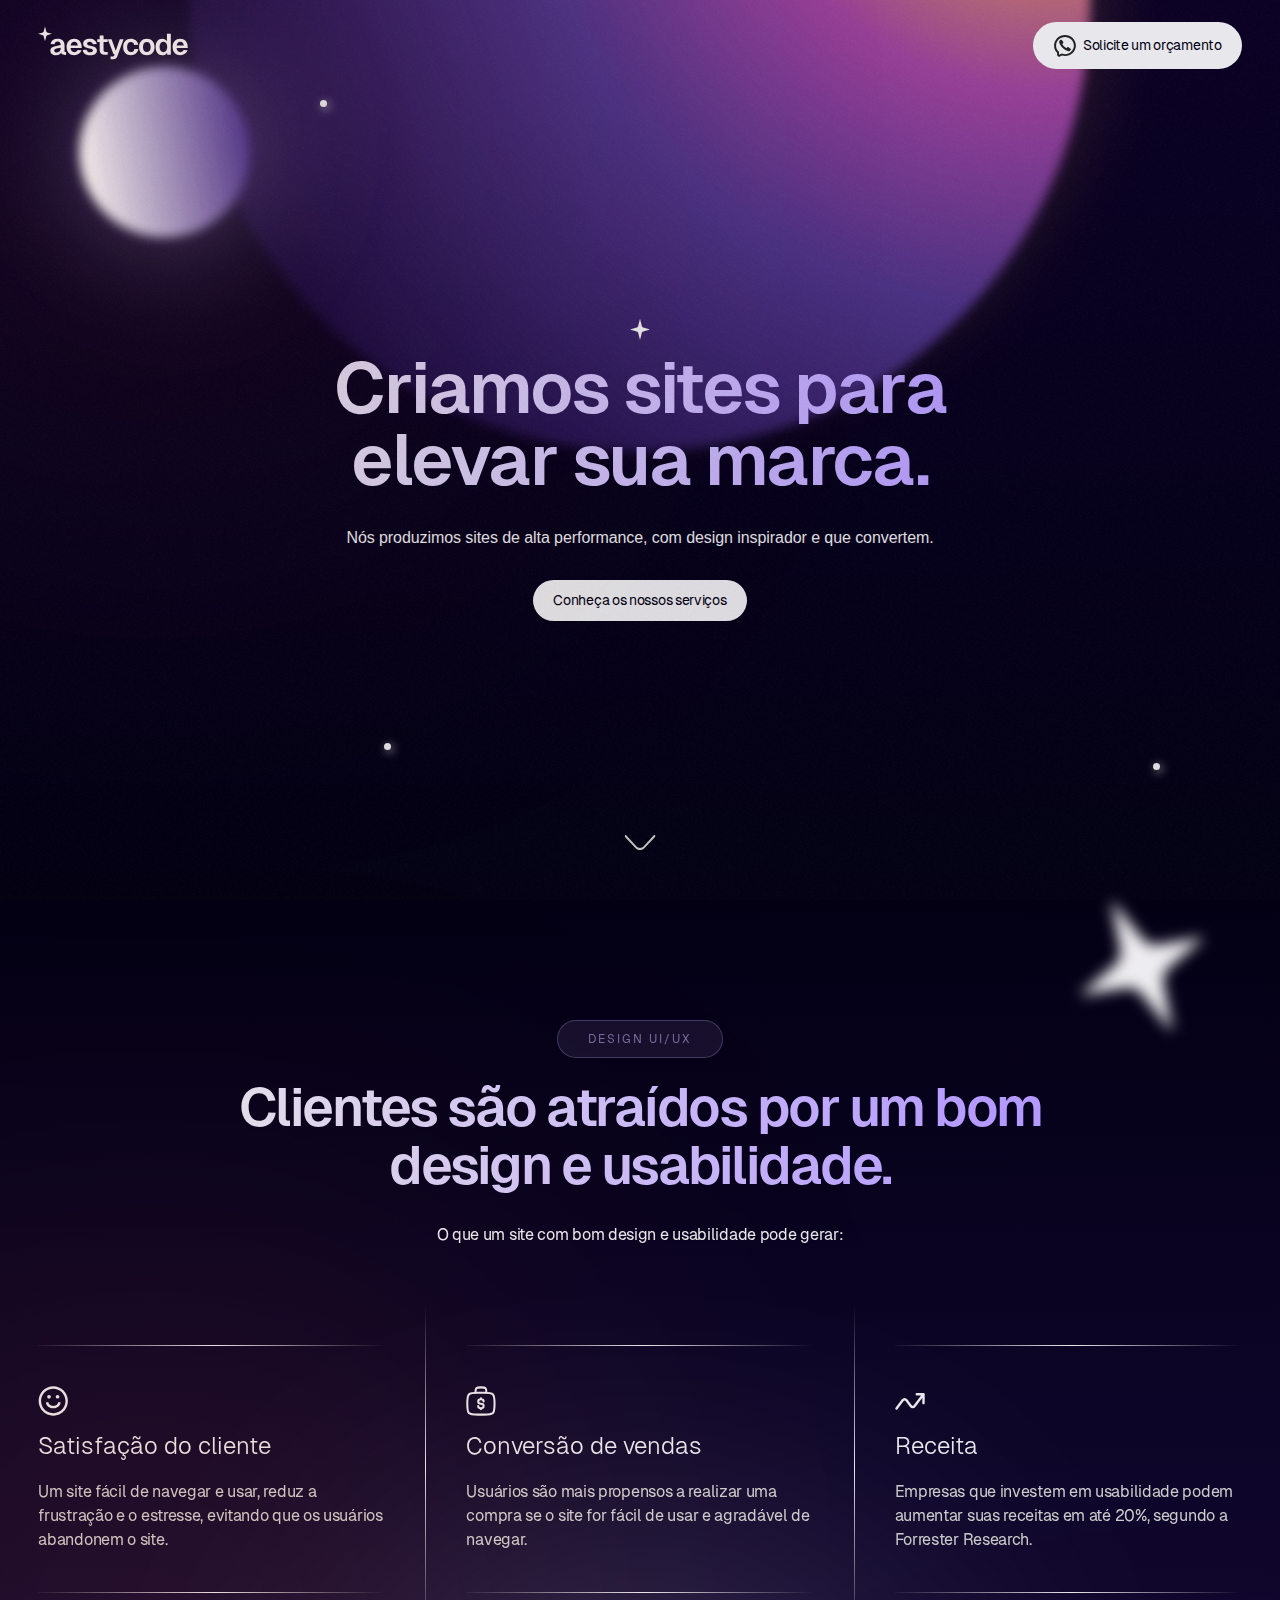
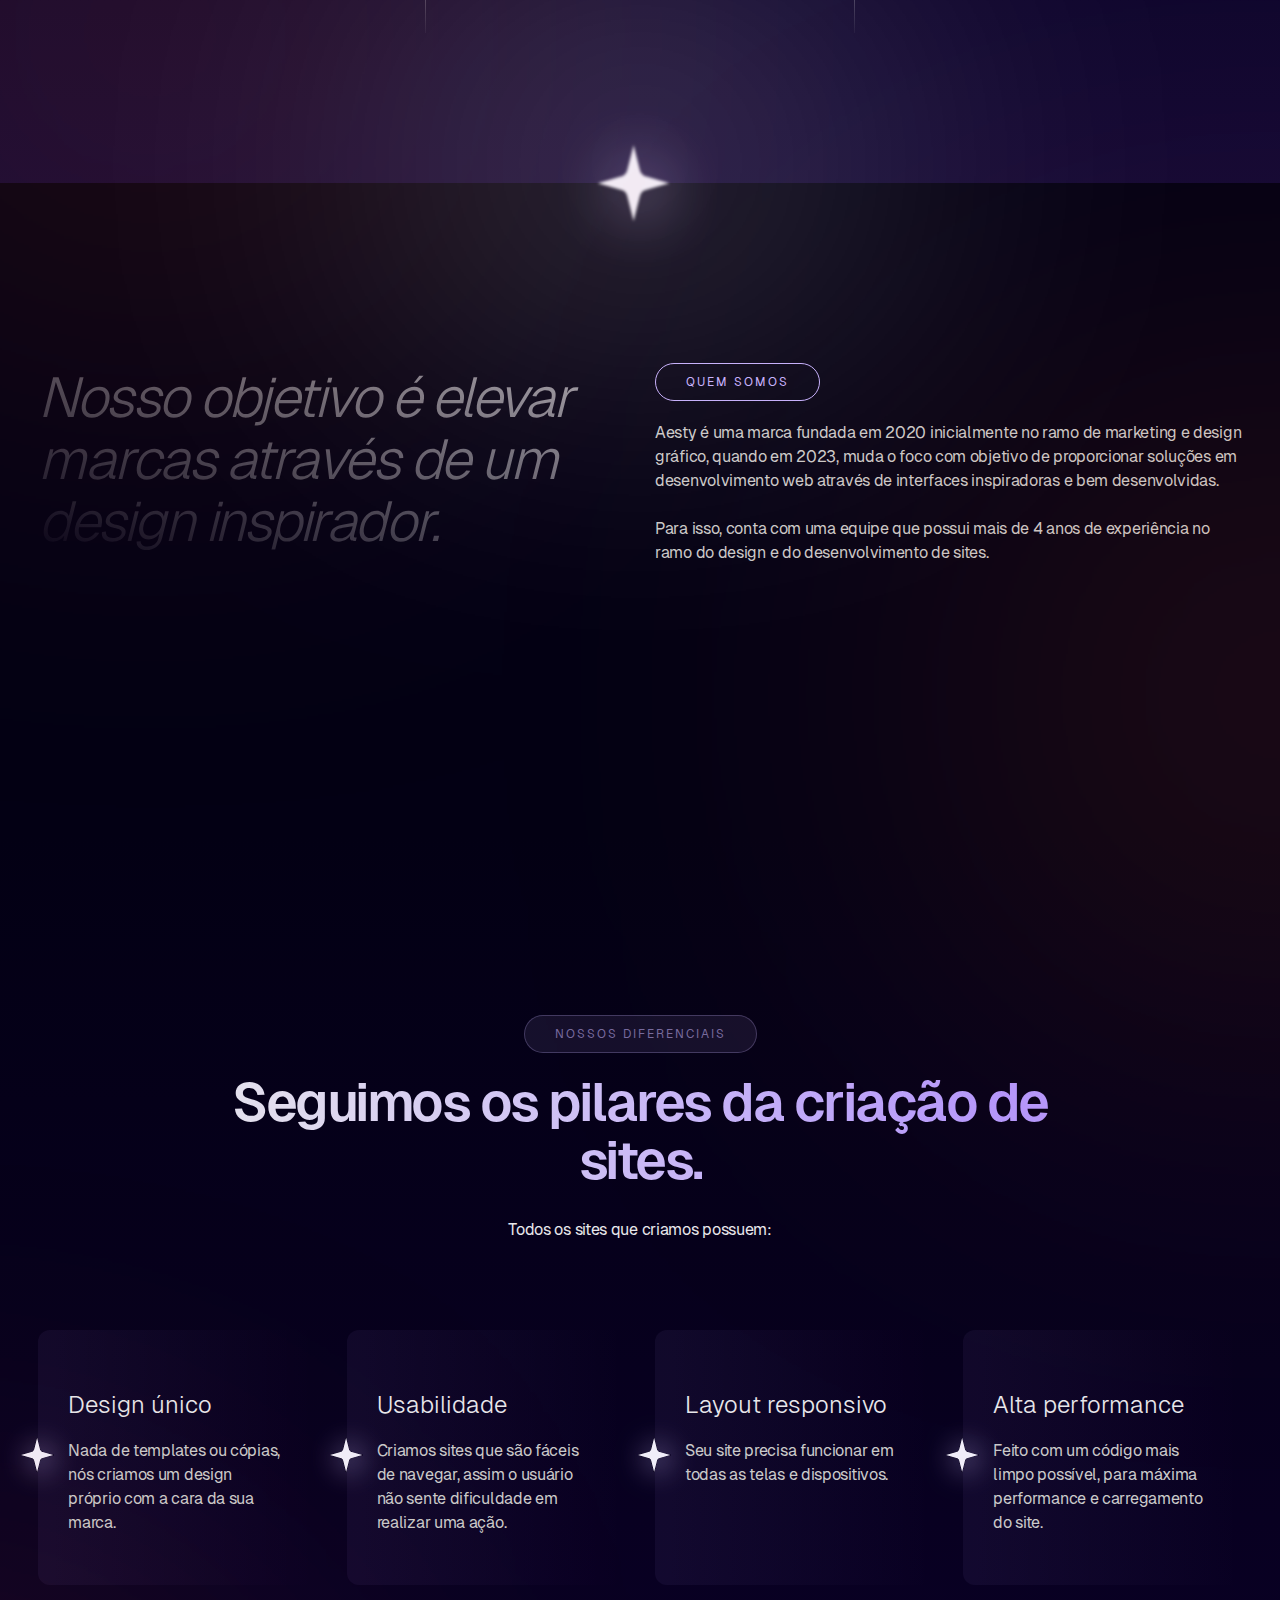
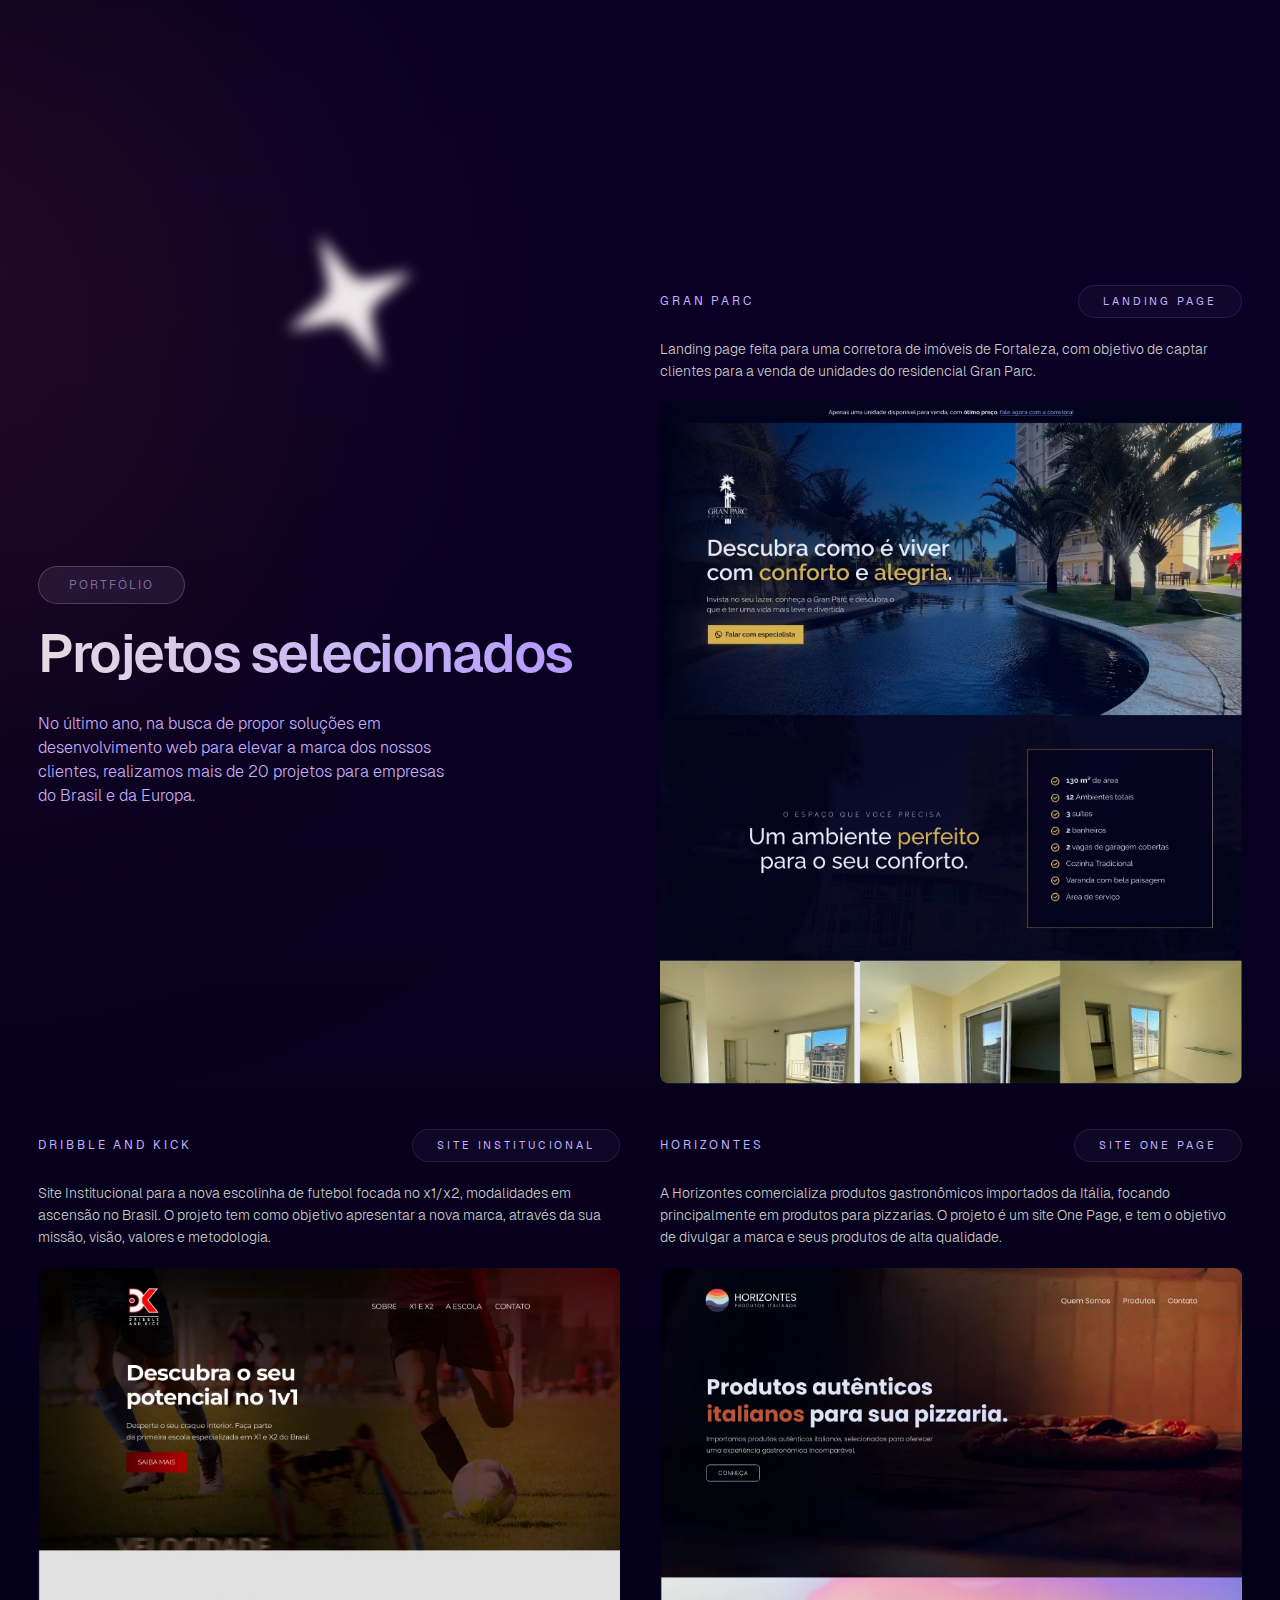
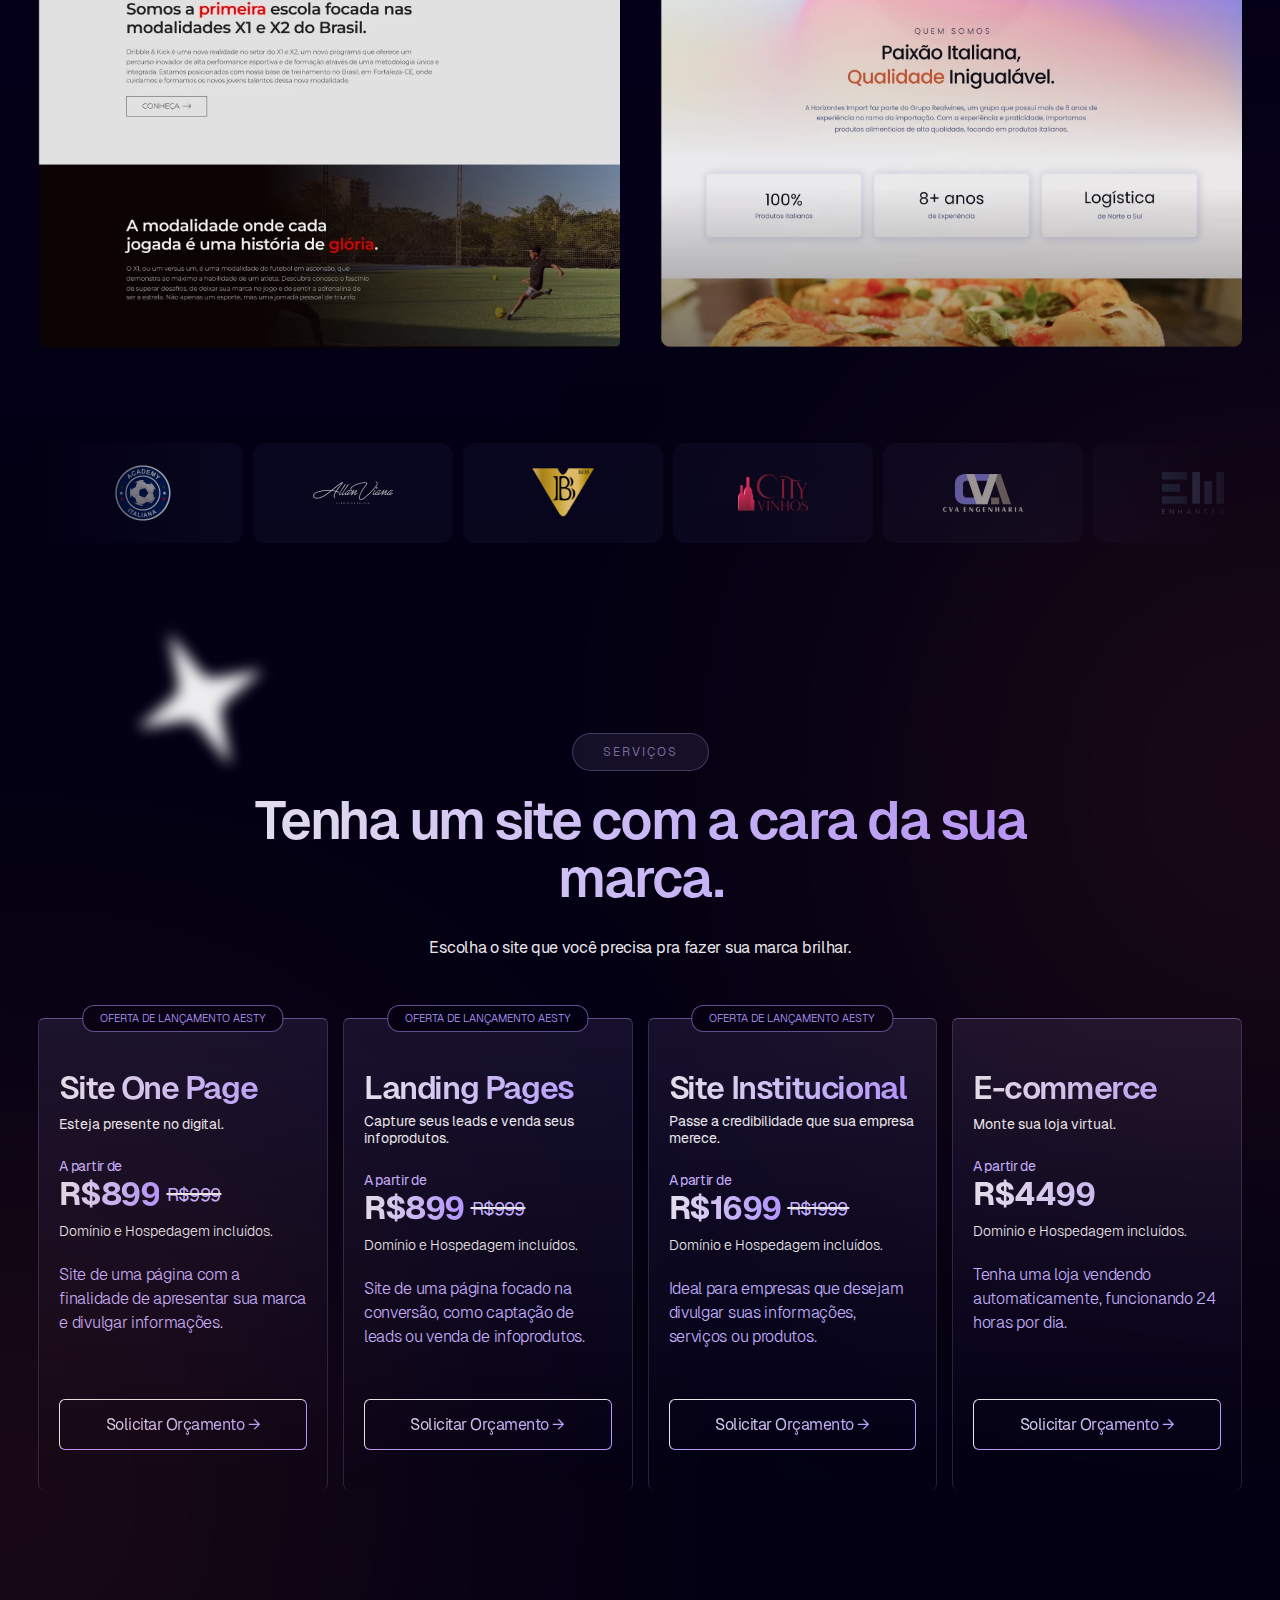
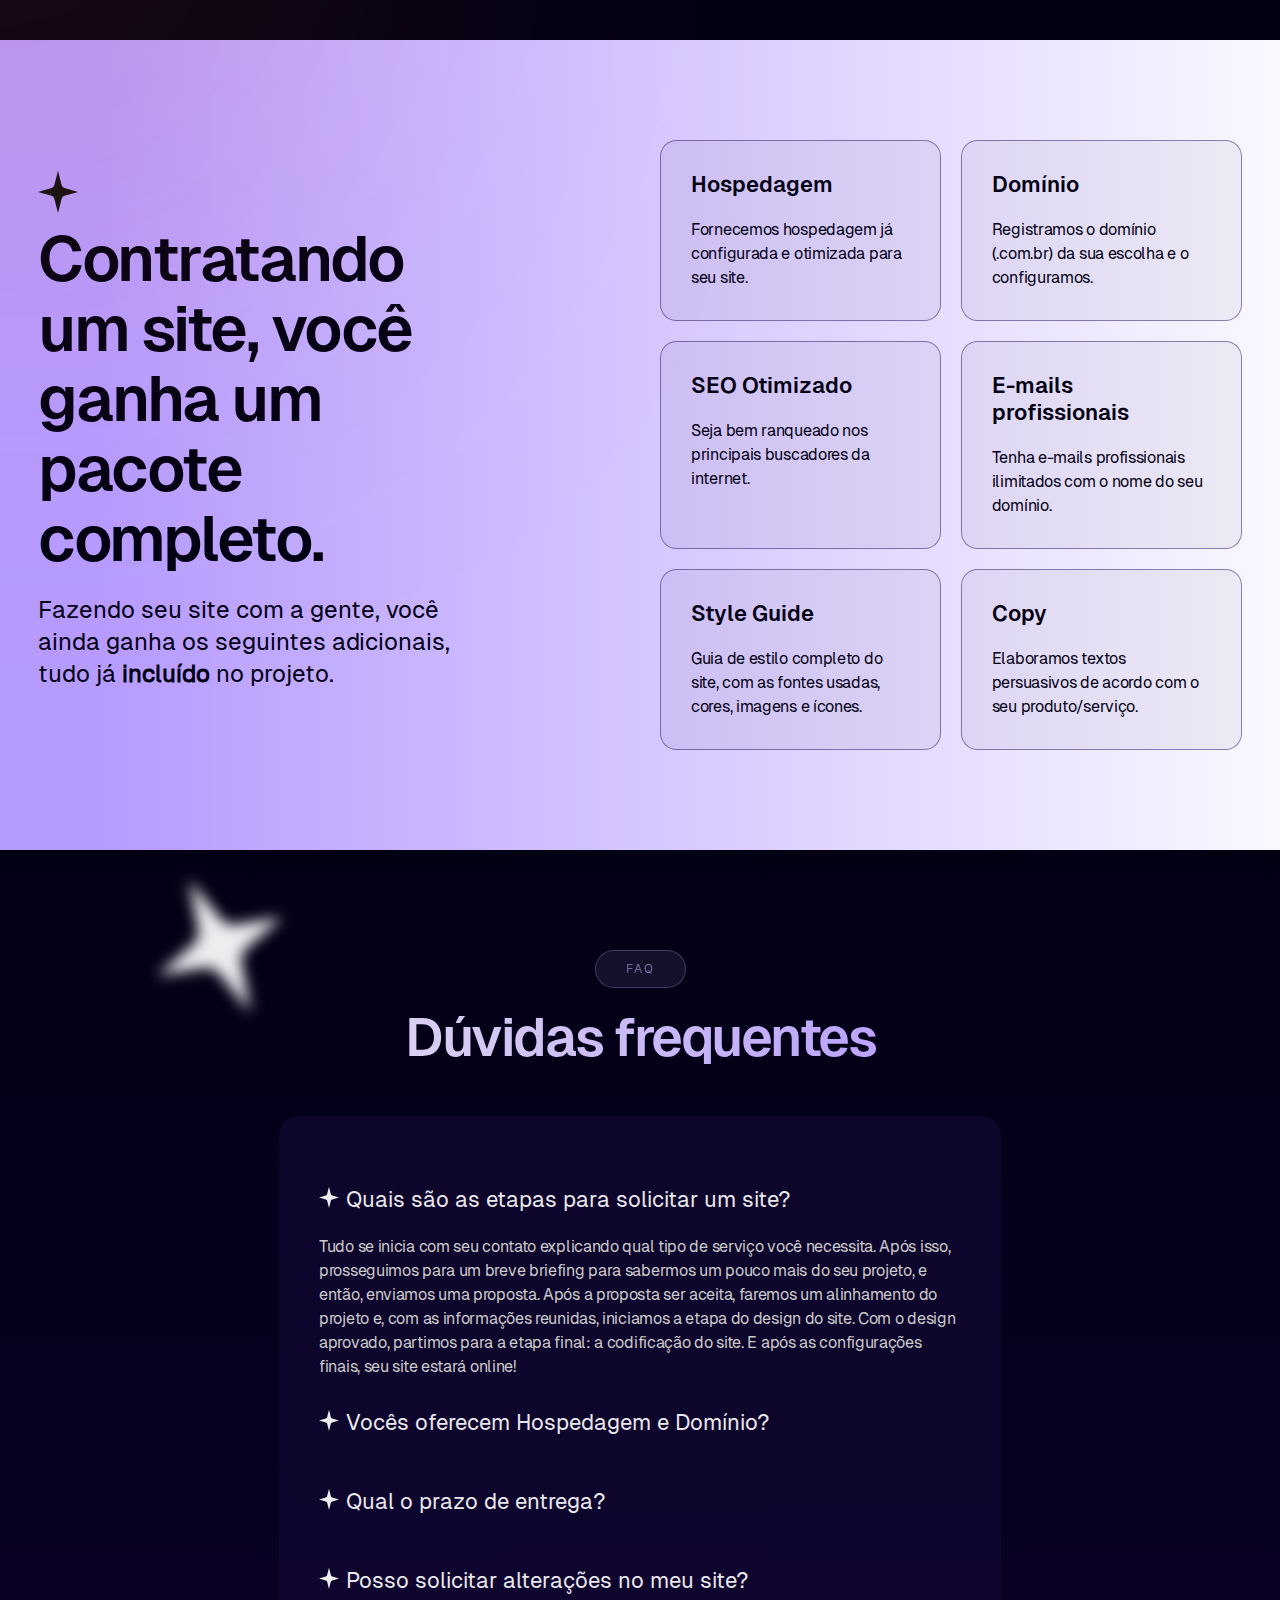
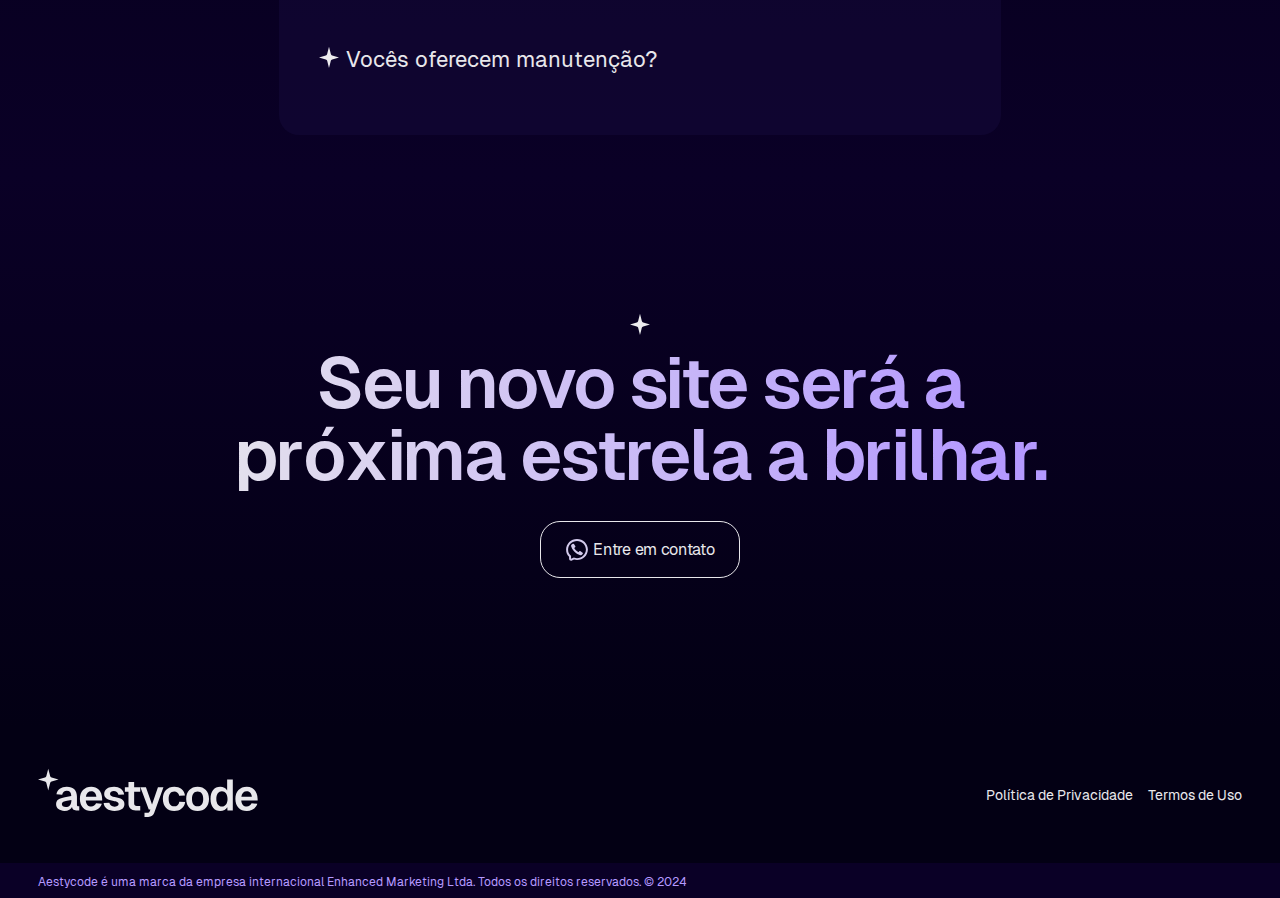
==== commit 12509db1: "ajustes faq e estrela com animação" ====
--- a/index.html
+++ b/index.html
@@ -19,16 +19,16 @@
     </script>
     <meta charset="UTF-8">
     <meta name="viewport" content="width=device-width, initial-scale=1.0">
-    <meta name="description" content="Sites e Landing Pages com design único, boa usabilidade e alta performance.">
+    <meta name="description" content="Criação de Sites e Landing Pages com design único, boa usabilidade e alta performance.">
     <meta name="author" content="Aestycode">
     <meta property="og:locale" content="pt_BR" />
     <meta property="og:type" content="website" />
-    <meta property="og:title" content="Aestycode - Sites e Landing Pages.">
-    <meta property="og:description" content="Sites e Landing Pages com design único, boa usabilidade e alta performance.">
+    <meta property="og:title" content="Aestycode - Criação de Sites e Landing Pages.">
+    <meta property="og:description" content="Criação de Sites e Landing Pages com design único, boa usabilidade e alta performance.">
     <meta property="og:site_name" content="Aestycode" />
     <meta property="og:image" content="https://aesty.com.br/assets/images/og-image.jpg">
     <meta property="og:url" content="https://aesty.com.br">
-    <title>Aestycode - Sites e Landing Pages com design único, boa usabilidade e alta performance.</title>
+    <title>Aestycode - Criação de Sites e Landing Pages com design único, boa usabilidade e alta performance.</title>
     <link rel="canonical" href="https://aesty.com.br/" />
     <link rel="shortcut icon" href="favicon.svg" type="svg">
 
@@ -42,7 +42,7 @@
     <header>
         <nav class="container">
             <a href="index.html"><img width="150" height="50" src="assets/images/Logo_Aestycode_White.svg" alt="Logo"></a>
-            <a href="https://api.whatsapp.com/send?phone=5585988613842&text=Olá,%20gostaria%20de%20solicitar%20um%20orçamento." rel="noopener noreferrer" target="_blank" class="cta-btn cta-btn__desktop"> <svg width="24" height="23" viewBox="0 0 31 30" fill="none" xmlns="http://www.w3.org/2000/svg">
+            <a href="https://api.whatsapp.com/send?phone=5548992084754&text=Olá,%20gostaria%20de%20solicitar%20um%20orçamento." rel="noopener noreferrer" target="_blank" class="cta-btn cta-btn__desktop"> <svg width="24" height="23" viewBox="0 0 31 30" fill="none" xmlns="http://www.w3.org/2000/svg">
                 <path d="M7.76809 10.0077C7.91568 8.878 9.43275 7.34268 10.6367 7.51304L10.6348 7.51118C11.8065 7.72665 12.734 9.67826 13.257 10.5558C13.6276 11.1925 13.387 11.8376 13.0413 12.1098C12.575 12.4735 11.8459 12.9754 11.9988 13.4792C12.2708 14.375 15.5 17.5 17.0882 18.3884C17.6894 18.7246 18.1253 17.8377 18.4976 17.3834C18.768 17.0339 19.4352 16.825 20.0916 17.17C21.072 17.7225 21.9955 18.3646 22.8496 19.0875C23.2761 19.4325 23.3762 19.9424 23.0807 20.4812C22.5601 21.4304 21.0546 22.682 19.9617 22.4276C18.0529 21.9835 10.3333 19.0875 7.85376 10.6975C7.71431 10.3006 7.74942 10.1506 7.76809 10.0077Z" fill="#222222"/>
                 <path fill-rule="evenodd" clip-rule="evenodd" d="M15.5003 28.75C13.9198 28.75 13.0454 28.5859 11.6253 28.125L8.90563 29.441C7.18796 30.2721 5.16699 29.0634 5.16699 27.2049V24.375C2.38545 21.865 1.29199 18.9709 1.29199 15C1.29199 7.40609 7.65328 1.25 15.5003 1.25C23.3473 1.25 29.7087 7.40609 29.7087 15C29.7087 22.5939 23.3473 28.75 15.5003 28.75ZM7.75033 23.2879L6.92876 22.5465C4.7677 20.5965 3.87533 18.4164 3.87533 15C3.87533 8.7868 9.08002 3.75 15.5003 3.75C21.9207 3.75 27.1253 8.7868 27.1253 15C27.1253 21.2132 21.9207 26.25 15.5003 26.25C14.2271 26.25 13.63 26.1388 12.4468 25.7547L11.4296 25.4246L7.75033 27.2049V23.2879Z" fill="#222222"/>
                 </svg> Solicite um orçamento 
@@ -59,7 +59,7 @@
                         Criamos sites para
                         <br>
                         elevar sua marca.</h1>
-                    <p>Nós produzimos sites de alta performance, visualmente impecáveis e que convertem.</p>
+                    <p>Nós produzimos sites de alta performance, com design inspirador e que convertem.</p>
                     <a href="#servicos" class="cta-btn">Conheça os nossos serviços</a>
                 </div>
             </div>
@@ -105,6 +105,7 @@
     </article>
 
     <div class="quemsomos">
+        <div class="blur" style="left: 50%;top: -95px;transform: translateX(-50%);background-color: #ffffff93;width: 400px;height: 150px;filter: blur(200px);"></div>
         <img src="/assets/images/Icon_Aesty_White_Shiny.svg" width="200px" alt="Ícone Aesty">
         <div class="container">
             <div class="quemsomos__left">
@@ -112,10 +113,10 @@
             </div>
             <div class="quemsomos__right">
                 <span class="before-title">Quem somos</span>
-                <p>Aestycode é uma marca fundada em 2023 com intuito 
-                    de proporcionar soluções em desenvolvimento web, com foco 
-                    na produção de sites de alta performance, visualmente impecáveis 
-                    e que convertem.
+                <p>Aesty é uma marca fundada em 2020 inicialmente no ramo de 
+                    marketing e design gráfico, quando em 2023, muda o foco com 
+                    objetivo de proporcionar soluções em desenvolvimento web através 
+                    de interfaces inspiradoras e bem desenvolvidas.
                     <br><br>
                     Para isso, conta com uma equipe que possui mais de 
                     4 anos de experiência no ramo do design e do 
@@ -125,6 +126,10 @@
 
         </div>
         <div class="blur" style="bottom: -100px;right: -150px;"></div>
+    </div>
+
+    <div class="icon-sliding">
+        <img src="assets/images/Icon_Aesty_White_Shiny.svg" alt="Ícone Aesty Flutuando">
     </div>
 
     <article class="diferenciais">
@@ -268,14 +273,14 @@
                             <div class="servicos__preco">
                                 <span class="servicos__preco-apartir">A partir de</span>
                                 <div class="servicos__preco-precos">
-                                    <span class="servicos__preco-valor">R$699</span>
-                                    <span class="servicos__preco-promo">R$799</span>
+                                    <span class="servicos__preco-valor">R$899</span>
+                                    <span class="servicos__preco-promo">R$999</span>
                                 </div>
                                 <p>Domínio e Hospedagem incluídos.</p>
                             </div>
                             <p>Site de uma página com a finalidade de apresentar sua marca e divulgar informações.</p>
                         </div>
-                        <a href="https://api.whatsapp.com/send?phone=5585988613842&text=Olá,%20gostaria%20de%20solicitar%20um%20orçamento." class="cta-btn-outline">Solicitar Orçamento →</a>
+                        <a href="https://api.whatsapp.com/send?phone=5548992084754&text=Olá,%20gostaria%20de%20solicitar%20um%20orçamento." class="cta-btn-outline">Solicitar Orçamento →</a>
                     </div>
                     <div class="servicos__card">
                         <div class="servicos__card-text">
@@ -291,7 +296,7 @@
                             </div>
                             <p>Site de uma página focado na conversão, como captação de leads ou venda de infoprodutos.</p>
                         </div>
-                        <a href="https://api.whatsapp.com/send?phone=5585988613842&text=Olá,%20gostaria%20de%20solicitar%20um%20orçamento." class="cta-btn-outline">Solicitar Orçamento →</a>
+                        <a href="https://api.whatsapp.com/send?phone=5548992084754&text=Olá,%20gostaria%20de%20solicitar%20um%20orçamento." class="cta-btn-outline">Solicitar Orçamento →</a>
                     </div>
                     <div class="servicos__card">
                         <div class="servicos__card-text">
@@ -300,14 +305,14 @@
                             <div class="servicos__preco">
                                 <span class="servicos__preco-apartir">A partir de</span>
                                 <div class="servicos__preco-precos">
-                                    <span class="servicos__preco-valor">R$1799</span>
+                                    <span class="servicos__preco-valor">R$1699</span>
                                     <span class="servicos__preco-promo">R$1999</span>
                                 </div>
                                 <p>Domínio e Hospedagem incluídos.</p>
                             </div>
                             <p>Ideal para empresas que desejam divulgar suas informações, serviços ou produtos.</p>
                         </div>
-                        <a href="https://api.whatsapp.com/send?phone=5585988613842&text=Olá,%20gostaria%20de%20solicitar%20um%20orçamento." class="cta-btn-outline">Solicitar Orçamento →</a>
+                        <a href="https://api.whatsapp.com/send?phone=5548992084754&text=Olá,%20gostaria%20de%20solicitar%20um%20orçamento." class="cta-btn-outline">Solicitar Orçamento →</a>
                     </div>
                     <div class="servicos__card">
                         <div class="servicos__card-text">
@@ -320,7 +325,7 @@
                             </div>
                             <p>Tenha uma loja vendendo automaticamente, funcionando 24 horas por dia.</p>
                         </div>
-                        <a href="https://api.whatsapp.com/send?phone=5585988613842&text=Olá,%20gostaria%20de%20solicitar%20um%20orçamento." class="cta-btn-outline">Solicitar Orçamento →</a>
+                        <a href="https://api.whatsapp.com/send?phone=5548992084754&text=Olá,%20gostaria%20de%20solicitar%20um%20orçamento." class="cta-btn-outline">Solicitar Orçamento →</a>
                     </div>
                 </div>
             </div>
@@ -375,13 +380,13 @@
             <h2 class="title-2">Dúvidas frequentes</h2>
             <dl class="faq-lista">
                 <dt class="active">Quais são as etapas para solicitar um site?</dt>
-                <dd class="active">Tudo se inicia com seu contato explicando qual tipo de serviço você necessita. E então, prosseguimos para um breve briefing para sabermos um pouco mais do seu projeto, podendo ser por meio de um formulário ou uma reunião. Com as informações reunidas, iniciamos a etapa do design do site e quando concluído, enviamos para sua aprovação, onde qualquer tipo de alteração pode ser solicitada. Com o design aprovado, partimos para a etapa final: a codificação do site. Com o site pronto, configuramos a hospedagem e seu site estará online!</dd>
+                <dd class="active">Tudo se inicia com seu contato explicando qual tipo de serviço você necessita. Após isso, prosseguimos para um breve briefing para sabermos um pouco mais do seu projeto, e então, enviamos uma proposta. Após a proposta ser aceita, faremos um alinhamento do projeto e, com as informações reunidas, iniciamos a etapa do design do site. Com o design aprovado, partimos para a etapa final: a codificação do site. E após as configurações finais, seu site estará online!</dd>
                 <dt>Vocês oferecem Hospedagem e Domínio?</dt>
-                <dd>Sim! Tanto a hospedagem quanto o domínio (.com.br), ambos por 1 ano, já estão incluídos no preço final do projeto. Depois desse período, é cobrado um valor de 180 R$ por ano, para ter a continuidade dos serviços.
+                <dd>Sim! Tanto a hospedagem quanto o domínio (.com.br), ambos por 1 ano, já estão incluídos no preço final do projeto. Depois desse período, entraremos em contato para renovar o domínio e a hospedagem, com a possibilidade de manutenção do site e assim manter a continuidade dos serviços do site e e-mails.
                    <br><br> Para explicar: a Hospedagem é o serviço que serve para manter o seu site no ar. Já o domínio é o endereço do site.
                 </dd>
                 <dt>Qual o prazo de entrega?</dt>
-                <dd>De 7 a 15 dias, dependendo da extensão do projeto.</dd>
+                <dd>Depende do tipo de serviço e sua complexidade. Uma landing page varia entre 3 a 7 dias, já um site institucional tem o prazo de 7 a 15 dias. Projetos maiores como lojas virtuais tem um prazo de 20 dias, devido a maior extensão do projeto.</dd>
                 <dt>Posso solicitar alterações no meu site?</dt>
                 <dd>Claro! Após reunirmos as informações que você nos passou, começa a etapa de design do site. Feito o design, enviamos o mesmo e esperamos a sua aprovação para prosseguir para o código, essa é a etapa onde você poderá solicitar qualquer alteração. Após o site finalizado e online, oferecemos a possibilidade de alterações mas que não alterem a estrutura previamente aprovada, ou seja, podemos fazer a alteração de cores, textos, imagens e ícones, sem mudar a estrutura do site.</dd>
                 <dt>Vocês oferecem manutenção?</dt>
@@ -396,7 +401,7 @@
         <div class="container">
             <div class="cta-wrapper__content">
                 <span class="title-1">Seu novo site será a próxima estrela a brilhar.</span>
-                <a href="https://api.whatsapp.com/send?phone=5585988613842&text=Olá,%20gostaria%20de%20solicitar%20um%20orçamento." rel="noopener noreferrer" target="_blank"><svg width="24" height="23" viewBox="0 0 31 30" fill="none" xmlns="http://www.w3.org/2000/svg">
+                <a href="https://api.whatsapp.com/send?phone=5548992084754&text=Olá,%20gostaria%20de%20solicitar%20um%20orçamento." rel="noopener noreferrer" target="_blank"><svg width="24" height="23" viewBox="0 0 31 30" fill="none" xmlns="http://www.w3.org/2000/svg">
                     <path d="M7.76809 10.0077C7.91568 8.878 9.43275 7.34268 10.6367 7.51304L10.6348 7.51118C11.8065 7.72665 12.734 9.67826 13.257 10.5558C13.6276 11.1925 13.387 11.8376 13.0413 12.1098C12.575 12.4735 11.8459 12.9754 11.9988 13.4792C12.2708 14.375 15.5 17.5 17.0882 18.3884C17.6894 18.7246 18.1253 17.8377 18.4976 17.3834C18.768 17.0339 19.4352 16.825 20.0916 17.17C21.072 17.7225 21.9955 18.3646 22.8496 19.0875C23.2761 19.4325 23.3762 19.9424 23.0807 20.4812C22.5601 21.4304 21.0546 22.682 19.9617 22.4276C18.0529 21.9835 10.3333 19.0875 7.85376 10.6975C7.71431 10.3006 7.74942 10.1506 7.76809 10.0077Z" fill="#D3CAEC"/>
                     <path fill-rule="evenodd" clip-rule="evenodd" d="M15.5003 28.75C13.9198 28.75 13.0454 28.5859 11.6253 28.125L8.90563 29.441C7.18796 30.2721 5.16699 29.0634 5.16699 27.2049V24.375C2.38545 21.865 1.29199 18.9709 1.29199 15C1.29199 7.40609 7.65328 1.25 15.5003 1.25C23.3473 1.25 29.7087 7.40609 29.7087 15C29.7087 22.5939 23.3473 28.75 15.5003 28.75ZM7.75033 23.2879L6.92876 22.5465C4.7677 20.5965 3.87533 18.4164 3.87533 15C3.87533 8.7868 9.08002 3.75 15.5003 3.75C21.9207 3.75 27.1253 8.7868 27.1253 15C27.1253 21.2132 21.9207 26.25 15.5003 26.25C14.2271 26.25 13.63 26.1388 12.4468 25.7547L11.4296 25.4246L7.75033 27.2049V23.2879Z" fill="#D3CAEC"/>
                     </svg> Entre em contato
@@ -406,7 +411,7 @@
         <span class="starfall" style="animation: 4s falling-down 3s infinite cubic-bezier(1,0,.95,.64);"></span>  
     </div>
 
-    <a class="cta-btn__mobile" href="https://api.whatsapp.com/send?phone=5585988613842&text=Olá,%20gostaria%20de%20solicitar%20um%20orçamento." rel="noopener noreferrer" target="_blank"> <svg width="24" height="23" viewBox="0 0 31 30" fill="none" xmlns="http://www.w3.org/2000/svg">
+    <a class="cta-btn__mobile" href="https://api.whatsapp.com/send?phone=5548992084754&text=Olá,%20gostaria%20de%20solicitar%20um%20orçamento." rel="noopener noreferrer" target="_blank"> <svg width="24" height="23" viewBox="0 0 31 30" fill="none" xmlns="http://www.w3.org/2000/svg">
         <path d="M7.76809 10.0077C7.91568 8.878 9.43275 7.34268 10.6367 7.51304L10.6348 7.51118C11.8065 7.72665 12.734 9.67826 13.257 10.5558C13.6276 11.1925 13.387 11.8376 13.0413 12.1098C12.575 12.4735 11.8459 12.9754 11.9988 13.4792C12.2708 14.375 15.5 17.5 17.0882 18.3884C17.6894 18.7246 18.1253 17.8377 18.4976 17.3834C18.768 17.0339 19.4352 16.825 20.0916 17.17C21.072 17.7225 21.9955 18.3646 22.8496 19.0875C23.2761 19.4325 23.3762 19.9424 23.0807 20.4812C22.5601 21.4304 21.0546 22.682 19.9617 22.4276C18.0529 21.9835 10.3333 19.0875 7.85376 10.6975C7.71431 10.3006 7.74942 10.1506 7.76809 10.0077Z" fill="#222222"/>
         <path fill-rule="evenodd" clip-rule="evenodd" d="M15.5003 28.75C13.9198 28.75 13.0454 28.5859 11.6253 28.125L8.90563 29.441C7.18796 30.2721 5.16699 29.0634 5.16699 27.2049V24.375C2.38545 21.865 1.29199 18.9709 1.29199 15C1.29199 7.40609 7.65328 1.25 15.5003 1.25C23.3473 1.25 29.7087 7.40609 29.7087 15C29.7087 22.5939 23.3473 28.75 15.5003 28.75ZM7.75033 23.2879L6.92876 22.5465C4.7677 20.5965 3.87533 18.4164 3.87533 15C3.87533 8.7868 9.08002 3.75 15.5003 3.75C21.9207 3.75 27.1253 8.7868 27.1253 15C27.1253 21.2132 21.9207 26.25 15.5003 26.25C14.2271 26.25 13.63 26.1388 12.4468 25.7547L11.4296 25.4246L7.75033 27.2049V23.2879Z" fill="#222222"/>
         </svg> 
--- a/assets/css/style.css
+++ b/assets/css/style.css
@@ -1 +1 @@
-@font-face{font-family:"Geist";src:url("/assets/fonts/Geist-Regular.woff2") format("woff2");font-style:normal;font-display:block}@font-face{font-family:"Geist-Bold";src:url("/assets/fonts/Geist-Bold.woff2") format("woff2");font-style:normal;font-weight:normal;font-display:block}@font-face{font-family:"Geist-Semi-Bold";src:url("/assets/fonts/Geist-SemiBold.woff2") format("woff2");font-style:normal;font-weight:normal;font-display:block}@font-face{font-family:"Geist-Light";src:url("/assets/fonts/Geist-Light.woff2") format("woff2");font-style:normal;font-weight:normal;font-display:block}::-moz-selection{background-color:#030014;color:#b499ff;-webkit-text-fill-color:#b499ff}::selection{background-color:#030014;color:#b499ff;-webkit-text-fill-color:#b499ff}*,*::after,*::before{margin:0;padding:0;box-sizing:border-box;scroll-behavior:smooth}html{overflow-x:hidden}body{background-color:#030014;font-family:"Geist",Arial,Helvetica,sans-serif;overflow-x:hidden}img{max-width:100%}a{text-decoration:none}h1,h2,h3,h4,span{font-style:normal;font-weight:normal}.container{max-width:1280px;margin:0 auto}.arrow-down{bottom:50px}.cta-btn{display:flex;justify-content:center;align-items:center;gap:6px;background-color:#e8e7eb;border-radius:49px;padding:12px 20px;color:#e8e7eb;font-family:"Geist",Arial,Helvetica,sans-serif;letter-spacing:-0.3px;font-size:.875rem;color:#030014;z-index:4;transition:all 1s ease}.cta-btn:hover{background-color:#b499ff;box-shadow:1px 1px 10px 4px rgba(169,147,237,.51)}.cta-btn__desktop,.cta-btn__mobile{animation:pulseBorder 2s infinite alternate}.cta-btn__mobile{display:none;justify-content:center;align-items:center;position:fixed;bottom:20px;right:20px;background-color:#e8e7eb;border-radius:50%;width:55px;height:55px;z-index:4;box-shadow:1px 1px 10px 2px rgba(169,147,237,.51)}.cta-btn-services{display:flex;align-items:center;gap:6px;color:#e8e7eb;font-family:"Geist",Arial,Helvetica,sans-serif;letter-spacing:-0.3px;font-size:14px;color:#e8e7eb}.icon-gradiente{z-index:0}.starfall{opacity:0;content:"";display:block;width:6px;height:6px;background-color:#e8e7eb;border-radius:10px;box-shadow:2px 2px 10px rgba(255,255,255,.7);position:absolute}.starfall::after{content:"";display:block;width:50px;height:1px;background:linear-gradient(to right, #E8E7EB 0%, rgba(211, 202, 236, 0) 100%);border-radius:10px;box-shadow:2px 2px 10px rgba(255,255,255,.6);opacity:.5;transform:rotate3d(0, 0, 1, 353deg)}.title-2{color:#e8e7eb;font-family:"Geist-Semi-Bold",Arial,Helvetica,sans-serif;letter-spacing:-2.5px;background:linear-gradient(269deg, #B499FF 7.89%, #E8E7EB 107.36%);background-clip:text;-webkit-background-clip:text;-webkit-text-fill-color:rgba(0,0,0,0);padding-bottom:10px;font-size:3.375rem;font-style:normal;font-weight:normal;line-height:58px;width:70%;margin:0 auto}.title-1{color:#e8e7eb;font-family:"Geist-Semi-Bold",Arial,Helvetica,sans-serif;letter-spacing:-2.5px;background:linear-gradient(269deg, #B499FF 7.89%, #E8E7EB 107.36%);background-clip:text;-webkit-background-clip:text;-webkit-text-fill-color:rgba(0,0,0,0);padding-bottom:10px;font-size:4.5rem;font-style:normal;font-weight:normal;line-height:72px}.before-title{background-color:rgba(152,138,197,.1176470588);border:1px solid rgba(152,138,197,.3490196078);color:rgba(152,138,197,.7529411765);padding:12px 30px;border-radius:58px;font-size:.75rem;line-height:.75rem;text-transform:uppercase;letter-spacing:2px;margin-bottom:20px;display:inline-block;text-align:center}.lgpd{padding:80px 0;color:#d1d1d1}.lgpd h2{color:#d1d1d1;margin-bottom:20px}.lgpd h3{margin:25px 0px 5px 0}.lgpd a{border:1px solid #d1d1d1;border-radius:10px;text-transform:uppercase;padding:10px 26px;display:inline-block;color:#d1d1d1;font-weight:300;font-size:.875rem;letter-spacing:2px;margin-top:30px;transition:opacity .5s ease}.lgpd a:hover{opacity:.5}.blur{position:absolute;width:300px;height:300px;border-radius:9999px;background-color:rgba(255,95,32,.7254901961);filter:blur(300px);-webkit-filter:blur(300px);z-index:101}.noise{top:0;left:0;position:fixed;background:url("/assets/images/noise.gif");opacity:.06;display:block;height:100vh;width:100vw;z-index:10;pointer-events:none}.floating-star{content:url("/assets/images/Icon_Aesty_White.svg");position:absolute;display:block;transform:rotate(-25deg);transform-origin:top;filter:blur(7px);-webkit-filter:blur(7px);animation:floating 4s alternate infinite}@keyframes arrow-floating{0%{opacity:0}50%{opacity:.75}100%{opacity:0;bottom:20px}}@keyframes floating{100%{top:60px}}@keyframes floating-planet{100%{margin-top:15px}}@keyframes pulse{0%,100%{opacity:1}50%{opacity:0}}@keyframes pulseBorder{0%{box-shadow:none}100%{box-shadow:1px 1px 14px 1px #a993ed}}@keyframes movement{0%{right:0;transform:rotate(0);transform-origin:top;opacity:0;visibility:visible}50%{opacity:1}100%{right:100%;transform:rotate(360deg);opacity:0}}@keyframes falling{0%{top:0}50%{opacity:.4}100%{top:100%;opacity:0}}@keyframes falling-down{0%{right:12%;top:20%;opacity:0}25%{opacity:1}50%{opacity:.4}100%{right:100%;top:70%;opacity:0}}@keyframes shining{0%{opacity:.3}100%{opacity:.7}}@keyframes rotate{100%{transform:rotateY(180deg)}}@keyframes rotateX{100%{transform:rotate(360deg)}}@keyframes fade-down{0%{transform:translateY(-15%)}100%{transform:translateY(0%)}}@keyframes slide{0%{transform:translate(0, 0)}100%{transform:translate(-1600px, 0)}}header{position:fixed;background:rgba(0,0,0,0);display:block;z-index:100;width:100%;height:90px;transition:background-color .5s ease}header nav{height:100%;width:100%;display:flex;justify-content:space-between;align-items:center}header.scrolled{backdrop-filter:blur(2px);-webkit-backdrop-filter:blur(2px);background-color:rgba(8,2,26,.4392156863)}.hero{background:linear-gradient(360deg, #030014 0%, #0A0026 100%);width:100%;position:relative}.hero .planet{content:"";display:block;width:32px;height:32px;background-color:#e8e7eb;border-radius:50%;box-shadow:2px 2px 10px rgba(110,110,110,.7);position:absolute}.hero .star{position:absolute;content:"";display:block;width:7px;height:7px;background-color:#e8e7eb;border-radius:10px;box-shadow:2px 2px 10px rgba(255,255,255,.7)}.hero__content{display:flex;justify-content:center;align-items:center;width:70%;margin:0 auto;height:100vh}.hero__content-left{flex:1.4;display:flex;justify-content:center;flex-direction:column;align-content:center;text-align:center}.hero__content-left h1{z-index:4;position:relative;display:flex;flex-direction:column-reverse}.hero__content-left h1::after{content:url("/assets/images/Icon_Mini.svg");animation:shining infinite 1s alternate}.hero__content-left p{margin-top:20px;margin-bottom:30px;color:#e8e7eb;font-family:"Geist Light",Arial,Helvetica,sans-serif;letter-spacing:-0.075px;font-size:1rem;line-height:1.5rem;z-index:4;width:100%}.hero__content-left a{align-self:center}.hero__content-right{flex:1}.hero .arrow-down{animation:arrow-floating 2s infinite ease;position:absolute;bottom:50px;left:50%;transform:translateX(-50%);-webkit-user-select:none;-moz-user-select:none;user-select:none}.hero .logo-floating{position:absolute;left:80px;bottom:120px}.hero .big-planet{display:block;margin:0 auto;width:901px;height:901px;flex-shrink:0;border-radius:50%;background:radial-gradient(105.26% 105.26% at 87.42% 84.25%, #DD9D35 0%, #C67A6E 18%, #9D429E 32%, #4E3388 55%, #120539 98%);box-shadow:35px 25px 61.8px -7px rgba(213,144,76,.14);position:absolute;top:-50%;left:50%;transform:translateX(-50%) rotate(290deg);filter:blur(5.5px);-webkit-filter:blur(5.5px)}.hero .big-planet::before{content:"";display:block;width:31px;height:31px;flex-shrink:0;background:linear-gradient(325deg, #402300 22.32%, #E8AA5C 90.43%);fill:linear-gradient(325deg, #402300 22.32%, #E8AA5C 90.43%);filter:drop-shadow(0px 8px 61.8px #CE865C) blur(1.2999999523px);border-radius:50%;position:absolute;z-index:-1;bottom:0;right:10px}.hero .big-planet::after{content:"";display:block;width:171px;height:171px;flex-shrink:0;background:linear-gradient(150deg, #FFF 13.8%, #4F3993 85.96%);filter:drop-shadow(0px 4px 61.8px rgba(157, 144, 200, 0.51));border-radius:50%;position:absolute;top:-30px;left:60px;z-index:-1}.beneficios{background:linear-gradient(to bottom, #030014, rgba(22, 10, 58, 0.8784313725));background-position:top;background-repeat:no-repeat;background-size:cover;display:flex;justify-content:center;align-items:center;flex-direction:column;position:relative;padding-block:120px}.beneficios__upper{margin-bottom:60px;text-align:center}.beneficios__upper h2{margin-bottom:20px}.beneficios__upper p{color:#e8e7eb;font-family:"Geist",Arial,Helvetica,sans-serif;letter-spacing:-0.3px}.beneficios__bottom{display:grid;grid-template-columns:1fr 1px 1fr 1px 1fr;justify-content:center;gap:40px;margin-bottom:30px}.beneficios__bottom .line{width:1px;height:100%;content:"";display:block;background:linear-gradient(360deg, rgba(3, 0, 20, 0) -2.46%, #E8E7EB 50.82%, rgba(3, 0, 20, 0) 100%)}.beneficios__bottom-card{padding:40px 0}.beneficios__bottom-card::after{width:100%;height:1px;content:"";display:block;background:linear-gradient(90deg, rgba(3, 0, 20, 0) -2.46%, #E8E7EB 50.82%, rgba(3, 0, 20, 0) 100%);margin-top:40px}.beneficios__bottom-card::before{width:100%;height:1px;content:"";display:block;background:linear-gradient(90deg, rgba(3, 0, 20, 0) -2.46%, #E8E7EB 50.82%, rgba(3, 0, 20, 0) 100%);margin-bottom:40px}.beneficios__bottom-card h3{font-family:"Geist-Light",Arial,Helvetica,sans-serif;margin-top:10px;margin-bottom:20px;color:#e8e7eb;font-size:1.5rem}.beneficios__bottom-card p{color:#e8e7eb;font-family:"Geist",Arial,Helvetica,sans-serif;letter-spacing:-0.3px;font-weight:lighter;font-size:1rem;line-height:1.5rem;color:#cacaca}.quemsomos{padding-block:180px;background-color:#030014;position:relative}.quemsomos img{position:absolute;top:-95px;left:50%;transform:translateX(-50%);filter:blur(1.5px);-webkit-filter:blur(1.5px)}.quemsomos .before-title{background-color:#030014;color:#e8e7eb;border:1px solid #e8e7eb}.quemsomos .container{display:flex;justify-content:space-around;align-items:center;gap:30px}.quemsomos__left,.quemsomos__right{flex:1}.quemsomos h2{background:linear-gradient(100deg, #E8E7EB, #030014);background-clip:text;-webkit-background-clip:text;-webkit-text-fill-color:rgba(0,0,0,0);font-size:3.5rem;line-height:62px;opacity:.4;font-family:"Geist-Light";width:100%}.quemsomos p{color:#e8e7eb;font-family:"Geist",Arial,Helvetica,sans-serif;letter-spacing:-0.3px;color:#cacaca;line-height:1.5rem;font-size:1rem}.wrapper{background:#160a3a;background:linear-gradient(240deg, rgb(22, 10, 58), #3c4c84, #242a4d, rgb(22, 10, 58));padding-block:100px}.wrapper .container{display:flex;align-items:center;gap:40}.wrapper__text{flex:1;display:flex;justify-content:flex-start;align-items:flex-start;flex-direction:column;height:100%}.wrapper__text span{margin-top:20px;display:block;text-align:left;font-size:2.5rem;color:#e8e7eb;font-family:"Geist-Light"}.wrapper__star{flex:1;position:relative}.wrapper__star .planet{content:"";display:block;width:32px;height:32px;background-color:#e8e7eb;border-radius:50%;box-shadow:2px 2px 10px rgba(110,110,110,.7);position:absolute;right:0;top:-200px}.wrapper__star .star{position:absolute;content:"";display:block;width:7px;height:7px;background-color:#e8e7eb;border-radius:10px;box-shadow:2px 2px 10px rgba(255,255,255,.7)}.wrapper__star img{position:absolute;right:0;top:0;transform:translateY(-50%);animation:movement 10s alternate-reverse 1.5s infinite;visibility:hidden}.diferenciais{background:linear-gradient(180deg, #030014 0%, #0A0026 100%);background-size:cover;background-position:center;padding-block:180px;display:flex;justify-content:center;align-items:center;flex-direction:column}.diferenciais__upper{text-align:center;margin-bottom:90px}.diferenciais__upper h2{margin-bottom:20px}.diferenciais__upper p{color:#e8e7eb;font-family:"Geist",Arial,Helvetica,sans-serif;letter-spacing:-0.3px}.diferenciais__bottom{display:grid;margin-top:60px;grid-template-columns:repeat(4, 1fr);gap:30px}.diferenciais__bottom-card{padding:50px 30px;position:relative;margin-bottom:20px;border-radius:12px;background:linear-gradient(90deg, rgba(180, 153, 255, 0.06) 5.07%, transparent)}.diferenciais__bottom-card h3{font-family:"Geist-Light",Arial,Helvetica,sans-serif;margin-top:10px;margin-bottom:20px;color:#e8e7eb;font-size:1.5rem}.diferenciais__bottom-card img{position:absolute;transform:translateY(-50%);left:-43px;top:50%}.diferenciais__bottom-card p{color:#e8e7eb;font-family:"Geist",Arial,Helvetica,sans-serif;letter-spacing:-0.3px;font-weight:lighter;font-size:1rem;line-height:1.5rem;color:#cacaca}.portfolio{background:linear-gradient(360deg, #030014 0%, #0A0026 100%);padding-top:100px;position:relative}.portfolio__bottom{display:grid;grid-template-columns:repeat(2, 1fr);justify-content:center;gap:40px}.portfolio__bottom-heading{display:flex;flex-direction:column;justify-content:center}.portfolio__bottom-heading h2{margin:0;width:100%}.portfolio__bottom-heading .before-title{align-self:flex-start}.portfolio__bottom-heading p{margin-top:20px;color:#e8e7eb;font-family:"Geist",Arial,Helvetica,sans-serif;letter-spacing:-0.3px;color:#c4afff;font-size:16px;line-height:24px;letter-spacing:normal;font-family:"Geist-Light",Arial,Helvetica,sans-serif;width:70%}.portfolio__bottom-card .card__info{margin-bottom:20px;display:flex;justify-content:space-between;align-items:center}.portfolio__bottom-card .card__info-title{color:#e8e7eb;font-family:"Geist",Arial,Helvetica,sans-serif;letter-spacing:-0.3px;color:#c4afff;font-size:.75rem;letter-spacing:2.88px;text-transform:uppercase}.portfolio__bottom-card .card__info-type{text-align:center;color:#c4afff;font-size:.675rem;letter-spacing:2.88px;text-transform:uppercase;padding:9px 24px;border-radius:68px;border:1px solid rgba(196,175,255,.12);background:rgba(196,175,255,.04)}.portfolio__bottom-card img{transition:transform 1s ease,opacity 1s ease;border-radius:6px;-o-object-fit:cover;object-fit:cover;width:100%}.portfolio__bottom-card img:hover{transform:scale(1.05)}.portfolio__bottom-card p{margin-top:20px;color:#e8e7eb;font-family:"Geist",Arial,Helvetica,sans-serif;letter-spacing:-0.3px;color:#cacaca;font-size:14px;line-height:22px;letter-spacing:normal;font-family:"Geist-Light",Arial,Helvetica,sans-serif;margin-bottom:20px}.portfolio__list{margin-block:90px;width:100%;display:flex;justify-content:flex-start;align-items:flex-start;overflow-x:scroll;position:relative}.portfolio__list:hover .portfolio__list-itens{animation-play-state:paused}.portfolio__list::-webkit-scrollbar{display:none}.portfolio__list::before,.portfolio__list::after{position:absolute;content:"";display:block;width:200px;height:100%;top:0;z-index:2}.portfolio__list::before{left:0;background:linear-gradient(to left, transparent, #030014)}.portfolio__list::after{right:0;background:linear-gradient(to right, transparent, #030014)}.portfolio__list-itens{width:100%;display:flex;justify-content:flex-start;align-items:flex-start;animation:slide 30s linear infinite}.portfolio__list-item{width:200px;background-color:rgba(44,55,95,.1333333333);min-width:200px;display:flex;align-items:center;justify-content:center;height:100px;border-radius:12px;margin:0 5px}.servicos{background:linear-gradient(to top, #030014, #030014);background-size:cover;background-position:top center;background-repeat:no-repeat;padding-top:100px;padding-bottom:150px;position:relative;scroll-margin-top:90px}.servicos .container{display:flex;flex-direction:column;gap:50px}.servicos__upper{text-align:center;margin-bottom:60px}.servicos__upper svg{animation:shining alternate infinite 1s}.servicos__upper p{margin-top:20px;color:#e8e7eb;font-family:"Geist",Arial,Helvetica,sans-serif;letter-spacing:-0.3px}.servicos__grid{display:grid;grid-template-columns:repeat(4, 1fr);justify-content:center;gap:15px}.servicos__grid .servicos__card{border-radius:6px;background:linear-gradient(180deg, rgba(180, 153, 255, 0.11) 0.65%, transparent);display:flex;justify-content:space-between;flex-direction:column;height:100%;border-top:1px solid rgba(180,153,255,.5215686275);border-inline:1px solid rgba(180,153,255,.2);transition:all .7s ease-in-out;position:relative}.servicos__grid .servicos__card:not(:last-child)::before{border-radius:12px;content:"OFERTA DE LANÇAMENTO AESTY";font-size:.675rem;display:block;width:70%;height:auto;text-align:center;background:#030014;color:#b499ff;font-family:"Geist-Light",Arial,Helvetica,sans-serif;padding:6px 14px;top:-14px;border:1px solid rgba(180,153,255,.5215686275);left:50%;transform:translateX(-50%);position:absolute}.servicos__grid .servicos__card-text{padding:50px 20px}.servicos__grid .servicos__card-text .servicos__subheading{display:inline-block;color:#e8e7eb;font-family:"Geist",Arial,Helvetica,sans-serif;letter-spacing:-0.3px;color:#e8e7eb;font-size:.875rem;margin-bottom:25px;letter-spacing:0}.servicos__grid .servicos__card-text h3{color:#e8e7eb;font-family:"Geist-Semi-Bold",Arial,Helvetica,sans-serif;letter-spacing:-2.5px;background:linear-gradient(269deg, #B499FF 7.89%, #E8E7EB 107.36%);background-clip:text;-webkit-background-clip:text;-webkit-text-fill-color:rgba(0,0,0,0);padding-bottom:10px;color:#e8e7eb;font-size:32px;letter-spacing:-1.4px;padding-bottom:0;margin-bottom:5px}.servicos__grid .servicos__card-text p{color:#e8e7eb;font-family:"Geist",Arial,Helvetica,sans-serif;letter-spacing:-0.3px;font-size:1rem;font-family:"Geist-Light",Arial,Helvetica,sans-serif;line-height:1.5rem;color:#c4afff}.servicos__grid .servicos__card-text .servicos__preco{display:flex;flex-direction:column;margin-bottom:20px}.servicos__grid .servicos__card-text .servicos__preco-apartir{color:#e8e7eb;font-family:"Geist",Arial,Helvetica,sans-serif;letter-spacing:-0.3px;color:#c4afff;font-size:.875rem}.servicos__grid .servicos__card-text .servicos__preco-precos{display:flex;align-items:center;gap:8px}.servicos__grid .servicos__card-text .servicos__preco-promo{color:#c4afff;font-size:18px;letter-spacing:-0.9px;position:relative}.servicos__grid .servicos__card-text .servicos__preco-promo::after{display:block;background-color:#e8e7eb;width:105%;height:2px;content:"";position:absolute;top:50%;left:50%;transform:translate(-50%, -50%)}.servicos__grid .servicos__card-text .servicos__preco-valor{color:#e8e7eb;font-family:"Geist-Semi-Bold",Arial,Helvetica,sans-serif;letter-spacing:-2.5px;background:linear-gradient(269deg, #B499FF 7.89%, #E8E7EB 107.36%);background-clip:text;-webkit-background-clip:text;-webkit-text-fill-color:rgba(0,0,0,0);padding-bottom:10px;font-family:"Geist-Bold",Arial,Helvetica,sans-serif;padding-bottom:0;font-size:32px;letter-spacing:-1.429px}.servicos__grid .servicos__card-text .servicos__preco p{color:#e8e7eb;font-family:"Geist",Arial,Helvetica,sans-serif;letter-spacing:-0.3px;color:#e8e7eb;font-size:.875rem;margin-top:5px;font-family:"Geist-Light",Arial,Helvetica,sans-serif;letter-spacing:0}.servicos__grid .servicos__card .cta-btn-outline{display:inline-block;color:#e8e7eb;font-family:"Geist-Semi-Bold",Arial,Helvetica,sans-serif;letter-spacing:-2.5px;background:linear-gradient(269deg, #B499FF 7.89%, #E8E7EB 107.36%);background-clip:text;-webkit-background-clip:text;-webkit-text-fill-color:rgba(0,0,0,0);padding-bottom:10px;font-size:1rem;letter-spacing:-0.5px;font-family:"Geist",Arial,Helvetica,sans-serif;padding:14px 28px;border-left:1px solid #e8e7eb;border-right:1px solid #b499ff;border-top:1px solid #e8e7eb;border-bottom:1px solid #b499ff;border-radius:6px;margin:0 20px;text-align:center;margin-bottom:40px;transition:transform 2s ease}.servicos__grid .servicos__card .cta-btn-outline:hover{transform:translateY(15%)}.adicionais{background:linear-gradient(90deg, #B69BFF 7.89%, #FFF 107.36%);padding-block:100px}.adicionais .container{display:flex;gap:40px;align-items:center}.adicionais__text{flex:1;display:flex;flex-direction:column}.adicionais__text h2{color:#030014;font-size:4rem;margin-bottom:20px;margin-top:10px;width:80%;line-height:70px;letter-spacing:-2.5px;font-family:"Geist-Semi-Bold",Arial,Helvetica,sans-serif}.adicionais__text span{display:inline-block;font-size:1.5rem;line-height:2rem;width:80%;color:#030014;margin-bottom:30px}.adicionais__cards{flex:1;display:grid;grid-template-columns:repeat(2, 1fr);gap:20px}.adicionais__cards-card{padding:30px;border-radius:16.52px;border:1.502px solid var(--stroke, rgba(34, 13, 102, 0.49));background:rgba(18,18,19,.0470588235)}.adicionais__cards-card h3{font-family:"Geist",Arial,Helvetica,sans-serif;margin-bottom:20px;color:#030014;font-size:1.375rem}.adicionais__cards-card p{color:#e8e7eb;font-family:"Geist",Arial,Helvetica,sans-serif;letter-spacing:-0.3px;font-weight:lighter;font-size:1rem;line-height:1.5rem;color:#030014}.faq{background:linear-gradient(to bottom, #030014, #0A0026);background-size:cover;padding-top:100px;padding-bottom:40px;position:relative}.faq .container{display:flex;flex-direction:column;align-items:center;justify-content:center}.faq h2{margin-bottom:40px;text-align:center}.faq-lista{display:flex;flex-direction:column;width:60%;background-color:rgba(22,10,58,.5137254902);padding:40px;border-radius:20px}.faq-lista dt{display:flex;gap:7px;margin-top:30px;margin-bottom:20px;color:#e8e7eb;font-size:1.375rem;cursor:pointer;transition:opacity .5s ease}.faq-lista dt:hover{opacity:.5}.faq-lista dt::before{content:url("/assets/images/Icon_Mini.svg")}.faq-lista dt.active::before{animation:rotate .4s forwards ease}.faq-lista dd{display:none;color:#e8e7eb;font-family:"Geist",Arial,Helvetica,sans-serif;letter-spacing:-0.3px;color:#cacaca;font-size:1rem;line-height:24px}.faq-lista dd.active{display:block;animation:fade-down .4s forwards ease}.cta-wrapper{background:linear-gradient(to top, #030014, #0A0026);padding-top:100px;padding-bottom:150px;position:relative}.cta-wrapper__content{display:flex;flex-direction:column;align-items:center;justify-content:center}.cta-wrapper__content span{text-align:center;margin-bottom:20px;position:relative;display:flex;flex-direction:column-reverse;width:70%}.cta-wrapper__content span::after{content:url("/assets/images/Icon_Mini.svg");animation:shining infinite 1s alternate}.cta-wrapper__content a{color:#e8e7eb;font-family:"Geist",Arial,Helvetica,sans-serif;letter-spacing:-0.3px;color:#e8e7eb;border:1px solid #e8e7eb;border-radius:20px;padding:16px 24px;display:flex;align-items:center;gap:4px;transition:box-shadow .5s ease}.cta-wrapper__content a:hover{box-shadow:1px 1px 10px 4px rgba(169,147,237,.51)}footer{background-color:#030014;padding-block:40px}footer .footer-menu{display:flex;justify-content:space-between;align-items:center}footer .footer-menu__politicas{display:flex;gap:15px}footer .footer-menu__politicas a{color:#e8e7eb;font-size:.875rem}.copy{padding-block:7px;background-color:#0a0026}.copy span{font-size:.75rem;color:#b499ff}@media(min-width: 1366px){.hero .big-planet{width:1301px;height:1301px}}@media(max-width: 1366px){.container{padding:0 3%}}@media(max-width: 960px){.hero .big-planet{top:-30%}.hero__content-left br{display:none}.beneficios__bottom{gap:20px}.quemsomos h2{font-size:2.5rem;line-height:48px}.diferenciais__bottom{grid-template-columns:repeat(2, 1fr);gap:30px;row-gap:10px}.portfolio__bottom{grid-template-columns:repeat(2, 1fr);gap:50px}.portfolio__bottom-heading{margin-bottom:40px}.portfolio__bottom-heading p{width:100%}.servicos .container{flex-direction:column;gap:40px}.servicos__grid{grid-template-columns:repeat(2, 1fr)}}@media(max-width: 767px){.title-1{font-size:3.25rem;line-height:54px;letter-spacing:-1.7px}.title-2{width:100%}.hero .big-planet{width:501px;height:501px;top:0%}.hero__content-left p{font-size:1rem;line-height:1.5rem;width:100%;margin-top:10px}.beneficios__bottom{grid-template-columns:1fr;justify-content:center;align-items:center;gap:20px}.beneficios__bottom-card{padding-block:20px;width:70%;margin:0 auto;text-align:center}.beneficios__bottom-card::after,.beneficios__bottom-card::before{display:none}.beneficios__bottom-card:nth-of-type(2)::after{width:100%;height:1px;content:"";display:block;background:linear-gradient(90deg, rgba(3, 0, 20, 0) -2.46%, #E8E7EB 50.82%, rgba(3, 0, 20, 0) 100%);margin-top:40px}.beneficios__bottom-card:nth-of-type(2)::before{width:100%;height:1px;content:"";display:block;background:linear-gradient(90deg, rgba(3, 0, 20, 0) -2.46%, #E8E7EB 50.82%, rgba(3, 0, 20, 0) 100%);margin-bottom:40px}.beneficios__bottom .line{display:none}.quemsomos{padding-block:100px}.quemsomos .container{flex-direction:column;align-items:center;justify-content:center;text-align:center;gap:50px}.quemsomos h2{background:linear-gradient(180deg, #E8E7EB, #030014);background-clip:text;-webkit-background-clip:text;-webkit-text-fill-color:rgba(0,0,0,0)}.quemsomos p{width:100%}.wrapper{padding-block:90px}.wrapper__text{flex:2}.wrapper__text span{font-size:1.5rem}.wrapper__star .planet{top:30px}.wrapper__star img{display:none}.adicionais{padding-block:60px}.adicionais .container{flex-direction:column;gap:20px}.adicionais__text span{width:100%}.adicionais__cards{gap:10px}.adicionais__cards-card{padding:20px}.portfolio__bottom{grid-template-columns:1fr}.faq{padding-top:90px}.faq-lista{width:100%}.cta-wrapper__content span{width:100%}}@media(max-width: 576px){.floating-star{width:60px;filter:blur(3px);-webkit-filter:blur(3px)}.title-2{font-size:2.5rem;line-height:3rem}header{height:75px}header nav{justify-content:center}header nav .cta-btn__desktop{display:none}.hero .planet,.hero .star{display:none}.hero__content{flex-direction:column;width:100%}.hero__content-left{justify-content:center;align-items:center;text-align:center}.hero__content-left a{align-self:center}.cta-btn__mobile{display:flex}.icon-gradiente{display:none}.arrow-down{bottom:80px}.beneficios__bottom{grid-template-columns:1fr}.beneficios__bottom-card{width:100%}.beneficios__bottom-card:last-child{grid-column:auto}.wrapper__text{display:flex;justify-content:center;align-items:center}.wrapper__text span{text-align:center;font-size:1.5rem}.wrapper__star{display:none}.diferenciais{padding-block:100px}.diferenciais__bottom{grid-template-columns:1fr;text-align:center}.diferenciais__bottom-card{margin:0 20px}.diferenciais__bottom-card:last-child{margin-bottom:20px}.servicos__grid{grid-template-columns:1fr;gap:40px}.adicionais__text h2{font-size:2.5rem;line-height:48px}.adicionais__text span{font-size:1.25rem;margin-bottom:15px}footer{padding-block:20px}footer .footer-menu{flex-direction:column;gap:40px}.copy span{display:inline-block;text-align:center}}@media(max-width: 400px){.adicionais h2{width:100%}.adicionais__cards{grid-template-columns:1fr}.title-1{font-size:2.5rem;line-height:44px}.title-2{font-size:2.5rem;line-height:44px}}/*# sourceMappingURL=style.css.map */+@font-face{font-family:"Geist";src:url("/assets/fonts/Geist-Regular.woff2") format("woff2");font-style:normal;font-display:block}@font-face{font-family:"Geist-Bold";src:url("/assets/fonts/Geist-Bold.woff2") format("woff2");font-style:normal;font-weight:normal;font-display:block}@font-face{font-family:"Geist-Semi-Bold";src:url("/assets/fonts/Geist-SemiBold.woff2") format("woff2");font-style:normal;font-weight:normal;font-display:block}@font-face{font-family:"Geist-Light";src:url("/assets/fonts/Geist-Light.woff2") format("woff2");font-style:normal;font-weight:normal;font-display:block}::-moz-selection{background-color:#030014;color:#b499ff;-webkit-text-fill-color:#b499ff}::selection{background-color:#030014;color:#b499ff;-webkit-text-fill-color:#b499ff}*,*::after,*::before{margin:0;padding:0;box-sizing:border-box;scroll-behavior:smooth}html{overflow-x:hidden}body{background-color:#030014;font-family:"Geist",Arial,Helvetica,sans-serif;overflow-x:hidden}img{max-width:100%}a{text-decoration:none}h1,h2,h3,h4,span{font-style:normal;font-weight:normal}.container{max-width:1280px;margin:0 auto}.arrow-down{bottom:50px}.cta-btn{display:flex;justify-content:center;align-items:center;gap:6px;background-color:#e8e7eb;border-radius:49px;padding:12px 20px;color:#e8e7eb;font-family:"Geist",Arial,Helvetica,sans-serif;letter-spacing:-0.3px;font-size:.875rem;color:#030014;z-index:4;transition:all 1s ease}.cta-btn:hover{background-color:#b499ff;box-shadow:1px 1px 10px 4px rgba(169,147,237,.51)}.cta-btn__desktop,.cta-btn__mobile{animation:pulseBorder 2s infinite alternate}.cta-btn__mobile{display:none;justify-content:center;align-items:center;position:fixed;bottom:20px;right:20px;background-color:#e8e7eb;border-radius:50%;width:55px;height:55px;z-index:4;box-shadow:1px 1px 10px 2px rgba(169,147,237,.51)}.cta-btn-services{display:flex;align-items:center;gap:6px;color:#e8e7eb;font-family:"Geist",Arial,Helvetica,sans-serif;letter-spacing:-0.3px;font-size:14px;color:#e8e7eb}.icon-gradiente{z-index:0}.starfall{opacity:0;content:"";display:block;width:6px;height:6px;background-color:#e8e7eb;border-radius:10px;box-shadow:2px 2px 10px rgba(255,255,255,.7);position:absolute}.starfall::after{content:"";display:block;width:50px;height:1px;background:linear-gradient(to right, #E8E7EB 0%, rgba(211, 202, 236, 0) 100%);border-radius:10px;box-shadow:2px 2px 10px rgba(255,255,255,.6);opacity:.5;transform:rotate3d(0, 0, 1, 353deg)}.title-2{color:#e8e7eb;font-family:"Geist-Semi-Bold",Arial,Helvetica,sans-serif;letter-spacing:-2.5px;background:linear-gradient(269deg, #B499FF 7.89%, #E8E7EB 107.36%);background-clip:text;-webkit-background-clip:text;-webkit-text-fill-color:rgba(0,0,0,0);padding-bottom:10px;font-size:3.375rem;font-style:normal;font-weight:normal;line-height:58px;width:70%;margin:0 auto}.title-1{color:#e8e7eb;font-family:"Geist-Semi-Bold",Arial,Helvetica,sans-serif;letter-spacing:-2.5px;background:linear-gradient(269deg, #B499FF 7.89%, #E8E7EB 107.36%);background-clip:text;-webkit-background-clip:text;-webkit-text-fill-color:rgba(0,0,0,0);padding-bottom:10px;font-size:4.5rem;font-style:normal;font-weight:normal;line-height:72px}.before-title{background-color:rgba(152,138,197,.1176470588);border:1px solid rgba(152,138,197,.3490196078);color:rgba(152,138,197,.7529411765);padding:12px 30px;border-radius:58px;font-size:.75rem;line-height:.75rem;text-transform:uppercase;letter-spacing:2px;margin-bottom:20px;display:inline-block;text-align:center}.lgpd{padding:80px 0;color:#d1d1d1}.lgpd h2{color:#d1d1d1;margin-bottom:20px}.lgpd h3{margin:25px 0px 5px 0}.lgpd a{border:1px solid #d1d1d1;border-radius:10px;text-transform:uppercase;padding:10px 26px;display:inline-block;color:#d1d1d1;font-weight:300;font-size:.875rem;letter-spacing:2px;margin-top:30px;transition:opacity .5s ease}.lgpd a:hover{opacity:.5}.blur{position:absolute;width:300px;height:300px;border-radius:9999px;background-color:rgba(255,95,32,.7254901961);filter:blur(300px);-webkit-filter:blur(300px);z-index:101}.noise{top:0;left:0;position:fixed;background:url("/assets/images/noise.gif");opacity:.06;display:block;height:100vh;width:100vw;z-index:10;pointer-events:none}.floating-star{content:url("/assets/images/Icon_Aesty_White.svg");position:absolute;display:block;transform:rotate(-25deg);transform-origin:top;filter:blur(7px);-webkit-filter:blur(7px);animation:floating 4s alternate infinite}.icon-sliding{position:relative;width:100%;margin-bottom:90px}.icon-sliding img{position:absolute;left:0;animation:slide-left 20s infinite alternate;filter:blur(1.5px);-webkit-filter:blur(1.5px);opacity:0}@keyframes arrow-floating{0%{opacity:0}50%{opacity:.75}100%{opacity:0;bottom:20px}}@keyframes floating{100%{top:60px}}@keyframes slide-left{0%{left:0;opacity:.3}20%{opacity:.7}40%{opacity:0}50%{opacity:.7}60%{opacity:0}80%{opacity:.7}100%{left:90%;transform:rotate(360deg);opacity:0}}@keyframes floating-planet{100%{margin-top:15px}}@keyframes pulse{0%,100%{opacity:1}50%{opacity:0}}@keyframes pulseBorder{0%{box-shadow:none}100%{box-shadow:1px 1px 14px 1px #a993ed}}@keyframes movement{0%{right:0;transform:rotate(0);transform-origin:top;opacity:0;visibility:visible}50%{opacity:1}100%{right:100%;transform:rotate(360deg);opacity:0}}@keyframes falling{0%{top:0}50%{opacity:.4}100%{top:100%;opacity:0}}@keyframes falling-down{0%{right:12%;top:20%;opacity:0}25%{opacity:1}50%{opacity:.4}100%{right:100%;top:70%;opacity:0}}@keyframes shining{0%{opacity:.3}100%{opacity:.7}}@keyframes rotate{100%{transform:rotateY(180deg)}}@keyframes rotateX{100%{transform:rotate(360deg)}}@keyframes fade-down{0%{transform:translateY(-15%)}100%{transform:translateY(0%)}}@keyframes slide{0%{transform:translate(0, 0)}100%{transform:translate(-1600px, 0)}}header{position:fixed;background:rgba(0,0,0,0);display:block;z-index:100;width:100%;height:90px;transition:background-color .5s ease}header nav{height:100%;width:100%;display:flex;justify-content:space-between;align-items:center}header.scrolled{backdrop-filter:blur(2px);-webkit-backdrop-filter:blur(2px);background-color:rgba(8,2,26,.4392156863)}.hero{background:linear-gradient(360deg, #030014 0%, #0A0026 100%);width:100%;position:relative}.hero .planet{content:"";display:block;width:32px;height:32px;background-color:#e8e7eb;border-radius:50%;box-shadow:2px 2px 10px rgba(110,110,110,.7);position:absolute}.hero .star{position:absolute;content:"";display:block;width:7px;height:7px;background-color:#e8e7eb;border-radius:10px;box-shadow:2px 2px 10px rgba(255,255,255,.7)}.hero__content{display:flex;justify-content:center;align-items:center;width:70%;margin:0 auto;height:100vh}.hero__content-left{flex:1.4;display:flex;justify-content:center;flex-direction:column;align-content:center;text-align:center}.hero__content-left h1{z-index:4;position:relative;display:flex;flex-direction:column-reverse}.hero__content-left h1::after{content:url("/assets/images/Icon_Mini.svg");animation:shining infinite 1s alternate}.hero__content-left p{margin-top:20px;margin-bottom:30px;color:#e8e7eb;font-family:"Geist Light",Arial,Helvetica,sans-serif;letter-spacing:-0.075px;font-size:1rem;line-height:1.5rem;z-index:4;width:100%}.hero__content-left a{align-self:center}.hero__content-right{flex:1}.hero .arrow-down{animation:arrow-floating 2s infinite ease;position:absolute;bottom:50px;left:50%;transform:translateX(-50%);-webkit-user-select:none;-moz-user-select:none;user-select:none}.hero .logo-floating{position:absolute;left:80px;bottom:120px}.hero .big-planet{display:block;margin:0 auto;width:901px;height:901px;flex-shrink:0;border-radius:50%;background:radial-gradient(105.26% 105.26% at 87.42% 84.25%, #DD9D35 0%, #C67A6E 18%, #9D429E 32%, #4E3388 55%, #120539 98%);box-shadow:35px 25px 61.8px -7px rgba(213,144,76,.14);position:absolute;top:-50%;left:50%;transform:translateX(-50%) rotate(290deg);filter:blur(5.5px);-webkit-filter:blur(5.5px)}.hero .big-planet::before{content:"";display:block;width:31px;height:31px;flex-shrink:0;background:linear-gradient(325deg, #402300 22.32%, #E8AA5C 90.43%);fill:linear-gradient(325deg, #402300 22.32%, #E8AA5C 90.43%);filter:drop-shadow(0px 8px 61.8px #CE865C) blur(1.2999999523px);border-radius:50%;position:absolute;z-index:-1;bottom:0;right:10px}.hero .big-planet::after{content:"";display:block;width:171px;height:171px;flex-shrink:0;background:linear-gradient(150deg, #FFF 13.8%, #4F3993 85.96%);filter:drop-shadow(0px 4px 61.8px rgba(157, 144, 200, 0.51));border-radius:50%;position:absolute;top:-30px;left:60px;z-index:-1}.beneficios{background:linear-gradient(to bottom, #030014, rgba(22, 10, 58, 0.8784313725));background-position:top;background-repeat:no-repeat;background-size:cover;display:flex;justify-content:center;align-items:center;flex-direction:column;position:relative;padding-block:120px}.beneficios__upper{margin-bottom:60px;text-align:center}.beneficios__upper h2{margin-bottom:20px}.beneficios__upper p{color:#e8e7eb;font-family:"Geist",Arial,Helvetica,sans-serif;letter-spacing:-0.3px}.beneficios__bottom{display:grid;grid-template-columns:1fr 1px 1fr 1px 1fr;justify-content:center;gap:40px;margin-bottom:30px}.beneficios__bottom .line{width:1px;height:100%;content:"";display:block;background:linear-gradient(360deg, rgba(3, 0, 20, 0) -2.46%, #E8E7EB 50.82%, rgba(3, 0, 20, 0) 100%)}.beneficios__bottom-card{padding:40px 0}.beneficios__bottom-card::after{width:100%;height:1px;content:"";display:block;background:linear-gradient(90deg, rgba(3, 0, 20, 0) -2.46%, #E8E7EB 50.82%, rgba(3, 0, 20, 0) 100%);margin-top:40px}.beneficios__bottom-card::before{width:100%;height:1px;content:"";display:block;background:linear-gradient(90deg, rgba(3, 0, 20, 0) -2.46%, #E8E7EB 50.82%, rgba(3, 0, 20, 0) 100%);margin-bottom:40px}.beneficios__bottom-card h3{font-family:"Geist-Light",Arial,Helvetica,sans-serif;margin-top:10px;margin-bottom:20px;color:#e8e7eb;font-size:1.5rem}.beneficios__bottom-card p{color:#e8e7eb;font-family:"Geist",Arial,Helvetica,sans-serif;letter-spacing:-0.3px;font-weight:lighter;font-size:1rem;line-height:1.5rem;color:#cacaca}.quemsomos{padding-block:180px;background-color:#030014;position:relative}.quemsomos img{position:absolute;top:-95px;left:50%;transform:translateX(-50%);filter:blur(1.5px);-webkit-filter:blur(1.5px)}.quemsomos .before-title{background-color:rgba(0,0,0,0);color:#c4afff;border:1px solid #c4afff}.quemsomos .container{display:flex;justify-content:space-around;align-items:center;gap:30px}.quemsomos__left,.quemsomos__right{flex:1}.quemsomos h2{background:linear-gradient(200deg, #E8E7EB, #030014);background-clip:text;-webkit-background-clip:text;-webkit-text-fill-color:rgba(0,0,0,0);font-size:3.5rem;line-height:62px;opacity:.7;font-family:"Geist-Light";width:100%}.quemsomos p{color:#e8e7eb;font-family:"Geist",Arial,Helvetica,sans-serif;letter-spacing:-0.3px;color:#cacaca;line-height:1.5rem;font-size:1rem}.wrapper{background:#160a3a;background:linear-gradient(240deg, rgb(22, 10, 58), #3c4c84, #242a4d, rgb(22, 10, 58));padding-block:100px}.wrapper .container{display:flex;align-items:center;gap:40}.wrapper__text{flex:1;display:flex;justify-content:flex-start;align-items:flex-start;flex-direction:column;height:100%}.wrapper__text span{margin-top:20px;display:block;text-align:left;font-size:2.5rem;color:#e8e7eb;font-family:"Geist-Light"}.wrapper__star{flex:1;position:relative}.wrapper__star .planet{content:"";display:block;width:32px;height:32px;background-color:#e8e7eb;border-radius:50%;box-shadow:2px 2px 10px rgba(110,110,110,.7);position:absolute;right:0;top:-200px}.wrapper__star .star{position:absolute;content:"";display:block;width:7px;height:7px;background-color:#e8e7eb;border-radius:10px;box-shadow:2px 2px 10px rgba(255,255,255,.7)}.wrapper__star img{position:absolute;right:0;top:0;transform:translateY(-50%);animation:movement 10s alternate-reverse 1.5s infinite;visibility:hidden}.diferenciais{background:linear-gradient(180deg, #030014 0%, #0A0026 100%);background-size:cover;background-position:center;padding-block:180px;display:flex;justify-content:center;align-items:center;flex-direction:column}.diferenciais__upper{text-align:center;margin-bottom:90px}.diferenciais__upper h2{margin-bottom:20px}.diferenciais__upper p{color:#e8e7eb;font-family:"Geist",Arial,Helvetica,sans-serif;letter-spacing:-0.3px}.diferenciais__bottom{display:grid;margin-top:60px;grid-template-columns:repeat(4, 1fr);gap:30px}.diferenciais__bottom-card{padding:50px 30px;position:relative;margin-bottom:20px;border-radius:12px;background:linear-gradient(90deg, rgba(180, 153, 255, 0.06) 5.07%, transparent)}.diferenciais__bottom-card h3{font-family:"Geist-Light",Arial,Helvetica,sans-serif;margin-top:10px;margin-bottom:20px;color:#e8e7eb;font-size:1.5rem}.diferenciais__bottom-card img{position:absolute;transform:translateY(-50%);left:-43px;top:50%}.diferenciais__bottom-card p{color:#e8e7eb;font-family:"Geist",Arial,Helvetica,sans-serif;letter-spacing:-0.3px;font-weight:lighter;font-size:1rem;line-height:1.5rem;color:#cacaca}.portfolio{background:linear-gradient(360deg, #030014 0%, #0A0026 100%);padding-top:100px;position:relative}.portfolio__bottom{display:grid;grid-template-columns:repeat(2, 1fr);justify-content:center;gap:40px}.portfolio__bottom-heading{display:flex;flex-direction:column;justify-content:center}.portfolio__bottom-heading h2{margin:0;width:100%}.portfolio__bottom-heading .before-title{align-self:flex-start}.portfolio__bottom-heading p{margin-top:20px;color:#e8e7eb;font-family:"Geist",Arial,Helvetica,sans-serif;letter-spacing:-0.3px;color:#c4afff;font-size:16px;line-height:24px;letter-spacing:normal;font-family:"Geist-Light",Arial,Helvetica,sans-serif;width:70%}.portfolio__bottom-card .card__info{margin-bottom:20px;display:flex;justify-content:space-between;align-items:center}.portfolio__bottom-card .card__info-title{color:#e8e7eb;font-family:"Geist",Arial,Helvetica,sans-serif;letter-spacing:-0.3px;color:#c4afff;font-size:.75rem;letter-spacing:2.88px;text-transform:uppercase}.portfolio__bottom-card .card__info-type{text-align:center;color:#c4afff;font-size:.675rem;letter-spacing:2.88px;text-transform:uppercase;padding:9px 24px;border-radius:68px;border:1px solid rgba(196,175,255,.12);background:rgba(196,175,255,.04)}.portfolio__bottom-card img{transition:transform 1s ease,opacity 1s ease;border-radius:6px;-o-object-fit:cover;object-fit:cover;width:100%}.portfolio__bottom-card img:hover{transform:scale(1.05)}.portfolio__bottom-card p{margin-top:20px;color:#e8e7eb;font-family:"Geist",Arial,Helvetica,sans-serif;letter-spacing:-0.3px;color:#cacaca;font-size:14px;line-height:22px;letter-spacing:normal;font-family:"Geist-Light",Arial,Helvetica,sans-serif;margin-bottom:20px}.portfolio__list{margin-block:90px;width:100%;display:flex;justify-content:flex-start;align-items:flex-start;overflow-x:scroll;position:relative}.portfolio__list:hover .portfolio__list-itens{animation-play-state:paused}.portfolio__list::-webkit-scrollbar{display:none}.portfolio__list::before,.portfolio__list::after{position:absolute;content:"";display:block;width:200px;height:100%;top:0;z-index:2}.portfolio__list::before{left:0;background:linear-gradient(to left, transparent, #030014)}.portfolio__list::after{right:0;background:linear-gradient(to right, transparent, #030014)}.portfolio__list-itens{width:100%;display:flex;justify-content:flex-start;align-items:flex-start;animation:slide 30s linear infinite}.portfolio__list-item{width:200px;background-color:rgba(44,55,95,.1333333333);min-width:200px;display:flex;align-items:center;justify-content:center;height:100px;border-radius:12px;margin:0 5px}.servicos{background:linear-gradient(to top, #030014, #030014);background-size:cover;background-position:top center;background-repeat:no-repeat;padding-top:100px;padding-bottom:150px;position:relative;scroll-margin-top:90px}.servicos .container{display:flex;flex-direction:column;gap:50px}.servicos__upper{text-align:center;margin-bottom:60px}.servicos__upper svg{animation:shining alternate infinite 1s}.servicos__upper p{margin-top:20px;color:#e8e7eb;font-family:"Geist",Arial,Helvetica,sans-serif;letter-spacing:-0.3px}.servicos__grid{display:grid;grid-template-columns:repeat(4, 1fr);justify-content:center;gap:15px}.servicos__grid .servicos__card{border-radius:6px;background:linear-gradient(180deg, rgba(180, 153, 255, 0.11) 0.65%, transparent);display:flex;justify-content:space-between;flex-direction:column;height:100%;border-top:1px solid rgba(180,153,255,.5215686275);border-inline:1px solid rgba(180,153,255,.2);transition:all .7s ease-in-out;position:relative}.servicos__grid .servicos__card:not(:last-child)::before{border-radius:12px;content:"OFERTA DE LANÇAMENTO AESTY";font-size:.675rem;display:block;width:70%;height:auto;text-align:center;background:#030014;color:#b499ff;font-family:"Geist-Light",Arial,Helvetica,sans-serif;padding:6px 14px;top:-14px;border:1px solid rgba(180,153,255,.5215686275);left:50%;transform:translateX(-50%);position:absolute}.servicos__grid .servicos__card-text{padding:50px 20px}.servicos__grid .servicos__card-text .servicos__subheading{display:inline-block;color:#e8e7eb;font-family:"Geist",Arial,Helvetica,sans-serif;letter-spacing:-0.3px;color:#e8e7eb;font-size:.875rem;margin-bottom:25px;letter-spacing:0}.servicos__grid .servicos__card-text h3{color:#e8e7eb;font-family:"Geist-Semi-Bold",Arial,Helvetica,sans-serif;letter-spacing:-2.5px;background:linear-gradient(269deg, #B499FF 7.89%, #E8E7EB 107.36%);background-clip:text;-webkit-background-clip:text;-webkit-text-fill-color:rgba(0,0,0,0);padding-bottom:10px;color:#e8e7eb;font-size:32px;letter-spacing:-1.4px;padding-bottom:0;margin-bottom:5px}.servicos__grid .servicos__card-text p{color:#e8e7eb;font-family:"Geist",Arial,Helvetica,sans-serif;letter-spacing:-0.3px;font-size:1rem;font-family:"Geist-Light",Arial,Helvetica,sans-serif;line-height:1.5rem;color:#c4afff}.servicos__grid .servicos__card-text .servicos__preco{display:flex;flex-direction:column;margin-bottom:20px}.servicos__grid .servicos__card-text .servicos__preco-apartir{color:#e8e7eb;font-family:"Geist",Arial,Helvetica,sans-serif;letter-spacing:-0.3px;color:#c4afff;font-size:.875rem}.servicos__grid .servicos__card-text .servicos__preco-precos{display:flex;align-items:center;gap:8px}.servicos__grid .servicos__card-text .servicos__preco-promo{color:#c4afff;font-size:18px;letter-spacing:-0.9px;position:relative}.servicos__grid .servicos__card-text .servicos__preco-promo::after{display:block;background-color:#e8e7eb;width:105%;height:2px;content:"";position:absolute;top:50%;left:50%;transform:translate(-50%, -50%)}.servicos__grid .servicos__card-text .servicos__preco-valor{color:#e8e7eb;font-family:"Geist-Semi-Bold",Arial,Helvetica,sans-serif;letter-spacing:-2.5px;background:linear-gradient(269deg, #B499FF 7.89%, #E8E7EB 107.36%);background-clip:text;-webkit-background-clip:text;-webkit-text-fill-color:rgba(0,0,0,0);padding-bottom:10px;font-family:"Geist-Bold",Arial,Helvetica,sans-serif;padding-bottom:0;font-size:32px;letter-spacing:-1.429px}.servicos__grid .servicos__card-text .servicos__preco p{color:#e8e7eb;font-family:"Geist",Arial,Helvetica,sans-serif;letter-spacing:-0.3px;color:#e8e7eb;font-size:.875rem;margin-top:5px;font-family:"Geist-Light",Arial,Helvetica,sans-serif;letter-spacing:0}.servicos__grid .servicos__card .cta-btn-outline{display:inline-block;color:#e8e7eb;font-family:"Geist-Semi-Bold",Arial,Helvetica,sans-serif;letter-spacing:-2.5px;background:linear-gradient(269deg, #B499FF 7.89%, #E8E7EB 107.36%);background-clip:text;-webkit-background-clip:text;-webkit-text-fill-color:rgba(0,0,0,0);padding-bottom:10px;font-size:1rem;letter-spacing:-0.5px;font-family:"Geist",Arial,Helvetica,sans-serif;padding:14px 28px;border-left:1px solid #e8e7eb;border-right:1px solid #b499ff;border-top:1px solid #e8e7eb;border-bottom:1px solid #b499ff;border-radius:6px;margin:0 20px;text-align:center;margin-bottom:40px;transition:transform 2s ease}.servicos__grid .servicos__card .cta-btn-outline:hover{transform:translateY(15%)}.adicionais{background:linear-gradient(90deg, #B69BFF 7.89%, #FFF 107.36%);padding-block:100px}.adicionais .container{display:flex;gap:40px;align-items:center}.adicionais__text{flex:1;display:flex;flex-direction:column}.adicionais__text h2{color:#030014;font-size:4rem;margin-bottom:20px;margin-top:10px;width:80%;line-height:70px;letter-spacing:-2.5px;font-family:"Geist-Semi-Bold",Arial,Helvetica,sans-serif}.adicionais__text span{display:inline-block;font-size:1.5rem;line-height:2rem;width:80%;color:#030014;margin-bottom:30px}.adicionais__cards{flex:1;display:grid;grid-template-columns:repeat(2, 1fr);gap:20px}.adicionais__cards-card{padding:30px;border-radius:16.52px;border:1.502px solid var(--stroke, rgba(34, 13, 102, 0.49));background:rgba(18,18,19,.0470588235)}.adicionais__cards-card h3{font-family:"Geist-Semi-Bold",Arial,Helvetica,sans-serif;margin-bottom:20px;color:#030014;font-size:1.375rem}.adicionais__cards-card p{color:#e8e7eb;font-family:"Geist",Arial,Helvetica,sans-serif;letter-spacing:-0.3px;font-weight:lighter;font-size:1rem;line-height:1.5rem;color:#030014}.faq{background:linear-gradient(to bottom, #030014, #0A0026);background-size:cover;padding-top:100px;padding-bottom:40px;position:relative}.faq .container{display:flex;flex-direction:column;align-items:center;justify-content:center}.faq h2{margin-bottom:40px;text-align:center}.faq-lista{display:flex;flex-direction:column;width:60%;background-color:rgba(22,10,58,.5137254902);padding:40px;border-radius:20px}.faq-lista dt{display:flex;gap:7px;margin-top:30px;margin-bottom:20px;color:#e8e7eb;font-size:1.375rem;cursor:pointer;transition:opacity .5s ease}.faq-lista dt:hover{opacity:.5}.faq-lista dt::before{content:url("/assets/images/Icon_Mini.svg")}.faq-lista dt.active::before{animation:rotate .4s forwards ease}.faq-lista dd{display:none;color:#e8e7eb;font-family:"Geist",Arial,Helvetica,sans-serif;letter-spacing:-0.3px;color:#cacaca;font-size:1rem;line-height:24px}.faq-lista dd.active{display:block;animation:fade-down .4s forwards ease}.cta-wrapper{background:linear-gradient(to top, #030014, #0A0026);padding-top:100px;padding-bottom:150px;position:relative}.cta-wrapper__content{display:flex;flex-direction:column;align-items:center;justify-content:center}.cta-wrapper__content span{text-align:center;margin-bottom:20px;position:relative;display:flex;flex-direction:column-reverse;width:70%}.cta-wrapper__content span::after{content:url("/assets/images/Icon_Mini.svg");animation:shining infinite 1s alternate}.cta-wrapper__content a{color:#e8e7eb;font-family:"Geist",Arial,Helvetica,sans-serif;letter-spacing:-0.3px;color:#e8e7eb;border:1px solid #e8e7eb;border-radius:20px;padding:16px 24px;display:flex;align-items:center;gap:4px;transition:box-shadow .5s ease}.cta-wrapper__content a:hover{box-shadow:1px 1px 10px 4px rgba(169,147,237,.51)}footer{background-color:#030014;padding-block:40px}footer .footer-menu{display:flex;justify-content:space-between;align-items:center}footer .footer-menu__politicas{display:flex;gap:15px}footer .footer-menu__politicas a{color:#e8e7eb;font-size:.875rem}.copy{padding-block:7px;background-color:#0a0026}.copy span{font-size:.75rem;color:#b499ff}@media(min-width: 1366px){.hero .big-planet{width:1301px;height:1301px}}@media(max-width: 1366px){.container{padding:0 3%}}@media(max-width: 960px){.hero .big-planet{top:-30%}.hero__content-left br{display:none}.beneficios__bottom{gap:20px}.quemsomos h2{font-size:2.5rem;line-height:48px}.diferenciais__bottom{grid-template-columns:repeat(2, 1fr);gap:30px;row-gap:10px}.portfolio__bottom{grid-template-columns:repeat(2, 1fr);gap:50px}.portfolio__bottom-heading{margin-bottom:40px}.portfolio__bottom-heading p{width:100%}.servicos .container{flex-direction:column;gap:40px}.servicos__grid{grid-template-columns:repeat(2, 1fr)}}@media(max-width: 767px){.title-1{font-size:3.25rem;line-height:54px;letter-spacing:-1.7px}.title-2{width:100%}.hero .big-planet{width:501px;height:501px;top:0%}.hero__content-left p{font-size:1rem;line-height:1.5rem;width:100%;margin-top:10px}.beneficios__bottom{grid-template-columns:1fr;justify-content:center;align-items:center;gap:20px}.beneficios__bottom-card{padding-block:20px;width:70%;margin:0 auto;text-align:center}.beneficios__bottom-card::after,.beneficios__bottom-card::before{display:none}.beneficios__bottom-card:nth-of-type(2)::after{width:100%;height:1px;content:"";display:block;background:linear-gradient(90deg, rgba(3, 0, 20, 0) -2.46%, #E8E7EB 50.82%, rgba(3, 0, 20, 0) 100%);margin-top:40px}.beneficios__bottom-card:nth-of-type(2)::before{width:100%;height:1px;content:"";display:block;background:linear-gradient(90deg, rgba(3, 0, 20, 0) -2.46%, #E8E7EB 50.82%, rgba(3, 0, 20, 0) 100%);margin-bottom:40px}.beneficios__bottom .line{display:none}.quemsomos{padding-block:100px}.quemsomos .container{flex-direction:column;align-items:center;justify-content:center;text-align:center;gap:50px}.quemsomos h2{background:linear-gradient(180deg, #E8E7EB, #030014);background-clip:text;-webkit-background-clip:text;-webkit-text-fill-color:rgba(0,0,0,0)}.quemsomos p{width:100%}.wrapper{padding-block:90px}.wrapper__text{flex:2}.wrapper__text span{font-size:1.5rem}.wrapper__star .planet{top:30px}.wrapper__star img{display:none}.adicionais{padding-block:60px}.adicionais .container{flex-direction:column;gap:20px}.adicionais__text span{width:100%}.adicionais__cards{gap:10px}.adicionais__cards-card{padding:20px}.portfolio__bottom{grid-template-columns:1fr}.faq{padding-top:90px}.faq-lista{width:100%}.cta-wrapper__content span{width:100%}}@media(max-width: 576px){.floating-star{width:60px;filter:blur(3px);-webkit-filter:blur(3px)}.title-2{font-size:2.5rem;line-height:3rem}header{height:75px}header nav{justify-content:center}header nav .cta-btn__desktop{display:none}.hero .planet,.hero .star{display:none}.hero__content{flex-direction:column;width:100%}.hero__content-left{justify-content:center;align-items:center;text-align:center}.hero__content-left a{align-self:center}.cta-btn__mobile{display:flex}.icon-gradiente{display:none}.arrow-down{bottom:80px}.beneficios__bottom{grid-template-columns:1fr}.beneficios__bottom-card{width:100%}.beneficios__bottom-card:last-child{grid-column:auto}.wrapper__text{display:flex;justify-content:center;align-items:center}.wrapper__text span{text-align:center;font-size:1.5rem}.wrapper__star{display:none}.diferenciais{padding-block:100px}.diferenciais__bottom{grid-template-columns:1fr;text-align:center}.diferenciais__bottom-card{margin:0 20px}.diferenciais__bottom-card:last-child{margin-bottom:20px}.servicos__grid{grid-template-columns:1fr;gap:40px}.adicionais__text h2{font-size:2.5rem;line-height:48px}.adicionais__text span{font-size:1.25rem;margin-bottom:15px}footer{padding-block:20px}footer .footer-menu{flex-direction:column;gap:40px}.copy span{display:inline-block;text-align:center}}@media(max-width: 400px){.adicionais h2{width:100%}.adicionais__cards{grid-template-columns:1fr}.title-1{font-size:2.5rem;line-height:44px}.title-2{font-size:2.5rem;line-height:44px}}/*# sourceMappingURL=style.css.map */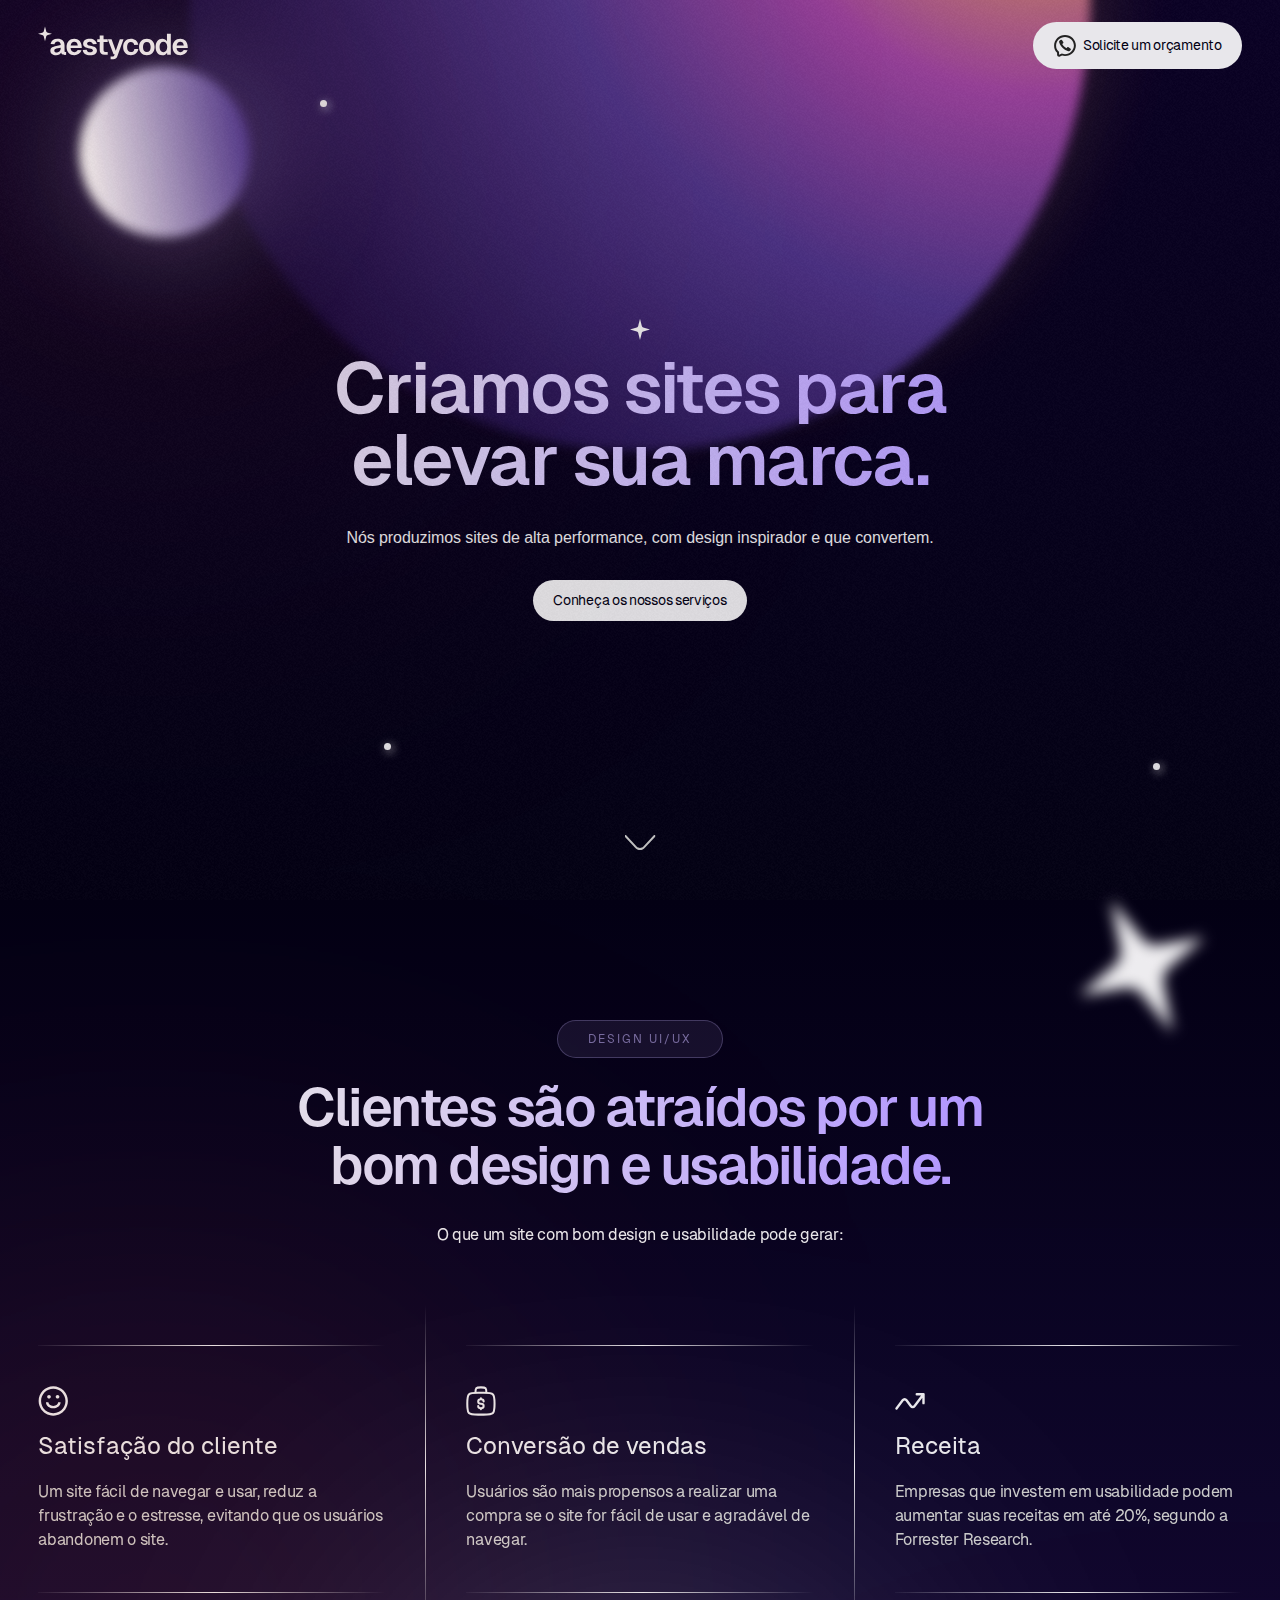
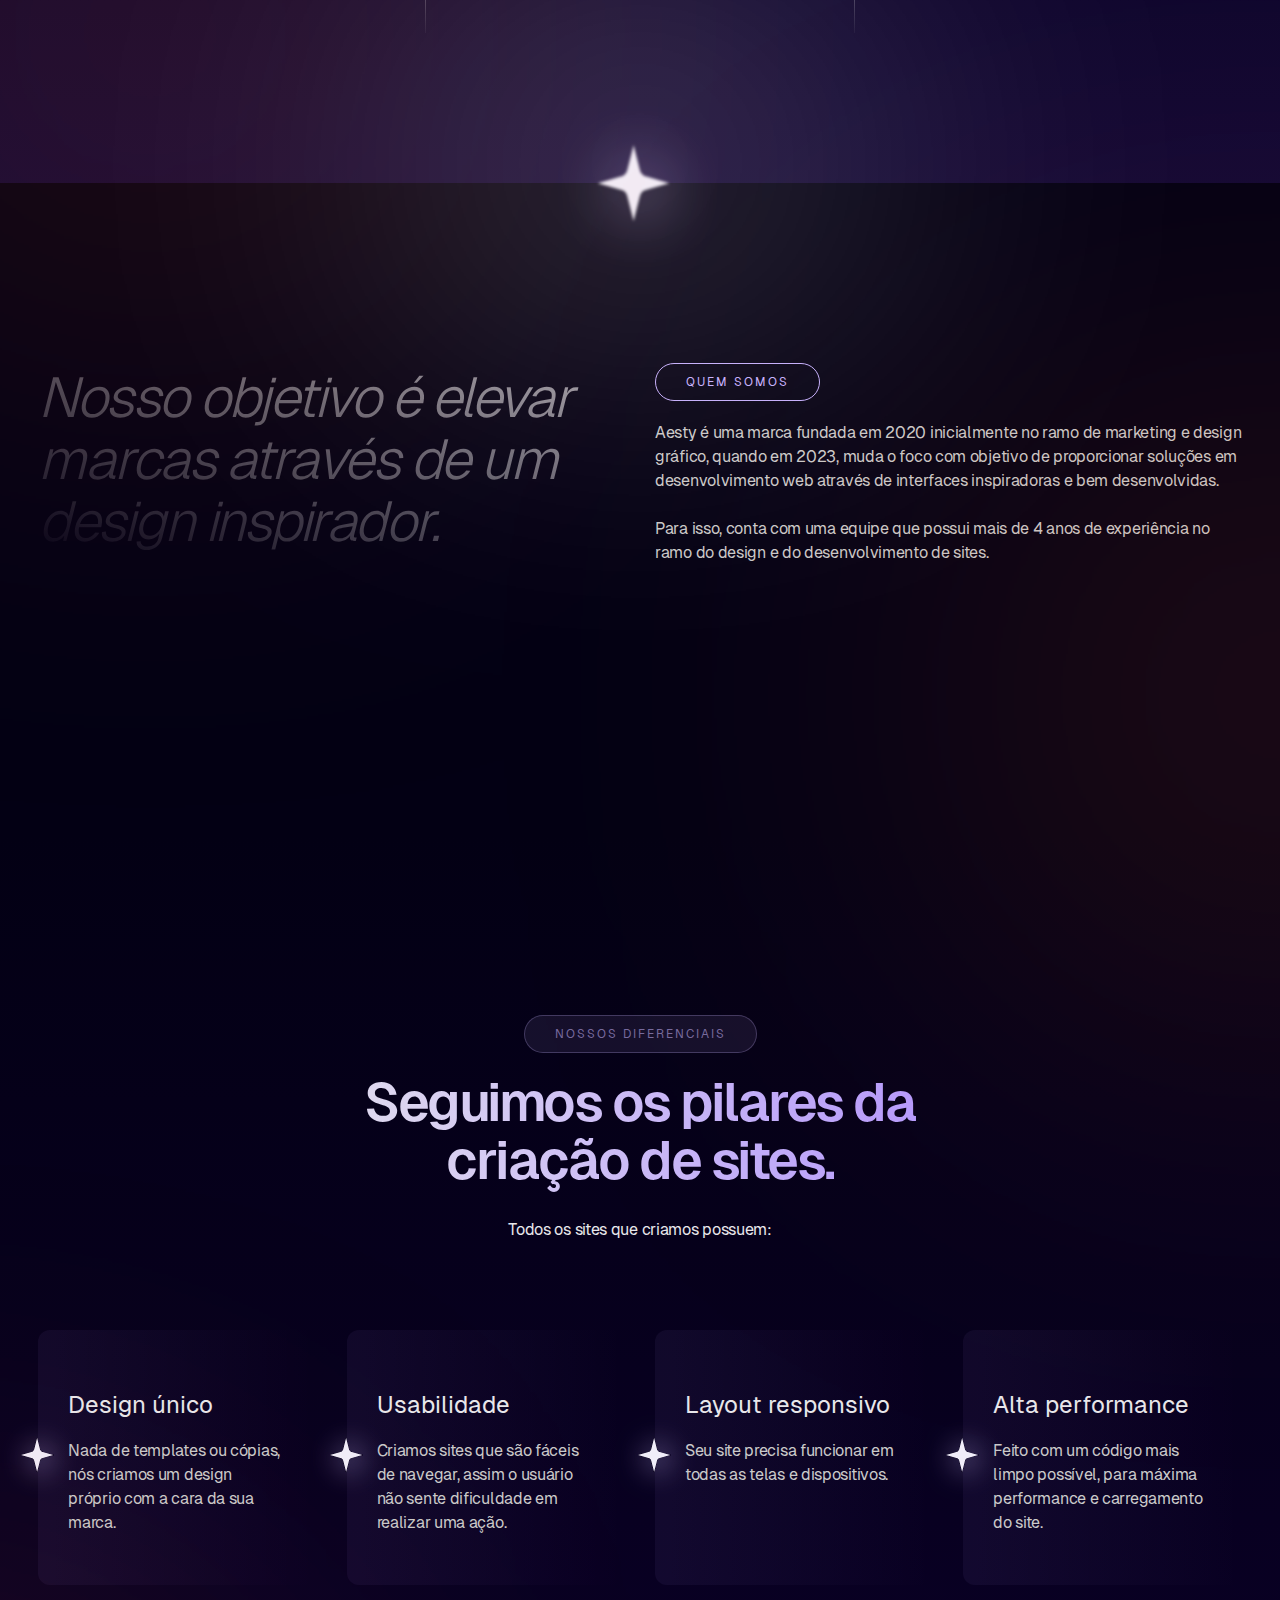
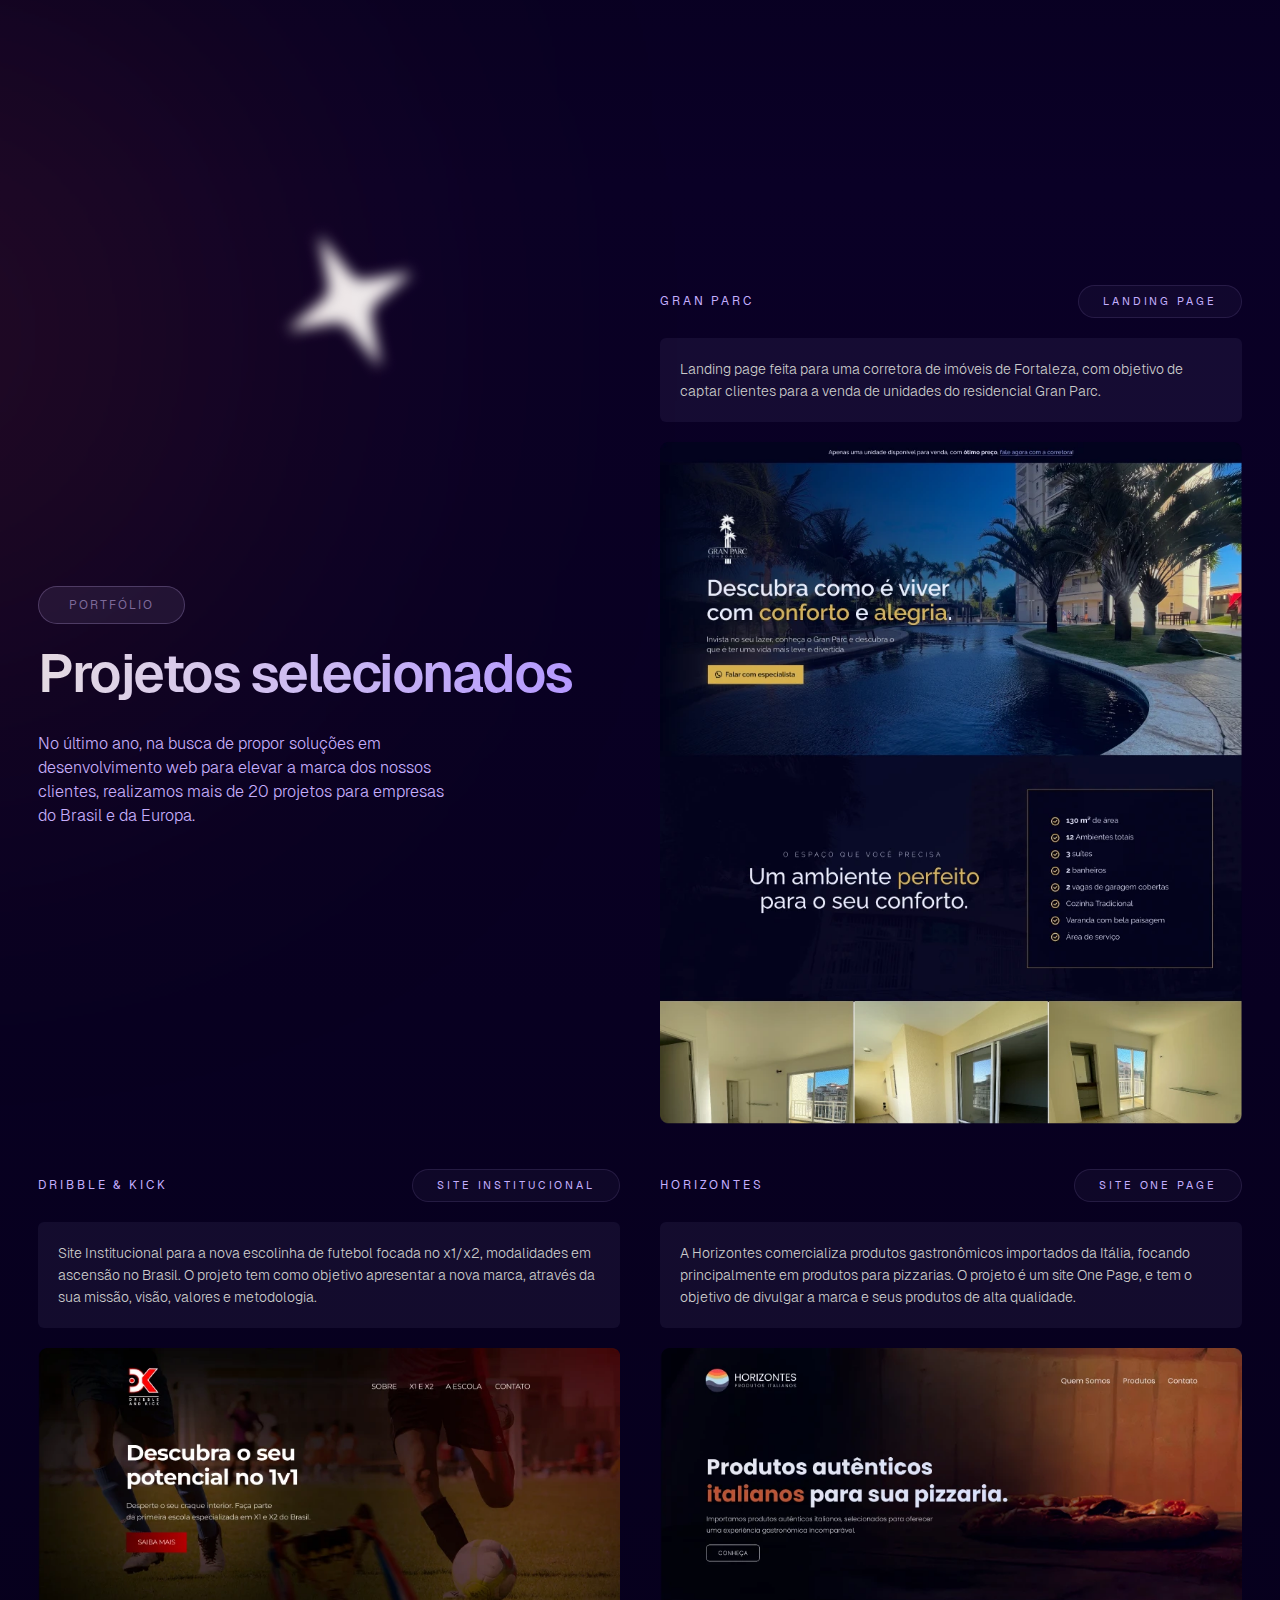
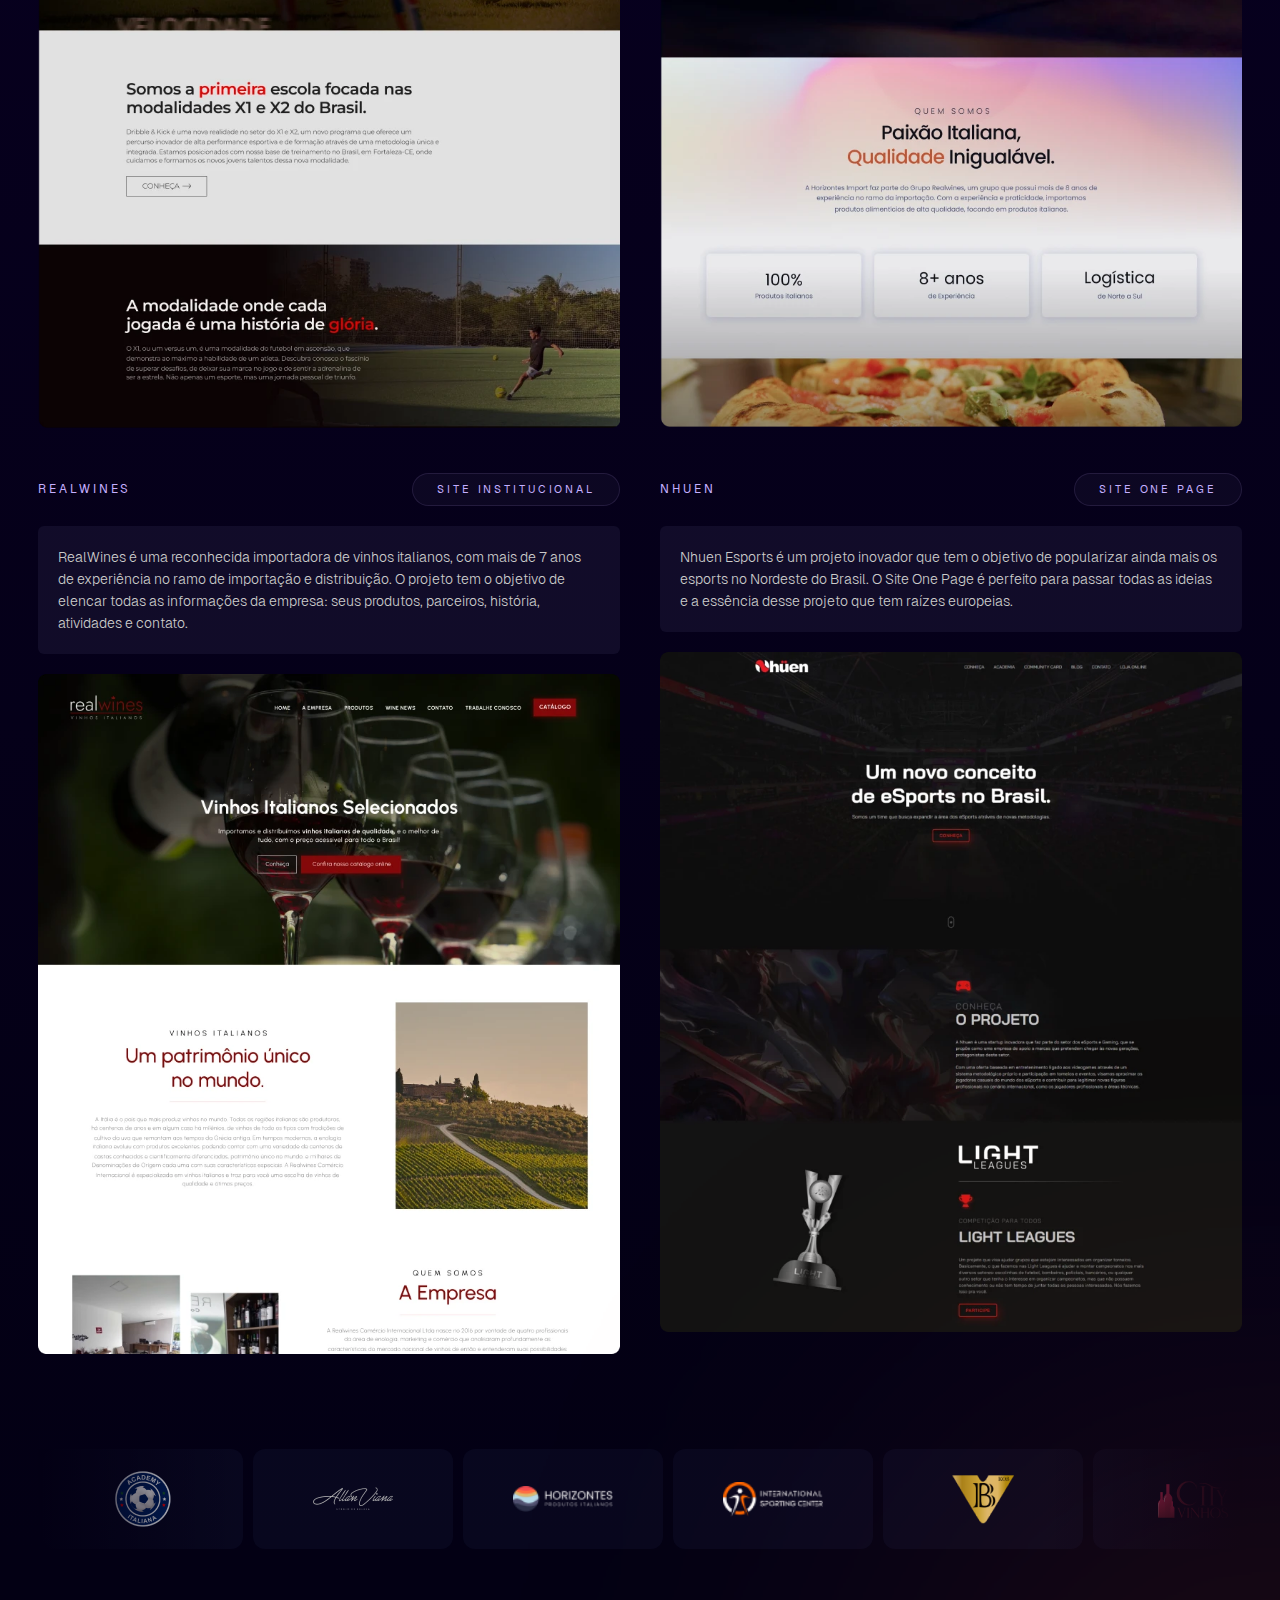
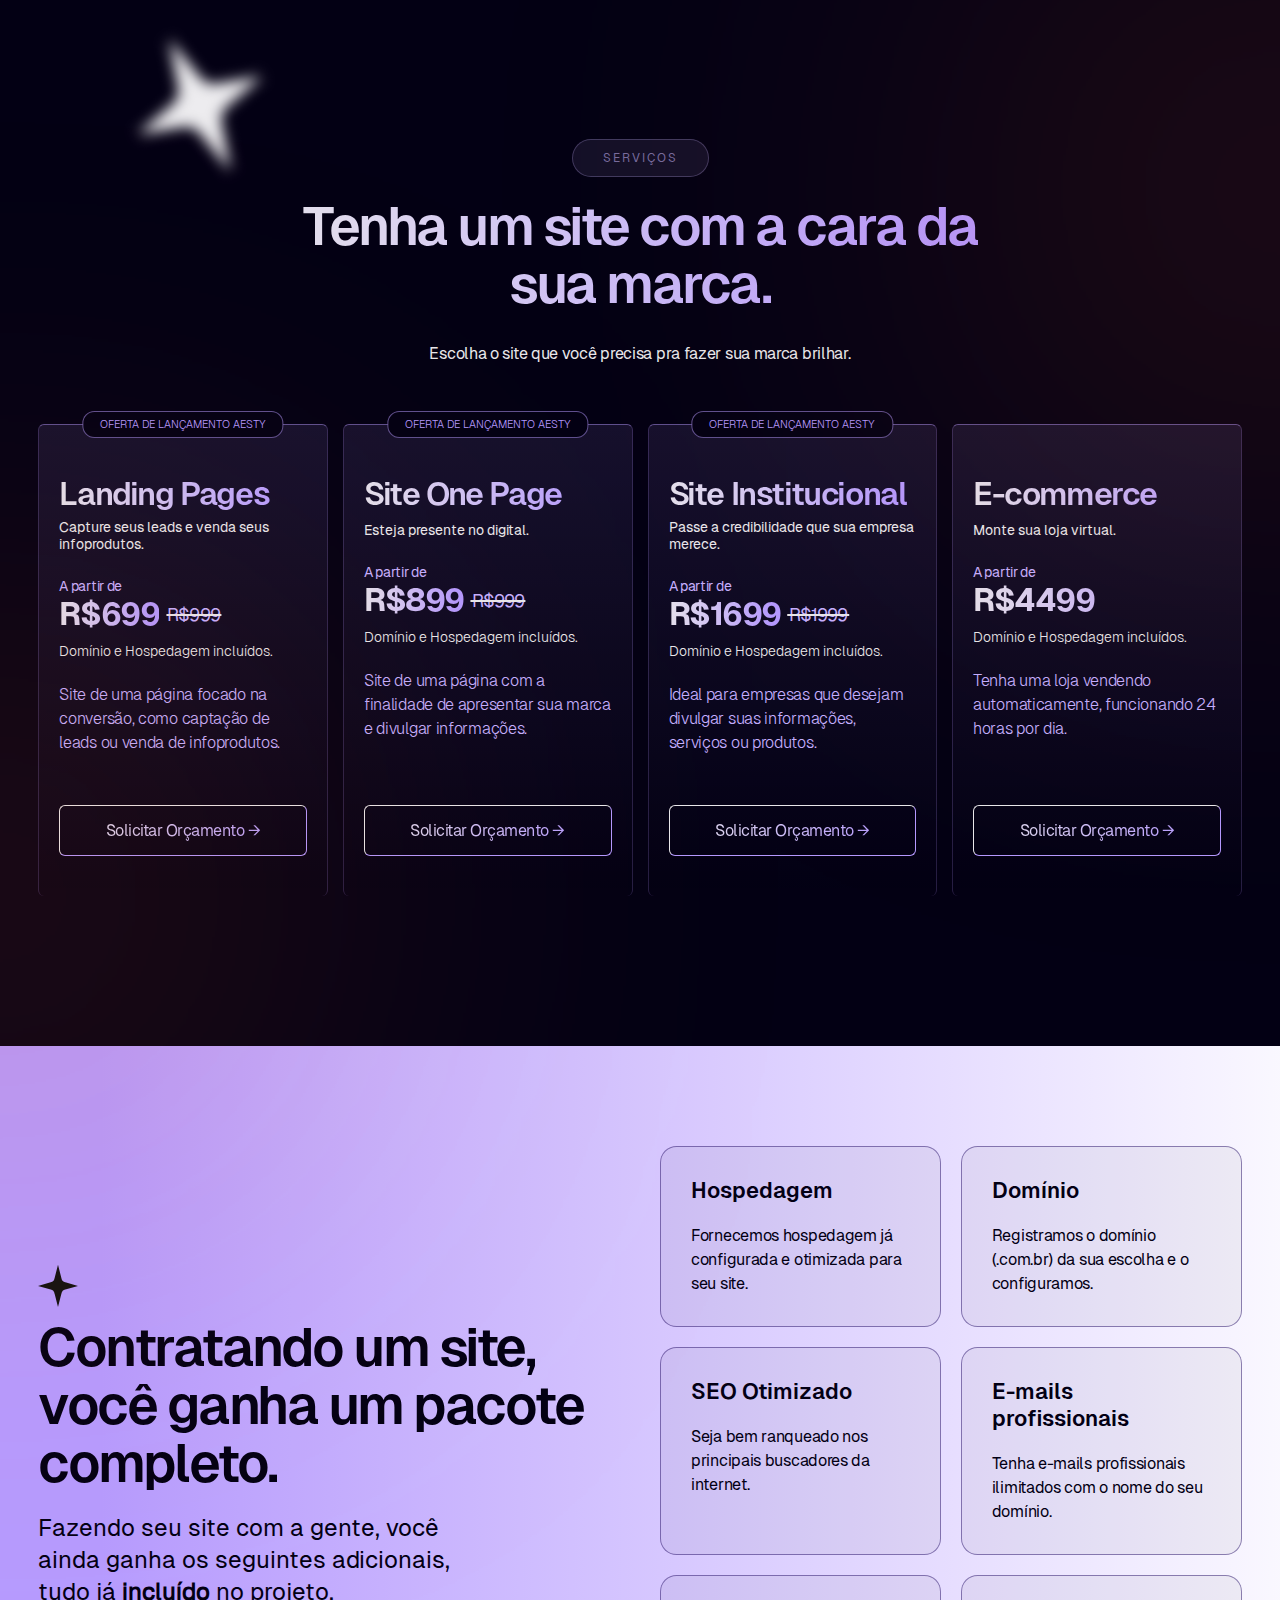
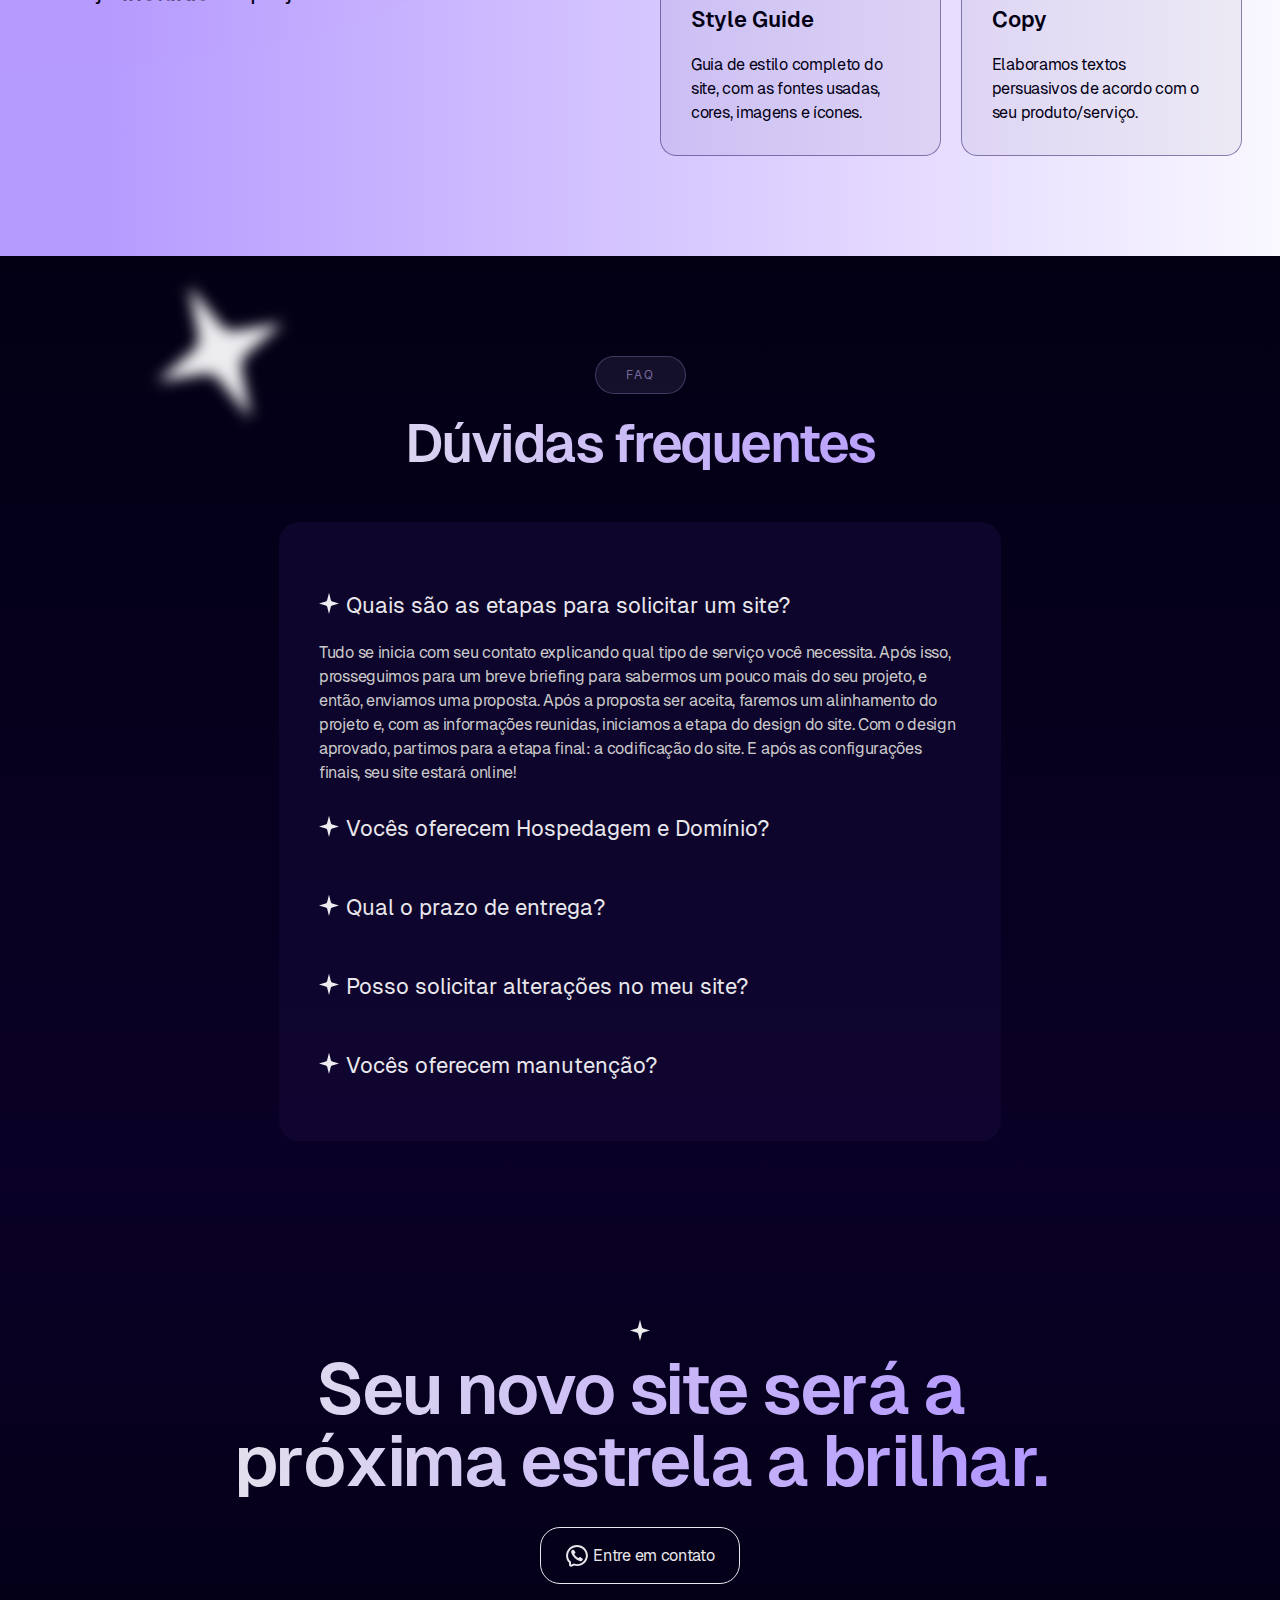
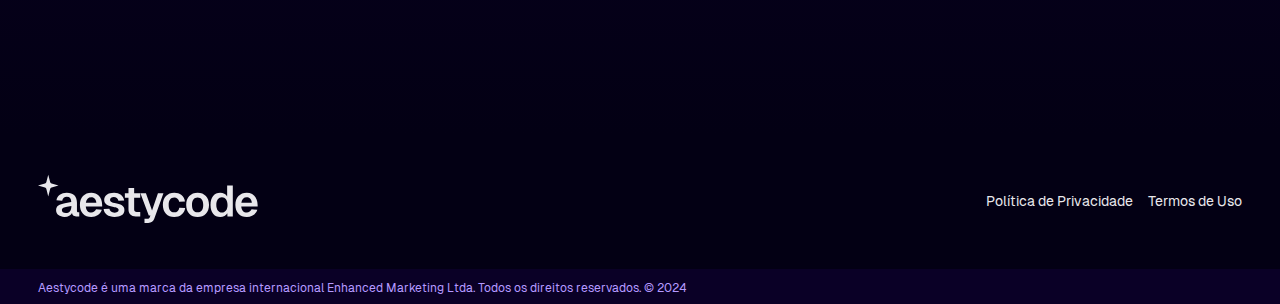
==== commit def02194: "atualização de portfolio" ====
--- a/index.html
+++ b/index.html
@@ -18,7 +18,7 @@
         })(window, document, "clarity", "script", "kqdhmr7zs4");
     </script>
     <meta charset="UTF-8">
-    <meta name="viewport" content="width=device-width, initial-scale=1.0">
+    <meta name="viewport" content="width=device-width, initial-scale=1">
     <meta name="description" content="Criação de Sites e Landing Pages com design único, boa usabilidade e alta performance.">
     <meta name="author" content="Aestycode">
     <meta property="og:locale" content="pt_BR" />
@@ -32,10 +32,9 @@
     <link rel="canonical" href="https://aesty.com.br/" />
     <link rel="shortcut icon" href="favicon.svg" type="svg">
 
+    <link rel="preload" href="assets/fonts/Geist-SemiBold.woff2" as="font" type="font/woff" crossorigin="anonymous">
     <link rel="preload" href="assets/fonts/Geist-Regular.woff2" as="font" type="font/woff" crossorigin="anonymous">
     <link rel="preload" href="assets/fonts/Geist-Light.woff2" as="font" type="font/woff" crossorigin="anonymous">
-    <link rel="preload" href="assets/fonts/Geist-SemiBold.woff2" as="font" type="font/woff" crossorigin="anonymous">
-
     <link rel="stylesheet" href="assets/css/style.css">
 </head>
 <body>
@@ -50,8 +49,13 @@
         </nav>
     </header>
 
+    <a class="cta-btn__mobile" href="https://api.whatsapp.com/send?phone=5548992084754&text=Olá,%20gostaria%20de%20solicitar%20um%20orçamento." rel="noopener noreferrer" target="_blank"> <svg width="24" height="23" viewBox="0 0 31 30" fill="none" xmlns="http://www.w3.org/2000/svg">
+        <path d="M7.76809 10.0077C7.91568 8.878 9.43275 7.34268 10.6367 7.51304L10.6348 7.51118C11.8065 7.72665 12.734 9.67826 13.257 10.5558C13.6276 11.1925 13.387 11.8376 13.0413 12.1098C12.575 12.4735 11.8459 12.9754 11.9988 13.4792C12.2708 14.375 15.5 17.5 17.0882 18.3884C17.6894 18.7246 18.1253 17.8377 18.4976 17.3834C18.768 17.0339 19.4352 16.825 20.0916 17.17C21.072 17.7225 21.9955 18.3646 22.8496 19.0875C23.2761 19.4325 23.3762 19.9424 23.0807 20.4812C22.5601 21.4304 21.0546 22.682 19.9617 22.4276C18.0529 21.9835 10.3333 19.0875 7.85376 10.6975C7.71431 10.3006 7.74942 10.1506 7.76809 10.0077Z" fill="#222222"/>
+        <path fill-rule="evenodd" clip-rule="evenodd" d="M15.5003 28.75C13.9198 28.75 13.0454 28.5859 11.6253 28.125L8.90563 29.441C7.18796 30.2721 5.16699 29.0634 5.16699 27.2049V24.375C2.38545 21.865 1.29199 18.9709 1.29199 15C1.29199 7.40609 7.65328 1.25 15.5003 1.25C23.3473 1.25 29.7087 7.40609 29.7087 15C29.7087 22.5939 23.3473 28.75 15.5003 28.75ZM7.75033 23.2879L6.92876 22.5465C4.7677 20.5965 3.87533 18.4164 3.87533 15C3.87533 8.7868 9.08002 3.75 15.5003 3.75C21.9207 3.75 27.1253 8.7868 27.1253 15C27.1253 21.2132 21.9207 26.25 15.5003 26.25C14.2271 26.25 13.63 26.1388 12.4468 25.7547L11.4296 25.4246L7.75033 27.2049V23.2879Z" fill="#222222"/>
+        </svg> 
+    </a>
+
     <div class="hero">
-        <div draggable="false" class="big-planet"></div>
         <div class="container">
             <div class="hero__content">
                 <div class="hero__content-left">
@@ -64,6 +68,7 @@
                 </div>
             </div>
         </div>
+        <div draggable="false" class="big-planet"></div>
         <span draggable="false" class="star" style="top: 100px;left: 320px; animation: 7s pulse 1s infinite ease;"></span>
         <span draggable="false" class="star" style="bottom: 130px;right: 120px; animation: 7s pulse 3s infinite ease;"></span>
         <span draggable="false" class="star" style="bottom: 150px;left: 30%; animation: 3s pulse 1s infinite ease;" ></span>
@@ -105,7 +110,7 @@
     </article>
 
     <div class="quemsomos">
-        <div class="blur" style="left: 50%;top: -95px;transform: translateX(-50%);background-color: #ffffff93;width: 400px;height: 150px;filter: blur(200px);"></div>
+        <div class="blur" style="left: 50%;top: -95px;transform: translateX(-50%);background-color: #ffffff93;width: 400px;height: 150px;-webkit-filter:blur(200px);filter: blur(200px);"></div>
         <img src="/assets/images/Icon_Aesty_White_Shiny.svg" width="200px" alt="Ícone Aesty">
         <div class="container">
             <div class="quemsomos__left">
@@ -183,12 +188,12 @@
                 </div>
                 <div class="portfolio__bottom-card">
                     <div class="card__info">
-                        <span class="card__info-title">Dribble and Kick</span>
+                        <span class="card__info-title">Dribble & Kick</span>
                         <span class="card__info-type">Site Institucional</span>
                     </div>
                     <p>Site Institucional para a nova escolinha de futebol focada no x1/x2, modalidades em ascensão no Brasil.
                         O projeto tem como objetivo apresentar a nova marca, através da sua missão, visão, valores e metodologia.</p>
-                    <img draggable="false" style="user-select: none;" src="assets/images/portfolio/dandk-max.webp" alt="Portfolio 3">  
+                    <img draggable="false" style="user-select: none;" src="assets/images/portfolio/dandk-max.webp" alt="Portfolio 2">  
                 </div>
                 <div class="portfolio__bottom-card">
                     <div class="card__info">
@@ -197,58 +202,90 @@
                     </div>
                     <p>A Horizontes comercializa produtos gastronômicos importados da Itália, focando principalmente em produtos para pizzarias.
                         O projeto é um site One Page, e tem o objetivo de divulgar a marca e seus produtos de alta qualidade.</p>
-                    <img draggable="false" style="user-select: none;" src="assets/images/portfolio/hori-max.webp" alt="Portfolio 2">
+                    <img draggable="false" style="user-select: none;" src="assets/images/portfolio/hori-max.webp" alt="Portfolio 3">
+                </div>
+                <div class="portfolio__bottom-card">
+                    <div class="card__info">
+                        <span class="card__info-title">RealWines</span>
+                        <span class="card__info-type">Site Institucional</span>
+                    </div>
+                    <p>RealWines é uma reconhecida importadora de vinhos italianos, com mais de 7 anos de experiência no ramo de importação e distribuição.
+                        O projeto tem o objetivo de elencar todas as informações da empresa: seus produtos, parceiros, história, atividades e contato.
+                    </p>
+                    <img draggable="false" style="user-select: none;" src="assets/images/portfolio/rw-max.webp" alt="Portfolio 4">
+                </div>
+                <div class="portfolio__bottom-card">
+                    <div class="card__info">
+                        <span class="card__info-title">Nhuen</span>
+                        <span class="card__info-type">Site One Page</span>
+                    </div>
+                    <p>Nhuen Esports é um projeto inovador que tem o objetivo de popularizar ainda mais os esports no Nordeste do Brasil. 
+                        O Site One Page é perfeito para passar todas as ideias e a essência desse projeto que tem raízes europeias.
+                    </p>
+                    <img draggable="false" style="user-select: none;" src="assets/images/portfolio/nhuen-max.webp" alt="Portfolio 5">
                 </div>
             </div>
             <div class="portfolio__list">
                 <div class="portfolio__list-itens">
                     <div class="portfolio__list-item">
-                        <img draggable="false" style="user-select: none;" src="assets/images/logo_icons/icon_ai.png" alt="">
-                    </div>
-                    <div class="portfolio__list-item">
-                        <img draggable="false" style="user-select: none;" src="assets/images/logo_icons/icon_allan.png" alt="">
-                    </div>
-                    <div class="portfolio__list-item">
-                        <img draggable="false" style="user-select: none;" src="assets/images/logo_icons/icon_bv.png" alt="">
-                    </div>
-                    <div class="portfolio__list-item">
-                        <img draggable="false" style="user-select: none;" src="assets/images/logo_icons/icon_city.png" alt="">
-                    </div>
-                    <div class="portfolio__list-item">
-                        <img draggable="false" style="user-select: none;" src="assets/images/logo_icons/icon_cva.png" alt="">
-                    </div>
-                    <div class="portfolio__list-item">
-                        <img draggable="false" style="user-select: none;" src="assets/images/logo_icons/icon_em.png" alt="">
-                    </div>
-                    <div class="portfolio__list-item">
-                        <img draggable="false" style="user-select: none;" src="assets/images/logo_icons/icon_nhuen.png" alt="">
-                    </div>
-                    <div class="portfolio__list-item">
-                        <img draggable="false" style="user-select: none;" src="assets/images/logo_icons/icon_rw.png" alt="">
-                    </div>
-                    <div class="portfolio__list-item">
-                        <img draggable="false" style="user-select: none;" src="assets/images/logo_icons/icon_ai.png" alt="">
-                    </div>
-                    <div class="portfolio__list-item">
-                        <img draggable="false" style="user-select: none;" src="assets/images/logo_icons/icon_allan.png" alt="">
-                    </div>
-                    <div class="portfolio__list-item">
-                        <img draggable="false" style="user-select: none;" src="assets/images/logo_icons/icon_bv.png" alt="">
-                    </div>
-                    <div class="portfolio__list-item">
-                        <img draggable="false" style="user-select: none;" src="assets/images/logo_icons/icon_city.png" alt="">
-                    </div>
-                    <div class="portfolio__list-item">
-                        <img draggable="false" style="user-select: none;" src="assets/images/logo_icons/icon_cva.png" alt="">
-                    </div>
-                    <div class="portfolio__list-item">
-                        <img  draggable="false" style="user-select: none;" src="assets/images/logo_icons/icon_em.png" alt="">
-                    </div>
-                    <div class="portfolio__list-item">
-                        <img  draggable="false" style="user-select: none;" src="assets/images/logo_icons/icon_nhuen.png" alt="">
-                    </div>
-                    <div class="portfolio__list-item">
-                        <img  draggable="false" style="user-select: none;" src="assets/images/logo_icons/icon_rw.png" alt="">
+                        <img draggable="false" style="user-select: none;" src="assets/images/logo_icons/icon_ai.png" alt="Academy Italiana" width="56" height="56">
+                    </div>
+                    <div class="portfolio__list-item">
+                        <img draggable="false" style="user-select: none;" src="assets/images/logo_icons/icon_allan.png" alt="Allan Viana" width="80" height="24">
+                    </div>
+                    <div class="portfolio__list-item">
+                        <img draggable="false" style="user-select: none;" src="assets/images/logo_icons/icon_hori.png" alt="Horizontes Import" width="100" height="auto">
+                    </div>
+                    <div class="portfolio__list-item">
+                        <img draggable="false" style="user-select: none;" src="assets/images/logo_icons/icon_isc.png" alt="ISC Fortaleza" width="100" height="auto">
+                    </div>
+                    <div class="portfolio__list-item">
+                        <img draggable="false" style="user-select: none;" src="assets/images/logo_icons/icon_bv.png" alt="BVkos" width="62" height="49">
+                    </div>
+                    <div class="portfolio__list-item">
+                        <img draggable="false" style="user-select: none;" src="assets/images/logo_icons/icon_city.png" alt="CityVinhos" width="70" height="37">
+                    </div>
+                    <div class="portfolio__list-item">
+                        <img draggable="false" style="user-select: none;" src="assets/images/logo_icons/icon_cva.png" alt="CVA Engenharia" width="80" height="38">
+                    </div>
+                    <div class="portfolio__list-item">
+                        <img draggable="false" style="user-select: none;" src="assets/images/logo_icons/icon_em.png" alt="Enh Marketing" width="60" height="40">
+                    </div>
+                    <div class="portfolio__list-item">
+                        <img draggable="false" style="user-select: none;" src="assets/images/logo_icons/icon_nhuen.png" alt="Nhuen" width="80" height="20">
+                    </div>
+                    <div class="portfolio__list-item">
+                        <img draggable="false" style="user-select: none;" src="assets/images/logo_icons/icon_rw.png" alt="RealWines" width="80" height="27">
+                    </div>
+                    <div class="portfolio__list-item">
+                        <img draggable="false" style="user-select: none;" src="assets/images/logo_icons/icon_ai.png" alt="Academy Italiana" width="56" height="56">
+                    </div>
+                    <div class="portfolio__list-item">
+                        <img draggable="false" style="user-select: none;" src="assets/images/logo_icons/icon_allan.png" alt="Allan Viana" width="80" height="24">
+                    </div>
+                    <div class="portfolio__list-item">
+                        <img draggable="false" style="user-select: none;" src="assets/images/logo_icons/icon_hori.png" alt="Horizontes Import" width="100" height="auto">
+                    </div>
+                    <div class="portfolio__list-item">
+                        <img draggable="false" style="user-select: none;" src="assets/images/logo_icons/icon_isc.png" alt="ISC Fortaleza" width="100" height="auto">
+                    </div>
+                    <div class="portfolio__list-item">
+                        <img draggable="false" style="user-select: none;" src="assets/images/logo_icons/icon_bv.png" alt="BVkos" width="62" height="49">
+                    </div>
+                    <div class="portfolio__list-item">
+                        <img draggable="false" style="user-select: none;" src="assets/images/logo_icons/icon_city.png" alt="CityVinhos" width="70" height="37">
+                    </div>
+                    <div class="portfolio__list-item">
+                        <img draggable="false" style="user-select: none;" src="assets/images/logo_icons/icon_cva.png" alt="CVA Engenharia" width="80" height="38">
+                    </div>
+                    <div class="portfolio__list-item">
+                        <img draggable="false" style="user-select: none;" src="assets/images/logo_icons/icon_em.png" alt="Enh Marketing" width="60" height="40">
+                    </div>
+                    <div class="portfolio__list-item">
+                        <img draggable="false" style="user-select: none;" src="assets/images/logo_icons/icon_nhuen.png" alt="Nhuen" width="80" height="20">
+                    </div>
+                    <div class="portfolio__list-item">
+                        <img draggable="false" style="user-select: none;" src="assets/images/logo_icons/icon_rw.png" alt="RealWines" width="80" height="27">
                     </div>
                 </div>
             </div>
@@ -266,6 +303,22 @@
                     <p>Escolha o site que você precisa pra fazer sua marca brilhar.</p>
                 </div>
                 <div class="servicos__grid">
+                    <div class="servicos__card">
+                        <div class="servicos__card-text">
+                            <h3>Landing Pages</h3>
+                            <span class="servicos__subheading">Capture seus leads e venda seus infoprodutos.</span>
+                            <div class="servicos__preco">
+                                <span class="servicos__preco-apartir">A partir de</span>
+                                <div class="servicos__preco-precos">
+                                    <span class="servicos__preco-valor">R$699</span>
+                                    <span class="servicos__preco-promo">R$999</span>
+                                </div>
+                                <p>Domínio e Hospedagem incluídos.</p>
+                            </div>
+                            <p>Site de uma página focado na conversão, como captação de leads ou venda de infoprodutos.</p>
+                        </div>
+                        <a href="https://api.whatsapp.com/send?phone=5548992084754&text=Olá,%20gostaria%20de%20solicitar%20um%20orçamento." class="cta-btn-outline">Solicitar Orçamento →</a>
+                    </div>
                     <div class="servicos__card">
                         <div class="servicos__card-text">
                             <h3>Site One Page</h3>
@@ -282,22 +335,7 @@
                         </div>
                         <a href="https://api.whatsapp.com/send?phone=5548992084754&text=Olá,%20gostaria%20de%20solicitar%20um%20orçamento." class="cta-btn-outline">Solicitar Orçamento →</a>
                     </div>
-                    <div class="servicos__card">
-                        <div class="servicos__card-text">
-                            <h3>Landing Pages</h3>
-                            <span class="servicos__subheading">Capture seus leads e venda seus infoprodutos.</span>
-                            <div class="servicos__preco">
-                                <span class="servicos__preco-apartir">A partir de</span>
-                                <div class="servicos__preco-precos">
-                                    <span class="servicos__preco-valor">R$899</span>
-                                    <span class="servicos__preco-promo">R$999</span>
-                                </div>
-                                <p>Domínio e Hospedagem incluídos.</p>
-                            </div>
-                            <p>Site de uma página focado na conversão, como captação de leads ou venda de infoprodutos.</p>
-                        </div>
-                        <a href="https://api.whatsapp.com/send?phone=5548992084754&text=Olá,%20gostaria%20de%20solicitar%20um%20orçamento." class="cta-btn-outline">Solicitar Orçamento →</a>
-                    </div>
+                
                     <div class="servicos__card">
                         <div class="servicos__card-text">
                             <h3>Site Institucional</h3>
@@ -402,20 +440,14 @@
             <div class="cta-wrapper__content">
                 <span class="title-1">Seu novo site será a próxima estrela a brilhar.</span>
                 <a href="https://api.whatsapp.com/send?phone=5548992084754&text=Olá,%20gostaria%20de%20solicitar%20um%20orçamento." rel="noopener noreferrer" target="_blank"><svg width="24" height="23" viewBox="0 0 31 30" fill="none" xmlns="http://www.w3.org/2000/svg">
-                    <path d="M7.76809 10.0077C7.91568 8.878 9.43275 7.34268 10.6367 7.51304L10.6348 7.51118C11.8065 7.72665 12.734 9.67826 13.257 10.5558C13.6276 11.1925 13.387 11.8376 13.0413 12.1098C12.575 12.4735 11.8459 12.9754 11.9988 13.4792C12.2708 14.375 15.5 17.5 17.0882 18.3884C17.6894 18.7246 18.1253 17.8377 18.4976 17.3834C18.768 17.0339 19.4352 16.825 20.0916 17.17C21.072 17.7225 21.9955 18.3646 22.8496 19.0875C23.2761 19.4325 23.3762 19.9424 23.0807 20.4812C22.5601 21.4304 21.0546 22.682 19.9617 22.4276C18.0529 21.9835 10.3333 19.0875 7.85376 10.6975C7.71431 10.3006 7.74942 10.1506 7.76809 10.0077Z" fill="#D3CAEC"/>
-                    <path fill-rule="evenodd" clip-rule="evenodd" d="M15.5003 28.75C13.9198 28.75 13.0454 28.5859 11.6253 28.125L8.90563 29.441C7.18796 30.2721 5.16699 29.0634 5.16699 27.2049V24.375C2.38545 21.865 1.29199 18.9709 1.29199 15C1.29199 7.40609 7.65328 1.25 15.5003 1.25C23.3473 1.25 29.7087 7.40609 29.7087 15C29.7087 22.5939 23.3473 28.75 15.5003 28.75ZM7.75033 23.2879L6.92876 22.5465C4.7677 20.5965 3.87533 18.4164 3.87533 15C3.87533 8.7868 9.08002 3.75 15.5003 3.75C21.9207 3.75 27.1253 8.7868 27.1253 15C27.1253 21.2132 21.9207 26.25 15.5003 26.25C14.2271 26.25 13.63 26.1388 12.4468 25.7547L11.4296 25.4246L7.75033 27.2049V23.2879Z" fill="#D3CAEC"/>
+                    <path d="M7.76809 10.0077C7.91568 8.878 9.43275 7.34268 10.6367 7.51304L10.6348 7.51118C11.8065 7.72665 12.734 9.67826 13.257 10.5558C13.6276 11.1925 13.387 11.8376 13.0413 12.1098C12.575 12.4735 11.8459 12.9754 11.9988 13.4792C12.2708 14.375 15.5 17.5 17.0882 18.3884C17.6894 18.7246 18.1253 17.8377 18.4976 17.3834C18.768 17.0339 19.4352 16.825 20.0916 17.17C21.072 17.7225 21.9955 18.3646 22.8496 19.0875C23.2761 19.4325 23.3762 19.9424 23.0807 20.4812C22.5601 21.4304 21.0546 22.682 19.9617 22.4276C18.0529 21.9835 10.3333 19.0875 7.85376 10.6975C7.71431 10.3006 7.74942 10.1506 7.76809 10.0077Z" fill="#E8E7EB"/>
+                    <path fill-rule="evenodd" clip-rule="evenodd" d="M15.5003 28.75C13.9198 28.75 13.0454 28.5859 11.6253 28.125L8.90563 29.441C7.18796 30.2721 5.16699 29.0634 5.16699 27.2049V24.375C2.38545 21.865 1.29199 18.9709 1.29199 15C1.29199 7.40609 7.65328 1.25 15.5003 1.25C23.3473 1.25 29.7087 7.40609 29.7087 15C29.7087 22.5939 23.3473 28.75 15.5003 28.75ZM7.75033 23.2879L6.92876 22.5465C4.7677 20.5965 3.87533 18.4164 3.87533 15C3.87533 8.7868 9.08002 3.75 15.5003 3.75C21.9207 3.75 27.1253 8.7868 27.1253 15C27.1253 21.2132 21.9207 26.25 15.5003 26.25C14.2271 26.25 13.63 26.1388 12.4468 25.7547L11.4296 25.4246L7.75033 27.2049V23.2879Z" fill="#E8E7EB"/>
                     </svg> Entre em contato
                 </a>  
             </div>
         </div>
         <span class="starfall" style="animation: 4s falling-down 3s infinite cubic-bezier(1,0,.95,.64);"></span>  
     </div>
-
-    <a class="cta-btn__mobile" href="https://api.whatsapp.com/send?phone=5548992084754&text=Olá,%20gostaria%20de%20solicitar%20um%20orçamento." rel="noopener noreferrer" target="_blank"> <svg width="24" height="23" viewBox="0 0 31 30" fill="none" xmlns="http://www.w3.org/2000/svg">
-        <path d="M7.76809 10.0077C7.91568 8.878 9.43275 7.34268 10.6367 7.51304L10.6348 7.51118C11.8065 7.72665 12.734 9.67826 13.257 10.5558C13.6276 11.1925 13.387 11.8376 13.0413 12.1098C12.575 12.4735 11.8459 12.9754 11.9988 13.4792C12.2708 14.375 15.5 17.5 17.0882 18.3884C17.6894 18.7246 18.1253 17.8377 18.4976 17.3834C18.768 17.0339 19.4352 16.825 20.0916 17.17C21.072 17.7225 21.9955 18.3646 22.8496 19.0875C23.2761 19.4325 23.3762 19.9424 23.0807 20.4812C22.5601 21.4304 21.0546 22.682 19.9617 22.4276C18.0529 21.9835 10.3333 19.0875 7.85376 10.6975C7.71431 10.3006 7.74942 10.1506 7.76809 10.0077Z" fill="#222222"/>
-        <path fill-rule="evenodd" clip-rule="evenodd" d="M15.5003 28.75C13.9198 28.75 13.0454 28.5859 11.6253 28.125L8.90563 29.441C7.18796 30.2721 5.16699 29.0634 5.16699 27.2049V24.375C2.38545 21.865 1.29199 18.9709 1.29199 15C1.29199 7.40609 7.65328 1.25 15.5003 1.25C23.3473 1.25 29.7087 7.40609 29.7087 15C29.7087 22.5939 23.3473 28.75 15.5003 28.75ZM7.75033 23.2879L6.92876 22.5465C4.7677 20.5965 3.87533 18.4164 3.87533 15C3.87533 8.7868 9.08002 3.75 15.5003 3.75C21.9207 3.75 27.1253 8.7868 27.1253 15C27.1253 21.2132 21.9207 26.25 15.5003 26.25C14.2271 26.25 13.63 26.1388 12.4468 25.7547L11.4296 25.4246L7.75033 27.2049V23.2879Z" fill="#222222"/>
-        </svg> 
-    </a>
 
     <footer>
         <div class="container">
--- a/assets/css/style.css
+++ b/assets/css/style.css
@@ -1 +1 @@
-@font-face{font-family:"Geist";src:url("/assets/fonts/Geist-Regular.woff2") format("woff2");font-style:normal;font-display:block}@font-face{font-family:"Geist-Bold";src:url("/assets/fonts/Geist-Bold.woff2") format("woff2");font-style:normal;font-weight:normal;font-display:block}@font-face{font-family:"Geist-Semi-Bold";src:url("/assets/fonts/Geist-SemiBold.woff2") format("woff2");font-style:normal;font-weight:normal;font-display:block}@font-face{font-family:"Geist-Light";src:url("/assets/fonts/Geist-Light.woff2") format("woff2");font-style:normal;font-weight:normal;font-display:block}::-moz-selection{background-color:#030014;color:#b499ff;-webkit-text-fill-color:#b499ff}::selection{background-color:#030014;color:#b499ff;-webkit-text-fill-color:#b499ff}*,*::after,*::before{margin:0;padding:0;box-sizing:border-box;scroll-behavior:smooth}html{overflow-x:hidden}body{background-color:#030014;font-family:"Geist",Arial,Helvetica,sans-serif;overflow-x:hidden}img{max-width:100%}a{text-decoration:none}h1,h2,h3,h4,span{font-style:normal;font-weight:normal}.container{max-width:1280px;margin:0 auto}.arrow-down{bottom:50px}.cta-btn{display:flex;justify-content:center;align-items:center;gap:6px;background-color:#e8e7eb;border-radius:49px;padding:12px 20px;color:#e8e7eb;font-family:"Geist",Arial,Helvetica,sans-serif;letter-spacing:-0.3px;font-size:.875rem;color:#030014;z-index:4;transition:all 1s ease}.cta-btn:hover{background-color:#b499ff;box-shadow:1px 1px 10px 4px rgba(169,147,237,.51)}.cta-btn__desktop,.cta-btn__mobile{animation:pulseBorder 2s infinite alternate}.cta-btn__mobile{display:none;justify-content:center;align-items:center;position:fixed;bottom:20px;right:20px;background-color:#e8e7eb;border-radius:50%;width:55px;height:55px;z-index:4;box-shadow:1px 1px 10px 2px rgba(169,147,237,.51)}.cta-btn-services{display:flex;align-items:center;gap:6px;color:#e8e7eb;font-family:"Geist",Arial,Helvetica,sans-serif;letter-spacing:-0.3px;font-size:14px;color:#e8e7eb}.icon-gradiente{z-index:0}.starfall{opacity:0;content:"";display:block;width:6px;height:6px;background-color:#e8e7eb;border-radius:10px;box-shadow:2px 2px 10px rgba(255,255,255,.7);position:absolute}.starfall::after{content:"";display:block;width:50px;height:1px;background:linear-gradient(to right, #E8E7EB 0%, rgba(211, 202, 236, 0) 100%);border-radius:10px;box-shadow:2px 2px 10px rgba(255,255,255,.6);opacity:.5;transform:rotate3d(0, 0, 1, 353deg)}.title-2{color:#e8e7eb;font-family:"Geist-Semi-Bold",Arial,Helvetica,sans-serif;letter-spacing:-2.5px;background:linear-gradient(269deg, #B499FF 7.89%, #E8E7EB 107.36%);background-clip:text;-webkit-background-clip:text;-webkit-text-fill-color:rgba(0,0,0,0);padding-bottom:10px;font-size:3.375rem;font-style:normal;font-weight:normal;line-height:58px;width:70%;margin:0 auto}.title-1{color:#e8e7eb;font-family:"Geist-Semi-Bold",Arial,Helvetica,sans-serif;letter-spacing:-2.5px;background:linear-gradient(269deg, #B499FF 7.89%, #E8E7EB 107.36%);background-clip:text;-webkit-background-clip:text;-webkit-text-fill-color:rgba(0,0,0,0);padding-bottom:10px;font-size:4.5rem;font-style:normal;font-weight:normal;line-height:72px}.before-title{background-color:rgba(152,138,197,.1176470588);border:1px solid rgba(152,138,197,.3490196078);color:rgba(152,138,197,.7529411765);padding:12px 30px;border-radius:58px;font-size:.75rem;line-height:.75rem;text-transform:uppercase;letter-spacing:2px;margin-bottom:20px;display:inline-block;text-align:center}.lgpd{padding:80px 0;color:#d1d1d1}.lgpd h2{color:#d1d1d1;margin-bottom:20px}.lgpd h3{margin:25px 0px 5px 0}.lgpd a{border:1px solid #d1d1d1;border-radius:10px;text-transform:uppercase;padding:10px 26px;display:inline-block;color:#d1d1d1;font-weight:300;font-size:.875rem;letter-spacing:2px;margin-top:30px;transition:opacity .5s ease}.lgpd a:hover{opacity:.5}.blur{position:absolute;width:300px;height:300px;border-radius:9999px;background-color:rgba(255,95,32,.7254901961);filter:blur(300px);-webkit-filter:blur(300px);z-index:101}.noise{top:0;left:0;position:fixed;background:url("/assets/images/noise.gif");opacity:.06;display:block;height:100vh;width:100vw;z-index:10;pointer-events:none}.floating-star{content:url("/assets/images/Icon_Aesty_White.svg");position:absolute;display:block;transform:rotate(-25deg);transform-origin:top;filter:blur(7px);-webkit-filter:blur(7px);animation:floating 4s alternate infinite}.icon-sliding{position:relative;width:100%;margin-bottom:90px}.icon-sliding img{position:absolute;left:0;animation:slide-left 20s infinite alternate;filter:blur(1.5px);-webkit-filter:blur(1.5px);opacity:0}@keyframes arrow-floating{0%{opacity:0}50%{opacity:.75}100%{opacity:0;bottom:20px}}@keyframes floating{100%{top:60px}}@keyframes slide-left{0%{left:0;opacity:.3}20%{opacity:.7}40%{opacity:0}50%{opacity:.7}60%{opacity:0}80%{opacity:.7}100%{left:90%;transform:rotate(360deg);opacity:0}}@keyframes floating-planet{100%{margin-top:15px}}@keyframes pulse{0%,100%{opacity:1}50%{opacity:0}}@keyframes pulseBorder{0%{box-shadow:none}100%{box-shadow:1px 1px 14px 1px #a993ed}}@keyframes movement{0%{right:0;transform:rotate(0);transform-origin:top;opacity:0;visibility:visible}50%{opacity:1}100%{right:100%;transform:rotate(360deg);opacity:0}}@keyframes falling{0%{top:0}50%{opacity:.4}100%{top:100%;opacity:0}}@keyframes falling-down{0%{right:12%;top:20%;opacity:0}25%{opacity:1}50%{opacity:.4}100%{right:100%;top:70%;opacity:0}}@keyframes shining{0%{opacity:.3}100%{opacity:.7}}@keyframes rotate{100%{transform:rotateY(180deg)}}@keyframes rotateX{100%{transform:rotate(360deg)}}@keyframes fade-down{0%{transform:translateY(-15%)}100%{transform:translateY(0%)}}@keyframes slide{0%{transform:translate(0, 0)}100%{transform:translate(-1600px, 0)}}header{position:fixed;background:rgba(0,0,0,0);display:block;z-index:100;width:100%;height:90px;transition:background-color .5s ease}header nav{height:100%;width:100%;display:flex;justify-content:space-between;align-items:center}header.scrolled{backdrop-filter:blur(2px);-webkit-backdrop-filter:blur(2px);background-color:rgba(8,2,26,.4392156863)}.hero{background:linear-gradient(360deg, #030014 0%, #0A0026 100%);width:100%;position:relative}.hero .planet{content:"";display:block;width:32px;height:32px;background-color:#e8e7eb;border-radius:50%;box-shadow:2px 2px 10px rgba(110,110,110,.7);position:absolute}.hero .star{position:absolute;content:"";display:block;width:7px;height:7px;background-color:#e8e7eb;border-radius:10px;box-shadow:2px 2px 10px rgba(255,255,255,.7)}.hero__content{display:flex;justify-content:center;align-items:center;width:70%;margin:0 auto;height:100vh}.hero__content-left{flex:1.4;display:flex;justify-content:center;flex-direction:column;align-content:center;text-align:center}.hero__content-left h1{z-index:4;position:relative;display:flex;flex-direction:column-reverse}.hero__content-left h1::after{content:url("/assets/images/Icon_Mini.svg");animation:shining infinite 1s alternate}.hero__content-left p{margin-top:20px;margin-bottom:30px;color:#e8e7eb;font-family:"Geist Light",Arial,Helvetica,sans-serif;letter-spacing:-0.075px;font-size:1rem;line-height:1.5rem;z-index:4;width:100%}.hero__content-left a{align-self:center}.hero__content-right{flex:1}.hero .arrow-down{animation:arrow-floating 2s infinite ease;position:absolute;bottom:50px;left:50%;transform:translateX(-50%);-webkit-user-select:none;-moz-user-select:none;user-select:none}.hero .logo-floating{position:absolute;left:80px;bottom:120px}.hero .big-planet{display:block;margin:0 auto;width:901px;height:901px;flex-shrink:0;border-radius:50%;background:radial-gradient(105.26% 105.26% at 87.42% 84.25%, #DD9D35 0%, #C67A6E 18%, #9D429E 32%, #4E3388 55%, #120539 98%);box-shadow:35px 25px 61.8px -7px rgba(213,144,76,.14);position:absolute;top:-50%;left:50%;transform:translateX(-50%) rotate(290deg);filter:blur(5.5px);-webkit-filter:blur(5.5px)}.hero .big-planet::before{content:"";display:block;width:31px;height:31px;flex-shrink:0;background:linear-gradient(325deg, #402300 22.32%, #E8AA5C 90.43%);fill:linear-gradient(325deg, #402300 22.32%, #E8AA5C 90.43%);filter:drop-shadow(0px 8px 61.8px #CE865C) blur(1.2999999523px);border-radius:50%;position:absolute;z-index:-1;bottom:0;right:10px}.hero .big-planet::after{content:"";display:block;width:171px;height:171px;flex-shrink:0;background:linear-gradient(150deg, #FFF 13.8%, #4F3993 85.96%);filter:drop-shadow(0px 4px 61.8px rgba(157, 144, 200, 0.51));border-radius:50%;position:absolute;top:-30px;left:60px;z-index:-1}.beneficios{background:linear-gradient(to bottom, #030014, rgba(22, 10, 58, 0.8784313725));background-position:top;background-repeat:no-repeat;background-size:cover;display:flex;justify-content:center;align-items:center;flex-direction:column;position:relative;padding-block:120px}.beneficios__upper{margin-bottom:60px;text-align:center}.beneficios__upper h2{margin-bottom:20px}.beneficios__upper p{color:#e8e7eb;font-family:"Geist",Arial,Helvetica,sans-serif;letter-spacing:-0.3px}.beneficios__bottom{display:grid;grid-template-columns:1fr 1px 1fr 1px 1fr;justify-content:center;gap:40px;margin-bottom:30px}.beneficios__bottom .line{width:1px;height:100%;content:"";display:block;background:linear-gradient(360deg, rgba(3, 0, 20, 0) -2.46%, #E8E7EB 50.82%, rgba(3, 0, 20, 0) 100%)}.beneficios__bottom-card{padding:40px 0}.beneficios__bottom-card::after{width:100%;height:1px;content:"";display:block;background:linear-gradient(90deg, rgba(3, 0, 20, 0) -2.46%, #E8E7EB 50.82%, rgba(3, 0, 20, 0) 100%);margin-top:40px}.beneficios__bottom-card::before{width:100%;height:1px;content:"";display:block;background:linear-gradient(90deg, rgba(3, 0, 20, 0) -2.46%, #E8E7EB 50.82%, rgba(3, 0, 20, 0) 100%);margin-bottom:40px}.beneficios__bottom-card h3{font-family:"Geist-Light",Arial,Helvetica,sans-serif;margin-top:10px;margin-bottom:20px;color:#e8e7eb;font-size:1.5rem}.beneficios__bottom-card p{color:#e8e7eb;font-family:"Geist",Arial,Helvetica,sans-serif;letter-spacing:-0.3px;font-weight:lighter;font-size:1rem;line-height:1.5rem;color:#cacaca}.quemsomos{padding-block:180px;background-color:#030014;position:relative}.quemsomos img{position:absolute;top:-95px;left:50%;transform:translateX(-50%);filter:blur(1.5px);-webkit-filter:blur(1.5px)}.quemsomos .before-title{background-color:rgba(0,0,0,0);color:#c4afff;border:1px solid #c4afff}.quemsomos .container{display:flex;justify-content:space-around;align-items:center;gap:30px}.quemsomos__left,.quemsomos__right{flex:1}.quemsomos h2{background:linear-gradient(200deg, #E8E7EB, #030014);background-clip:text;-webkit-background-clip:text;-webkit-text-fill-color:rgba(0,0,0,0);font-size:3.5rem;line-height:62px;opacity:.7;font-family:"Geist-Light";width:100%}.quemsomos p{color:#e8e7eb;font-family:"Geist",Arial,Helvetica,sans-serif;letter-spacing:-0.3px;color:#cacaca;line-height:1.5rem;font-size:1rem}.wrapper{background:#160a3a;background:linear-gradient(240deg, rgb(22, 10, 58), #3c4c84, #242a4d, rgb(22, 10, 58));padding-block:100px}.wrapper .container{display:flex;align-items:center;gap:40}.wrapper__text{flex:1;display:flex;justify-content:flex-start;align-items:flex-start;flex-direction:column;height:100%}.wrapper__text span{margin-top:20px;display:block;text-align:left;font-size:2.5rem;color:#e8e7eb;font-family:"Geist-Light"}.wrapper__star{flex:1;position:relative}.wrapper__star .planet{content:"";display:block;width:32px;height:32px;background-color:#e8e7eb;border-radius:50%;box-shadow:2px 2px 10px rgba(110,110,110,.7);position:absolute;right:0;top:-200px}.wrapper__star .star{position:absolute;content:"";display:block;width:7px;height:7px;background-color:#e8e7eb;border-radius:10px;box-shadow:2px 2px 10px rgba(255,255,255,.7)}.wrapper__star img{position:absolute;right:0;top:0;transform:translateY(-50%);animation:movement 10s alternate-reverse 1.5s infinite;visibility:hidden}.diferenciais{background:linear-gradient(180deg, #030014 0%, #0A0026 100%);background-size:cover;background-position:center;padding-block:180px;display:flex;justify-content:center;align-items:center;flex-direction:column}.diferenciais__upper{text-align:center;margin-bottom:90px}.diferenciais__upper h2{margin-bottom:20px}.diferenciais__upper p{color:#e8e7eb;font-family:"Geist",Arial,Helvetica,sans-serif;letter-spacing:-0.3px}.diferenciais__bottom{display:grid;margin-top:60px;grid-template-columns:repeat(4, 1fr);gap:30px}.diferenciais__bottom-card{padding:50px 30px;position:relative;margin-bottom:20px;border-radius:12px;background:linear-gradient(90deg, rgba(180, 153, 255, 0.06) 5.07%, transparent)}.diferenciais__bottom-card h3{font-family:"Geist-Light",Arial,Helvetica,sans-serif;margin-top:10px;margin-bottom:20px;color:#e8e7eb;font-size:1.5rem}.diferenciais__bottom-card img{position:absolute;transform:translateY(-50%);left:-43px;top:50%}.diferenciais__bottom-card p{color:#e8e7eb;font-family:"Geist",Arial,Helvetica,sans-serif;letter-spacing:-0.3px;font-weight:lighter;font-size:1rem;line-height:1.5rem;color:#cacaca}.portfolio{background:linear-gradient(360deg, #030014 0%, #0A0026 100%);padding-top:100px;position:relative}.portfolio__bottom{display:grid;grid-template-columns:repeat(2, 1fr);justify-content:center;gap:40px}.portfolio__bottom-heading{display:flex;flex-direction:column;justify-content:center}.portfolio__bottom-heading h2{margin:0;width:100%}.portfolio__bottom-heading .before-title{align-self:flex-start}.portfolio__bottom-heading p{margin-top:20px;color:#e8e7eb;font-family:"Geist",Arial,Helvetica,sans-serif;letter-spacing:-0.3px;color:#c4afff;font-size:16px;line-height:24px;letter-spacing:normal;font-family:"Geist-Light",Arial,Helvetica,sans-serif;width:70%}.portfolio__bottom-card .card__info{margin-bottom:20px;display:flex;justify-content:space-between;align-items:center}.portfolio__bottom-card .card__info-title{color:#e8e7eb;font-family:"Geist",Arial,Helvetica,sans-serif;letter-spacing:-0.3px;color:#c4afff;font-size:.75rem;letter-spacing:2.88px;text-transform:uppercase}.portfolio__bottom-card .card__info-type{text-align:center;color:#c4afff;font-size:.675rem;letter-spacing:2.88px;text-transform:uppercase;padding:9px 24px;border-radius:68px;border:1px solid rgba(196,175,255,.12);background:rgba(196,175,255,.04)}.portfolio__bottom-card img{transition:transform 1s ease,opacity 1s ease;border-radius:6px;-o-object-fit:cover;object-fit:cover;width:100%}.portfolio__bottom-card img:hover{transform:scale(1.05)}.portfolio__bottom-card p{margin-top:20px;color:#e8e7eb;font-family:"Geist",Arial,Helvetica,sans-serif;letter-spacing:-0.3px;color:#cacaca;font-size:14px;line-height:22px;letter-spacing:normal;font-family:"Geist-Light",Arial,Helvetica,sans-serif;margin-bottom:20px}.portfolio__list{margin-block:90px;width:100%;display:flex;justify-content:flex-start;align-items:flex-start;overflow-x:scroll;position:relative}.portfolio__list:hover .portfolio__list-itens{animation-play-state:paused}.portfolio__list::-webkit-scrollbar{display:none}.portfolio__list::before,.portfolio__list::after{position:absolute;content:"";display:block;width:200px;height:100%;top:0;z-index:2}.portfolio__list::before{left:0;background:linear-gradient(to left, transparent, #030014)}.portfolio__list::after{right:0;background:linear-gradient(to right, transparent, #030014)}.portfolio__list-itens{width:100%;display:flex;justify-content:flex-start;align-items:flex-start;animation:slide 30s linear infinite}.portfolio__list-item{width:200px;background-color:rgba(44,55,95,.1333333333);min-width:200px;display:flex;align-items:center;justify-content:center;height:100px;border-radius:12px;margin:0 5px}.servicos{background:linear-gradient(to top, #030014, #030014);background-size:cover;background-position:top center;background-repeat:no-repeat;padding-top:100px;padding-bottom:150px;position:relative;scroll-margin-top:90px}.servicos .container{display:flex;flex-direction:column;gap:50px}.servicos__upper{text-align:center;margin-bottom:60px}.servicos__upper svg{animation:shining alternate infinite 1s}.servicos__upper p{margin-top:20px;color:#e8e7eb;font-family:"Geist",Arial,Helvetica,sans-serif;letter-spacing:-0.3px}.servicos__grid{display:grid;grid-template-columns:repeat(4, 1fr);justify-content:center;gap:15px}.servicos__grid .servicos__card{border-radius:6px;background:linear-gradient(180deg, rgba(180, 153, 255, 0.11) 0.65%, transparent);display:flex;justify-content:space-between;flex-direction:column;height:100%;border-top:1px solid rgba(180,153,255,.5215686275);border-inline:1px solid rgba(180,153,255,.2);transition:all .7s ease-in-out;position:relative}.servicos__grid .servicos__card:not(:last-child)::before{border-radius:12px;content:"OFERTA DE LANÇAMENTO AESTY";font-size:.675rem;display:block;width:70%;height:auto;text-align:center;background:#030014;color:#b499ff;font-family:"Geist-Light",Arial,Helvetica,sans-serif;padding:6px 14px;top:-14px;border:1px solid rgba(180,153,255,.5215686275);left:50%;transform:translateX(-50%);position:absolute}.servicos__grid .servicos__card-text{padding:50px 20px}.servicos__grid .servicos__card-text .servicos__subheading{display:inline-block;color:#e8e7eb;font-family:"Geist",Arial,Helvetica,sans-serif;letter-spacing:-0.3px;color:#e8e7eb;font-size:.875rem;margin-bottom:25px;letter-spacing:0}.servicos__grid .servicos__card-text h3{color:#e8e7eb;font-family:"Geist-Semi-Bold",Arial,Helvetica,sans-serif;letter-spacing:-2.5px;background:linear-gradient(269deg, #B499FF 7.89%, #E8E7EB 107.36%);background-clip:text;-webkit-background-clip:text;-webkit-text-fill-color:rgba(0,0,0,0);padding-bottom:10px;color:#e8e7eb;font-size:32px;letter-spacing:-1.4px;padding-bottom:0;margin-bottom:5px}.servicos__grid .servicos__card-text p{color:#e8e7eb;font-family:"Geist",Arial,Helvetica,sans-serif;letter-spacing:-0.3px;font-size:1rem;font-family:"Geist-Light",Arial,Helvetica,sans-serif;line-height:1.5rem;color:#c4afff}.servicos__grid .servicos__card-text .servicos__preco{display:flex;flex-direction:column;margin-bottom:20px}.servicos__grid .servicos__card-text .servicos__preco-apartir{color:#e8e7eb;font-family:"Geist",Arial,Helvetica,sans-serif;letter-spacing:-0.3px;color:#c4afff;font-size:.875rem}.servicos__grid .servicos__card-text .servicos__preco-precos{display:flex;align-items:center;gap:8px}.servicos__grid .servicos__card-text .servicos__preco-promo{color:#c4afff;font-size:18px;letter-spacing:-0.9px;position:relative}.servicos__grid .servicos__card-text .servicos__preco-promo::after{display:block;background-color:#e8e7eb;width:105%;height:2px;content:"";position:absolute;top:50%;left:50%;transform:translate(-50%, -50%)}.servicos__grid .servicos__card-text .servicos__preco-valor{color:#e8e7eb;font-family:"Geist-Semi-Bold",Arial,Helvetica,sans-serif;letter-spacing:-2.5px;background:linear-gradient(269deg, #B499FF 7.89%, #E8E7EB 107.36%);background-clip:text;-webkit-background-clip:text;-webkit-text-fill-color:rgba(0,0,0,0);padding-bottom:10px;font-family:"Geist-Bold",Arial,Helvetica,sans-serif;padding-bottom:0;font-size:32px;letter-spacing:-1.429px}.servicos__grid .servicos__card-text .servicos__preco p{color:#e8e7eb;font-family:"Geist",Arial,Helvetica,sans-serif;letter-spacing:-0.3px;color:#e8e7eb;font-size:.875rem;margin-top:5px;font-family:"Geist-Light",Arial,Helvetica,sans-serif;letter-spacing:0}.servicos__grid .servicos__card .cta-btn-outline{display:inline-block;color:#e8e7eb;font-family:"Geist-Semi-Bold",Arial,Helvetica,sans-serif;letter-spacing:-2.5px;background:linear-gradient(269deg, #B499FF 7.89%, #E8E7EB 107.36%);background-clip:text;-webkit-background-clip:text;-webkit-text-fill-color:rgba(0,0,0,0);padding-bottom:10px;font-size:1rem;letter-spacing:-0.5px;font-family:"Geist",Arial,Helvetica,sans-serif;padding:14px 28px;border-left:1px solid #e8e7eb;border-right:1px solid #b499ff;border-top:1px solid #e8e7eb;border-bottom:1px solid #b499ff;border-radius:6px;margin:0 20px;text-align:center;margin-bottom:40px;transition:transform 2s ease}.servicos__grid .servicos__card .cta-btn-outline:hover{transform:translateY(15%)}.adicionais{background:linear-gradient(90deg, #B69BFF 7.89%, #FFF 107.36%);padding-block:100px}.adicionais .container{display:flex;gap:40px;align-items:center}.adicionais__text{flex:1;display:flex;flex-direction:column}.adicionais__text h2{color:#030014;font-size:4rem;margin-bottom:20px;margin-top:10px;width:80%;line-height:70px;letter-spacing:-2.5px;font-family:"Geist-Semi-Bold",Arial,Helvetica,sans-serif}.adicionais__text span{display:inline-block;font-size:1.5rem;line-height:2rem;width:80%;color:#030014;margin-bottom:30px}.adicionais__cards{flex:1;display:grid;grid-template-columns:repeat(2, 1fr);gap:20px}.adicionais__cards-card{padding:30px;border-radius:16.52px;border:1.502px solid var(--stroke, rgba(34, 13, 102, 0.49));background:rgba(18,18,19,.0470588235)}.adicionais__cards-card h3{font-family:"Geist-Semi-Bold",Arial,Helvetica,sans-serif;margin-bottom:20px;color:#030014;font-size:1.375rem}.adicionais__cards-card p{color:#e8e7eb;font-family:"Geist",Arial,Helvetica,sans-serif;letter-spacing:-0.3px;font-weight:lighter;font-size:1rem;line-height:1.5rem;color:#030014}.faq{background:linear-gradient(to bottom, #030014, #0A0026);background-size:cover;padding-top:100px;padding-bottom:40px;position:relative}.faq .container{display:flex;flex-direction:column;align-items:center;justify-content:center}.faq h2{margin-bottom:40px;text-align:center}.faq-lista{display:flex;flex-direction:column;width:60%;background-color:rgba(22,10,58,.5137254902);padding:40px;border-radius:20px}.faq-lista dt{display:flex;gap:7px;margin-top:30px;margin-bottom:20px;color:#e8e7eb;font-size:1.375rem;cursor:pointer;transition:opacity .5s ease}.faq-lista dt:hover{opacity:.5}.faq-lista dt::before{content:url("/assets/images/Icon_Mini.svg")}.faq-lista dt.active::before{animation:rotate .4s forwards ease}.faq-lista dd{display:none;color:#e8e7eb;font-family:"Geist",Arial,Helvetica,sans-serif;letter-spacing:-0.3px;color:#cacaca;font-size:1rem;line-height:24px}.faq-lista dd.active{display:block;animation:fade-down .4s forwards ease}.cta-wrapper{background:linear-gradient(to top, #030014, #0A0026);padding-top:100px;padding-bottom:150px;position:relative}.cta-wrapper__content{display:flex;flex-direction:column;align-items:center;justify-content:center}.cta-wrapper__content span{text-align:center;margin-bottom:20px;position:relative;display:flex;flex-direction:column-reverse;width:70%}.cta-wrapper__content span::after{content:url("/assets/images/Icon_Mini.svg");animation:shining infinite 1s alternate}.cta-wrapper__content a{color:#e8e7eb;font-family:"Geist",Arial,Helvetica,sans-serif;letter-spacing:-0.3px;color:#e8e7eb;border:1px solid #e8e7eb;border-radius:20px;padding:16px 24px;display:flex;align-items:center;gap:4px;transition:box-shadow .5s ease}.cta-wrapper__content a:hover{box-shadow:1px 1px 10px 4px rgba(169,147,237,.51)}footer{background-color:#030014;padding-block:40px}footer .footer-menu{display:flex;justify-content:space-between;align-items:center}footer .footer-menu__politicas{display:flex;gap:15px}footer .footer-menu__politicas a{color:#e8e7eb;font-size:.875rem}.copy{padding-block:7px;background-color:#0a0026}.copy span{font-size:.75rem;color:#b499ff}@media(min-width: 1366px){.hero .big-planet{width:1301px;height:1301px}}@media(max-width: 1366px){.container{padding:0 3%}}@media(max-width: 960px){.hero .big-planet{top:-30%}.hero__content-left br{display:none}.beneficios__bottom{gap:20px}.quemsomos h2{font-size:2.5rem;line-height:48px}.diferenciais__bottom{grid-template-columns:repeat(2, 1fr);gap:30px;row-gap:10px}.portfolio__bottom{grid-template-columns:repeat(2, 1fr);gap:50px}.portfolio__bottom-heading{margin-bottom:40px}.portfolio__bottom-heading p{width:100%}.servicos .container{flex-direction:column;gap:40px}.servicos__grid{grid-template-columns:repeat(2, 1fr)}}@media(max-width: 767px){.title-1{font-size:3.25rem;line-height:54px;letter-spacing:-1.7px}.title-2{width:100%}.hero .big-planet{width:501px;height:501px;top:0%}.hero__content-left p{font-size:1rem;line-height:1.5rem;width:100%;margin-top:10px}.beneficios__bottom{grid-template-columns:1fr;justify-content:center;align-items:center;gap:20px}.beneficios__bottom-card{padding-block:20px;width:70%;margin:0 auto;text-align:center}.beneficios__bottom-card::after,.beneficios__bottom-card::before{display:none}.beneficios__bottom-card:nth-of-type(2)::after{width:100%;height:1px;content:"";display:block;background:linear-gradient(90deg, rgba(3, 0, 20, 0) -2.46%, #E8E7EB 50.82%, rgba(3, 0, 20, 0) 100%);margin-top:40px}.beneficios__bottom-card:nth-of-type(2)::before{width:100%;height:1px;content:"";display:block;background:linear-gradient(90deg, rgba(3, 0, 20, 0) -2.46%, #E8E7EB 50.82%, rgba(3, 0, 20, 0) 100%);margin-bottom:40px}.beneficios__bottom .line{display:none}.quemsomos{padding-block:100px}.quemsomos .container{flex-direction:column;align-items:center;justify-content:center;text-align:center;gap:50px}.quemsomos h2{background:linear-gradient(180deg, #E8E7EB, #030014);background-clip:text;-webkit-background-clip:text;-webkit-text-fill-color:rgba(0,0,0,0)}.quemsomos p{width:100%}.wrapper{padding-block:90px}.wrapper__text{flex:2}.wrapper__text span{font-size:1.5rem}.wrapper__star .planet{top:30px}.wrapper__star img{display:none}.adicionais{padding-block:60px}.adicionais .container{flex-direction:column;gap:20px}.adicionais__text span{width:100%}.adicionais__cards{gap:10px}.adicionais__cards-card{padding:20px}.portfolio__bottom{grid-template-columns:1fr}.faq{padding-top:90px}.faq-lista{width:100%}.cta-wrapper__content span{width:100%}}@media(max-width: 576px){.floating-star{width:60px;filter:blur(3px);-webkit-filter:blur(3px)}.title-2{font-size:2.5rem;line-height:3rem}header{height:75px}header nav{justify-content:center}header nav .cta-btn__desktop{display:none}.hero .planet,.hero .star{display:none}.hero__content{flex-direction:column;width:100%}.hero__content-left{justify-content:center;align-items:center;text-align:center}.hero__content-left a{align-self:center}.cta-btn__mobile{display:flex}.icon-gradiente{display:none}.arrow-down{bottom:80px}.beneficios__bottom{grid-template-columns:1fr}.beneficios__bottom-card{width:100%}.beneficios__bottom-card:last-child{grid-column:auto}.wrapper__text{display:flex;justify-content:center;align-items:center}.wrapper__text span{text-align:center;font-size:1.5rem}.wrapper__star{display:none}.diferenciais{padding-block:100px}.diferenciais__bottom{grid-template-columns:1fr;text-align:center}.diferenciais__bottom-card{margin:0 20px}.diferenciais__bottom-card:last-child{margin-bottom:20px}.servicos__grid{grid-template-columns:1fr;gap:40px}.adicionais__text h2{font-size:2.5rem;line-height:48px}.adicionais__text span{font-size:1.25rem;margin-bottom:15px}footer{padding-block:20px}footer .footer-menu{flex-direction:column;gap:40px}.copy span{display:inline-block;text-align:center}}@media(max-width: 400px){.adicionais h2{width:100%}.adicionais__cards{grid-template-columns:1fr}.title-1{font-size:2.5rem;line-height:44px}.title-2{font-size:2.5rem;line-height:44px}}/*# sourceMappingURL=style.css.map */+@font-face{font-family:"Geist";src:url("/assets/fonts/Geist-Regular.woff2") format("woff2");font-style:normal;font-display:block}@font-face{font-family:"Geist-Bold";src:url("/assets/fonts/Geist-Bold.woff2") format("woff2");font-style:normal;font-weight:normal;font-display:block}@font-face{font-family:"Geist-Semi-Bold";src:url("/assets/fonts/Geist-SemiBold.woff2") format("woff2");font-style:normal;font-weight:normal;font-display:block}@font-face{font-family:"Geist-Light";src:url("/assets/fonts/Geist-Light.woff2") format("woff2");font-style:normal;font-weight:normal;font-display:block}::-moz-selection{background-color:#030014;color:#b499ff;-webkit-text-fill-color:#b499ff}::selection{background-color:#030014;color:#b499ff;-webkit-text-fill-color:#b499ff}*,*::after,*::before{margin:0;padding:0;box-sizing:border-box;scroll-behavior:smooth}html{overflow-x:hidden}body{background-color:#030014;font-family:"Geist",Arial,Helvetica,sans-serif;overflow-x:hidden}img{max-width:100%}a{text-decoration:none}h1,h2,h3,h4,span{font-style:normal;font-weight:normal}.container{max-width:1280px;margin:0 auto}.arrow-down{bottom:50px}.cta-btn{display:flex;justify-content:center;align-items:center;gap:6px;background-color:#e8e7eb;border-radius:49px;padding:12px 20px;color:#e8e7eb;font-family:"Geist",Arial,Helvetica,sans-serif;letter-spacing:-0.3px;font-size:.875rem;color:#030014;z-index:4;transition:all 1s ease}.cta-btn:hover{background-color:#b499ff;box-shadow:1px 1px 10px 4px rgba(169,147,237,.51)}.cta-btn__desktop,.cta-btn__mobile{animation:pulseBorder 2s infinite alternate}.cta-btn__mobile{display:none;justify-content:center;align-items:center;position:fixed;bottom:20px;right:20px;background-color:#e8e7eb;border-radius:50%;width:55px;height:55px;z-index:4;box-shadow:1px 1px 10px 2px rgba(169,147,237,.51)}.cta-btn-services{display:flex;align-items:center;gap:6px;color:#e8e7eb;font-family:"Geist",Arial,Helvetica,sans-serif;letter-spacing:-0.3px;font-size:14px;color:#e8e7eb}.starfall{opacity:0;content:"";display:block;width:6px;height:6px;background-color:#e8e7eb;border-radius:10px;box-shadow:2px 2px 10px rgba(255,255,255,.7);position:absolute}.starfall::after{content:"";display:block;width:50px;height:1px;background:linear-gradient(to right, #E8E7EB 0%, rgba(211, 202, 236, 0) 100%);border-radius:10px;box-shadow:2px 2px 10px rgba(255,255,255,.6);opacity:.5;transform:rotate3d(0, 0, 1, 353deg)}.title-2{color:#e8e7eb;font-family:"Geist-Semi-Bold",Arial,Helvetica,sans-serif;letter-spacing:-2.5px;background:linear-gradient(269deg, #B499FF 7.89%, #E8E7EB 107.36%);background-clip:text;-webkit-background-clip:text;-webkit-text-fill-color:rgba(0,0,0,0);padding-bottom:10px;font-size:3.375rem;font-style:normal;font-weight:normal;line-height:58px;width:60%;margin:0 auto}.title-1{color:#e8e7eb;font-family:"Geist-Semi-Bold",Arial,Helvetica,sans-serif;letter-spacing:-2.5px;background:linear-gradient(269deg, #B499FF 7.89%, #E8E7EB 107.36%);background-clip:text;-webkit-background-clip:text;-webkit-text-fill-color:rgba(0,0,0,0);padding-bottom:10px;font-size:4.5rem;font-style:normal;font-weight:normal;line-height:72px}.before-title{background-color:rgba(152,138,197,.1176470588);border:1px solid rgba(152,138,197,.3490196078);color:rgba(152,138,197,.7529411765);padding:12px 30px;border-radius:58px;font-size:.75rem;line-height:.75rem;text-transform:uppercase;letter-spacing:2px;margin-bottom:20px;display:inline-block;text-align:center}.lgpd{padding:80px 0;color:#d1d1d1}.lgpd h2{color:#d1d1d1;margin-bottom:20px}.lgpd h3{margin:25px 0px 5px 0}.lgpd a{border:1px solid #d1d1d1;border-radius:10px;text-transform:uppercase;padding:10px 26px;display:inline-block;color:#d1d1d1;font-weight:300;font-size:.875rem;letter-spacing:2px;margin-top:30px;transition:opacity .5s ease}.lgpd a:hover{opacity:.5}.blur{position:absolute;width:300px;height:300px;border-radius:9999px;background-color:rgba(255,95,32,.7254901961);filter:blur(300px);z-index:101}.noise{top:0;left:0;position:fixed;background:url("/assets/images/noise.gif");opacity:.065;display:block;height:100vh;width:100vw;z-index:10;pointer-events:none}.floating-star{content:url("/assets/images/Icon_Aesty_White.svg");position:absolute;display:block;transform:rotate(-25deg);transform-origin:top;filter:blur(7px);animation:floating 4s alternate infinite}.icon-sliding{position:relative;width:100%;margin-bottom:90px}.icon-sliding img{position:absolute;left:0;animation:slide-left 20s infinite alternate;filter:blur(1.5px);opacity:0}@keyframes arrow-floating{0%{opacity:0}50%{opacity:.75}100%{opacity:0;bottom:20px}}@keyframes floating{100%{top:60px}}@keyframes slide-left{0%{left:0;opacity:.3}20%{opacity:.7}40%{opacity:0}50%{opacity:.7}60%{opacity:0}80%{opacity:.7}100%{left:90%;transform:rotate(360deg);opacity:0}}@keyframes floating-planet{100%{margin-top:15px}}@keyframes pulse{0%,100%{opacity:1}50%{opacity:0}}@keyframes pulseBorder{0%{box-shadow:none}100%{box-shadow:1px 1px 14px 1px #a993ed}}@keyframes movement{0%{right:0;transform:rotate(0);transform-origin:top;opacity:0;visibility:visible}50%{opacity:1}100%{right:100%;transform:rotate(360deg);opacity:0}}@keyframes falling{0%{top:0}50%{opacity:.4}100%{top:100%;opacity:0}}@keyframes falling-down{0%{right:12%;top:20%;opacity:0}25%{opacity:1}50%{opacity:.4}100%{right:100%;top:70%;opacity:0}}@keyframes shining{0%{opacity:.3}100%{opacity:.7}}@keyframes rotate{100%{transform:rotateY(180deg)}}@keyframes rotateX{100%{transform:rotate(360deg)}}@keyframes fade-down{0%{transform:translateY(-15%)}100%{transform:translateY(0%)}}@keyframes slide{0%{transform:translate(0, 0)}100%{transform:translate(-1600px, 0)}}header{position:fixed;background:rgba(0,0,0,0);display:block;z-index:100;width:100%;height:90px;transition:background-color .5s ease}header nav{height:100%;width:100%;display:flex;justify-content:space-between;align-items:center}header.scrolled{-webkit-backdrop-filter:blur(2px);backdrop-filter:blur(2px);background-color:rgba(8,2,26,.4392156863)}.hero{background:linear-gradient(360deg, #030014 0%, #0A0026 100%);width:100%;position:relative;height:100vh}.hero .container{height:100%}.hero .planet{content:"";display:block;width:32px;height:32px;background-color:#e8e7eb;border-radius:50%;box-shadow:2px 2px 10px rgba(110,110,110,.7);position:absolute}.hero .star{position:absolute;content:"";display:block;width:7px;height:7px;background-color:#e8e7eb;border-radius:10px;box-shadow:2px 2px 10px rgba(255,255,255,.7)}.hero__content{display:flex;justify-content:center;align-items:center;width:70%;margin:0 auto;height:100%}.hero__content-left{flex:1.4;display:flex;justify-content:center;flex-direction:column;align-content:center;text-align:center}.hero__content-left h1{z-index:4;position:relative;display:flex;flex-direction:column-reverse}.hero__content-left h1::after{content:url("/assets/images/Icon_Mini.svg");animation:shining infinite 1s alternate}.hero__content-left p{margin-top:20px;margin-bottom:30px;color:#e8e7eb;font-family:"Geist Light",Arial,Helvetica,sans-serif;letter-spacing:-0.075px;font-size:1rem;line-height:1.5rem;z-index:4;width:100%}.hero__content-left a{align-self:center}.hero__content-right{flex:1}.hero .arrow-down{animation:arrow-floating 2s infinite ease;position:absolute;bottom:50px;left:50%;transform:translateX(-50%);-webkit-user-select:none;-moz-user-select:none;user-select:none}.hero .logo-floating{position:absolute;left:80px;bottom:120px}.hero .big-planet{display:block;margin:0 auto;width:901px;height:901px;flex-shrink:0;border-radius:50%;background:radial-gradient(105.26% 105.26% at 87.42% 84.25%, #DD9D35 0%, #C67A6E 18%, #9D429E 32%, #4E3388 55%, #120539 98%);box-shadow:35px 25px 61.8px -7px rgba(213,144,76,.14);position:absolute;top:-50%;left:50%;transform:translateX(-50%) rotate(290deg);filter:blur(5.5px)}.hero .big-planet::before{content:"";display:block;width:31px;height:31px;flex-shrink:0;background:linear-gradient(325deg, #402300 22.32%, #E8AA5C 90.43%);fill:linear-gradient(325deg, #402300 22.32%, #E8AA5C 90.43%);filter:drop-shadow(0px 8px 61.8px #CE865C) blur(1.2999999523px);border-radius:50%;position:absolute;z-index:-1;bottom:0;right:10px}.hero .big-planet::after{content:"";display:block;width:171px;height:171px;flex-shrink:0;background:linear-gradient(150deg, #FFF 13.8%, #4F3993 85.96%);filter:drop-shadow(0px 4px 61.8px rgba(157, 144, 200, 0.51));border-radius:50%;position:absolute;top:-30px;left:60px;z-index:-1}.beneficios{background:linear-gradient(to bottom, #030014, rgba(22, 10, 58, 0.8784313725));background-position:top;background-repeat:no-repeat;background-size:cover;display:flex;justify-content:center;align-items:center;flex-direction:column;position:relative;padding-block:120px}.beneficios__upper{margin-bottom:60px;text-align:center}.beneficios__upper h2{margin-bottom:20px}.beneficios__upper p{color:#e8e7eb;font-family:"Geist",Arial,Helvetica,sans-serif;letter-spacing:-0.3px}.beneficios__bottom{display:grid;grid-template-columns:1fr 1px 1fr 1px 1fr;justify-content:center;gap:40px;margin-bottom:30px}.beneficios__bottom .line{width:1px;height:100%;content:"";display:block;background:linear-gradient(360deg, rgba(3, 0, 20, 0) -2.46%, #E8E7EB 50.82%, rgba(3, 0, 20, 0) 100%)}.beneficios__bottom-card{padding:40px 0}.beneficios__bottom-card::after{width:100%;height:1px;content:"";display:block;background:linear-gradient(90deg, rgba(3, 0, 20, 0) -2.46%, #E8E7EB 50.82%, rgba(3, 0, 20, 0) 100%);margin-top:40px}.beneficios__bottom-card::before{width:100%;height:1px;content:"";display:block;background:linear-gradient(90deg, rgba(3, 0, 20, 0) -2.46%, #E8E7EB 50.82%, rgba(3, 0, 20, 0) 100%);margin-bottom:40px}.beneficios__bottom-card h3{font-family:"Geist",Arial,Helvetica,sans-serif;margin-top:10px;margin-bottom:20px;color:#e8e7eb;font-size:1.5rem}.beneficios__bottom-card p{color:#e8e7eb;font-family:"Geist",Arial,Helvetica,sans-serif;letter-spacing:-0.3px;font-weight:lighter;font-size:1rem;line-height:1.5rem;color:#cacaca}.quemsomos{padding-block:180px;background-color:#030014;position:relative}.quemsomos img{position:absolute;top:-95px;left:50%;transform:translateX(-50%);filter:blur(1.5px)}.quemsomos .before-title{background-color:rgba(0,0,0,0);color:#c4afff;border:1px solid #c4afff}.quemsomos .container{display:flex;justify-content:space-around;align-items:center;gap:30px}.quemsomos__left,.quemsomos__right{flex:1}.quemsomos h2{background:linear-gradient(200deg, #E8E7EB, #030014);background-clip:text;-webkit-background-clip:text;-webkit-text-fill-color:rgba(0,0,0,0);font-size:3.5rem;line-height:62px;opacity:.7;font-family:"Geist-Light";width:100%}.quemsomos p{color:#e8e7eb;font-family:"Geist",Arial,Helvetica,sans-serif;letter-spacing:-0.3px;color:#cacaca;line-height:1.5rem;font-size:1rem}.wrapper{background:#160a3a;background:linear-gradient(240deg, rgb(22, 10, 58), #3c4c84, #242a4d, rgb(22, 10, 58));padding-block:100px}.wrapper .container{display:flex;align-items:center;gap:40}.wrapper__text{flex:1;display:flex;justify-content:flex-start;align-items:flex-start;flex-direction:column;height:100%}.wrapper__text span{margin-top:20px;display:block;text-align:left;font-size:2.5rem;color:#e8e7eb;font-family:"Geist-Light"}.wrapper__star{flex:1;position:relative}.wrapper__star .planet{content:"";display:block;width:32px;height:32px;background-color:#e8e7eb;border-radius:50%;box-shadow:2px 2px 10px rgba(110,110,110,.7);position:absolute;right:0;top:-200px}.wrapper__star .star{position:absolute;content:"";display:block;width:7px;height:7px;background-color:#e8e7eb;border-radius:10px;box-shadow:2px 2px 10px rgba(255,255,255,.7)}.wrapper__star img{position:absolute;right:0;top:0;transform:translateY(-50%);animation:movement 10s alternate-reverse 1.5s infinite;visibility:hidden}.diferenciais{background:linear-gradient(180deg, #030014 0%, #0A0026 100%);background-size:cover;background-position:center;padding-block:180px;display:flex;justify-content:center;align-items:center;flex-direction:column}.diferenciais__upper{text-align:center;margin-bottom:90px}.diferenciais__upper h2{margin-bottom:20px}.diferenciais__upper p{color:#e8e7eb;font-family:"Geist",Arial,Helvetica,sans-serif;letter-spacing:-0.3px}.diferenciais__bottom{display:grid;margin-top:60px;grid-template-columns:repeat(4, 1fr);gap:30px}.diferenciais__bottom-card{padding:50px 30px;position:relative;margin-bottom:20px;border-radius:12px;background:linear-gradient(90deg, rgba(180, 153, 255, 0.06) 5.07%, transparent)}.diferenciais__bottom-card h3{font-family:"Geist",Arial,Helvetica,sans-serif;margin-top:10px;margin-bottom:20px;color:#e8e7eb;font-size:1.5rem}.diferenciais__bottom-card img{position:absolute;transform:translateY(-50%);left:-43px;top:50%}.diferenciais__bottom-card p{color:#e8e7eb;font-family:"Geist",Arial,Helvetica,sans-serif;letter-spacing:-0.3px;font-weight:lighter;font-size:1rem;line-height:1.5rem;color:#cacaca}.portfolio{background:linear-gradient(360deg, #030014 0%, #0A0026 100%);padding-top:100px;position:relative}.portfolio__bottom{display:grid;grid-template-columns:repeat(2, 1fr);justify-content:center;gap:40px}.portfolio__bottom-heading{display:flex;flex-direction:column;justify-content:center}.portfolio__bottom-heading h2{margin:0;width:100%}.portfolio__bottom-heading .before-title{align-self:flex-start}.portfolio__bottom-heading p{margin-top:20px;color:#e8e7eb;font-family:"Geist",Arial,Helvetica,sans-serif;letter-spacing:-0.3px;color:#c4afff;font-size:16px;line-height:24px;letter-spacing:normal;font-family:"Geist-Light",Arial,Helvetica,sans-serif;width:70%}.portfolio__bottom-card .card__info{margin-bottom:20px;display:flex;justify-content:space-between;align-items:center}.portfolio__bottom-card .card__info-title{color:#e8e7eb;font-family:"Geist",Arial,Helvetica,sans-serif;letter-spacing:-0.3px;color:#c4afff;font-size:.75rem;letter-spacing:2.88px;text-transform:uppercase}.portfolio__bottom-card .card__info-type{text-align:center;color:#c4afff;font-size:.675rem;letter-spacing:2.88px;text-transform:uppercase;padding:9px 24px;border-radius:68px;border:1px solid rgba(196,175,255,.12);background:rgba(196,175,255,.04)}.portfolio__bottom-card img{transition:transform 1s ease,opacity 1s ease;border-radius:6px;-o-object-fit:cover;object-fit:cover;width:100%}.portfolio__bottom-card img:hover{transform:scale(1.05)}.portfolio__bottom-card p{margin-top:20px;color:#e8e7eb;font-family:"Geist",Arial,Helvetica,sans-serif;letter-spacing:-0.3px;color:#cacaca;font-size:14px;line-height:22px;letter-spacing:normal;font-family:"Geist-Light",Arial,Helvetica,sans-serif;margin-bottom:20px;padding:20px;background-color:rgba(196,175,255,.0666666667);border-radius:6px}.portfolio__list{margin-block:90px;width:100%;display:flex;justify-content:flex-start;align-items:flex-start;overflow-x:scroll;position:relative}.portfolio__list:hover .portfolio__list-itens{animation-play-state:paused}.portfolio__list::-webkit-scrollbar{display:none}.portfolio__list::before,.portfolio__list::after{position:absolute;content:"";display:block;width:200px;height:100%;top:0;z-index:2}.portfolio__list::before{left:0;background:linear-gradient(to left, transparent, #030014)}.portfolio__list::after{right:0;background:linear-gradient(to right, transparent, #030014)}.portfolio__list-itens{width:100%;display:flex;justify-content:flex-start;align-items:flex-start;animation:slide 30s linear infinite}.portfolio__list-item{width:200px;background-color:rgba(44,55,95,.1333333333);min-width:200px;display:flex;align-items:center;justify-content:center;height:100px;border-radius:12px;margin:0 5px}.servicos{background:linear-gradient(to top, #030014, #030014);background-size:cover;background-position:top center;background-repeat:no-repeat;padding-top:100px;padding-bottom:150px;position:relative;scroll-margin-top:90px}.servicos .container{display:flex;flex-direction:column;gap:50px}.servicos__upper{text-align:center;margin-bottom:60px}.servicos__upper svg{animation:shining alternate infinite 1s}.servicos__upper p{margin-top:20px;color:#e8e7eb;font-family:"Geist",Arial,Helvetica,sans-serif;letter-spacing:-0.3px}.servicos__grid{display:grid;grid-template-columns:repeat(4, 1fr);justify-content:center;gap:15px}.servicos__grid .servicos__card{border-radius:6px;background:linear-gradient(180deg, rgba(180, 153, 255, 0.11) 0.65%, transparent);display:flex;justify-content:space-between;flex-direction:column;height:100%;border-top:1px solid rgba(180,153,255,.5215686275);border-inline:1px solid rgba(180,153,255,.2);transition:all .7s ease-in-out;position:relative}.servicos__grid .servicos__card:not(:last-child)::before{border-radius:12px;content:"OFERTA DE LANÇAMENTO AESTY";font-size:.675rem;display:block;width:70%;height:auto;text-align:center;background:#030014;color:#b499ff;font-family:"Geist-Light",Arial,Helvetica,sans-serif;padding:6px 14px;top:-14px;border:1px solid rgba(180,153,255,.5215686275);left:50%;transform:translateX(-50%);position:absolute}.servicos__grid .servicos__card-text{padding:50px 20px}.servicos__grid .servicos__card-text .servicos__subheading{display:inline-block;color:#e8e7eb;font-family:"Geist",Arial,Helvetica,sans-serif;letter-spacing:-0.3px;color:#e8e7eb;font-size:.875rem;margin-bottom:25px;letter-spacing:0}.servicos__grid .servicos__card-text h3{color:#e8e7eb;font-family:"Geist-Semi-Bold",Arial,Helvetica,sans-serif;letter-spacing:-2.5px;background:linear-gradient(269deg, #B499FF 7.89%, #E8E7EB 107.36%);background-clip:text;-webkit-background-clip:text;-webkit-text-fill-color:rgba(0,0,0,0);padding-bottom:10px;color:#e8e7eb;font-size:32px;letter-spacing:-1.4px;padding-bottom:0;margin-bottom:5px}.servicos__grid .servicos__card-text p{color:#e8e7eb;font-family:"Geist",Arial,Helvetica,sans-serif;letter-spacing:-0.3px;font-size:1rem;font-family:"Geist-Light",Arial,Helvetica,sans-serif;line-height:1.5rem;color:#c4afff}.servicos__grid .servicos__card-text .servicos__preco{display:flex;flex-direction:column;margin-bottom:20px}.servicos__grid .servicos__card-text .servicos__preco-apartir{color:#e8e7eb;font-family:"Geist",Arial,Helvetica,sans-serif;letter-spacing:-0.3px;color:#c4afff;font-size:.875rem}.servicos__grid .servicos__card-text .servicos__preco-precos{display:flex;align-items:center;gap:8px}.servicos__grid .servicos__card-text .servicos__preco-promo{color:#c4afff;font-size:18px;letter-spacing:-0.9px;position:relative}.servicos__grid .servicos__card-text .servicos__preco-promo::after{display:block;background-color:#e8e7eb;width:105%;height:2px;content:"";position:absolute;top:50%;left:50%;transform:translate(-50%, -50%)}.servicos__grid .servicos__card-text .servicos__preco-valor{color:#e8e7eb;font-family:"Geist-Semi-Bold",Arial,Helvetica,sans-serif;letter-spacing:-2.5px;background:linear-gradient(269deg, #B499FF 7.89%, #E8E7EB 107.36%);background-clip:text;-webkit-background-clip:text;-webkit-text-fill-color:rgba(0,0,0,0);padding-bottom:10px;font-family:"Geist-Bold",Arial,Helvetica,sans-serif;padding-bottom:0;font-size:32px;letter-spacing:-1.429px}.servicos__grid .servicos__card-text .servicos__preco p{color:#e8e7eb;font-family:"Geist",Arial,Helvetica,sans-serif;letter-spacing:-0.3px;color:#e8e7eb;font-size:.875rem;margin-top:5px;font-family:"Geist-Light",Arial,Helvetica,sans-serif;letter-spacing:0}.servicos__grid .servicos__card .cta-btn-outline{display:inline-block;color:#e8e7eb;font-family:"Geist-Semi-Bold",Arial,Helvetica,sans-serif;letter-spacing:-2.5px;background:linear-gradient(269deg, #B499FF 7.89%, #E8E7EB 107.36%);background-clip:text;-webkit-background-clip:text;-webkit-text-fill-color:rgba(0,0,0,0);padding-bottom:10px;font-size:1rem;letter-spacing:-0.5px;font-family:"Geist",Arial,Helvetica,sans-serif;padding:14px 28px;border-left:1px solid #e8e7eb;border-right:1px solid #b499ff;border-top:1px solid #e8e7eb;border-bottom:1px solid #b499ff;border-radius:6px;margin:0 20px;text-align:center;margin-bottom:40px;transition:transform 2s ease}.servicos__grid .servicos__card .cta-btn-outline:hover{transform:translateY(15%)}.adicionais{background:linear-gradient(90deg, #B69BFF 7.89%, #FFF 107.36%);padding-block:100px}.adicionais .container{display:flex;gap:40px;align-items:center}.adicionais__text{flex:1;display:flex;flex-direction:column}.adicionais__text h2{color:#030014;font-size:3.375rem;line-height:58px;margin-bottom:20px;margin-top:10px;width:100%;letter-spacing:-2.5px;font-family:"Geist-Semi-Bold",Arial,Helvetica,sans-serif}.adicionais__text span{display:inline-block;font-size:1.5rem;line-height:2rem;width:80%;color:#030014;margin-bottom:30px}.adicionais__cards{flex:1;display:grid;grid-template-columns:repeat(2, 1fr);gap:20px}.adicionais__cards-card{padding:30px;border-radius:16.52px;border:1.502px solid var(--stroke, rgba(34, 13, 102, 0.49));background:rgba(18,18,19,.0470588235)}.adicionais__cards-card h3{font-family:"Geist-Semi-Bold",Arial,Helvetica,sans-serif;margin-bottom:20px;color:#030014;font-size:1.375rem}.adicionais__cards-card p{color:#e8e7eb;font-family:"Geist",Arial,Helvetica,sans-serif;letter-spacing:-0.3px;font-weight:lighter;font-size:1rem;line-height:1.5rem;color:#030014}.faq{background:linear-gradient(to bottom, #030014, #0A0026);background-size:cover;padding-top:100px;padding-bottom:40px;position:relative}.faq .container{display:flex;flex-direction:column;align-items:center;justify-content:center}.faq h2{margin-bottom:40px;text-align:center}.faq-lista{display:flex;flex-direction:column;width:60%;background-color:rgba(22,10,58,.5137254902);padding:40px;border-radius:20px}.faq-lista dt{display:flex;gap:7px;margin-top:30px;margin-bottom:20px;color:#e8e7eb;font-size:1.375rem;cursor:pointer;transition:opacity .5s ease}.faq-lista dt:hover{opacity:.5}.faq-lista dt::before{content:url("/assets/images/Icon_Mini.svg")}.faq-lista dt.active::before{animation:rotate .4s forwards ease}.faq-lista dd{display:none;color:#e8e7eb;font-family:"Geist",Arial,Helvetica,sans-serif;letter-spacing:-0.3px;color:#cacaca;font-size:1rem;line-height:24px}.faq-lista dd.active{display:block;animation:fade-down .4s forwards ease}.cta-wrapper{background:linear-gradient(to top, #030014, #0A0026);padding-top:100px;padding-bottom:150px;position:relative}.cta-wrapper__content{display:flex;flex-direction:column;align-items:center;justify-content:center}.cta-wrapper__content span{text-align:center;margin-bottom:20px;position:relative;display:flex;flex-direction:column-reverse;width:70%}.cta-wrapper__content span::after{content:url("/assets/images/Icon_Mini.svg");animation:shining infinite 1s alternate}.cta-wrapper__content a{color:#e8e7eb;font-family:"Geist",Arial,Helvetica,sans-serif;letter-spacing:-0.3px;color:#e8e7eb;border:1px solid #e8e7eb;border-radius:20px;padding:16px 24px;display:flex;align-items:center;gap:4px;transition:box-shadow .5s ease}.cta-wrapper__content a:hover{box-shadow:1px 1px 10px 4px rgba(169,147,237,.51)}footer{background-color:#030014;padding-block:40px}footer .footer-menu{display:flex;justify-content:space-between;align-items:center}footer .footer-menu__politicas{display:flex;gap:15px}footer .footer-menu__politicas a{color:#e8e7eb;font-size:.875rem}.copy{padding-block:7px;background-color:#0a0026}.copy span{font-size:.75rem;color:#b499ff}@media(min-width: 1366px){.hero .big-planet{width:1301px;height:1301px}}@media(max-width: 1366px){.container{padding:0 3%}}@media(max-width: 960px){.hero .big-planet{top:-30%}.hero__content-left br{display:none}.beneficios__bottom{gap:20px}.quemsomos h2{font-size:2.5rem;line-height:48px}.diferenciais__bottom{grid-template-columns:repeat(2, 1fr);gap:30px;row-gap:10px}.portfolio__bottom{grid-template-columns:repeat(2, 1fr);gap:50px}.portfolio__bottom-heading{margin-bottom:40px}.portfolio__bottom-heading p{width:100%}.servicos .container{flex-direction:column;gap:40px}.servicos__grid{grid-template-columns:repeat(2, 1fr)}}@media(max-width: 767px){.arrow-down{display:none}.title-1{font-size:3.25rem;line-height:54px;letter-spacing:-1.7px}.title-2{width:100%}.hero .big-planet{width:501px;height:501px;top:0%}.hero__content-left p{font-size:1rem;line-height:1.5rem;width:100%;margin-top:10px}.beneficios__bottom{grid-template-columns:1fr;justify-content:center;align-items:center;gap:20px}.beneficios__bottom-card{padding-block:20px;width:70%;margin:0 auto;text-align:center}.beneficios__bottom-card::after,.beneficios__bottom-card::before{display:none}.beneficios__bottom-card:nth-of-type(2)::after{width:100%;height:1px;content:"";display:block;background:linear-gradient(90deg, rgba(3, 0, 20, 0) -2.46%, #E8E7EB 50.82%, rgba(3, 0, 20, 0) 100%);margin-top:40px}.beneficios__bottom-card:nth-of-type(2)::before{width:100%;height:1px;content:"";display:block;background:linear-gradient(90deg, rgba(3, 0, 20, 0) -2.46%, #E8E7EB 50.82%, rgba(3, 0, 20, 0) 100%);margin-bottom:40px}.beneficios__bottom .line{display:none}.quemsomos{padding-block:100px}.quemsomos .container{flex-direction:column;align-items:center;justify-content:center;text-align:center;gap:50px}.quemsomos h2{background:linear-gradient(180deg, #E8E7EB, #030014);background-clip:text;-webkit-background-clip:text;-webkit-text-fill-color:rgba(0,0,0,0)}.quemsomos p{width:100%}.wrapper{padding-block:90px}.wrapper__text{flex:2}.wrapper__text span{font-size:1.5rem}.wrapper__star .planet{top:30px}.wrapper__star img{display:none}.adicionais{padding-block:60px}.adicionais .container{flex-direction:column;gap:20px}.adicionais__text span{width:100%}.adicionais__cards{gap:10px}.adicionais__cards-card{padding:20px}.portfolio__bottom{grid-template-columns:1fr}.faq{padding-top:90px}.faq-lista{width:100%}.cta-wrapper__content span{width:100%}}@media(max-width: 576px){.floating-star{width:60px;filter:blur(3px)}.title-2{font-size:2.5rem;line-height:3rem}header{height:75px}header nav{justify-content:center}header nav .cta-btn__desktop{display:none}.hero .planet,.hero .star{display:none}.hero__content{flex-direction:column;width:100%}.hero__content-left a{align-self:center}.cta-btn__mobile{display:flex}.arrow-down{bottom:80px}.beneficios__bottom{grid-template-columns:1fr}.beneficios__bottom-card{width:90%}.beneficios__bottom-card:last-child{grid-column:auto}.wrapper__text{display:flex;justify-content:center;align-items:center}.wrapper__text span{text-align:center;font-size:1.5rem}.wrapper__star{display:none}.diferenciais{padding-block:100px}.diferenciais__bottom{grid-template-columns:1fr;text-align:center}.diferenciais__bottom-card{margin:0 20px}.diferenciais__bottom-card:last-child{margin-bottom:20px}.servicos__grid{grid-template-columns:1fr;gap:40px}.adicionais__text h2{font-size:2.5rem;line-height:48px}.adicionais__text span{font-size:1.25rem;margin-bottom:15px}footer{padding-block:20px}footer .footer-menu{flex-direction:column;gap:40px}.copy span{display:inline-block;text-align:center}}@media(max-width: 400px){.adicionais h2{width:100%}.adicionais__cards{grid-template-columns:1fr}.title-1{font-size:2.5rem;line-height:44px}.title-2{font-size:2.5rem;line-height:44px}}/*# sourceMappingURL=style.css.map */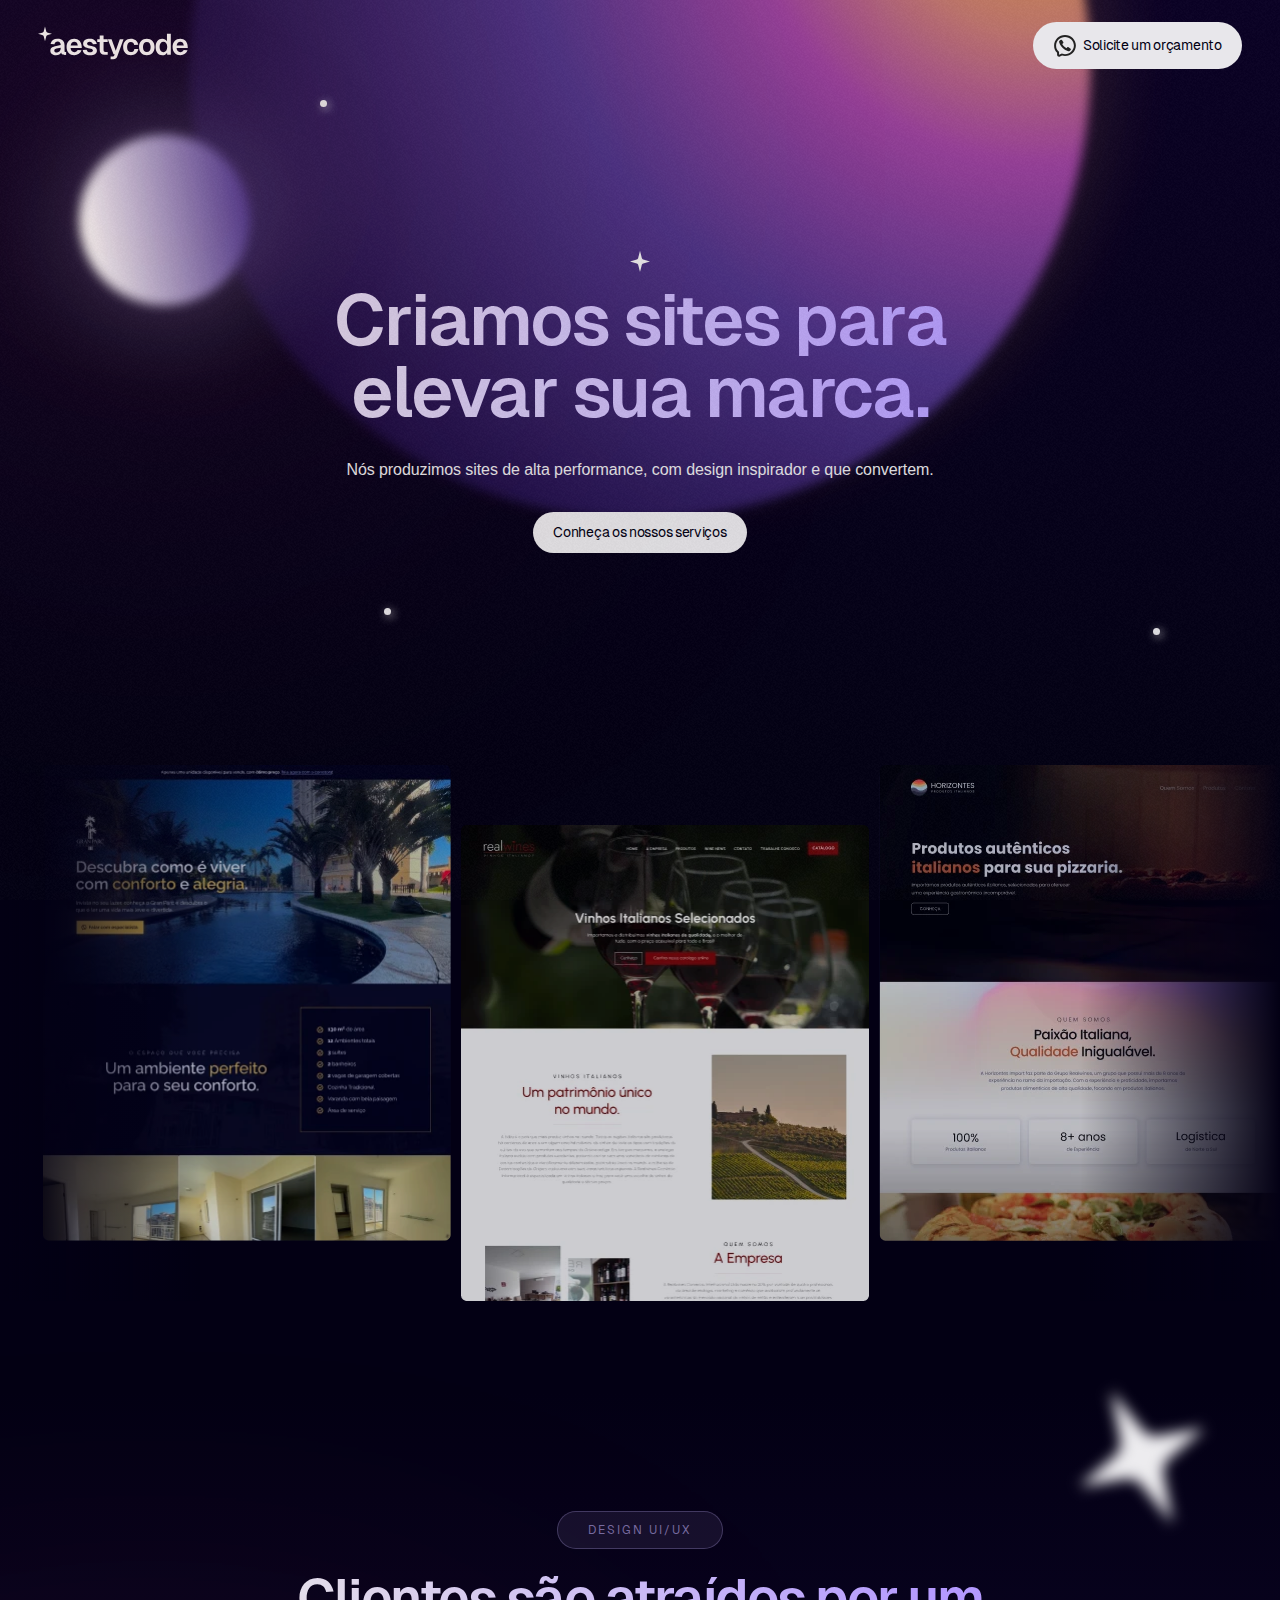
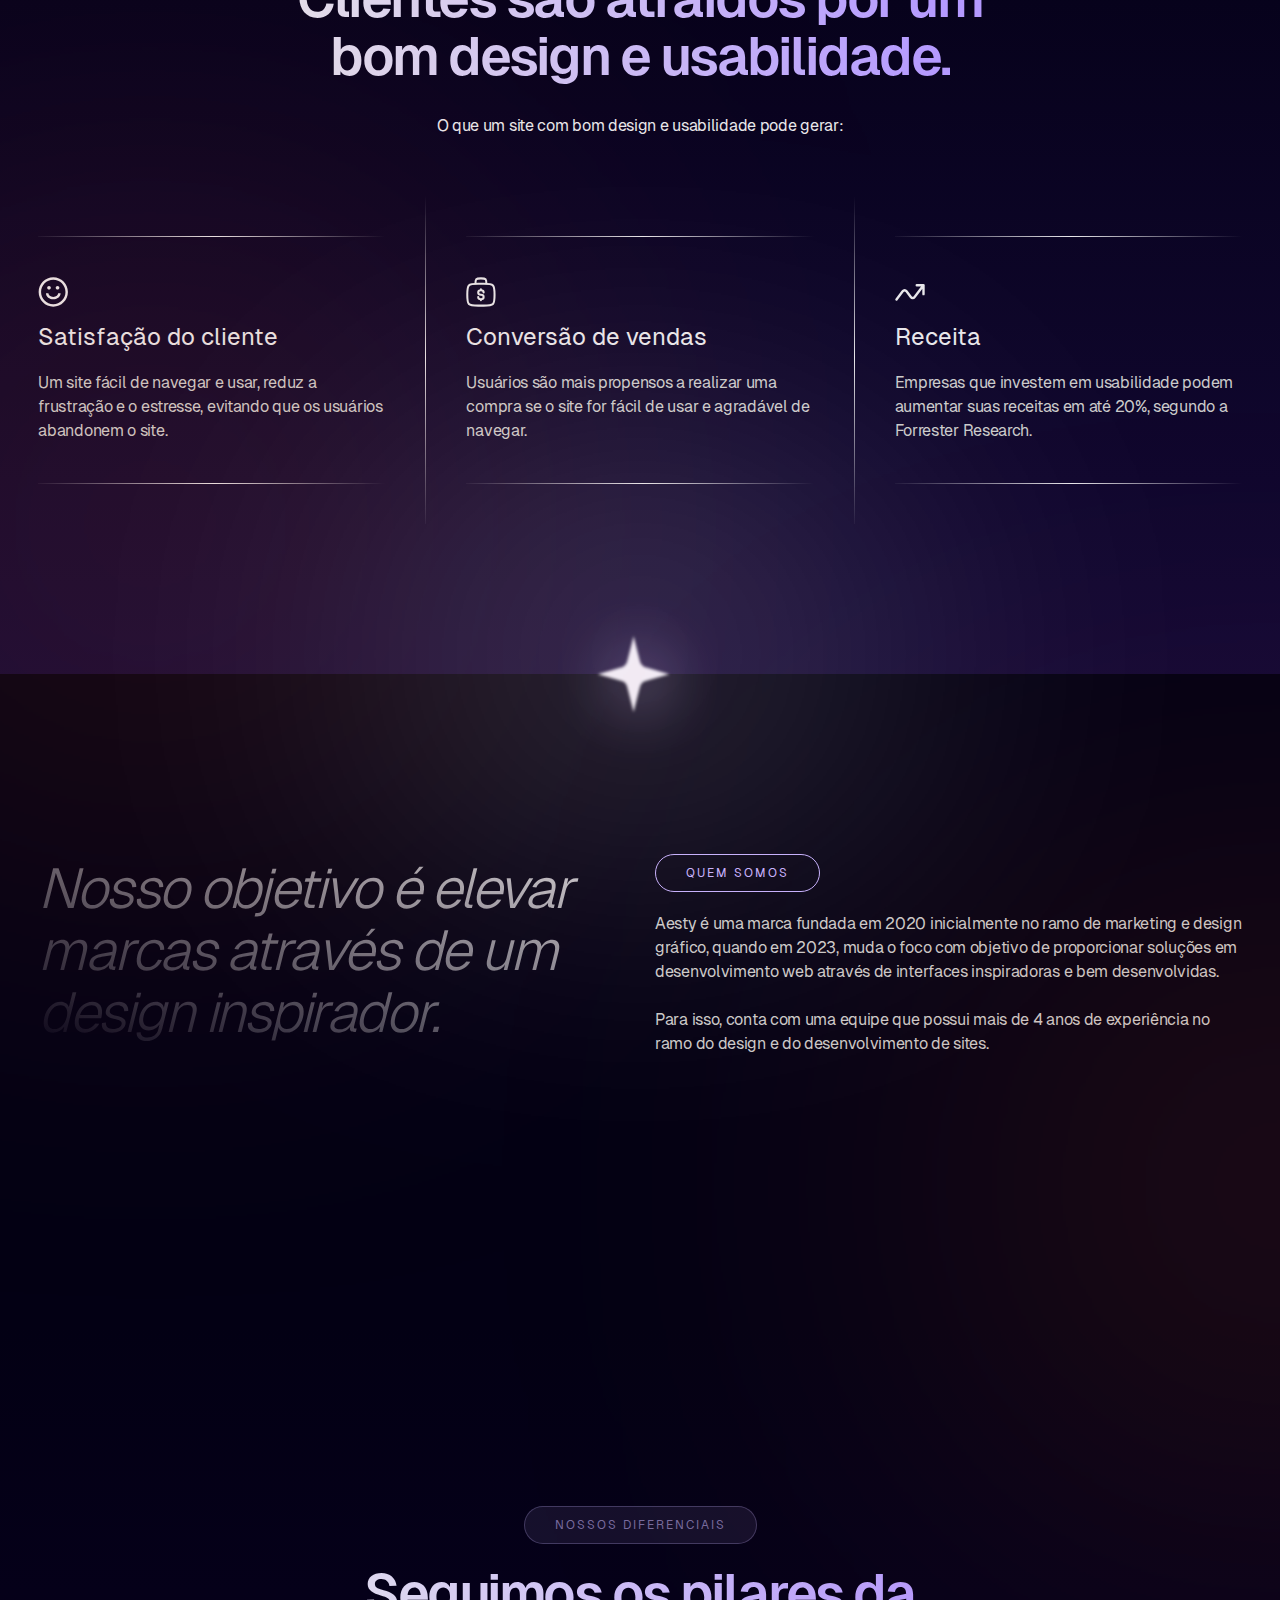
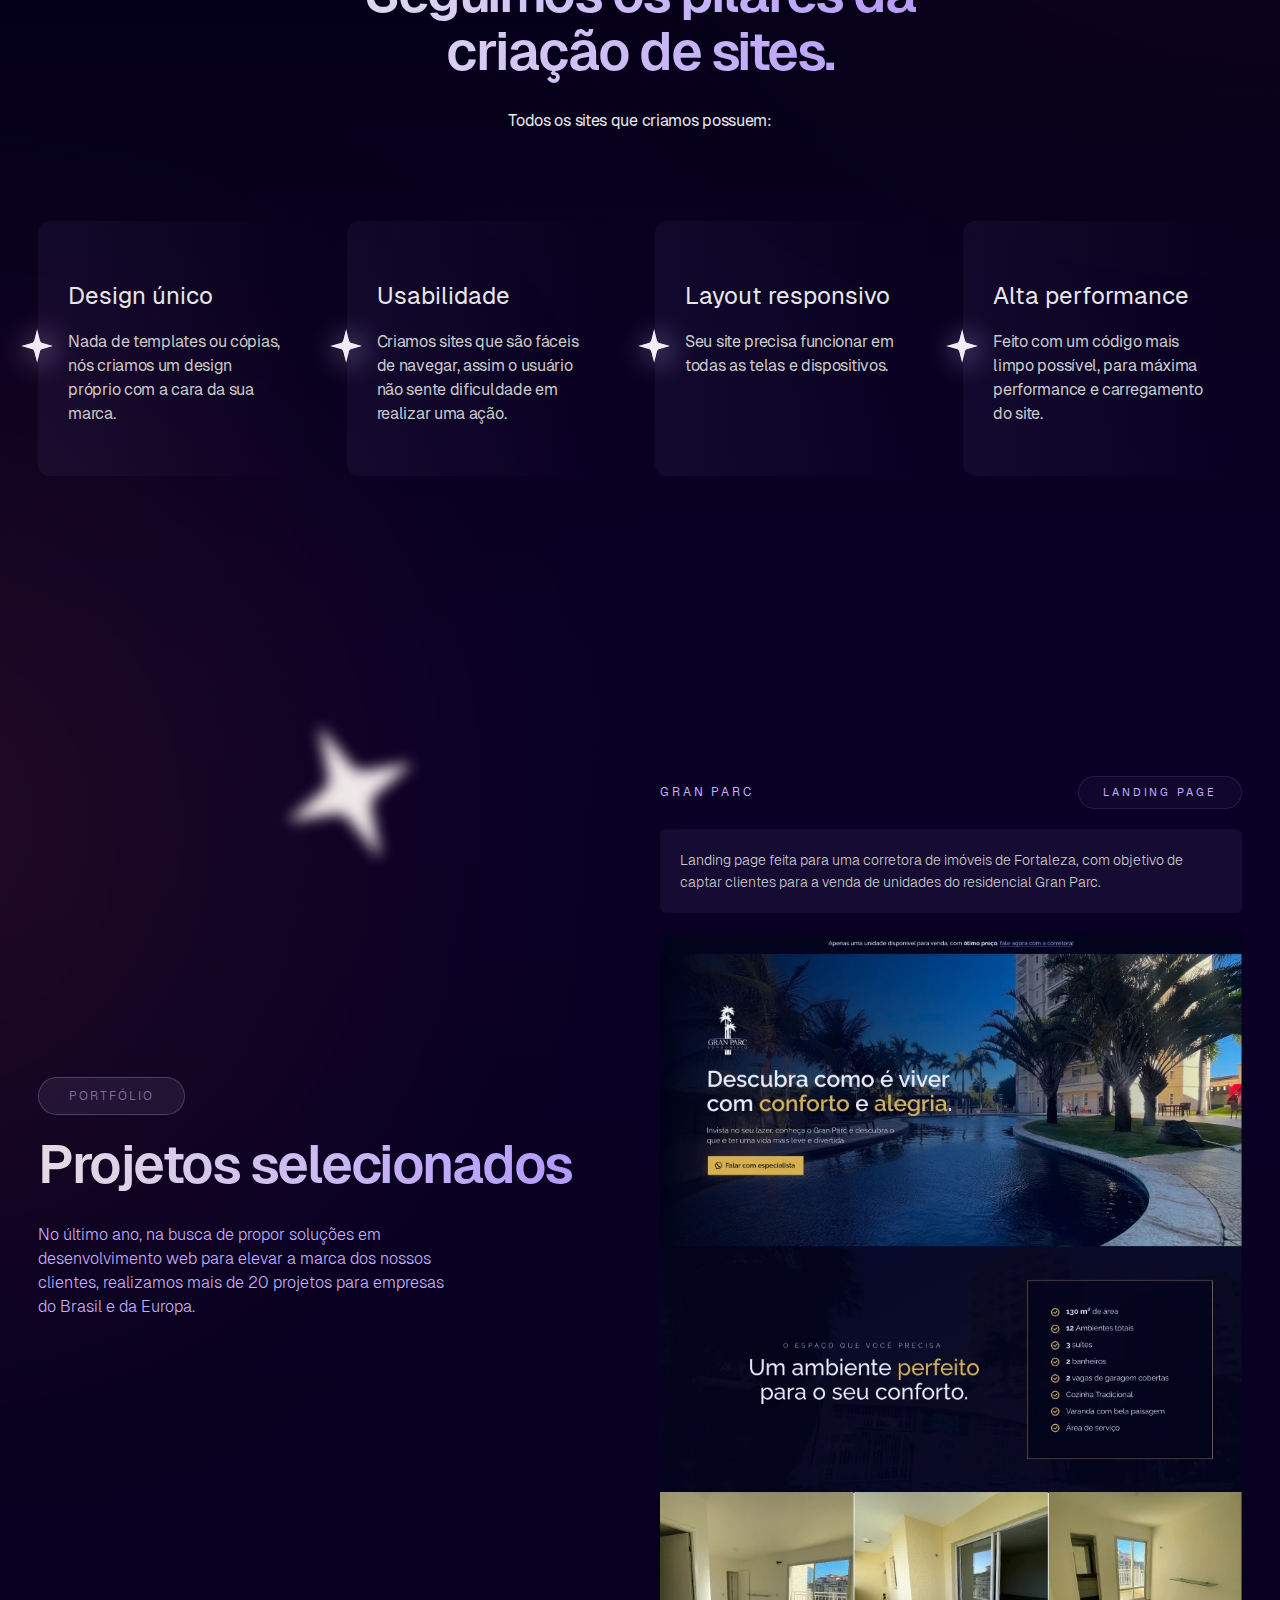
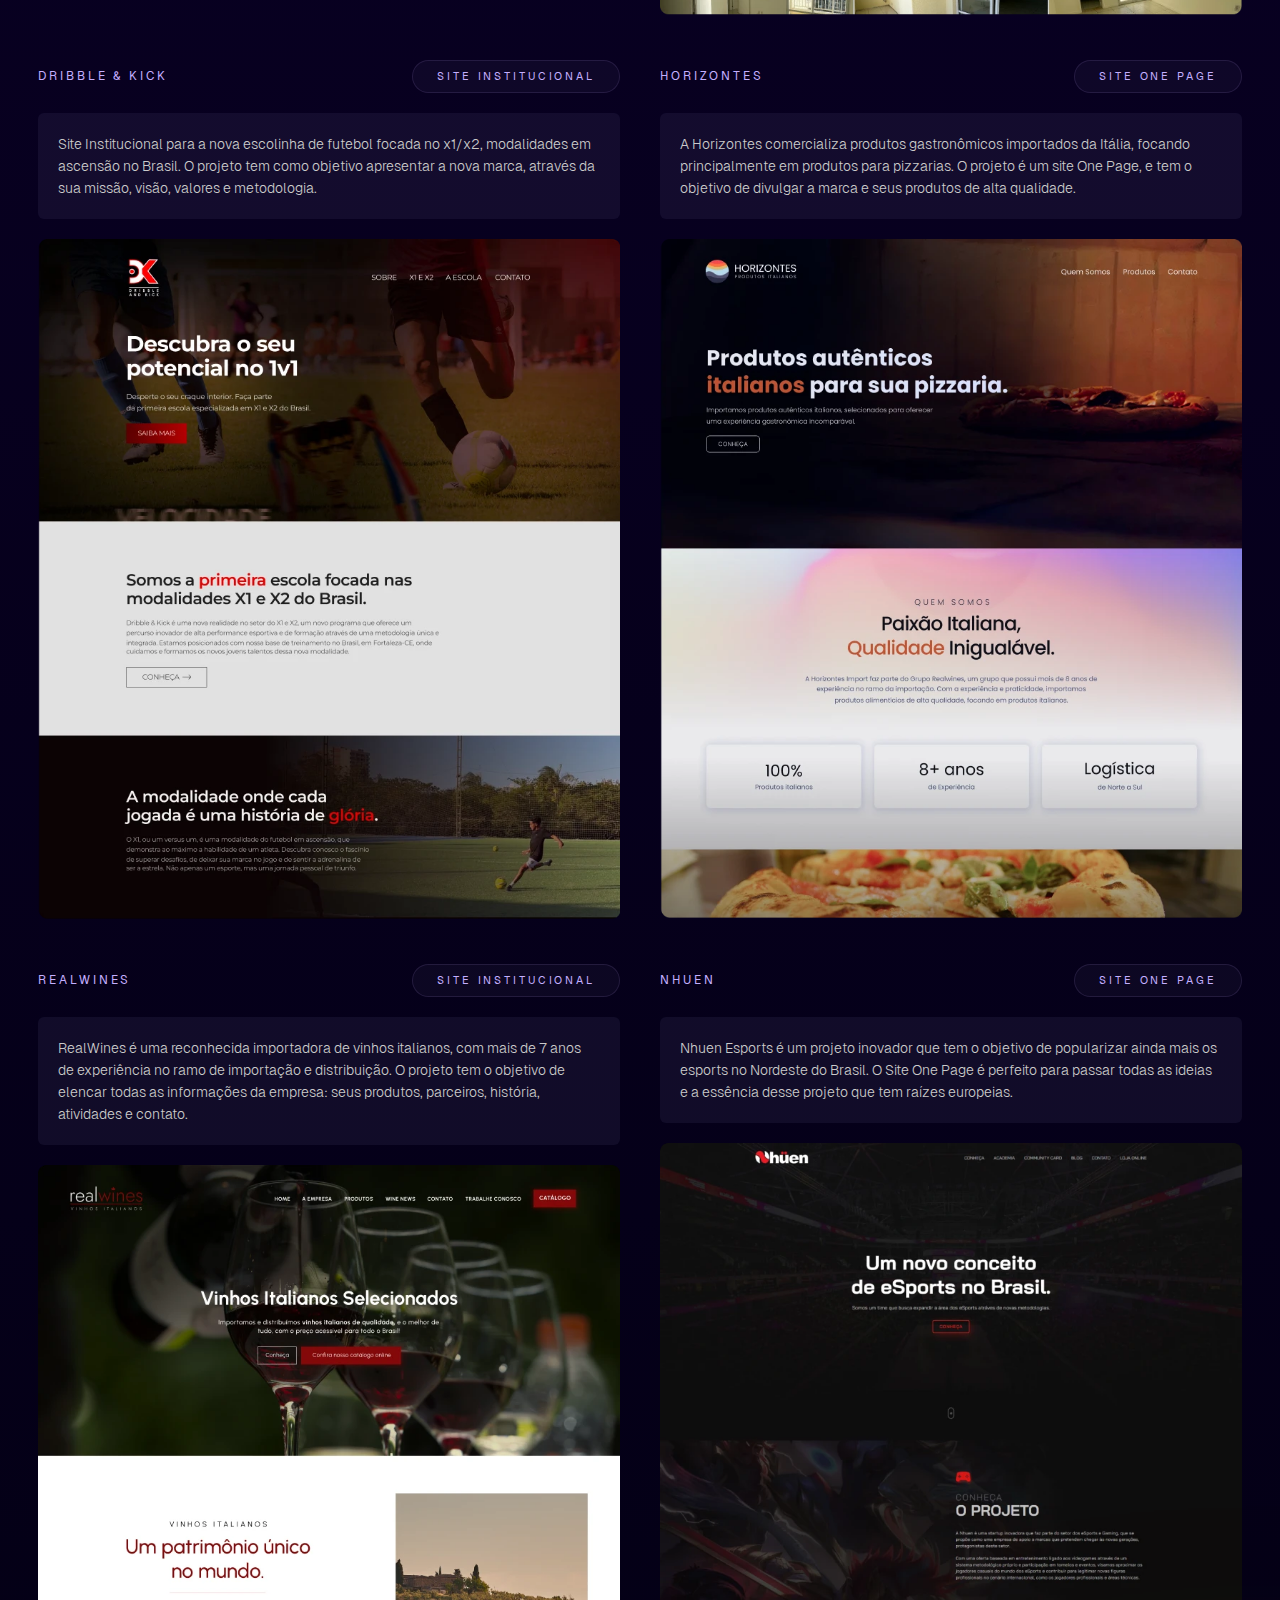
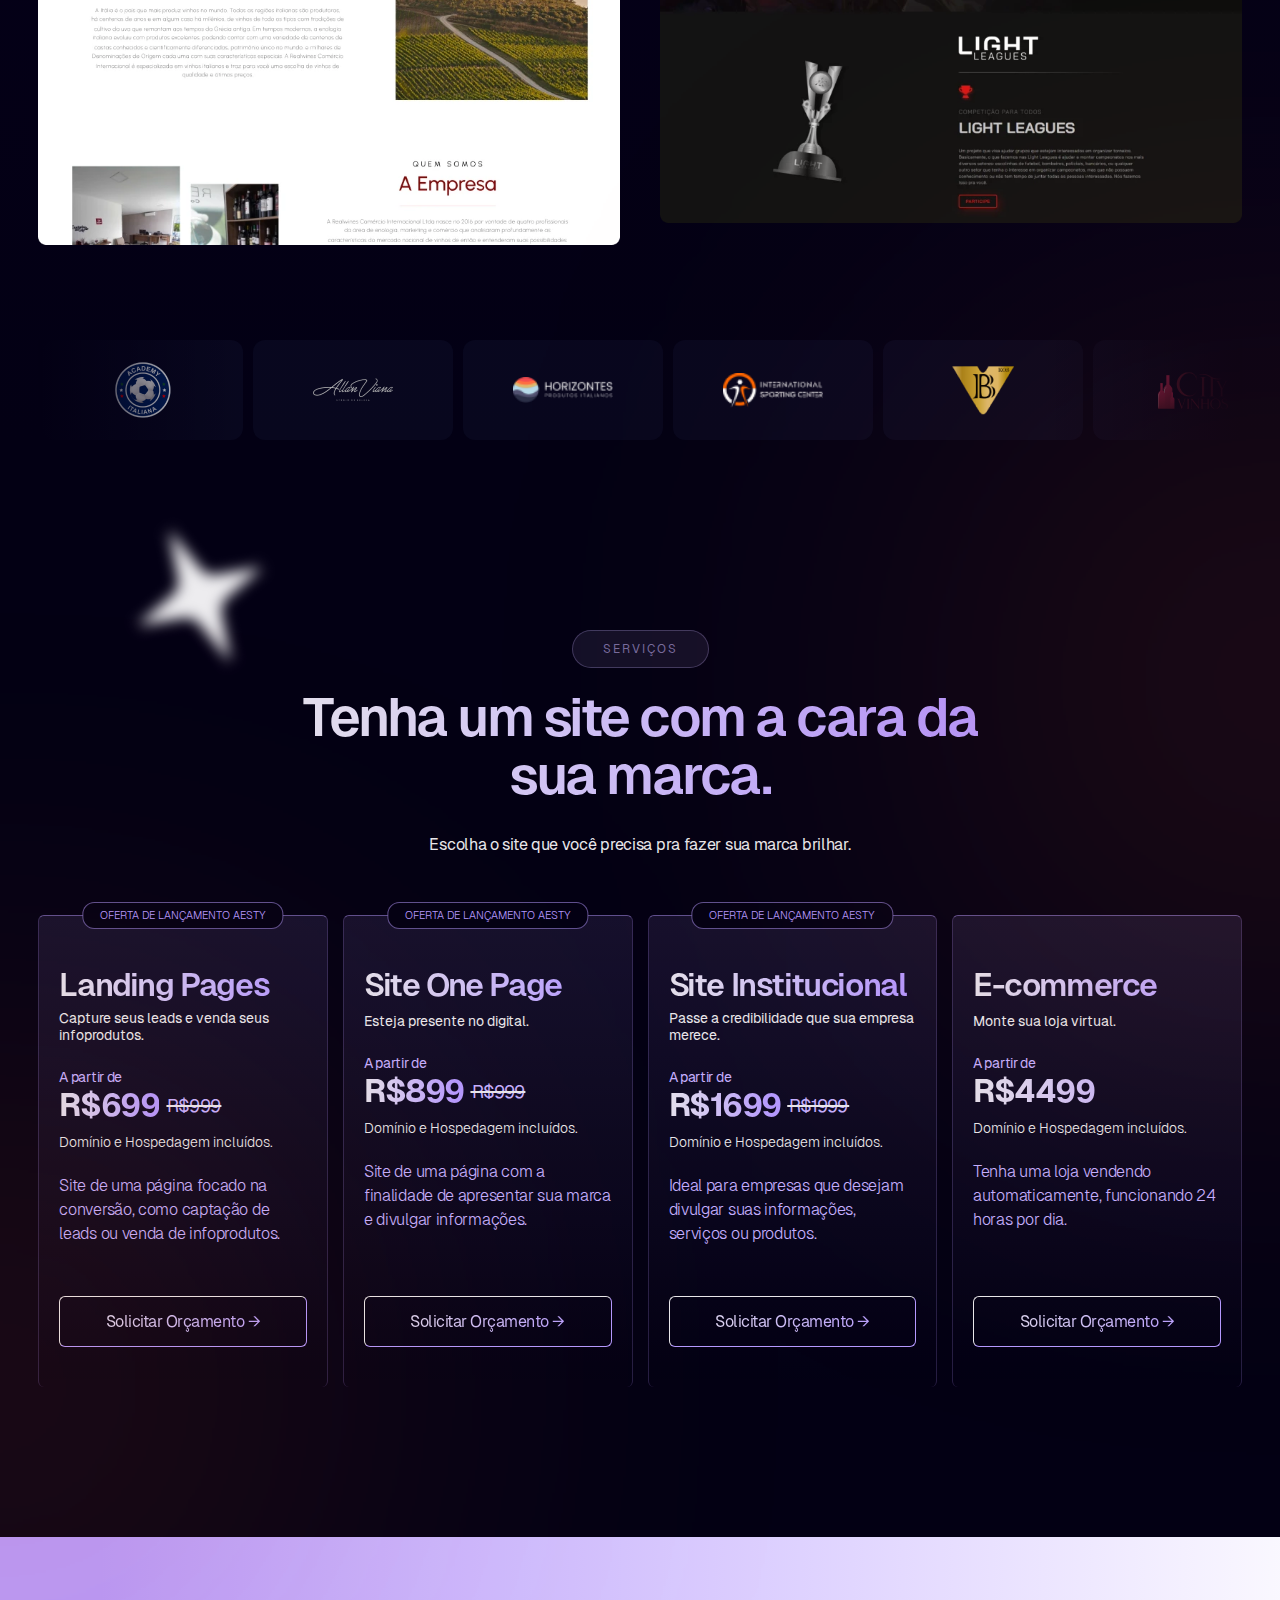
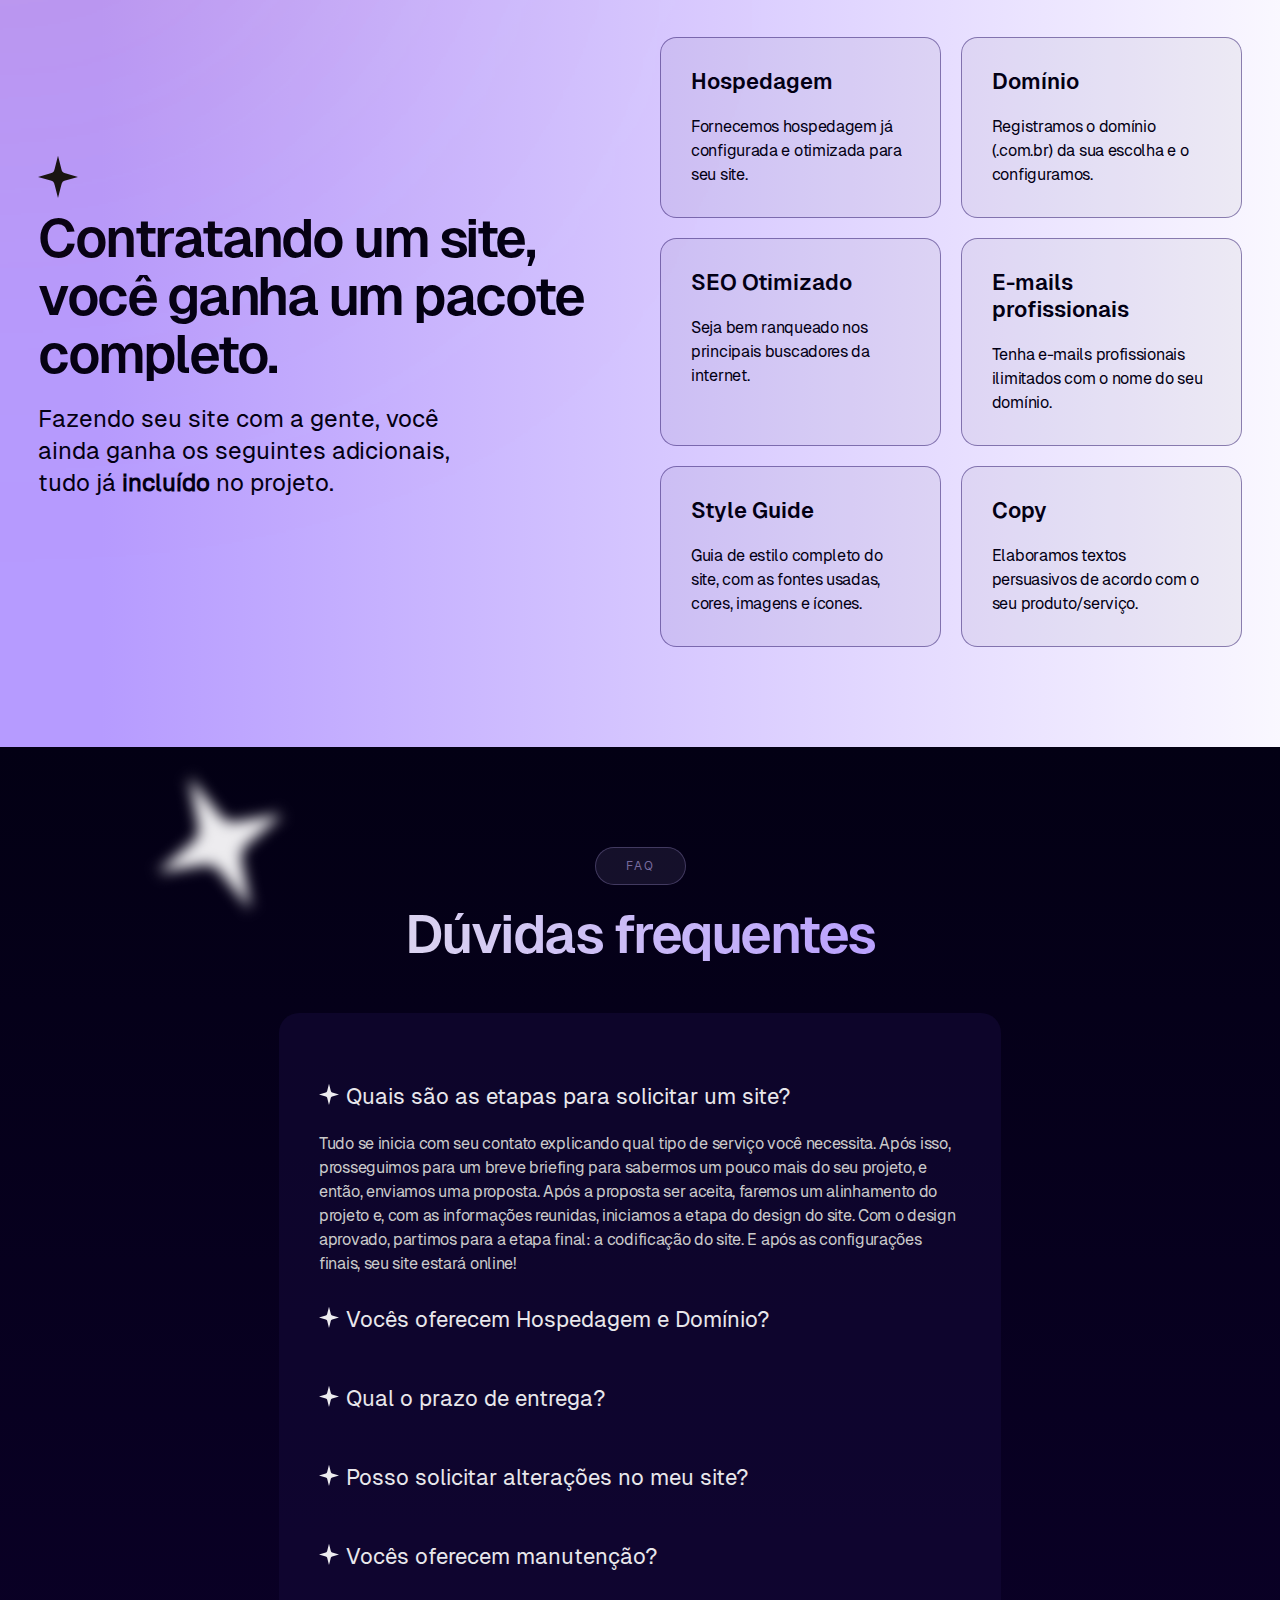
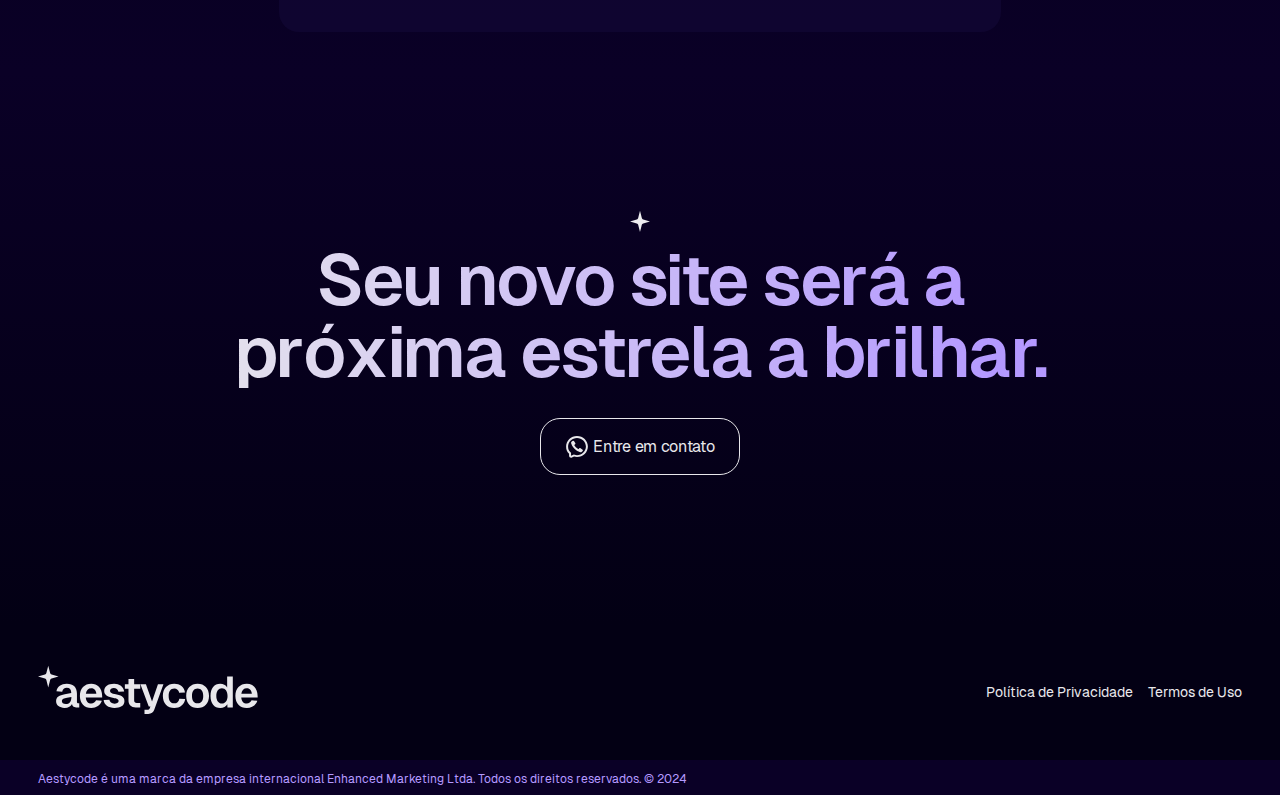
==== commit c4dde89c: "add showcase slide depois do hero" ====
--- a/index.html
+++ b/index.html
@@ -75,7 +75,45 @@
         <span draggable="false" class="starfall" style="animation: 4s falling-down 3s infinite cubic-bezier(1,0,.95,.64);"></span>    
         <!-- <span draggable="false" class="planet" style="top: 150px;left: 42%;"></span>   -->
         <span class="blur" style="top: 0; left: 0; background-color: #ff5f2067;" ></span> 
-        <img class="arrow-down" draggable="false" src="assets/images/arrow-down.svg" alt="Seta para baixo">
+        <!-- <img class="arrow-down" draggable="false" src="assets/images/arrow-down.svg" alt="Seta para baixo"> -->
+    </div>
+
+    <div class="after-hero">
+        <div class="container">
+            <div class="after-hero__itens">
+                <div class="after-hero__itens-item">
+                    <img draggable="false" style="user-select: none;" src="assets/images/portfolio/granparc-min.webp" alt="Gran Parc" width="408" height="476">
+                </div>
+                <div class="after-hero__itens-item">
+                    <img draggable="false" style="user-select: none;" src="assets/images/portfolio/rw-min.webp" alt="RealWines" width="408" height="476">
+                </div>
+                <div class="after-hero__itens-item">
+                    <img draggable="false" style="user-select: none;" src="assets/images/portfolio/hori-min.webp" alt="Horizontes" width="408" height="476">
+                </div>
+                <div class="after-hero__itens-item">
+                    <img draggable="false" style="user-select: none;" src="assets/images/portfolio/dandk-min.webp" alt="Dribble & Kick" width="408" height="476">
+                </div>
+                <div class="after-hero__itens-item">
+                    <img draggable="false" style="user-select: none;" src="assets/images/portfolio/nhuen-min.webp" alt="Nhuen" width="408" height="476">
+                </div>
+                <div class="after-hero__itens-item">
+                    <img draggable="false" style="user-select: none;" src="assets/images/portfolio/granparc-min.webp" alt="Gran Parc" width="408" height="476">
+                </div>
+                <div class="after-hero__itens-item">
+                    <img draggable="false" style="user-select: none;" src="assets/images/portfolio/rw-min.webp" alt="RealWines" width="408" height="476">
+                </div>
+                <div class="after-hero__itens-item">
+                    <img draggable="false" style="user-select: none;" src="assets/images/portfolio/hori-min.webp" alt="Horizontes" width="408" height="476">
+                </div>
+                <div class="after-hero__itens-item">
+                    <img draggable="false" style="user-select: none;" src="assets/images/portfolio/dandk-min.webp" alt="Dribble & Kick" width="408" height="476">
+                </div>
+                <div class="after-hero__itens-item">
+                    <img draggable="false" style="user-select: none;" src="assets/images/portfolio/nhuen-min.webp" alt="Nhuen" width="408" height="476">
+                </div>
+            </div>
+        </div>
+
     </div>
 
     <article class="beneficios">
--- a/assets/css/style.css
+++ b/assets/css/style.css
@@ -1 +1 @@
-@font-face{font-family:"Geist";src:url("/assets/fonts/Geist-Regular.woff2") format("woff2");font-style:normal;font-display:block}@font-face{font-family:"Geist-Bold";src:url("/assets/fonts/Geist-Bold.woff2") format("woff2");font-style:normal;font-weight:normal;font-display:block}@font-face{font-family:"Geist-Semi-Bold";src:url("/assets/fonts/Geist-SemiBold.woff2") format("woff2");font-style:normal;font-weight:normal;font-display:block}@font-face{font-family:"Geist-Light";src:url("/assets/fonts/Geist-Light.woff2") format("woff2");font-style:normal;font-weight:normal;font-display:block}::-moz-selection{background-color:#030014;color:#b499ff;-webkit-text-fill-color:#b499ff}::selection{background-color:#030014;color:#b499ff;-webkit-text-fill-color:#b499ff}*,*::after,*::before{margin:0;padding:0;box-sizing:border-box;scroll-behavior:smooth}html{overflow-x:hidden}body{background-color:#030014;font-family:"Geist",Arial,Helvetica,sans-serif;overflow-x:hidden}img{max-width:100%}a{text-decoration:none}h1,h2,h3,h4,span{font-style:normal;font-weight:normal}.container{max-width:1280px;margin:0 auto}.arrow-down{bottom:50px}.cta-btn{display:flex;justify-content:center;align-items:center;gap:6px;background-color:#e8e7eb;border-radius:49px;padding:12px 20px;color:#e8e7eb;font-family:"Geist",Arial,Helvetica,sans-serif;letter-spacing:-0.3px;font-size:.875rem;color:#030014;z-index:4;transition:all 1s ease}.cta-btn:hover{background-color:#b499ff;box-shadow:1px 1px 10px 4px rgba(169,147,237,.51)}.cta-btn__desktop,.cta-btn__mobile{animation:pulseBorder 2s infinite alternate}.cta-btn__mobile{display:none;justify-content:center;align-items:center;position:fixed;bottom:20px;right:20px;background-color:#e8e7eb;border-radius:50%;width:55px;height:55px;z-index:4;box-shadow:1px 1px 10px 2px rgba(169,147,237,.51)}.cta-btn-services{display:flex;align-items:center;gap:6px;color:#e8e7eb;font-family:"Geist",Arial,Helvetica,sans-serif;letter-spacing:-0.3px;font-size:14px;color:#e8e7eb}.starfall{opacity:0;content:"";display:block;width:6px;height:6px;background-color:#e8e7eb;border-radius:10px;box-shadow:2px 2px 10px rgba(255,255,255,.7);position:absolute}.starfall::after{content:"";display:block;width:50px;height:1px;background:linear-gradient(to right, #E8E7EB 0%, rgba(211, 202, 236, 0) 100%);border-radius:10px;box-shadow:2px 2px 10px rgba(255,255,255,.6);opacity:.5;transform:rotate3d(0, 0, 1, 353deg)}.title-2{color:#e8e7eb;font-family:"Geist-Semi-Bold",Arial,Helvetica,sans-serif;letter-spacing:-2.5px;background:linear-gradient(269deg, #B499FF 7.89%, #E8E7EB 107.36%);background-clip:text;-webkit-background-clip:text;-webkit-text-fill-color:rgba(0,0,0,0);padding-bottom:10px;font-size:3.375rem;font-style:normal;font-weight:normal;line-height:58px;width:60%;margin:0 auto}.title-1{color:#e8e7eb;font-family:"Geist-Semi-Bold",Arial,Helvetica,sans-serif;letter-spacing:-2.5px;background:linear-gradient(269deg, #B499FF 7.89%, #E8E7EB 107.36%);background-clip:text;-webkit-background-clip:text;-webkit-text-fill-color:rgba(0,0,0,0);padding-bottom:10px;font-size:4.5rem;font-style:normal;font-weight:normal;line-height:72px}.before-title{background-color:rgba(152,138,197,.1176470588);border:1px solid rgba(152,138,197,.3490196078);color:rgba(152,138,197,.7529411765);padding:12px 30px;border-radius:58px;font-size:.75rem;line-height:.75rem;text-transform:uppercase;letter-spacing:2px;margin-bottom:20px;display:inline-block;text-align:center}.lgpd{padding:80px 0;color:#d1d1d1}.lgpd h2{color:#d1d1d1;margin-bottom:20px}.lgpd h3{margin:25px 0px 5px 0}.lgpd a{border:1px solid #d1d1d1;border-radius:10px;text-transform:uppercase;padding:10px 26px;display:inline-block;color:#d1d1d1;font-weight:300;font-size:.875rem;letter-spacing:2px;margin-top:30px;transition:opacity .5s ease}.lgpd a:hover{opacity:.5}.blur{position:absolute;width:300px;height:300px;border-radius:9999px;background-color:rgba(255,95,32,.7254901961);filter:blur(300px);z-index:101}.noise{top:0;left:0;position:fixed;background:url("/assets/images/noise.gif");opacity:.065;display:block;height:100vh;width:100vw;z-index:10;pointer-events:none}.floating-star{content:url("/assets/images/Icon_Aesty_White.svg");position:absolute;display:block;transform:rotate(-25deg);transform-origin:top;filter:blur(7px);animation:floating 4s alternate infinite}.icon-sliding{position:relative;width:100%;margin-bottom:90px}.icon-sliding img{position:absolute;left:0;animation:slide-left 20s infinite alternate;filter:blur(1.5px);opacity:0}@keyframes arrow-floating{0%{opacity:0}50%{opacity:.75}100%{opacity:0;bottom:20px}}@keyframes floating{100%{top:60px}}@keyframes slide-left{0%{left:0;opacity:.3}20%{opacity:.7}40%{opacity:0}50%{opacity:.7}60%{opacity:0}80%{opacity:.7}100%{left:90%;transform:rotate(360deg);opacity:0}}@keyframes floating-planet{100%{margin-top:15px}}@keyframes pulse{0%,100%{opacity:1}50%{opacity:0}}@keyframes pulseBorder{0%{box-shadow:none}100%{box-shadow:1px 1px 14px 1px #a993ed}}@keyframes movement{0%{right:0;transform:rotate(0);transform-origin:top;opacity:0;visibility:visible}50%{opacity:1}100%{right:100%;transform:rotate(360deg);opacity:0}}@keyframes falling{0%{top:0}50%{opacity:.4}100%{top:100%;opacity:0}}@keyframes falling-down{0%{right:12%;top:20%;opacity:0}25%{opacity:1}50%{opacity:.4}100%{right:100%;top:70%;opacity:0}}@keyframes shining{0%{opacity:.3}100%{opacity:.7}}@keyframes rotate{100%{transform:rotateY(180deg)}}@keyframes rotateX{100%{transform:rotate(360deg)}}@keyframes fade-down{0%{transform:translateY(-15%)}100%{transform:translateY(0%)}}@keyframes slide{0%{transform:translate(0, 0)}100%{transform:translate(-1600px, 0)}}header{position:fixed;background:rgba(0,0,0,0);display:block;z-index:100;width:100%;height:90px;transition:background-color .5s ease}header nav{height:100%;width:100%;display:flex;justify-content:space-between;align-items:center}header.scrolled{-webkit-backdrop-filter:blur(2px);backdrop-filter:blur(2px);background-color:rgba(8,2,26,.4392156863)}.hero{background:linear-gradient(360deg, #030014 0%, #0A0026 100%);width:100%;position:relative;height:100vh}.hero .container{height:100%}.hero .planet{content:"";display:block;width:32px;height:32px;background-color:#e8e7eb;border-radius:50%;box-shadow:2px 2px 10px rgba(110,110,110,.7);position:absolute}.hero .star{position:absolute;content:"";display:block;width:7px;height:7px;background-color:#e8e7eb;border-radius:10px;box-shadow:2px 2px 10px rgba(255,255,255,.7)}.hero__content{display:flex;justify-content:center;align-items:center;width:70%;margin:0 auto;height:100%}.hero__content-left{flex:1.4;display:flex;justify-content:center;flex-direction:column;align-content:center;text-align:center}.hero__content-left h1{z-index:4;position:relative;display:flex;flex-direction:column-reverse}.hero__content-left h1::after{content:url("/assets/images/Icon_Mini.svg");animation:shining infinite 1s alternate}.hero__content-left p{margin-top:20px;margin-bottom:30px;color:#e8e7eb;font-family:"Geist Light",Arial,Helvetica,sans-serif;letter-spacing:-0.075px;font-size:1rem;line-height:1.5rem;z-index:4;width:100%}.hero__content-left a{align-self:center}.hero__content-right{flex:1}.hero .arrow-down{animation:arrow-floating 2s infinite ease;position:absolute;bottom:50px;left:50%;transform:translateX(-50%);-webkit-user-select:none;-moz-user-select:none;user-select:none}.hero .logo-floating{position:absolute;left:80px;bottom:120px}.hero .big-planet{display:block;margin:0 auto;width:901px;height:901px;flex-shrink:0;border-radius:50%;background:radial-gradient(105.26% 105.26% at 87.42% 84.25%, #DD9D35 0%, #C67A6E 18%, #9D429E 32%, #4E3388 55%, #120539 98%);box-shadow:35px 25px 61.8px -7px rgba(213,144,76,.14);position:absolute;top:-50%;left:50%;transform:translateX(-50%) rotate(290deg);filter:blur(5.5px)}.hero .big-planet::before{content:"";display:block;width:31px;height:31px;flex-shrink:0;background:linear-gradient(325deg, #402300 22.32%, #E8AA5C 90.43%);fill:linear-gradient(325deg, #402300 22.32%, #E8AA5C 90.43%);filter:drop-shadow(0px 8px 61.8px #CE865C) blur(1.2999999523px);border-radius:50%;position:absolute;z-index:-1;bottom:0;right:10px}.hero .big-planet::after{content:"";display:block;width:171px;height:171px;flex-shrink:0;background:linear-gradient(150deg, #FFF 13.8%, #4F3993 85.96%);filter:drop-shadow(0px 4px 61.8px rgba(157, 144, 200, 0.51));border-radius:50%;position:absolute;top:-30px;left:60px;z-index:-1}.beneficios{background:linear-gradient(to bottom, #030014, rgba(22, 10, 58, 0.8784313725));background-position:top;background-repeat:no-repeat;background-size:cover;display:flex;justify-content:center;align-items:center;flex-direction:column;position:relative;padding-block:120px}.beneficios__upper{margin-bottom:60px;text-align:center}.beneficios__upper h2{margin-bottom:20px}.beneficios__upper p{color:#e8e7eb;font-family:"Geist",Arial,Helvetica,sans-serif;letter-spacing:-0.3px}.beneficios__bottom{display:grid;grid-template-columns:1fr 1px 1fr 1px 1fr;justify-content:center;gap:40px;margin-bottom:30px}.beneficios__bottom .line{width:1px;height:100%;content:"";display:block;background:linear-gradient(360deg, rgba(3, 0, 20, 0) -2.46%, #E8E7EB 50.82%, rgba(3, 0, 20, 0) 100%)}.beneficios__bottom-card{padding:40px 0}.beneficios__bottom-card::after{width:100%;height:1px;content:"";display:block;background:linear-gradient(90deg, rgba(3, 0, 20, 0) -2.46%, #E8E7EB 50.82%, rgba(3, 0, 20, 0) 100%);margin-top:40px}.beneficios__bottom-card::before{width:100%;height:1px;content:"";display:block;background:linear-gradient(90deg, rgba(3, 0, 20, 0) -2.46%, #E8E7EB 50.82%, rgba(3, 0, 20, 0) 100%);margin-bottom:40px}.beneficios__bottom-card h3{font-family:"Geist",Arial,Helvetica,sans-serif;margin-top:10px;margin-bottom:20px;color:#e8e7eb;font-size:1.5rem}.beneficios__bottom-card p{color:#e8e7eb;font-family:"Geist",Arial,Helvetica,sans-serif;letter-spacing:-0.3px;font-weight:lighter;font-size:1rem;line-height:1.5rem;color:#cacaca}.quemsomos{padding-block:180px;background-color:#030014;position:relative}.quemsomos img{position:absolute;top:-95px;left:50%;transform:translateX(-50%);filter:blur(1.5px)}.quemsomos .before-title{background-color:rgba(0,0,0,0);color:#c4afff;border:1px solid #c4afff}.quemsomos .container{display:flex;justify-content:space-around;align-items:center;gap:30px}.quemsomos__left,.quemsomos__right{flex:1}.quemsomos h2{background:linear-gradient(200deg, #E8E7EB, #030014);background-clip:text;-webkit-background-clip:text;-webkit-text-fill-color:rgba(0,0,0,0);font-size:3.5rem;line-height:62px;opacity:.7;font-family:"Geist-Light";width:100%}.quemsomos p{color:#e8e7eb;font-family:"Geist",Arial,Helvetica,sans-serif;letter-spacing:-0.3px;color:#cacaca;line-height:1.5rem;font-size:1rem}.wrapper{background:#160a3a;background:linear-gradient(240deg, rgb(22, 10, 58), #3c4c84, #242a4d, rgb(22, 10, 58));padding-block:100px}.wrapper .container{display:flex;align-items:center;gap:40}.wrapper__text{flex:1;display:flex;justify-content:flex-start;align-items:flex-start;flex-direction:column;height:100%}.wrapper__text span{margin-top:20px;display:block;text-align:left;font-size:2.5rem;color:#e8e7eb;font-family:"Geist-Light"}.wrapper__star{flex:1;position:relative}.wrapper__star .planet{content:"";display:block;width:32px;height:32px;background-color:#e8e7eb;border-radius:50%;box-shadow:2px 2px 10px rgba(110,110,110,.7);position:absolute;right:0;top:-200px}.wrapper__star .star{position:absolute;content:"";display:block;width:7px;height:7px;background-color:#e8e7eb;border-radius:10px;box-shadow:2px 2px 10px rgba(255,255,255,.7)}.wrapper__star img{position:absolute;right:0;top:0;transform:translateY(-50%);animation:movement 10s alternate-reverse 1.5s infinite;visibility:hidden}.diferenciais{background:linear-gradient(180deg, #030014 0%, #0A0026 100%);background-size:cover;background-position:center;padding-block:180px;display:flex;justify-content:center;align-items:center;flex-direction:column}.diferenciais__upper{text-align:center;margin-bottom:90px}.diferenciais__upper h2{margin-bottom:20px}.diferenciais__upper p{color:#e8e7eb;font-family:"Geist",Arial,Helvetica,sans-serif;letter-spacing:-0.3px}.diferenciais__bottom{display:grid;margin-top:60px;grid-template-columns:repeat(4, 1fr);gap:30px}.diferenciais__bottom-card{padding:50px 30px;position:relative;margin-bottom:20px;border-radius:12px;background:linear-gradient(90deg, rgba(180, 153, 255, 0.06) 5.07%, transparent)}.diferenciais__bottom-card h3{font-family:"Geist",Arial,Helvetica,sans-serif;margin-top:10px;margin-bottom:20px;color:#e8e7eb;font-size:1.5rem}.diferenciais__bottom-card img{position:absolute;transform:translateY(-50%);left:-43px;top:50%}.diferenciais__bottom-card p{color:#e8e7eb;font-family:"Geist",Arial,Helvetica,sans-serif;letter-spacing:-0.3px;font-weight:lighter;font-size:1rem;line-height:1.5rem;color:#cacaca}.portfolio{background:linear-gradient(360deg, #030014 0%, #0A0026 100%);padding-top:100px;position:relative}.portfolio__bottom{display:grid;grid-template-columns:repeat(2, 1fr);justify-content:center;gap:40px}.portfolio__bottom-heading{display:flex;flex-direction:column;justify-content:center}.portfolio__bottom-heading h2{margin:0;width:100%}.portfolio__bottom-heading .before-title{align-self:flex-start}.portfolio__bottom-heading p{margin-top:20px;color:#e8e7eb;font-family:"Geist",Arial,Helvetica,sans-serif;letter-spacing:-0.3px;color:#c4afff;font-size:16px;line-height:24px;letter-spacing:normal;font-family:"Geist-Light",Arial,Helvetica,sans-serif;width:70%}.portfolio__bottom-card .card__info{margin-bottom:20px;display:flex;justify-content:space-between;align-items:center}.portfolio__bottom-card .card__info-title{color:#e8e7eb;font-family:"Geist",Arial,Helvetica,sans-serif;letter-spacing:-0.3px;color:#c4afff;font-size:.75rem;letter-spacing:2.88px;text-transform:uppercase}.portfolio__bottom-card .card__info-type{text-align:center;color:#c4afff;font-size:.675rem;letter-spacing:2.88px;text-transform:uppercase;padding:9px 24px;border-radius:68px;border:1px solid rgba(196,175,255,.12);background:rgba(196,175,255,.04)}.portfolio__bottom-card img{transition:transform 1s ease,opacity 1s ease;border-radius:6px;-o-object-fit:cover;object-fit:cover;width:100%}.portfolio__bottom-card img:hover{transform:scale(1.05)}.portfolio__bottom-card p{margin-top:20px;color:#e8e7eb;font-family:"Geist",Arial,Helvetica,sans-serif;letter-spacing:-0.3px;color:#cacaca;font-size:14px;line-height:22px;letter-spacing:normal;font-family:"Geist-Light",Arial,Helvetica,sans-serif;margin-bottom:20px;padding:20px;background-color:rgba(196,175,255,.0666666667);border-radius:6px}.portfolio__list{margin-block:90px;width:100%;display:flex;justify-content:flex-start;align-items:flex-start;overflow-x:scroll;position:relative}.portfolio__list:hover .portfolio__list-itens{animation-play-state:paused}.portfolio__list::-webkit-scrollbar{display:none}.portfolio__list::before,.portfolio__list::after{position:absolute;content:"";display:block;width:200px;height:100%;top:0;z-index:2}.portfolio__list::before{left:0;background:linear-gradient(to left, transparent, #030014)}.portfolio__list::after{right:0;background:linear-gradient(to right, transparent, #030014)}.portfolio__list-itens{width:100%;display:flex;justify-content:flex-start;align-items:flex-start;animation:slide 30s linear infinite}.portfolio__list-item{width:200px;background-color:rgba(44,55,95,.1333333333);min-width:200px;display:flex;align-items:center;justify-content:center;height:100px;border-radius:12px;margin:0 5px}.servicos{background:linear-gradient(to top, #030014, #030014);background-size:cover;background-position:top center;background-repeat:no-repeat;padding-top:100px;padding-bottom:150px;position:relative;scroll-margin-top:90px}.servicos .container{display:flex;flex-direction:column;gap:50px}.servicos__upper{text-align:center;margin-bottom:60px}.servicos__upper svg{animation:shining alternate infinite 1s}.servicos__upper p{margin-top:20px;color:#e8e7eb;font-family:"Geist",Arial,Helvetica,sans-serif;letter-spacing:-0.3px}.servicos__grid{display:grid;grid-template-columns:repeat(4, 1fr);justify-content:center;gap:15px}.servicos__grid .servicos__card{border-radius:6px;background:linear-gradient(180deg, rgba(180, 153, 255, 0.11) 0.65%, transparent);display:flex;justify-content:space-between;flex-direction:column;height:100%;border-top:1px solid rgba(180,153,255,.5215686275);border-inline:1px solid rgba(180,153,255,.2);transition:all .7s ease-in-out;position:relative}.servicos__grid .servicos__card:not(:last-child)::before{border-radius:12px;content:"OFERTA DE LANÇAMENTO AESTY";font-size:.675rem;display:block;width:70%;height:auto;text-align:center;background:#030014;color:#b499ff;font-family:"Geist-Light",Arial,Helvetica,sans-serif;padding:6px 14px;top:-14px;border:1px solid rgba(180,153,255,.5215686275);left:50%;transform:translateX(-50%);position:absolute}.servicos__grid .servicos__card-text{padding:50px 20px}.servicos__grid .servicos__card-text .servicos__subheading{display:inline-block;color:#e8e7eb;font-family:"Geist",Arial,Helvetica,sans-serif;letter-spacing:-0.3px;color:#e8e7eb;font-size:.875rem;margin-bottom:25px;letter-spacing:0}.servicos__grid .servicos__card-text h3{color:#e8e7eb;font-family:"Geist-Semi-Bold",Arial,Helvetica,sans-serif;letter-spacing:-2.5px;background:linear-gradient(269deg, #B499FF 7.89%, #E8E7EB 107.36%);background-clip:text;-webkit-background-clip:text;-webkit-text-fill-color:rgba(0,0,0,0);padding-bottom:10px;color:#e8e7eb;font-size:32px;letter-spacing:-1.4px;padding-bottom:0;margin-bottom:5px}.servicos__grid .servicos__card-text p{color:#e8e7eb;font-family:"Geist",Arial,Helvetica,sans-serif;letter-spacing:-0.3px;font-size:1rem;font-family:"Geist-Light",Arial,Helvetica,sans-serif;line-height:1.5rem;color:#c4afff}.servicos__grid .servicos__card-text .servicos__preco{display:flex;flex-direction:column;margin-bottom:20px}.servicos__grid .servicos__card-text .servicos__preco-apartir{color:#e8e7eb;font-family:"Geist",Arial,Helvetica,sans-serif;letter-spacing:-0.3px;color:#c4afff;font-size:.875rem}.servicos__grid .servicos__card-text .servicos__preco-precos{display:flex;align-items:center;gap:8px}.servicos__grid .servicos__card-text .servicos__preco-promo{color:#c4afff;font-size:18px;letter-spacing:-0.9px;position:relative}.servicos__grid .servicos__card-text .servicos__preco-promo::after{display:block;background-color:#e8e7eb;width:105%;height:2px;content:"";position:absolute;top:50%;left:50%;transform:translate(-50%, -50%)}.servicos__grid .servicos__card-text .servicos__preco-valor{color:#e8e7eb;font-family:"Geist-Semi-Bold",Arial,Helvetica,sans-serif;letter-spacing:-2.5px;background:linear-gradient(269deg, #B499FF 7.89%, #E8E7EB 107.36%);background-clip:text;-webkit-background-clip:text;-webkit-text-fill-color:rgba(0,0,0,0);padding-bottom:10px;font-family:"Geist-Bold",Arial,Helvetica,sans-serif;padding-bottom:0;font-size:32px;letter-spacing:-1.429px}.servicos__grid .servicos__card-text .servicos__preco p{color:#e8e7eb;font-family:"Geist",Arial,Helvetica,sans-serif;letter-spacing:-0.3px;color:#e8e7eb;font-size:.875rem;margin-top:5px;font-family:"Geist-Light",Arial,Helvetica,sans-serif;letter-spacing:0}.servicos__grid .servicos__card .cta-btn-outline{display:inline-block;color:#e8e7eb;font-family:"Geist-Semi-Bold",Arial,Helvetica,sans-serif;letter-spacing:-2.5px;background:linear-gradient(269deg, #B499FF 7.89%, #E8E7EB 107.36%);background-clip:text;-webkit-background-clip:text;-webkit-text-fill-color:rgba(0,0,0,0);padding-bottom:10px;font-size:1rem;letter-spacing:-0.5px;font-family:"Geist",Arial,Helvetica,sans-serif;padding:14px 28px;border-left:1px solid #e8e7eb;border-right:1px solid #b499ff;border-top:1px solid #e8e7eb;border-bottom:1px solid #b499ff;border-radius:6px;margin:0 20px;text-align:center;margin-bottom:40px;transition:transform 2s ease}.servicos__grid .servicos__card .cta-btn-outline:hover{transform:translateY(15%)}.adicionais{background:linear-gradient(90deg, #B69BFF 7.89%, #FFF 107.36%);padding-block:100px}.adicionais .container{display:flex;gap:40px;align-items:center}.adicionais__text{flex:1;display:flex;flex-direction:column}.adicionais__text h2{color:#030014;font-size:3.375rem;line-height:58px;margin-bottom:20px;margin-top:10px;width:100%;letter-spacing:-2.5px;font-family:"Geist-Semi-Bold",Arial,Helvetica,sans-serif}.adicionais__text span{display:inline-block;font-size:1.5rem;line-height:2rem;width:80%;color:#030014;margin-bottom:30px}.adicionais__cards{flex:1;display:grid;grid-template-columns:repeat(2, 1fr);gap:20px}.adicionais__cards-card{padding:30px;border-radius:16.52px;border:1.502px solid var(--stroke, rgba(34, 13, 102, 0.49));background:rgba(18,18,19,.0470588235)}.adicionais__cards-card h3{font-family:"Geist-Semi-Bold",Arial,Helvetica,sans-serif;margin-bottom:20px;color:#030014;font-size:1.375rem}.adicionais__cards-card p{color:#e8e7eb;font-family:"Geist",Arial,Helvetica,sans-serif;letter-spacing:-0.3px;font-weight:lighter;font-size:1rem;line-height:1.5rem;color:#030014}.faq{background:linear-gradient(to bottom, #030014, #0A0026);background-size:cover;padding-top:100px;padding-bottom:40px;position:relative}.faq .container{display:flex;flex-direction:column;align-items:center;justify-content:center}.faq h2{margin-bottom:40px;text-align:center}.faq-lista{display:flex;flex-direction:column;width:60%;background-color:rgba(22,10,58,.5137254902);padding:40px;border-radius:20px}.faq-lista dt{display:flex;gap:7px;margin-top:30px;margin-bottom:20px;color:#e8e7eb;font-size:1.375rem;cursor:pointer;transition:opacity .5s ease}.faq-lista dt:hover{opacity:.5}.faq-lista dt::before{content:url("/assets/images/Icon_Mini.svg")}.faq-lista dt.active::before{animation:rotate .4s forwards ease}.faq-lista dd{display:none;color:#e8e7eb;font-family:"Geist",Arial,Helvetica,sans-serif;letter-spacing:-0.3px;color:#cacaca;font-size:1rem;line-height:24px}.faq-lista dd.active{display:block;animation:fade-down .4s forwards ease}.cta-wrapper{background:linear-gradient(to top, #030014, #0A0026);padding-top:100px;padding-bottom:150px;position:relative}.cta-wrapper__content{display:flex;flex-direction:column;align-items:center;justify-content:center}.cta-wrapper__content span{text-align:center;margin-bottom:20px;position:relative;display:flex;flex-direction:column-reverse;width:70%}.cta-wrapper__content span::after{content:url("/assets/images/Icon_Mini.svg");animation:shining infinite 1s alternate}.cta-wrapper__content a{color:#e8e7eb;font-family:"Geist",Arial,Helvetica,sans-serif;letter-spacing:-0.3px;color:#e8e7eb;border:1px solid #e8e7eb;border-radius:20px;padding:16px 24px;display:flex;align-items:center;gap:4px;transition:box-shadow .5s ease}.cta-wrapper__content a:hover{box-shadow:1px 1px 10px 4px rgba(169,147,237,.51)}footer{background-color:#030014;padding-block:40px}footer .footer-menu{display:flex;justify-content:space-between;align-items:center}footer .footer-menu__politicas{display:flex;gap:15px}footer .footer-menu__politicas a{color:#e8e7eb;font-size:.875rem}.copy{padding-block:7px;background-color:#0a0026}.copy span{font-size:.75rem;color:#b499ff}@media(min-width: 1366px){.hero .big-planet{width:1301px;height:1301px}}@media(max-width: 1366px){.container{padding:0 3%}}@media(max-width: 960px){.hero .big-planet{top:-30%}.hero__content-left br{display:none}.beneficios__bottom{gap:20px}.quemsomos h2{font-size:2.5rem;line-height:48px}.diferenciais__bottom{grid-template-columns:repeat(2, 1fr);gap:30px;row-gap:10px}.portfolio__bottom{grid-template-columns:repeat(2, 1fr);gap:50px}.portfolio__bottom-heading{margin-bottom:40px}.portfolio__bottom-heading p{width:100%}.servicos .container{flex-direction:column;gap:40px}.servicos__grid{grid-template-columns:repeat(2, 1fr)}}@media(max-width: 767px){.arrow-down{display:none}.title-1{font-size:3.25rem;line-height:54px;letter-spacing:-1.7px}.title-2{width:100%}.hero .big-planet{width:501px;height:501px;top:0%}.hero__content-left p{font-size:1rem;line-height:1.5rem;width:100%;margin-top:10px}.beneficios__bottom{grid-template-columns:1fr;justify-content:center;align-items:center;gap:20px}.beneficios__bottom-card{padding-block:20px;width:70%;margin:0 auto;text-align:center}.beneficios__bottom-card::after,.beneficios__bottom-card::before{display:none}.beneficios__bottom-card:nth-of-type(2)::after{width:100%;height:1px;content:"";display:block;background:linear-gradient(90deg, rgba(3, 0, 20, 0) -2.46%, #E8E7EB 50.82%, rgba(3, 0, 20, 0) 100%);margin-top:40px}.beneficios__bottom-card:nth-of-type(2)::before{width:100%;height:1px;content:"";display:block;background:linear-gradient(90deg, rgba(3, 0, 20, 0) -2.46%, #E8E7EB 50.82%, rgba(3, 0, 20, 0) 100%);margin-bottom:40px}.beneficios__bottom .line{display:none}.quemsomos{padding-block:100px}.quemsomos .container{flex-direction:column;align-items:center;justify-content:center;text-align:center;gap:50px}.quemsomos h2{background:linear-gradient(180deg, #E8E7EB, #030014);background-clip:text;-webkit-background-clip:text;-webkit-text-fill-color:rgba(0,0,0,0)}.quemsomos p{width:100%}.wrapper{padding-block:90px}.wrapper__text{flex:2}.wrapper__text span{font-size:1.5rem}.wrapper__star .planet{top:30px}.wrapper__star img{display:none}.adicionais{padding-block:60px}.adicionais .container{flex-direction:column;gap:20px}.adicionais__text span{width:100%}.adicionais__cards{gap:10px}.adicionais__cards-card{padding:20px}.portfolio__bottom{grid-template-columns:1fr}.faq{padding-top:90px}.faq-lista{width:100%}.cta-wrapper__content span{width:100%}}@media(max-width: 576px){.floating-star{width:60px;filter:blur(3px)}.title-2{font-size:2.5rem;line-height:3rem}header{height:75px}header nav{justify-content:center}header nav .cta-btn__desktop{display:none}.hero .planet,.hero .star{display:none}.hero__content{flex-direction:column;width:100%}.hero__content-left a{align-self:center}.cta-btn__mobile{display:flex}.arrow-down{bottom:80px}.beneficios__bottom{grid-template-columns:1fr}.beneficios__bottom-card{width:90%}.beneficios__bottom-card:last-child{grid-column:auto}.wrapper__text{display:flex;justify-content:center;align-items:center}.wrapper__text span{text-align:center;font-size:1.5rem}.wrapper__star{display:none}.diferenciais{padding-block:100px}.diferenciais__bottom{grid-template-columns:1fr;text-align:center}.diferenciais__bottom-card{margin:0 20px}.diferenciais__bottom-card:last-child{margin-bottom:20px}.servicos__grid{grid-template-columns:1fr;gap:40px}.adicionais__text h2{font-size:2.5rem;line-height:48px}.adicionais__text span{font-size:1.25rem;margin-bottom:15px}footer{padding-block:20px}footer .footer-menu{flex-direction:column;gap:40px}.copy span{display:inline-block;text-align:center}}@media(max-width: 400px){.adicionais h2{width:100%}.adicionais__cards{grid-template-columns:1fr}.title-1{font-size:2.5rem;line-height:44px}.title-2{font-size:2.5rem;line-height:44px}}/*# sourceMappingURL=style.css.map */+@font-face{font-family:"Geist";src:url("/assets/fonts/Geist-Regular.woff2") format("woff2");font-style:normal;font-display:block}@font-face{font-family:"Geist-Bold";src:url("/assets/fonts/Geist-Bold.woff2") format("woff2");font-style:normal;font-weight:normal;font-display:block}@font-face{font-family:"Geist-Semi-Bold";src:url("/assets/fonts/Geist-SemiBold.woff2") format("woff2");font-style:normal;font-weight:normal;font-display:block}@font-face{font-family:"Geist-Light";src:url("/assets/fonts/Geist-Light.woff2") format("woff2");font-style:normal;font-weight:normal;font-display:block}::-moz-selection{background-color:#030014;color:#b499ff;-webkit-text-fill-color:#b499ff}::selection{background-color:#030014;color:#b499ff;-webkit-text-fill-color:#b499ff}*,*::after,*::before{margin:0;padding:0;box-sizing:border-box;scroll-behavior:smooth}html{overflow-x:hidden}body{background-color:#030014;font-family:"Geist",Arial,Helvetica,sans-serif;overflow-x:hidden}img{max-width:100%}a{text-decoration:none}h1,h2,h3,h4,span{font-style:normal;font-weight:normal}.container{max-width:1280px;margin:0 auto}.arrow-down{bottom:50px}.cta-btn{display:flex;justify-content:center;align-items:center;gap:6px;background-color:#e8e7eb;border-radius:49px;padding:12px 20px;color:#e8e7eb;font-family:"Geist",Arial,Helvetica,sans-serif;letter-spacing:-0.3px;font-size:.875rem;color:#030014;z-index:4;transition:all 1s ease}.cta-btn:hover{background-color:#b499ff;box-shadow:1px 1px 10px 4px rgba(169,147,237,.51)}.cta-btn__desktop,.cta-btn__mobile{animation:pulseBorder 2s infinite alternate}.cta-btn__mobile{display:none;justify-content:center;align-items:center;position:fixed;bottom:20px;right:20px;background-color:#e8e7eb;border-radius:50%;width:55px;height:55px;z-index:4;box-shadow:1px 1px 10px 2px rgba(169,147,237,.51)}.cta-btn-services{display:flex;align-items:center;gap:6px;color:#e8e7eb;font-family:"Geist",Arial,Helvetica,sans-serif;letter-spacing:-0.3px;font-size:14px;color:#e8e7eb}.starfall{opacity:0;content:"";display:block;width:6px;height:6px;background-color:#e8e7eb;border-radius:10px;box-shadow:2px 2px 10px rgba(255,255,255,.7);position:absolute}.starfall::after{content:"";display:block;width:50px;height:1px;background:linear-gradient(to right, #E8E7EB 0%, rgba(211, 202, 236, 0) 100%);border-radius:10px;box-shadow:2px 2px 10px rgba(255,255,255,.6);opacity:.5;transform:rotate3d(0, 0, 1, 353deg)}.title-2{color:#e8e7eb;font-family:"Geist-Semi-Bold",Arial,Helvetica,sans-serif;letter-spacing:-2.5px;background:linear-gradient(269deg, #B499FF 7.89%, #E8E7EB 107.36%);background-clip:text;-webkit-background-clip:text;-webkit-text-fill-color:rgba(0,0,0,0);padding-bottom:10px;font-size:3.375rem;font-style:normal;font-weight:normal;line-height:58px;width:60%;margin:0 auto}.title-1{color:#e8e7eb;font-family:"Geist-Semi-Bold",Arial,Helvetica,sans-serif;letter-spacing:-2.5px;background:linear-gradient(269deg, #B499FF 7.89%, #E8E7EB 107.36%);background-clip:text;-webkit-background-clip:text;-webkit-text-fill-color:rgba(0,0,0,0);padding-bottom:10px;font-size:4.5rem;font-style:normal;font-weight:normal;line-height:72px}.before-title{background-color:rgba(152,138,197,.1176470588);border:1px solid rgba(152,138,197,.3490196078);color:rgba(152,138,197,.7529411765);padding:12px 30px;border-radius:58px;font-size:.75rem;line-height:.75rem;text-transform:uppercase;letter-spacing:2px;margin-bottom:20px;display:inline-block;text-align:center}.lgpd{padding:80px 0;color:#d1d1d1}.lgpd h2{color:#d1d1d1;margin-bottom:20px}.lgpd h3{margin:25px 0px 5px 0}.lgpd a{border:1px solid #d1d1d1;border-radius:10px;text-transform:uppercase;padding:10px 26px;display:inline-block;color:#d1d1d1;font-weight:300;font-size:.875rem;letter-spacing:2px;margin-top:30px;transition:opacity .5s ease}.lgpd a:hover{opacity:.5}.blur{position:absolute;width:300px;height:300px;border-radius:9999px;background-color:rgba(255,95,32,.7254901961);filter:blur(300px);z-index:101}.noise{top:0;left:0;position:fixed;background:url("/assets/images/noise.gif");opacity:.065;display:block;height:100vh;width:100vw;z-index:10;pointer-events:none}.floating-star{content:url("/assets/images/Icon_Aesty_White.svg");position:absolute;display:block;transform:rotate(-25deg);transform-origin:top;filter:blur(7px);animation:floating 4s alternate infinite}.icon-sliding{position:relative;width:100%;margin-bottom:90px}.icon-sliding img{position:absolute;left:0;animation:slide-left 20s infinite alternate;filter:blur(1.5px);opacity:0}@keyframes arrow-floating{0%{opacity:0}50%{opacity:.75}100%{opacity:0;bottom:20px}}@keyframes floating{100%{top:60px}}@keyframes slide-left{0%{left:0;opacity:.3}20%{opacity:.7}40%{opacity:0}50%{opacity:.7}60%{opacity:0}80%{opacity:.7}100%{left:90%;transform:rotate(360deg);opacity:0}}@keyframes floating-planet{100%{margin-top:15px}}@keyframes pulse{0%,100%{opacity:1}50%{opacity:0}}@keyframes pulseBorder{0%{box-shadow:none}100%{box-shadow:1px 1px 14px 1px #a993ed}}@keyframes movement{0%{right:0;transform:rotate(0);transform-origin:top;opacity:0;visibility:visible}50%{opacity:1}100%{right:100%;transform:rotate(360deg);opacity:0}}@keyframes falling{0%{top:0}50%{opacity:.4}100%{top:100%;opacity:0}}@keyframes falling-down{0%{right:12%;top:20%;opacity:0}25%{opacity:1}50%{opacity:.4}100%{right:100%;top:70%;opacity:0}}@keyframes shining{0%{opacity:.3}100%{opacity:.7}}@keyframes rotate{100%{transform:rotateY(180deg)}}@keyframes rotateX{100%{transform:rotate(360deg)}}@keyframes fade-down{0%{transform:translateY(-15%)}100%{transform:translateY(0%)}}@keyframes slide{0%{transform:translate(0, 0)}100%{transform:translate(-1600px, 0)}}@keyframes slide-showcase{0%{transform:translate(-250px, 0)}100%{transform:translate(-2300px, 0)}}header{position:fixed;background:rgba(0,0,0,0);display:block;z-index:100;width:100%;height:90px;transition:background-color .5s ease}header nav{height:100%;width:100%;display:flex;justify-content:space-between;align-items:center}header.scrolled{-webkit-backdrop-filter:blur(2px);backdrop-filter:blur(2px);background-color:rgba(8,2,26,.4392156863)}.hero{background:linear-gradient(360deg, #030014 0%, #0A0026 100%);width:100%;position:relative;height:85vh}.hero .container{height:100%}.hero .planet{content:"";display:block;width:32px;height:32px;background-color:#e8e7eb;border-radius:50%;box-shadow:2px 2px 10px rgba(110,110,110,.7);position:absolute}.hero .star{position:absolute;content:"";display:block;width:7px;height:7px;background-color:#e8e7eb;border-radius:10px;box-shadow:2px 2px 10px rgba(255,255,255,.7)}.hero__content{display:flex;justify-content:center;align-items:center;width:70%;margin:0 auto;height:100%}.hero__content-left{flex:1.4;display:flex;justify-content:center;flex-direction:column;align-content:center;text-align:center}.hero__content-left h1{z-index:4;position:relative;display:flex;flex-direction:column-reverse}.hero__content-left h1::after{content:url("/assets/images/Icon_Mini.svg");animation:shining infinite 1s alternate}.hero__content-left p{margin-top:20px;margin-bottom:30px;color:#e8e7eb;font-family:"Geist Light",Arial,Helvetica,sans-serif;letter-spacing:-0.075px;font-size:1rem;line-height:1.5rem;z-index:4;width:100%}.hero__content-left a{align-self:center}.hero__content-right{flex:1}.hero .logo-floating{position:absolute;left:80px;bottom:120px}.hero .big-planet{display:block;margin:0 auto;width:901px;height:901px;flex-shrink:0;border-radius:50%;background:radial-gradient(105.26% 105.26% at 87.42% 84.25%, #DD9D35 0%, #C67A6E 18%, #9D429E 32%, #4E3388 55%, #120539 98%);box-shadow:35px 25px 61.8px -7px rgba(213,144,76,.14);position:absolute;top:-50%;left:50%;transform:translateX(-50%) rotate(290deg);filter:blur(5.5px)}.hero .big-planet::before{content:"";display:block;width:31px;height:31px;flex-shrink:0;background:linear-gradient(325deg, #402300 22.32%, #E8AA5C 90.43%);fill:linear-gradient(325deg, #402300 22.32%, #E8AA5C 90.43%);filter:drop-shadow(0px 8px 61.8px #CE865C) blur(1.2999999523px);border-radius:50%;position:absolute;z-index:-1;bottom:0;right:10px}.hero .big-planet::after{content:"";display:block;width:171px;height:171px;flex-shrink:0;background:linear-gradient(150deg, #FFF 13.8%, #4F3993 85.96%);filter:drop-shadow(0px 4px 61.8px rgba(157, 144, 200, 0.51));border-radius:50%;position:absolute;top:-30px;left:60px;z-index:-1}.after-hero{margin-bottom:90px;width:100%;display:flex;justify-content:flex-start;align-items:flex-start;overflow-x:scroll;position:relative;pointer-events:none}.after-hero::-webkit-scrollbar{display:none}.after-hero::before,.after-hero::after{position:absolute;content:"";display:block;width:200px;height:100%;top:0;z-index:2}.after-hero::before{left:0;background:linear-gradient(to left, transparent, #030014)}.after-hero::after{right:0;background:linear-gradient(to right, transparent, #030014)}.after-hero__itens{width:100%;display:flex;justify-content:flex-start;align-items:flex-start;animation:slide-showcase 50s linear infinite}.after-hero__itens-item{opacity:.8;width:408px;background-color:rgba(44,55,95,.1333333333);min-width:408px;display:flex;align-items:center;justify-content:center;height:476px;border-radius:12px;margin:0 5px}.after-hero__itens-item:nth-child(2),.after-hero__itens-item:nth-child(4),.after-hero__itens-item:nth-child(6),.after-hero__itens-item:nth-child(8),.after-hero__itens-item:nth-child(10){margin-top:60px}.beneficios{background:linear-gradient(to bottom, #030014, rgba(22, 10, 58, 0.8784313725));background-position:top;background-repeat:no-repeat;background-size:cover;display:flex;justify-content:center;align-items:center;flex-direction:column;position:relative;padding-block:120px}.beneficios__upper{margin-bottom:60px;text-align:center}.beneficios__upper h2{margin-bottom:20px}.beneficios__upper p{color:#e8e7eb;font-family:"Geist",Arial,Helvetica,sans-serif;letter-spacing:-0.3px}.beneficios__bottom{display:grid;grid-template-columns:1fr 1px 1fr 1px 1fr;justify-content:center;gap:40px;margin-bottom:30px}.beneficios__bottom .line{width:1px;height:100%;content:"";display:block;background:linear-gradient(360deg, rgba(3, 0, 20, 0) -2.46%, #E8E7EB 50.82%, rgba(3, 0, 20, 0) 100%)}.beneficios__bottom-card{padding:40px 0}.beneficios__bottom-card::after{width:100%;height:1px;content:"";display:block;background:linear-gradient(90deg, rgba(3, 0, 20, 0) -2.46%, #E8E7EB 50.82%, rgba(3, 0, 20, 0) 100%);margin-top:40px}.beneficios__bottom-card::before{width:100%;height:1px;content:"";display:block;background:linear-gradient(90deg, rgba(3, 0, 20, 0) -2.46%, #E8E7EB 50.82%, rgba(3, 0, 20, 0) 100%);margin-bottom:40px}.beneficios__bottom-card h3{font-family:"Geist",Arial,Helvetica,sans-serif;margin-top:10px;margin-bottom:20px;color:#e8e7eb;font-size:1.5rem}.beneficios__bottom-card p{color:#e8e7eb;font-family:"Geist",Arial,Helvetica,sans-serif;letter-spacing:-0.3px;font-weight:lighter;font-size:1rem;line-height:1.5rem;color:#cacaca}.quemsomos{padding-block:180px;background-color:#030014;position:relative}.quemsomos img{position:absolute;top:-95px;left:50%;transform:translateX(-50%);filter:blur(1.5px)}.quemsomos .before-title{background-color:rgba(0,0,0,0);color:#c4afff;border:1px solid #c4afff}.quemsomos .container{display:flex;justify-content:space-around;align-items:center;gap:30px}.quemsomos__left,.quemsomos__right{flex:1}.quemsomos h2{background:linear-gradient(200deg, #E8E7EB, #030014);background-clip:text;-webkit-background-clip:text;-webkit-text-fill-color:rgba(0,0,0,0);font-size:3.5rem;line-height:62px;opacity:.9;font-family:"Geist-Light";width:100%}.quemsomos p{color:#e8e7eb;font-family:"Geist",Arial,Helvetica,sans-serif;letter-spacing:-0.3px;color:#cacaca;line-height:1.5rem;font-size:1rem}.wrapper{background:#160a3a;background:linear-gradient(240deg, rgb(22, 10, 58), #3c4c84, #242a4d, rgb(22, 10, 58));padding-block:100px}.wrapper .container{display:flex;align-items:center;gap:40}.wrapper__text{flex:1;display:flex;justify-content:flex-start;align-items:flex-start;flex-direction:column;height:100%}.wrapper__text span{margin-top:20px;display:block;text-align:left;font-size:2.5rem;color:#e8e7eb;font-family:"Geist-Light"}.wrapper__star{flex:1;position:relative}.wrapper__star .planet{content:"";display:block;width:32px;height:32px;background-color:#e8e7eb;border-radius:50%;box-shadow:2px 2px 10px rgba(110,110,110,.7);position:absolute;right:0;top:-200px}.wrapper__star .star{position:absolute;content:"";display:block;width:7px;height:7px;background-color:#e8e7eb;border-radius:10px;box-shadow:2px 2px 10px rgba(255,255,255,.7)}.wrapper__star img{position:absolute;right:0;top:0;transform:translateY(-50%);animation:movement 10s alternate-reverse 1.5s infinite;visibility:hidden}.diferenciais{background:linear-gradient(180deg, #030014 0%, #0A0026 100%);background-size:cover;background-position:center;padding-block:180px;display:flex;justify-content:center;align-items:center;flex-direction:column}.diferenciais__upper{text-align:center;margin-bottom:90px}.diferenciais__upper h2{margin-bottom:20px}.diferenciais__upper p{color:#e8e7eb;font-family:"Geist",Arial,Helvetica,sans-serif;letter-spacing:-0.3px}.diferenciais__bottom{display:grid;margin-top:60px;grid-template-columns:repeat(4, 1fr);gap:30px}.diferenciais__bottom-card{padding:50px 30px;position:relative;margin-bottom:20px;border-radius:12px;background:linear-gradient(90deg, rgba(180, 153, 255, 0.06) 5.07%, transparent)}.diferenciais__bottom-card h3{font-family:"Geist",Arial,Helvetica,sans-serif;margin-top:10px;margin-bottom:20px;color:#e8e7eb;font-size:1.5rem}.diferenciais__bottom-card img{position:absolute;transform:translateY(-50%);left:-43px;top:50%}.diferenciais__bottom-card p{color:#e8e7eb;font-family:"Geist",Arial,Helvetica,sans-serif;letter-spacing:-0.3px;font-weight:lighter;font-size:1rem;line-height:1.5rem;color:#cacaca}.portfolio{background:linear-gradient(360deg, #030014 0%, #0A0026 100%);padding-top:100px;position:relative}.portfolio__bottom{display:grid;grid-template-columns:repeat(2, 1fr);justify-content:center;gap:40px}.portfolio__bottom-heading{display:flex;flex-direction:column;justify-content:center}.portfolio__bottom-heading h2{margin:0;width:100%}.portfolio__bottom-heading .before-title{align-self:flex-start}.portfolio__bottom-heading p{margin-top:20px;color:#e8e7eb;font-family:"Geist",Arial,Helvetica,sans-serif;letter-spacing:-0.3px;color:#c4afff;font-size:16px;line-height:24px;letter-spacing:normal;font-family:"Geist-Light",Arial,Helvetica,sans-serif;width:70%}.portfolio__bottom-card .card__info{margin-bottom:20px;display:flex;justify-content:space-between;align-items:center}.portfolio__bottom-card .card__info-title{color:#e8e7eb;font-family:"Geist",Arial,Helvetica,sans-serif;letter-spacing:-0.3px;color:#c4afff;font-size:.75rem;letter-spacing:2.88px;text-transform:uppercase}.portfolio__bottom-card .card__info-type{text-align:center;color:#c4afff;font-size:.675rem;letter-spacing:2.88px;text-transform:uppercase;padding:9px 24px;border-radius:68px;border:1px solid rgba(196,175,255,.12);background:rgba(196,175,255,.04)}.portfolio__bottom-card img{transition:transform 1s ease,opacity 1s ease;border-radius:6px;-o-object-fit:cover;object-fit:cover;width:100%}.portfolio__bottom-card img:hover{transform:scale(1.05)}.portfolio__bottom-card p{margin-top:20px;color:#e8e7eb;font-family:"Geist",Arial,Helvetica,sans-serif;letter-spacing:-0.3px;color:#cacaca;font-size:14px;line-height:22px;letter-spacing:normal;font-family:"Geist-Light",Arial,Helvetica,sans-serif;margin-bottom:20px;padding:20px;background-color:rgba(196,175,255,.0666666667);border-radius:6px}.portfolio__list{margin-block:90px;width:100%;display:flex;justify-content:flex-start;align-items:flex-start;overflow-x:scroll;position:relative;pointer-events:none}.portfolio__list:hover .portfolio__list-itens{animation-play-state:paused}.portfolio__list::-webkit-scrollbar{display:none}.portfolio__list::before,.portfolio__list::after{position:absolute;content:"";display:block;width:200px;height:100%;top:0;z-index:2}.portfolio__list::before{left:0;background:linear-gradient(to left, transparent, #030014)}.portfolio__list::after{right:0;background:linear-gradient(to right, transparent, #030014)}.portfolio__list-itens{width:100%;display:flex;justify-content:flex-start;align-items:flex-start;animation:slide 30s linear infinite}.portfolio__list-item{width:200px;background-color:rgba(44,55,95,.1333333333);min-width:200px;display:flex;align-items:center;justify-content:center;height:100px;border-radius:12px;margin:0 5px}.servicos{background:linear-gradient(to top, #030014, #030014);background-size:cover;background-position:top center;background-repeat:no-repeat;padding-top:100px;padding-bottom:150px;position:relative;scroll-margin-top:90px}.servicos .container{display:flex;flex-direction:column;gap:50px}.servicos__upper{text-align:center;margin-bottom:60px}.servicos__upper svg{animation:shining alternate infinite 1s}.servicos__upper p{margin-top:20px;color:#e8e7eb;font-family:"Geist",Arial,Helvetica,sans-serif;letter-spacing:-0.3px}.servicos__grid{display:grid;grid-template-columns:repeat(4, 1fr);justify-content:center;gap:15px}.servicos__grid .servicos__card{border-radius:6px;background:linear-gradient(180deg, rgba(180, 153, 255, 0.11) 0.65%, transparent);display:flex;justify-content:space-between;flex-direction:column;height:100%;border-top:1px solid rgba(180,153,255,.5215686275);border-inline:1px solid rgba(180,153,255,.2);transition:all .7s ease-in-out;position:relative}.servicos__grid .servicos__card:not(:last-child)::before{border-radius:12px;content:"OFERTA DE LANÇAMENTO AESTY";font-size:.675rem;display:block;width:70%;height:auto;text-align:center;background:#030014;color:#b499ff;font-family:"Geist-Light",Arial,Helvetica,sans-serif;padding:6px 14px;top:-14px;border:1px solid rgba(180,153,255,.5215686275);left:50%;transform:translateX(-50%);position:absolute}.servicos__grid .servicos__card-text{padding:50px 20px}.servicos__grid .servicos__card-text .servicos__subheading{display:inline-block;color:#e8e7eb;font-family:"Geist",Arial,Helvetica,sans-serif;letter-spacing:-0.3px;color:#e8e7eb;font-size:.875rem;margin-bottom:25px;letter-spacing:0}.servicos__grid .servicos__card-text h3{color:#e8e7eb;font-family:"Geist-Semi-Bold",Arial,Helvetica,sans-serif;letter-spacing:-2.5px;background:linear-gradient(269deg, #B499FF 7.89%, #E8E7EB 107.36%);background-clip:text;-webkit-background-clip:text;-webkit-text-fill-color:rgba(0,0,0,0);padding-bottom:10px;color:#e8e7eb;font-size:32px;letter-spacing:-1.4px;padding-bottom:0;margin-bottom:5px}.servicos__grid .servicos__card-text p{color:#e8e7eb;font-family:"Geist",Arial,Helvetica,sans-serif;letter-spacing:-0.3px;font-size:1rem;font-family:"Geist-Light",Arial,Helvetica,sans-serif;line-height:1.5rem;color:#c4afff}.servicos__grid .servicos__card-text .servicos__preco{display:flex;flex-direction:column;margin-bottom:20px}.servicos__grid .servicos__card-text .servicos__preco-apartir{color:#e8e7eb;font-family:"Geist",Arial,Helvetica,sans-serif;letter-spacing:-0.3px;color:#c4afff;font-size:.875rem}.servicos__grid .servicos__card-text .servicos__preco-precos{display:flex;align-items:center;gap:8px}.servicos__grid .servicos__card-text .servicos__preco-promo{color:#c4afff;font-size:18px;letter-spacing:-0.9px;position:relative}.servicos__grid .servicos__card-text .servicos__preco-promo::after{display:block;background-color:#e8e7eb;width:105%;height:2px;content:"";position:absolute;top:50%;left:50%;transform:translate(-50%, -50%)}.servicos__grid .servicos__card-text .servicos__preco-valor{color:#e8e7eb;font-family:"Geist-Semi-Bold",Arial,Helvetica,sans-serif;letter-spacing:-2.5px;background:linear-gradient(269deg, #B499FF 7.89%, #E8E7EB 107.36%);background-clip:text;-webkit-background-clip:text;-webkit-text-fill-color:rgba(0,0,0,0);padding-bottom:10px;font-family:"Geist-Bold",Arial,Helvetica,sans-serif;padding-bottom:0;font-size:32px;letter-spacing:-1.429px}.servicos__grid .servicos__card-text .servicos__preco p{color:#e8e7eb;font-family:"Geist",Arial,Helvetica,sans-serif;letter-spacing:-0.3px;color:#e8e7eb;font-size:.875rem;margin-top:5px;font-family:"Geist-Light",Arial,Helvetica,sans-serif;letter-spacing:0}.servicos__grid .servicos__card .cta-btn-outline{display:inline-block;color:#e8e7eb;font-family:"Geist-Semi-Bold",Arial,Helvetica,sans-serif;letter-spacing:-2.5px;background:linear-gradient(269deg, #B499FF 7.89%, #E8E7EB 107.36%);background-clip:text;-webkit-background-clip:text;-webkit-text-fill-color:rgba(0,0,0,0);padding-bottom:10px;font-size:1rem;letter-spacing:-0.5px;font-family:"Geist",Arial,Helvetica,sans-serif;padding:14px 28px;border-left:1px solid #e8e7eb;border-right:1px solid #b499ff;border-top:1px solid #e8e7eb;border-bottom:1px solid #b499ff;border-radius:6px;margin:0 20px;text-align:center;margin-bottom:40px;transition:transform 2s ease}.servicos__grid .servicos__card .cta-btn-outline:hover{transform:translateY(15%)}.adicionais{background:linear-gradient(90deg, #B69BFF 7.89%, #FFF 107.36%);padding-block:100px}.adicionais .container{display:flex;gap:40px;align-items:center}.adicionais__text{flex:1;display:flex;flex-direction:column}.adicionais__text h2{color:#030014;font-size:3.375rem;line-height:58px;margin-bottom:20px;margin-top:10px;width:100%;letter-spacing:-2.5px;font-family:"Geist-Semi-Bold",Arial,Helvetica,sans-serif}.adicionais__text span{display:inline-block;font-size:1.5rem;line-height:2rem;width:80%;color:#030014;margin-bottom:30px}.adicionais__cards{flex:1;display:grid;grid-template-columns:repeat(2, 1fr);gap:20px}.adicionais__cards-card{padding:30px;border-radius:16.52px;border:1.502px solid var(--stroke, rgba(34, 13, 102, 0.49));background:rgba(18,18,19,.0470588235)}.adicionais__cards-card h3{font-family:"Geist-Semi-Bold",Arial,Helvetica,sans-serif;margin-bottom:20px;color:#030014;font-size:1.375rem}.adicionais__cards-card p{color:#e8e7eb;font-family:"Geist",Arial,Helvetica,sans-serif;letter-spacing:-0.3px;font-weight:lighter;font-size:1rem;line-height:1.5rem;color:#030014}.faq{background:linear-gradient(to bottom, #030014, #0A0026);background-size:cover;padding-top:100px;padding-bottom:40px;position:relative}.faq .container{display:flex;flex-direction:column;align-items:center;justify-content:center}.faq h2{margin-bottom:40px;text-align:center}.faq-lista{display:flex;flex-direction:column;width:60%;background-color:rgba(22,10,58,.5137254902);padding:40px;border-radius:20px}.faq-lista dt{display:flex;gap:7px;margin-top:30px;margin-bottom:20px;color:#e8e7eb;font-size:1.375rem;cursor:pointer;transition:opacity .5s ease}.faq-lista dt:hover{opacity:.5}.faq-lista dt::before{content:url("/assets/images/Icon_Mini.svg")}.faq-lista dt.active::before{animation:rotate .4s forwards ease}.faq-lista dd{display:none;color:#e8e7eb;font-family:"Geist",Arial,Helvetica,sans-serif;letter-spacing:-0.3px;color:#cacaca;font-size:1rem;line-height:24px}.faq-lista dd.active{display:block;animation:fade-down .4s forwards ease}.cta-wrapper{background:linear-gradient(to top, #030014, #0A0026);padding-top:100px;padding-bottom:150px;position:relative}.cta-wrapper__content{display:flex;flex-direction:column;align-items:center;justify-content:center}.cta-wrapper__content span{text-align:center;margin-bottom:20px;position:relative;display:flex;flex-direction:column-reverse;width:70%}.cta-wrapper__content span::after{content:url("/assets/images/Icon_Mini.svg");animation:shining infinite 1s alternate}.cta-wrapper__content a{color:#e8e7eb;font-family:"Geist",Arial,Helvetica,sans-serif;letter-spacing:-0.3px;color:#e8e7eb;border:1px solid #e8e7eb;border-radius:20px;padding:16px 24px;display:flex;align-items:center;gap:4px;transition:box-shadow .5s ease}.cta-wrapper__content a:hover{box-shadow:1px 1px 10px 4px rgba(169,147,237,.51)}footer{background-color:#030014;padding-block:40px}footer .footer-menu{display:flex;justify-content:space-between;align-items:center}footer .footer-menu__politicas{display:flex;gap:15px}footer .footer-menu__politicas a{color:#e8e7eb;font-size:.875rem}.copy{padding-block:7px;background-color:#0a0026}.copy span{font-size:.75rem;color:#b499ff}@media(min-width: 1366px){.hero .big-planet{width:1301px;height:1301px}}@media(max-width: 1366px){.container{padding:0 3%}}@media(max-width: 960px){.hero .big-planet{top:-30%}.hero__content-left br{display:none}.beneficios__bottom{gap:20px}.quemsomos h2{font-size:2.5rem;line-height:48px}.diferenciais__bottom{grid-template-columns:repeat(2, 1fr);gap:30px;row-gap:10px}.portfolio__bottom{grid-template-columns:repeat(2, 1fr);gap:50px}.portfolio__bottom-heading{margin-bottom:40px}.portfolio__bottom-heading p{width:100%}.servicos .container{flex-direction:column;gap:40px}.servicos__grid{grid-template-columns:repeat(2, 1fr)}}@media(max-width: 767px){.title-1{font-size:3.25rem;line-height:54px;letter-spacing:-1.7px}.title-2{width:100%}.hero .big-planet{width:501px;height:501px;top:0%}.hero__content-left p{font-size:1rem;line-height:1.5rem;width:100%;margin-top:10px}.beneficios__bottom{grid-template-columns:1fr;justify-content:center;align-items:center;gap:20px}.beneficios__bottom-card{padding-block:20px;width:70%;margin:0 auto;text-align:center}.beneficios__bottom-card::after,.beneficios__bottom-card::before{display:none}.beneficios__bottom-card:nth-of-type(2)::after{width:100%;height:1px;content:"";display:block;background:linear-gradient(90deg, rgba(3, 0, 20, 0) -2.46%, #E8E7EB 50.82%, rgba(3, 0, 20, 0) 100%);margin-top:40px}.beneficios__bottom-card:nth-of-type(2)::before{width:100%;height:1px;content:"";display:block;background:linear-gradient(90deg, rgba(3, 0, 20, 0) -2.46%, #E8E7EB 50.82%, rgba(3, 0, 20, 0) 100%);margin-bottom:40px}.beneficios__bottom .line{display:none}.quemsomos{padding-block:100px}.quemsomos .container{flex-direction:column;align-items:center;justify-content:center;text-align:center;gap:50px}.quemsomos h2{background:linear-gradient(180deg, #E8E7EB, #030014);background-clip:text;-webkit-background-clip:text;-webkit-text-fill-color:rgba(0,0,0,0)}.quemsomos p{width:100%}.wrapper{padding-block:90px}.wrapper__text{flex:2}.wrapper__text span{font-size:1.5rem}.wrapper__star .planet{top:30px}.wrapper__star img{display:none}.adicionais{padding-block:60px}.adicionais .container{flex-direction:column;gap:20px}.adicionais__text span{width:100%}.adicionais__cards{gap:10px}.adicionais__cards-card{padding:20px}.portfolio__bottom{grid-template-columns:1fr}.faq{padding-top:90px}.faq-lista{width:100%}.cta-wrapper__content span{width:100%}}@media(max-width: 576px){.floating-star{width:60px;filter:blur(3px)}.title-2{font-size:2.5rem;line-height:3rem}header{height:75px}header nav{justify-content:center}header nav .cta-btn__desktop{display:none}.hero{height:75vh}.hero .planet,.hero .star{display:none}.hero__content{flex-direction:column;width:100%}.hero__content-left a{align-self:center}.after-hero__itens-item{width:304px;min-width:304px;height:356px}.after-hero__itens-item img{-o-object-fit:contain;object-fit:contain}.after-hero::before,.after-hero::after{width:100px;opacity:.5}.cta-btn__mobile{display:flex}.beneficios__bottom{grid-template-columns:1fr}.beneficios__bottom-card{width:90%}.beneficios__bottom-card:last-child{grid-column:auto}.wrapper__text{display:flex;justify-content:center;align-items:center}.wrapper__text span{text-align:center;font-size:1.5rem}.wrapper__star{display:none}.diferenciais{padding-block:100px}.diferenciais__bottom{grid-template-columns:1fr;text-align:center}.diferenciais__bottom-card{margin:0 20px}.diferenciais__bottom-card:last-child{margin-bottom:20px}.servicos__grid{grid-template-columns:1fr;gap:40px}.adicionais__text h2{font-size:2.5rem;line-height:48px}.adicionais__text span{font-size:1.25rem;margin-bottom:15px}footer{padding-block:20px}footer .footer-menu{flex-direction:column;gap:40px}.copy span{display:inline-block;text-align:center}}@media(max-width: 400px){.adicionais h2{width:100%}.adicionais__cards{grid-template-columns:1fr}.title-1{font-size:2.5rem;line-height:44px}.title-2{font-size:2.5rem;line-height:44px}}/*# sourceMappingURL=style.css.map */